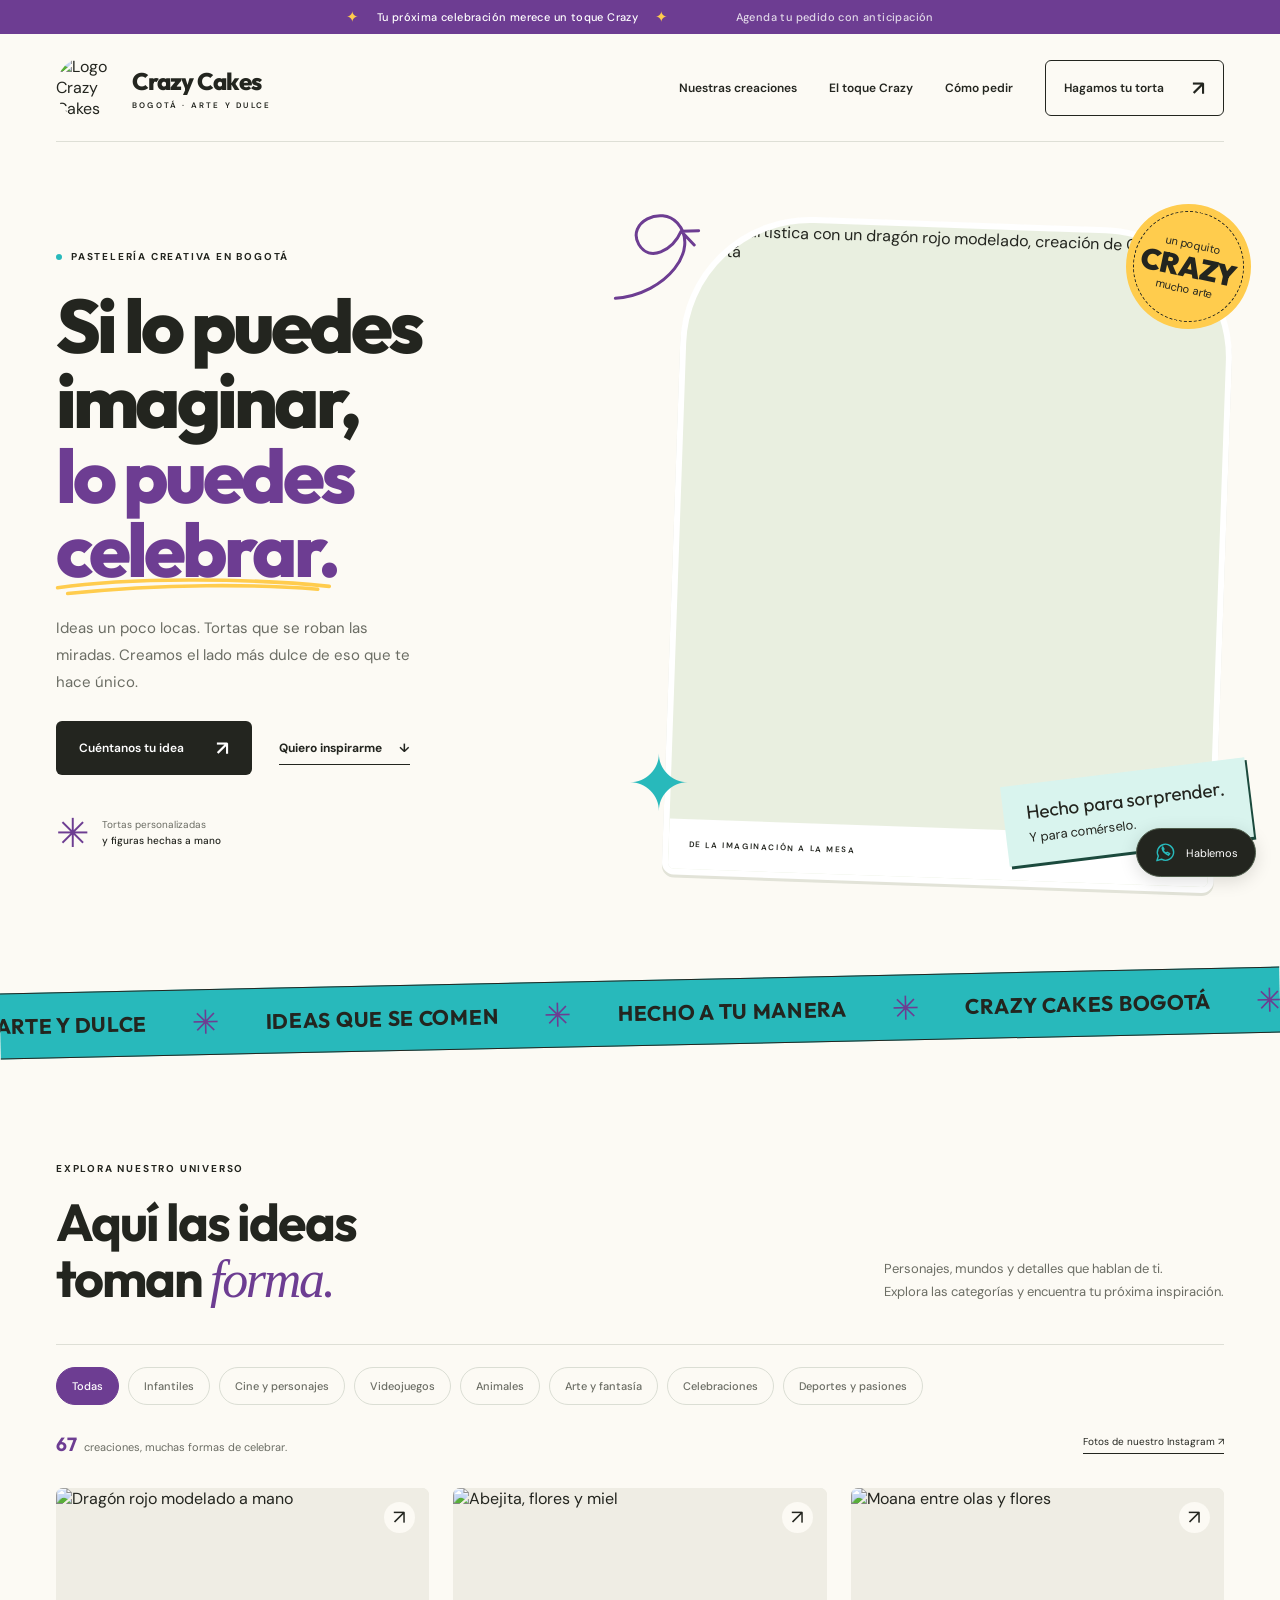
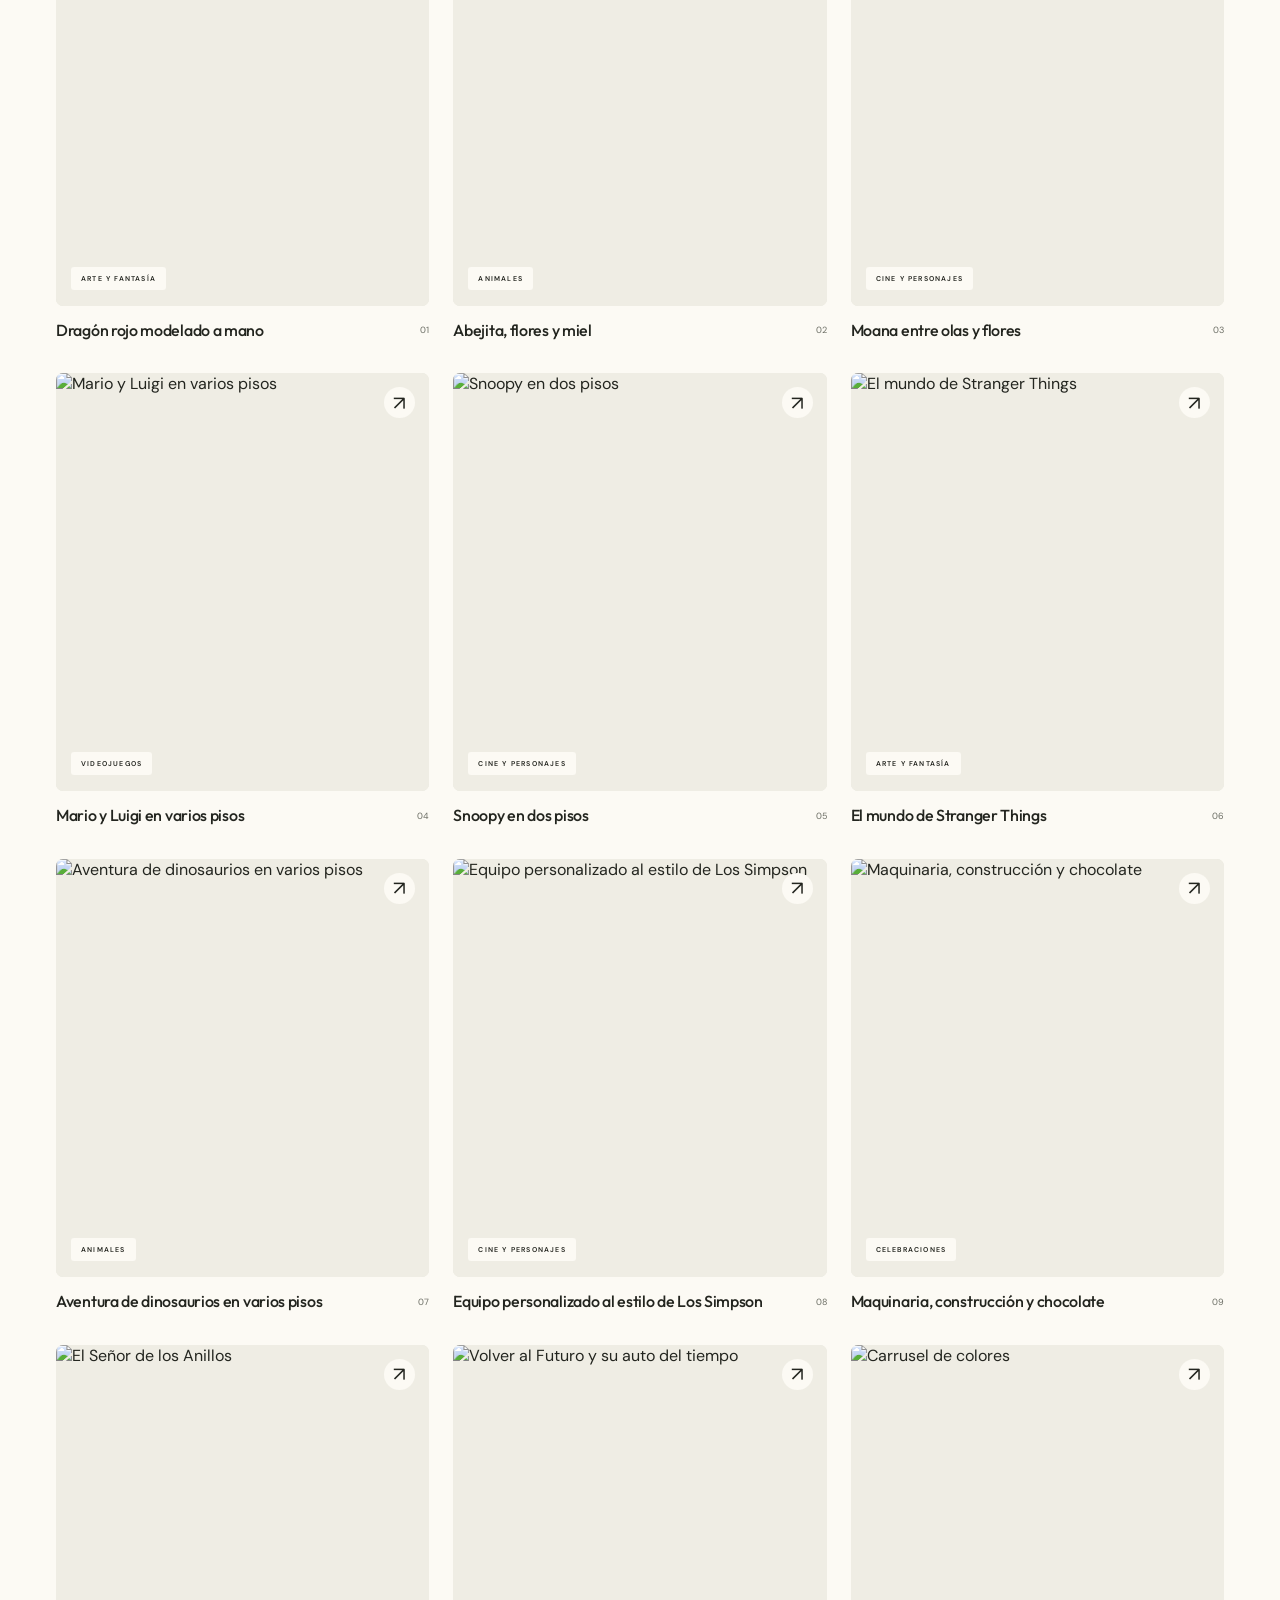
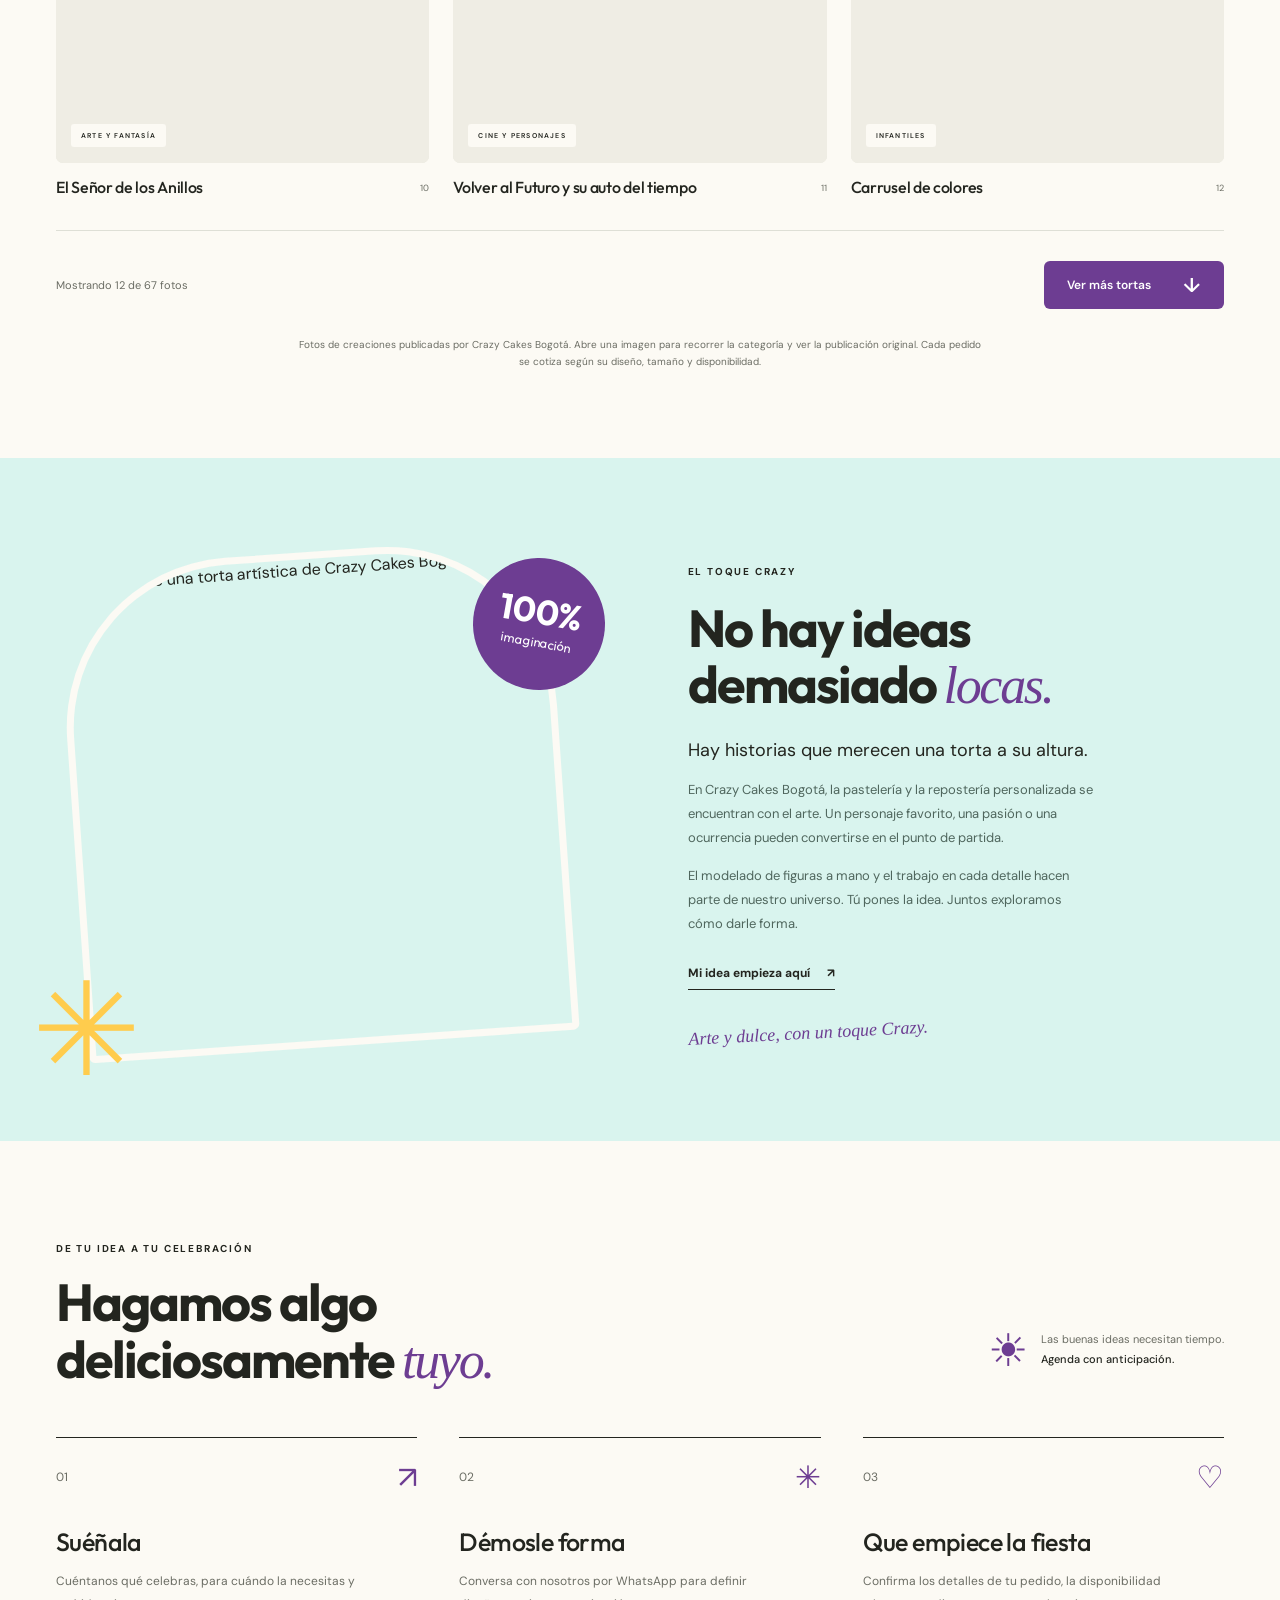
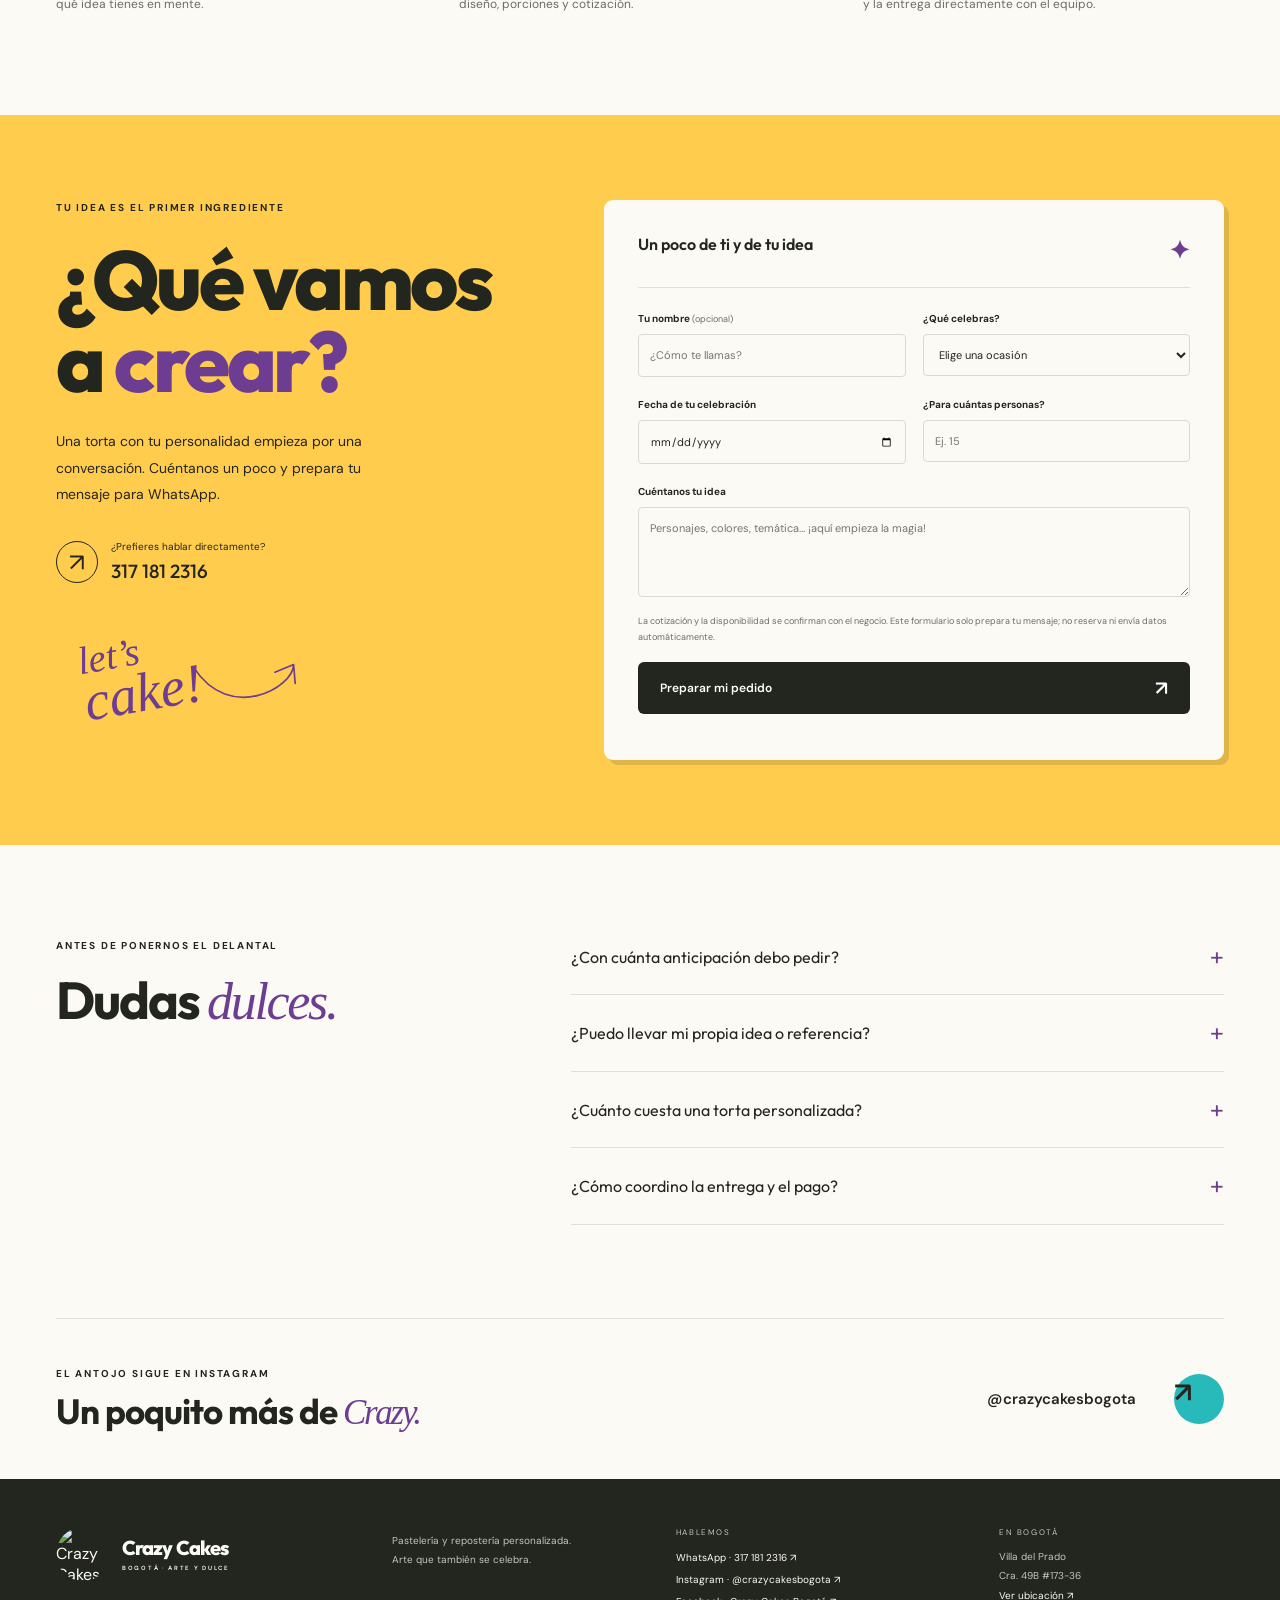
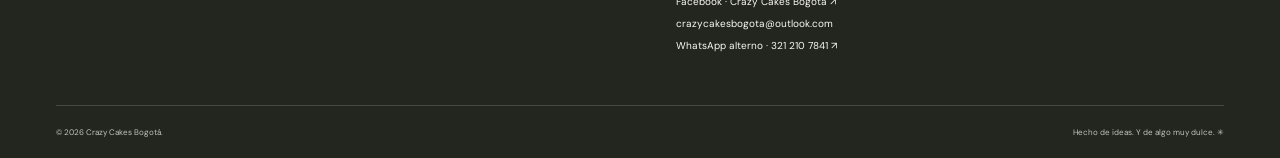
==== index.html @ 17aa1f0b "Publicar web de Crazy Cakes Bogotá con galería y animaciones" ====
<!DOCTYPE html>
<html lang="es-CO">
<head>
  <meta charset="UTF-8">
  <meta name="viewport" content="width=device-width, initial-scale=1">
  <meta name="theme-color" content="#26b9bc">
  <meta name="description" content="Crazy Cakes Bogotá: pastelería artística y repostería personalizada. Descubre nuestras tortas, figuras hechas a mano y prepara tu cotización por WhatsApp.">
  <meta property="og:title" content="Crazy Cakes Bogotá · Arte y dulce">
  <meta property="og:description" content="Una idea un poco loca. Una torta inolvidable. Pastelería y repostería personalizada en Bogotá.">
  <title>Crazy Cakes Bogotá · Arte y dulce</title>
  <link rel="icon" href="assets/logo.jpg">
  <link rel="preconnect" href="https://fonts.googleapis.com">
  <link rel="preconnect" href="https://fonts.gstatic.com" crossorigin>
  <link href="https://fonts.googleapis.com/css2?family=DM+Sans:wght@400;500;600;700&family=Outfit:wght@400;500;600;700;800;900&display=swap" rel="stylesheet">
  <link rel="stylesheet" href="styles.css">
  <link rel="stylesheet" href="motion.css">
  <script src="gallery-data.js" defer></script>
  <script src="app.js" defer></script>
  <script src="motion.js" defer></script>
</head>
<body>
  <a href="#contenido" class="skip-link">Saltar al contenido</a>
  <div class="announcement"><span class="tiny-spark">✦</span> Tu próxima celebración merece un toque Crazy <span class="tiny-spark">✦</span> <span class="announcement-extra">Agenda tu pedido con anticipación</span></div>
  <header class="site-header">
    <a class="brand" href="#inicio" aria-label="Crazy Cakes Bogotá, inicio"><img src="assets/logo.jpg" alt="Logo Crazy Cakes Bogotá" width="66" height="66"><span>Crazy Cakes<small>BOGOTÁ · ARTE Y DULCE</small></span></a>
    <button id="menu-toggle" class="menu-toggle" type="button" aria-label="Abrir menú" aria-controls="main-nav" aria-expanded="false"><span></span><span></span></button>
    <nav id="main-nav" aria-label="Navegación principal"><a href="#creaciones">Nuestras creaciones</a><a href="#nosotros">El toque Crazy</a><a href="#como-pedir">Cómo pedir</a><a class="nav-cta" href="#pedido">Hagamos tu torta <span aria-hidden="true">↗</span></a></nav>
  </header>
  <main id="contenido">
    <section class="hero section-shell" id="inicio" aria-labelledby="hero-title">
      <div class="hero-copy"><p class="eyebrow"><span class="status-dot"></span> PASTELERÍA CREATIVA EN BOGOTÁ</p><h1 id="hero-title">Si lo puedes<br>imaginar,<br><span>lo puedes</span><br><span class="cake-word">celebrar.<svg viewBox="0 0 390 25" aria-hidden="true"><path d="M5 15C100 1 270 1 382 13M19 23C154 9 281 10 366 17"/></svg></span></h1><p class="hero-description">Ideas un poco locas. Tortas que se roban las miradas. Creamos el lado más dulce de eso que te hace único.</p><div class="hero-actions"><a class="button button-dark" href="#pedido">Cuéntanos tu idea <span aria-hidden="true">↗</span></a><a class="text-link" href="#creaciones">Quiero inspirarme <span aria-hidden="true">↓</span></a></div><div class="hero-footnote"><span class="drawn-star" aria-hidden="true">✳</span><p>Tortas personalizadas<br><strong>y figuras hechas a mano</strong></p></div></div>
      <div class="hero-art"><div class="hero-frame"><img class="hero-image" src="assets/torta-dragon.jpg" alt="Torta artística con un dragón rojo modelado, creación de Crazy Cakes Bogotá" fetchpriority="high" width="640" height="780"><div class="hero-caption"><span>DE LA IMAGINACIÓN A LA MESA</span><span aria-hidden="true">↗</span></div></div><div class="art-sticker"><span>un poquito</span><strong>CRAZY</strong><span>mucho arte</span></div><svg class="hero-doodle" viewBox="0 0 130 100" aria-hidden="true"><path d="M15 80C64 98 113 71 103 38C96 15 57 16 59 41C61 62 87 61 103 47M103 47L119 54M103 47L109 65"/></svg><span class="hero-star" aria-hidden="true">✦</span><div class="image-label">Hecho para sorprender.<br><span>Y para comérselo.</span></div></div>
    </section>
    <div class="brand-strip" aria-label="Arte y dulce, hecho a tu manera"><div><span>ARTE Y DULCE</span><b>✳</b><span>IDEAS QUE SE COMEN</span><b>✳</b><span>HECHO A TU MANERA</span><b>✳</b><span>CRAZY CAKES BOGOTÁ</span><b>✳</b></div></div>
    <section class="creations section-shell" id="creaciones" aria-labelledby="creations-title"><div class="section-heading"><div><p class="eyebrow">EXPLORA NUESTRO UNIVERSO</p><h2 id="creations-title">Aquí las ideas<br>toman <span class="serif-word">forma.</span></h2></div><p>Personajes, mundos y detalles que hablan de ti.<br>Explora las categorías y encuentra tu próxima inspiración.</p></div><div class="gallery-toolbar"><div class="filters" role="group" aria-label="Filtrar creaciones por categoría">
<button type="button" data-filter="all" aria-pressed="true">Todas</button>
<button type="button" data-filter="infantiles" aria-pressed="false">Infantiles</button>
<button type="button" data-filter="personajes" aria-pressed="false">Cine y personajes</button>
<button type="button" data-filter="videojuegos" aria-pressed="false">Videojuegos</button>
<button type="button" data-filter="animales" aria-pressed="false">Animales</button>
<button type="button" data-filter="arte-fantasia" aria-pressed="false">Arte y fantasía</button>
<button type="button" data-filter="celebraciones" aria-pressed="false">Celebraciones</button>
<button type="button" data-filter="deportes" aria-pressed="false">Deportes y pasiones</button>
</div></div>
<div class="gallery-overview"><p><span class="portfolio-total" id="portfolio-total">67</span> <span>creaciones, muchas formas de celebrar.</span></p><a class="instagram-link" href="https://www.instagram.com/crazycakesbogota/" target="_blank" rel="noopener noreferrer">Fotos de nuestro Instagram ↗</a></div>
<span id="gallery-status" class="visually-hidden" aria-live="polite"></span>
      <div class="gallery-grid" id="gallery-grid">
        <article class="creation-card" data-category="personajes"><button type="button" data-gallery data-image="assets/torta-stranger-things.webp" data-title="Un universo de otro mundo" data-post="https://www.instagram.com/crazycakesbogota/p/DWDLrJzkecH/" aria-label="Ampliar torta inspirada en Stranger Things"><div class="card-photo"><img src="assets/torta-stranger-things.webp" alt="Torta temática de Stranger Things con figura de Demogorgon" width="600" height="700" loading="lazy"><span class="photo-arrow" aria-hidden="true">↗</span><span class="card-tag">TORTAS TEMÁTICAS</span></div><div class="card-title"><h3>De otro mundo</h3><span>01</span></div></button></article>
        <article class="creation-card" data-category="arte-fantasia"><button type="button" data-gallery data-image="assets/torta-dragon.jpg" data-title="Una dosis de fantasía" data-post="https://www.instagram.com/crazycakesbogota/p/DVKzokfDhaZ/" aria-label="Ampliar torta de dragón rojo"><div class="card-photo"><img src="assets/torta-dragon.jpg" alt="Dragón rojo comestible sobre una torta de fantasía" width="600" height="700" loading="lazy"><span class="photo-arrow" aria-hidden="true">↗</span><span class="card-tag">FIGURAS A MANO</span></div><div class="card-title"><h3>Una dosis de fantasía</h3><span>02</span></div></button></article>
        <article class="creation-card" data-category="personajes"><button type="button" data-gallery data-image="assets/torta-personalizada-1.jpg" data-title="Aventura en cada detalle" data-post="https://www.instagram.com/crazycakesbogota/p/DdjSHjfEXqj/" aria-label="Ampliar torta de Moana"><div class="card-photo"><img src="assets/torta-personalizada-1.jpg" alt="Torta de Moana con olas, flores y figuras modeladas" width="600" height="700" loading="lazy"><span class="photo-arrow" aria-hidden="true">↗</span><span class="card-tag">TORTAS TEMÁTICAS</span></div><div class="card-title"><h3>Que empiece la aventura</h3><span>03</span></div></button></article>
        <article class="creation-card" data-category="celebraciones"><button type="button" data-gallery data-image="assets/torta-abejita.jpg" data-title="Tan dulce como la miel" data-post="https://www.instagram.com/crazycakesbogota/p/Deuuwz4GIXe/" aria-label="Ampliar torta de abejita y miel"><div class="card-photo"><img src="assets/torta-abejita.jpg" alt="Torta de abejita en una taza de miel, con flores modeladas" width="600" height="700" loading="lazy"><span class="photo-arrow" aria-hidden="true">↗</span><span class="card-tag">PARA CELEBRAR</span></div><div class="card-title"><h3>Tan dulce como la miel</h3><span>04</span></div></button></article>
        <article class="creation-card" data-category="arte-fantasia"><button type="button" data-gallery data-image="assets/torta-personalizada-2.jpg" data-title="Pequeños detalles, grandes historias" data-post="https://www.instagram.com/crazycakesbogota/p/DdjRzmTEc_8/" aria-label="Ampliar torta de Mario y Luigi"><div class="card-photo"><img src="assets/torta-personalizada-2.jpg" alt="Torta de varios pisos con Mario y Luigi modelados a mano" width="600" height="700" loading="lazy"><span class="photo-arrow" aria-hidden="true">↗</span><span class="card-tag">FIGURAS A MANO</span></div><div class="card-title"><h3>Detalles con personalidad</h3><span>05</span></div></button></article>
        <article class="creation-card" data-category="celebraciones"><button type="button" data-gallery data-image="assets/torta-personalizada-3.jpg" data-title="Una celebración muy tuya" data-post="https://www.instagram.com/crazycakesbogota/p/DdjRhnKEe00/" aria-label="Ampliar torta de Snoopy"><div class="card-photo"><img src="assets/torta-personalizada-3.jpg" alt="Torta de dos pisos de Snoopy para una celebración especial" width="600" height="700" loading="lazy"><span class="photo-arrow" aria-hidden="true">↗</span><span class="card-tag">PARA CELEBRAR</span></div><div class="card-title"><h3>Una celebración muy tuya</h3><span>06</span></div></button></article>
      </div><div class="gallery-pagination"><p id="gallery-counter" aria-live="polite"></p><button id="gallery-load-more" class="button gallery-more" type="button" aria-controls="gallery-grid" hidden>Ver más tortas <span aria-hidden="true">↓</span></button></div><noscript><p class="gallery-note">Activa JavaScript para explorar todas las fotos y categorías del portafolio.</p></noscript><p class="gallery-note">Fotos de creaciones publicadas por Crazy Cakes Bogotá. Abre una imagen para recorrer la categoría y ver la publicación original. Cada pedido se cotiza según su diseño, tamaño y disponibilidad.</p>
    </section>
    <section class="crazy-story" id="nosotros" aria-labelledby="story-title"><div class="story-inner section-shell"><div class="story-visual"><div class="story-photo"><img src="assets/torta-abejita.jpg" alt="Detalles de una torta artística de Crazy Cakes Bogotá" width="600" height="650" loading="lazy"></div><span class="story-sticker">100%<br><small>imaginación</small></span><span class="story-flower" aria-hidden="true">✳</span></div><div class="story-copy"><p class="eyebrow">EL TOQUE CRAZY</p><h2 id="story-title">No hay ideas<br>demasiado <span class="serif-word">locas.</span></h2><p class="story-lead">Hay historias que merecen una torta a su altura.</p><p>En Crazy Cakes Bogotá, la pastelería y la repostería personalizada se encuentran con el arte. Un personaje favorito, una pasión o una ocurrencia pueden convertirse en el punto de partida.</p><p>El modelado de figuras a mano y el trabajo en cada detalle hacen parte de nuestro universo. Tú pones la idea. Juntos exploramos cómo darle forma.</p><a class="text-link" href="#pedido">Mi idea empieza aquí <span aria-hidden="true">↗</span></a><div class="story-signature">Arte y dulce, con un toque Crazy.</div></div></div></section>
    <section class="how section-shell" id="como-pedir" aria-labelledby="how-title"><div class="section-heading"><div><p class="eyebrow">DE TU IDEA A TU CELEBRACIÓN</p><h2 id="how-title">Hagamos algo<br>deliciosamente <span class="serif-word">tuyo.</span></h2></div><div class="anticipation"><span aria-hidden="true">☀</span><p>Las buenas ideas necesitan tiempo.<br><strong>Agenda con anticipación.</strong></p></div></div><div class="steps"><article><span class="step-number">01 <i aria-hidden="true">↗</i></span><h3>Suéñala</h3><p>Cuéntanos qué celebras, para cuándo la necesitas y qué idea tienes en mente.</p></article><article><span class="step-number">02 <i aria-hidden="true">✳</i></span><h3>Démosle forma</h3><p>Conversa con nosotros por WhatsApp para definir diseño, porciones y cotización.</p></article><article><span class="step-number">03 <i aria-hidden="true">♡</i></span><h3>Que empiece la fiesta</h3><p>Confirma los detalles de tu pedido, la disponibilidad y la entrega directamente con el equipo.</p></article></div></section>
    <section class="order-section" id="pedido" aria-labelledby="order-title"><div class="order-inner section-shell"><div class="order-copy"><p class="eyebrow">TU IDEA ES EL PRIMER INGREDIENTE</p><h2 id="order-title">¿Qué vamos<br>a <span>crear?</span></h2><p>Una torta con tu personalidad empieza por una conversación. Cuéntanos un poco y prepara tu mensaje para WhatsApp.</p><a class="contact-direct" href="https://wa.me/573171812316" target="_blank" rel="noopener noreferrer"><span class="contact-icon" aria-hidden="true">↗</span><span>¿Prefieres hablar directamente?<strong>317 181 2316</strong></span></a><div class="order-doodle" aria-hidden="true">let’s<br><span>cake!</span><svg viewBox="0 0 140 60"><path d="M10 10c30 70 110 43 115 16m0 0-23 5m23-5-2 22"/></svg></div></div><form id="order-form" class="order-form"><div class="form-heading"><span>Un poco de ti y de tu idea</span><span aria-hidden="true">✦</span></div><div class="form-grid"><div class="field"><label for="customer-name">Tu nombre <span>(opcional)</span></label><input type="text" id="customer-name" name="name" autocomplete="given-name" placeholder="¿Cómo te llamas?" maxlength="80"></div><div class="field"><label for="occasion">¿Qué celebras?</label><select id="occasion" name="occasion" required><option value="">Elige una ocasión</option value="Cumpleaños">Cumpleaños</option><option value="Celebración infantil">Celebración infantil</option><option value="Aniversario">Aniversario</option><option value="Evento especial">Evento especial</option><option value="Otra ocasión">Otra ocasión</option></select></div><div class="field"><label for="event-date">Fecha de tu celebración</label><input type="date" id="event-date" name="date" required></div><div class="field"><label for="servings">¿Para cuántas personas?</label><input type="number" id="servings" name="servings" placeholder="Ej. 15" min="1" max="1000" step="1" required></div><div class="field full-width"><label for="idea">Cuéntanos tu idea</label><textarea id="idea" name="idea" rows="3" placeholder="Personajes, colores, temática… ¡aquí empieza la magia!" maxlength="1500" required></textarea></div></div><p class="form-note">La cotización y la disponibilidad se confirman con el negocio. Este formulario solo prepara tu mensaje; no reserva ni envía datos automáticamente.</p><button class="button button-dark form-submit" type="submit">Preparar mi pedido <span aria-hidden="true">↗</span></button><p id="order-summary" class="form-status" role="status" aria-live="polite"></p><div id="order-preview" hidden><h3>Tu idea está lista para compartir</h3><pre id="message-preview"></pre><div class="preview-actions"><a id="send-order" class="button button-dark" href="https://wa.me/573171812316" target="_blank" rel="noopener noreferrer">Abrir en WhatsApp ↗</a><button id="copy-order" class="copy-button" type="button">Copiar mensaje</button></div><p id="copy-status" role="status"></p></div></form></div></section>
    <section class="faq section-shell" aria-labelledby="faq-title"><div><p class="eyebrow">ANTES DE PONERNOS EL DELANTAL</p><h2 id="faq-title">Dudas <span class="serif-word">dulces.</span></h2></div><div class="faq-list"><details><summary>¿Con cuánta anticipación debo pedir?<span aria-hidden="true">+</span></summary><p>Agenda tu pedido con anticipación, como indicamos en nuestro Instagram. Escríbenos con la fecha de tu celebración para consultar la disponibilidad y el tiempo necesario para tu diseño.</p></details><details><summary>¿Puedo llevar mi propia idea o referencia?<span aria-hidden="true">+</span></summary><p>Sí: el punto de partida de la repostería personalizada es tu idea. Comparte tu temática y tus referencias por WhatsApp para conversar sobre el diseño y sus posibilidades.</p></details><details><summary>¿Cuánto cuesta una torta personalizada?<span aria-hidden="true">+</span></summary><p>Solicita una cotización con tu idea, fecha y número de personas. El equipo confirmará el valor de tu pedido y las opciones disponibles directamente contigo.</p></details><details><summary>¿Cómo coordino la entrega y el pago?<span aria-hidden="true">+</span></summary><p>Consulta por WhatsApp las opciones de entrega o recogida y los medios de pago antes de confirmar. Allí podrás acordar las condiciones de tu pedido con el equipo.</p></details></div></section>
    <section class="social-banner section-shell"><div><p class="eyebrow">EL ANTOJO SIGUE EN INSTAGRAM</p><h2>Un poquito más de <span class="serif-word">Crazy.</span></h2></div><a href="https://www.instagram.com/crazycakesbogota/" target="_blank" rel="noopener noreferrer">@crazycakesbogota <span aria-hidden="true">↗</span></a></section>
  </main>
  <footer><div class="footer-main section-shell"><a class="brand footer-brand" href="#inicio"><img src="assets/logo.jpg" alt="Crazy Cakes Bogotá" width="66" height="66"><span>Crazy Cakes<small>BOGOTÁ · ARTE Y DULCE</small></span></a><p>Pastelería y repostería personalizada.<br>Arte que también se celebra.</p><div><span class="footer-label">HABLEMOS</span><a href="https://wa.me/573171812316" target="_blank" rel="noopener noreferrer">WhatsApp · 317 181 2316 ↗</a><a href="https://www.instagram.com/crazycakesbogota/" target="_blank" rel="noopener noreferrer">Instagram · @crazycakesbogota ↗</a><a href="https://www.facebook.com/crazycakesbogota/" target="_blank" rel="noopener noreferrer">Facebook · Crazy Cakes Bogotá ↗</a><a href="mailto:crazycakesbogota@outlook.com">crazycakesbogota@outlook.com</a><a href="https://wa.me/573212107841" target="_blank" rel="noopener noreferrer">WhatsApp alterno · 321 210 7841 ↗</a></div><div><span class="footer-label">EN BOGOTÁ</span><p>Villa del Prado<br>Cra. 49B #173-36</p><a href="https://www.google.com/maps/search/?api=1&query=Crazy+Cakes+Bogota+Carrera+49B+173-36" target="_blank" rel="noopener noreferrer">Ver ubicación ↗</a></div></div><div class="footer-bottom section-shell"><span>© 2026 Crazy Cakes Bogotá.</span><span>Hecho de ideas. Y de algo muy dulce. ✳</span></div></footer>
  <a class="floating-whatsapp" href="https://wa.me/573171812316" target="_blank" rel="noopener noreferrer" aria-label="Contactar a Crazy Cakes Bogotá por WhatsApp"><svg viewBox="0 0 24 24" aria-hidden="true"><path d="M20.5 11.6a8.5 8.5 0 0 1-12.7 7.4L3 20.5l1.5-4.7a8.5 8.5 0 1 1 16-4.2Z"/><path d="M8.5 7.8c.7 3.5 2.5 5.3 6.5 7l1.4-1.7-2.6-1.3-1.2 1c-1.6-.8-2.6-1.8-3.1-3.2l.9-1.2-1.3-2.2Z"/></svg><span>Hablemos</span></a>
  <dialog id="gallery-dialog" aria-labelledby="dialog-title"><button id="close-gallery" type="button" aria-label="Cerrar imagen">×</button><img id="dialog-image" src="assets/torta-dragon.jpg" alt=""><div class="dialog-navigation"><button id="gallery-prev" type="button" aria-label="Ver torta anterior">←</button><span id="gallery-position" aria-live="polite"></span><button id="gallery-next" type="button" aria-label="Ver torta siguiente">→</button></div><div class="dialog-footer"><h2 id="dialog-title">Creación Crazy Cakes</h2><a id="dialog-instagram" href="https://www.instagram.com/crazycakesbogota/" target="_blank" rel="noopener noreferrer">Ver en Instagram ↗</a></div></dialog>
</body>
</html>
---- styles.css ----
:root{--teal:#28b9bb;--teal-light:#d9f4ee;--purple:#6d3d92;--yellow:#ffcc4d;--ink:#23251f;--cream:#fcfaf4;--muted:#6b6d64;--line:#dedfd6;--heading:'Outfit',sans-serif;--body:'DM Sans',sans-serif}*{box-sizing:border-box}html{scroll-behavior:smooth;scroll-padding-top:110px}body{margin:0;background:var(--cream);color:var(--ink);font-family:var(--body);-webkit-font-smoothing:antialiased}button,input,select,textarea{font:inherit}a{color:inherit;text-decoration:none}button,a,input,textarea,select{ -webkit-tap-highlight-color:transparent}button{cursor:pointer}button:focus-visible,a:focus-visible,summary:focus-visible{outline:3px solid var(--purple);outline-offset:5px}img{max-width:100%;display:block}h1,h2,h3,p{margin:0}h1,h2,h3{font-family:var(--heading)}[hidden]{display:none!important}.section-shell{width:min(1280px,calc(100% - 112px));margin-inline:auto}.visually-hidden{position:absolute;width:1px;height:1px;overflow:hidden;clip:rect(0,0,0,0);white-space:nowrap}.skip-link{position:fixed;left:12px;top:-60px;background:var(--ink);color:white;padding:15px;z-index:100}.skip-link:focus{top:12px}.announcement{height:34px;background:var(--purple);color:white;display:flex;align-items:center;justify-content:center;gap:17px;font-size:11px;font-weight:500;letter-spacing:.4px}.tiny-spark{color:var(--yellow);font-size:15px}.announcement-extra{margin-left:50px;opacity:.8}.site-header{height:108px;display:flex;align-items:center;justify-content:space-between;width:min(1280px,calc(100% - 112px));margin:auto;border-bottom:1px solid var(--line)}.brand{display:flex;align-items:center;gap:12px}.brand img{width:64px;height:64px;border-radius:50%;object-fit:cover}.brand>span{font-family:var(--heading);font-size:24px;font-weight:800;letter-spacing:-.9px}.brand small{display:block;font-family:var(--body);font-size:8px;letter-spacing:2.2px;margin-top:4px;font-weight:600}.site-header nav{display:flex;align-items:center;gap:32px;font-size:12px;font-weight:600}.site-header nav a:hover{color:var(--purple)}.nav-cta{border:1px solid var(--ink);border-radius:6px;padding:14px 18px;display:flex;gap:28px;align-items:center}.nav-cta span{font-size:20px}.menu-toggle{display:none}.hero{display:grid;grid-template-columns:1.02fr 1fr;gap:54px;padding-block:58px 72px;align-items:center}.eyebrow{font-size:10px;letter-spacing:1.8px;font-weight:700;line-height:1.6}.hero .eyebrow{display:flex;align-items:center;gap:9px;margin-bottom:23px}.status-dot{width:6px;height:6px;background:var(--teal);border-radius:50%}h1{font-size:clamp(58px,5.9vw,83px);letter-spacing:-4px;line-height:.99;font-weight:800}h1>span{color:var(--purple)}.cake-word{position:relative;display:inline-block}.cake-word svg{position:absolute;bottom:-9px;left:-2px;width:100%;height:20px;fill:none;stroke:var(--yellow);stroke-width:5;stroke-linecap:round;z-index:-1}.hero-description{font-size:15px;line-height:1.8;max-width:365px;color:var(--muted);margin-top:28px}.hero-actions{display:flex;align-items:center;gap:27px;margin-top:25px}.button{display:inline-flex;align-items:center;justify-content:space-between;gap:32px;font-size:12px;font-weight:600;padding:18px 22px;border:1px solid transparent;border-radius:6px;transition:background .2s,transform .2s}.button:hover{transform:translateY(-2px)}.button-dark{background:var(--ink);color:white}.button-dark:hover{background:var(--purple)}.button span{font-size:20px;line-height:.7}.text-link{font-size:12px;font-weight:700;display:inline-flex;gap:17px;align-items:center;border-bottom:1px solid var(--ink);padding-block:8px}.hero-footnote{display:flex;align-items:center;gap:12px;margin-top:38px;font-size:10px;line-height:1.6;color:var(--muted)}.hero-footnote strong{font-weight:500;color:var(--ink)}.drawn-star{font-size:40px;line-height:1;color:var(--purple)}.hero-art{position:relative;align-self:stretch;padding:22px 0 18px}.hero-frame{background:#e9efe0;border-radius:130px 130px 12px 12px;overflow:hidden;transform:rotate(2deg);border:6px solid white;box-shadow:0 3px 0 #e2e3d8;height:100%;min-height:565px}.hero-image{width:100%;height:calc(100% - 40px);max-height:600px;object-fit:cover;object-position:center 35%}.hero-caption{display:flex;align-items:center;justify-content:space-between;padding:13px 20px;background:white;font-size:8px;letter-spacing:1.6px;font-weight:600}.hero-caption>span:last-child{font-size:18px}.art-sticker{position:absolute;top:4px;right:-27px;width:125px;height:125px;border-radius:50%;background:var(--yellow);display:flex;flex-direction:column;align-items:center;justify-content:center;transform:rotate(12deg);outline:1px dashed var(--ink);outline-offset:-8px}.art-sticker span{font-size:11px}.art-sticker strong{font-family:var(--heading);font-weight:900;font-size:29px;line-height:1.1}.hero-doodle{position:absolute;top:0;left:-90px;width:130px;height:100px;fill:none;stroke:var(--purple);stroke-width:3;stroke-linecap:round;transform:rotate(-25deg)}.hero-star{position:absolute;bottom:68px;left:-46px;color:var(--teal);font-size:76px}.image-label{position:absolute;right:-26px;bottom:50px;transform:rotate(-7deg);background:var(--teal-light);padding:17px 23px;font-family:var(--heading);font-size:19px;line-height:1.2;box-shadow:2px 3px 0 #1b4a3d}.image-label span{font-size:13px;font-family:var(--body)}.brand-strip{overflow:hidden;background:var(--teal);border-block:1px solid var(--ink);transform:rotate(-1.2deg);width:100%;margin-block:6px 15px}.brand-strip>div{display:flex;align-items:center;justify-content:center;gap:45px;white-space:nowrap;height:64px;font-family:var(--heading);font-size:21px;font-weight:700;letter-spacing:.7px}.brand-strip b{font-size:33px;font-weight:400;color:var(--purple)}.creations{padding-block:100px 88px}.section-heading{display:flex;justify-content:space-between;align-items:end;gap:40px;margin-bottom:36px}.section-heading h2,h2{font-size:52px;letter-spacing:-2px;line-height:1.08;font-weight:700}.section-heading .eyebrow{margin-bottom:17px}.serif-word{font-family:Georgia,serif;font-style:italic;font-weight:400;color:var(--purple);letter-spacing:-2.3px}.section-heading>p{font-size:13px;color:var(--muted);line-height:1.8;max-width:345px;padding-bottom:5px}.gallery-toolbar{display:flex;align-items:center;justify-content:space-between;border-top:1px solid var(--line);padding-top:21px;margin-bottom:30px;gap:20px}.filters{display:flex;gap:8px;flex-wrap:wrap}.filters button{padding:10px 16px;border:1px solid #dbded4;border-radius:30px;background:transparent;color:var(--muted);font-size:11px;font-weight:500}.filters button[aria-pressed=true]{background:var(--purple);color:white;border-color:var(--purple)}.filters button:hover{border-color:var(--purple)}.instagram-link{font-size:11px;border-bottom:1px solid var(--ink);padding-bottom:5px;white-space:nowrap}.gallery-grid{display:grid;grid-template-columns:repeat(3,1fr);gap:32px 24px}.creation-card button{border:0;background:none;padding:0;width:100%;text-align:left;color:inherit}.card-photo{position:relative;aspect-ratio:1/1.12;background:#eae9df;overflow:hidden;border-radius:7px}.card-photo img{height:100%;width:100%;object-fit:cover;transition:transform .45s}.creation-card button:hover img{transform:scale(1.045)}.card-tag{position:absolute;bottom:16px;left:15px;background:var(--cream);padding:7px 10px;border-radius:3px;font-size:7px;letter-spacing:1.2px;font-weight:600}.photo-arrow{position:absolute;right:14px;top:14px;border-radius:50%;background:var(--cream);height:31px;width:31px;display:grid;place-items:center;font-size:20px}.card-title{display:flex;align-items:center;justify-content:space-between;margin-top:14px}.card-title h3{font-size:17px;letter-spacing:-.3px;font-weight:500}.card-title>span{font-size:9px;color:var(--muted)}.gallery-note{font-size:10px;color:var(--muted);margin-top:27px;text-align:center;line-height:1.7}.crazy-story{background:var(--teal-light);padding-block:80px;overflow:hidden}.story-inner{display:grid;grid-template-columns:1fr 1fr;gap:95px;align-items:center}.story-visual{position:relative;padding:14px 30px 14px 16px}.story-photo{border-radius:170px 170px 6px 6px;overflow:hidden;border:7px solid var(--cream);transform:rotate(-4deg);height:495px}.story-photo img{width:100%;height:100%;object-fit:cover}.story-sticker{position:absolute;right:-12px;top:20px;background:var(--purple);color:white;width:132px;height:132px;border-radius:50%;display:flex;flex-direction:column;justify-content:center;align-items:center;font-family:var(--heading);font-size:35px;font-weight:700;transform:rotate(10deg);line-height:1}.story-sticker small{font-size:13px;font-weight:400;line-height:2}.story-flower{position:absolute;color:var(--yellow);bottom:-35px;left:-24px;font-size:130px;line-height:1}.story-copy .eyebrow{margin-bottom:20px}.story-copy h2{font-size:52px;margin-bottom:23px}.story-copy>p:not(.eyebrow){font-size:13px;line-height:1.85;color:#4f665d;margin-bottom:14px;max-width:410px}.story-copy .story-lead{font-size:18px!important;color:var(--ink)!important;line-height:1.5!important}.story-copy .text-link{margin-top:7px}.story-signature{margin-top:25px;font-family:Georgia,serif;font-style:italic;font-size:18px;color:var(--purple);transform:rotate(-3deg)}.how{padding-block:100px}.anticipation{display:flex;gap:13px;align-items:center;margin-bottom:9px}.anticipation>span{font-size:45px;color:var(--purple)}.anticipation p{font-size:11px;line-height:1.8;color:var(--muted)}.anticipation strong{font-weight:500;color:var(--ink)}.steps{display:grid;grid-template-columns:repeat(3,1fr);margin-top:48px;gap:42px}.steps article{border-top:1px solid var(--ink);padding-top:19px}.step-number{font-size:12px;display:flex;justify-content:space-between;align-items:center;margin-bottom:28px;color:var(--muted)}.step-number i{font-size:31px;color:var(--purple);font-style:normal}.steps h3{font-size:25px;font-weight:500;margin-bottom:12px;letter-spacing:-.6px}.steps p{font-size:12px;line-height:1.9;color:var(--muted);max-width:300px}.order-section{background:var(--yellow);padding-block:85px}.order-inner{display:grid;grid-template-columns:.85fr 1.15fr;gap:90px}.order-copy .eyebrow{margin-bottom:23px}.order-copy h2{font-size:83px;line-height:.98;letter-spacing:-3.5px;font-weight:800;margin-bottom:26px}.order-copy h2 span{color:var(--purple)}.order-copy>p:not(.eyebrow){font-size:14px;line-height:1.9;max-width:330px}.contact-direct{display:flex;align-items:center;gap:13px;margin-top:30px}.contact-icon{height:42px;width:42px;border-radius:50%;border:1px solid var(--ink);display:grid;place-items:center;font-size:25px}.contact-direct>span:last-child{font-size:10px;line-height:1.7}.contact-direct strong{display:block;font-size:19px;font-family:var(--heading);font-weight:500}.order-doodle{font-family:Georgia,serif;font-style:italic;font-size:39px;line-height:.9;transform:rotate(-10deg);margin-top:46px;margin-left:25px;position:relative;width:max-content;color:var(--purple)}.order-doodle span{font-size:55px}.order-doodle svg{position:absolute;left:105px;top:36px;width:120px;fill:none;stroke:var(--purple);stroke-width:2;stroke-linecap:round}.order-form{background:var(--cream);padding:34px;border-radius:9px;box-shadow:5px 5px 0 rgba(35,37,31,.14)}.form-heading{font-size:16px;font-family:var(--heading);font-weight:600;display:flex;justify-content:space-between;border-bottom:1px solid var(--line);padding-bottom:21px;margin-bottom:24px}.form-heading>span:last-child{font-size:25px;color:var(--purple)}.form-grid{display:grid;grid-template-columns:1fr 1fr;gap:21px 17px}.field{display:flex;flex-direction:column;gap:9px}.field label{font-size:10px;font-weight:700}.field label span{font-weight:400;color:var(--muted);font-size:9px}.field input,.field select,.field textarea{border:1px solid #d9dbd1;border-radius:4px;background:transparent;min-width:0;width:100%;padding:12px 11px;color:var(--ink);font-size:11px;line-height:1.5}.field input:focus,.field select:focus,.field textarea:focus{outline:2px solid var(--teal);outline-offset:1px}.field textarea{resize:vertical;min-height:90px}.full-width{grid-column:1/-1}.form-note{font-size:9px;line-height:1.7;color:var(--muted);margin:17px 0}.form-submit{width:100%;border:0;min-height:48px}.form-status{font-size:11px;line-height:1.7;margin-top:12px;color:var(--purple)}#order-preview{border-top:1px solid var(--line);margin-top:18px;padding-top:20px}#order-preview h3{font-size:19px}#message-preview{white-space:pre-wrap;overflow-wrap:anywhere;font:11px/1.7 var(--body);background:#eef1e7;padding:14px;border-radius:5px}.preview-actions{display:flex;flex-wrap:wrap;gap:14px;align-items:center}.preview-actions .button{padding:13px 15px;font-size:10px}.copy-button{font-size:10px;background:none;border:0;border-bottom:1px solid var(--ink);padding:8px 0}#copy-status{font-size:11px;padding-top:10px}.faq{display:grid;grid-template-columns:.8fr 1.2fr;gap:80px;padding-block:93px}.faq .eyebrow{margin-bottom:18px}.faq-list details{border-bottom:1px solid var(--line)}.faq-list summary{list-style:none;display:flex;align-items:center;justify-content:space-between;cursor:pointer;gap:20px;font-family:var(--heading);font-size:16px;line-height:1.5;padding:19px 0}.faq-list details:first-child summary{padding-top:0}.faq-list summary::-webkit-details-marker{display:none}.faq-list summary>span{font-family:var(--body);font-size:25px;font-weight:400;color:var(--purple)}.faq-list details[open] summary>span{transform:rotate(45deg)}.faq-list p{font-size:12px;line-height:1.9;color:var(--muted);padding:0 30px 20px 0}.social-banner{border-top:1px solid var(--line);padding-block:47px;display:flex;align-items:center;justify-content:space-between;gap:30px}.social-banner h2{font-size:35px;margin-top:11px;letter-spacing:-1px}.social-banner>a{display:flex;align-items:center;gap:38px;font-size:15px;font-weight:600}.social-banner>a span{display:grid;place-items:center;font-size:28px;width:50px;height:50px;border-radius:50%;background:var(--teal)}footer{background:var(--ink);color:var(--cream)}.footer-main{padding-block:48px;display:grid;grid-template-columns:1.15fr .95fr 1.1fr .85fr;align-items:start;gap:32px}.footer-brand img{width:54px;height:54px}.footer-brand>span{font-size:20px}.footer-brand small{font-size:6px;letter-spacing:1.7px}.footer-main p{font-size:10px;line-height:1.9;color:#c2c6b9;margin-top:4px}.footer-label{font-size:8px;letter-spacing:1.6px;display:block;margin-bottom:10px;color:#c2c6b9}.footer-main>div>a{display:block;font-size:10px;line-height:2.2}.footer-main>div>a:hover{color:var(--yellow)}.footer-bottom{border-top:1px solid #45483e;padding-block:21px;display:flex;justify-content:space-between;font-size:8px;color:#c2c6b9}.floating-whatsapp{position:fixed;bottom:23px;right:24px;background:var(--ink);border:1px solid #4d5b4a;color:white;border-radius:40px;display:flex;align-items:center;gap:9px;padding:12px 17px;z-index:10;box-shadow:0 4px 18px #0002;font-size:11px}.floating-whatsapp svg{width:23px;height:23px;stroke:var(--teal);stroke-width:1.5;fill:none;stroke-linejoin:round}.floating-whatsapp:hover{background:var(--purple)}dialog{border:0;padding:12px;border-radius:12px;width:min(720px,calc(100% - 32px));max-height:90vh;overflow:auto;background:var(--cream);color:var(--ink)}dialog::backdrop{background:#161d1bdd;backdrop-filter:blur(6px)}#dialog-image{width:100%;max-height:71vh;object-fit:contain;background:#eeede5;border-radius:5px}#close-gallery{position:absolute;right:20px;top:20px;width:37px;height:37px;border-radius:50%;border:0;background:var(--cream);font-size:28px;z-index:1}.dialog-footer{padding:18px 7px 9px;display:flex;justify-content:space-between;gap:20px;align-items:center}.dialog-footer h2{font-size:22px;letter-spacing:-.5px}.dialog-footer a{font-size:11px;white-space:nowrap}
@media(min-width:1500px){.hero{padding-block:70px 90px}.hero-frame{min-height:645px}.hero-image{max-height:640px}.hero h1{font-size:89px}}
@media(max-width:1100px){.section-shell,.site-header{width:calc(100% - 64px)}.site-header nav{gap:20px}.hero{gap:35px}h1{font-size:69px}.hero-frame{min-height:530px}.art-sticker{right:-15px;width:105px;height:105px}.art-sticker strong{font-size:25px}.hero-doodle{left:-63px;width:100px}.image-label{right:-15px}.hero-actions{gap:18px}.hero-actions .button{padding:17px}.hero-actions .text-link{font-size:11px}.section-heading h2,h2{font-size:45px}.story-inner{gap:55px}.story-photo{height:450px}.order-inner{gap:48px;grid-template-columns:.8fr 1.2fr}.order-form{padding:28px}.footer-main{grid-template-columns:1fr 1fr;row-gap:30px}.faq{gap:45px}.brand-strip>div{gap:30px;font-size:18px}.hero-star{left:-32px}}
@media(max-width:800px){.announcement-extra{display:none}.announcement{font-size:9px;height:31px;gap:12px}.site-header{height:86px;position:relative;z-index:20}.brand img{width:52px;height:52px}.brand>span{font-size:21px}.brand small{font-size:7px;letter-spacing:1.5px}.menu-toggle{display:flex;width:42px;height:42px;background:transparent;border:1px solid var(--line);border-radius:6px;flex-direction:column;justify-content:center;align-items:center;gap:7px}.menu-toggle span{width:18px;height:1px;background:var(--ink)}.site-header nav{display:none;position:absolute;top:76px;left:0;right:0;background:var(--cream);padding:20px;box-shadow:0 15px 20px #0001;border:1px solid var(--line);border-radius:6px;align-items:stretch;gap:22px}.site-header nav.is-open{display:flex;flex-direction:column}.nav-cta{justify-content:space-between}.hero{padding-top:40px;padding-bottom:45px;gap:33px;grid-template-columns:1fr 1fr}h1{font-size:clamp(43px,7.4vw,62px);letter-spacing:-2.5px}.hero .eyebrow{font-size:8px;letter-spacing:1.1px;margin-bottom:20px}.hero-description{font-size:12px;line-height:1.8;margin-top:25px}.hero-actions{align-items:start;flex-direction:column;gap:9px;margin-top:20px}.hero-actions .button{font-size:11px;width:100%;max-width:210px}.hero-footnote{margin-top:23px}.hero-frame{min-height:460px;border-radius:100px 100px 8px 8px}.hero-image{object-position:center 40%}.art-sticker{height:88px;width:88px;right:-15px;top:3px}.art-sticker strong{font-size:20px}.art-sticker span{font-size:8px}.hero-doodle{display:none}.image-label{font-size:15px;bottom:35px;padding:12px 16px}.image-label span{font-size:10px}.hero-star{font-size:55px;left:-24px;bottom:73px}.hero-caption{font-size:6px;padding:10px}.brand-strip>div{height:53px;gap:23px;font-size:16px}.brand-strip b{font-size:25px}.creations{padding-block:65px}.section-heading{gap:25px}.section-heading h2,h2{font-size:38px;letter-spacing:-1.4px}.section-heading>p{font-size:11px;max-width:235px}.eyebrow{font-size:8px;letter-spacing:1.3px}.filters button{font-size:9px;padding:9px 12px}.instagram-link{display:none}.gallery-grid{gap:26px 18px;grid-template-columns:repeat(2,1fr)}.card-title h3{font-size:15px}.crazy-story{padding-block:65px}.story-inner{gap:36px}.story-visual{padding:12px}.story-photo{height:380px;border-width:5px}.story-sticker{width:95px;height:95px;font-size:28px}.story-sticker small{font-size:10px}.story-copy h2{font-size:38px}.story-copy>p:not(.eyebrow){font-size:11px}.story-copy .story-lead{font-size:16px!important}.story-signature{font-size:14px}.story-flower{font-size:100px;left:-15px}.how{padding-block:66px}.anticipation{gap:8px}.anticipation p{font-size:9px}.anticipation>span{font-size:35px}.steps{gap:25px;margin-top:35px}.steps h3{font-size:21px}.steps p{font-size:11px}.step-number{margin-bottom:20px}.order-inner{grid-template-columns:1fr;gap:35px}.order-section{padding-block:60px}.order-copy{position:relative}.order-copy h2{font-size:65px}.order-copy>p:not(.eyebrow){font-size:12px;max-width:360px}.order-doodle{position:absolute;right:30px;bottom:25px;margin:0}.order-doodle svg{display:none}.order-form{padding:30px}.faq{grid-template-columns:1fr;gap:30px;padding-block:65px}.faq-list summary{font-size:16px}.social-banner{padding-block:35px}.social-banner h2{font-size:28px}.social-banner>a{font-size:12px;gap:18px}.social-banner>a span{height:40px;width:40px;font-size:22px}}
@media(max-width:540px){html{scroll-padding-top:20px}.section-shell,.site-header{width:calc(100% - 40px)}.site-header{height:80px}.brand>span{font-size:20px}.brand img{height:49px;width:49px}.hero{grid-template-columns:1fr;gap:25px;padding-top:33px;padding-bottom:38px}.hero-copy{padding-right:0}h1{font-size:68px;letter-spacing:-3.4px;line-height:1.01}.hero h1 br:nth-of-type(2){display:none}.hero h1>span:first-of-type{display:block}.hero .eyebrow{font-size:8px;letter-spacing:1.5px;margin-bottom:21px}.hero-description{max-width:330px;font-size:13px;margin-top:24px}.hero-actions{flex-direction:row;align-items:center;gap:22px}.hero-actions .button{font-size:10px;width:auto;padding:16px 17px;gap:22px;max-width:none}.hero-actions .text-link{font-size:10px;gap:10px}.hero-footnote{margin-top:21px;font-size:9px;gap:9px}.drawn-star{font-size:33px}.hero-art{width:92%;margin:10px auto 0;padding-top:5px;height:465px}.hero-frame{min-height:0;border-radius:100px 100px 6px 6px;border-width:5px;height:440px}.hero-image{height:calc(100% - 30px);object-position:center 32%}.hero-caption{height:30px}.hero-star{left:-25px;bottom:65px}.art-sticker{width:93px;height:93px;right:-16px;top:-10px}.image-label{bottom:36px;right:-21px}.brand-strip>div{justify-content:flex-start;gap:25px;height:49px;font-size:15px;width:max-content;transform:translateX(-14px)}.creations{padding-top:55px;padding-bottom:50px}.section-heading{display:block;margin-bottom:26px}.section-heading h2,h2{font-size:40px}.section-heading>p{max-width:330px;margin-top:20px;font-size:12px}.section-heading .eyebrow{margin-bottom:13px}.gallery-toolbar{padding-top:17px;margin-bottom:22px}.filters{gap:6px}.filters button{font-size:8px;padding:9px 10px}.gallery-grid{gap:25px 13px}.card-photo{aspect-ratio:1/1.25;border-radius:5px}.card-tag{left:8px;bottom:9px;font-size:5px;letter-spacing:.7px;padding:6px}.photo-arrow{right:8px;top:8px;width:24px;height:24px;font-size:17px}.card-title{gap:6px;margin-top:10px}.card-title h3{font-size:13px;line-height:1.3;font-weight:500}.card-title>span{font-size:7px}.gallery-note{font-size:9px;margin-top:23px;max-width:300px;margin-inline:auto}.crazy-story{padding-block:50px}.story-inner{display:flex;flex-direction:column;gap:42px}.story-visual{width:88%;padding:10px 5px}.story-photo{height:385px}.story-sticker{right:-15px;top:0}.story-flower{bottom:-25px;left:-24px}.story-copy{width:100%}.story-copy h2{font-size:43px;margin-bottom:21px}.story-copy>p:not(.eyebrow){max-width:none;font-size:12px}.story-copy .story-lead{font-size:17px!important;max-width:300px!important}.story-signature{font-size:17px;margin-top:24px}.how{padding-block:55px}.anticipation{margin-top:24px}.anticipation p{font-size:11px}.steps{grid-template-columns:1fr;gap:25px;margin-top:27px}.steps article{display:grid;grid-template-columns:40px 1fr;column-gap:16px;padding-top:18px}.step-number{grid-row:1/3;display:block;font-size:10px;margin:0}.step-number i{display:block;font-size:29px;margin-top:12px}.steps h3{font-size:25px;margin-bottom:10px}.steps p{font-size:12px;max-width:280px}.order-section{padding-block:48px}.order-inner{gap:30px}.order-copy h2{font-size:67px}.order-copy .eyebrow{font-size:7px}.order-copy>p:not(.eyebrow){max-width:285px;font-size:12px}.contact-direct{margin-top:24px}.contact-direct strong{font-size:18px}.contact-direct>span:last-child{font-size:9px}.order-doodle{right:-3px;bottom:15px;font-size:29px;opacity:.9}.order-doodle span{font-size:38px}.order-form{padding:24px 19px;box-shadow:4px 4px 0 #23251f20}.form-heading{font-size:16px;padding-bottom:18px;margin-bottom:21px}.form-grid{gap:20px 12px}.field label{font-size:9px;line-height:1.5}.field input,.field select,.field textarea{font-size:12px;padding:11px 9px;min-height:43px}.field:first-child,.field:nth-child(2){grid-column:1/-1}.form-note{font-size:9px}.form-submit{font-size:12px}.faq{padding-block:53px;gap:29px}.faq h2{font-size:40px}.faq-list summary{font-size:15px;padding-block:18px;gap:15px}.faq-list p{font-size:11px}.social-banner{display:block;padding-block:33px}.social-banner h2{font-size:32px;max-width:300px}.social-banner>a{margin-top:25px;justify-content:space-between;font-size:14px}.footer-main{padding-top:35px;padding-bottom:30px;grid-template-columns:1fr 1fr;gap:30px 20px}.footer-brand{grid-column:1/-1}.footer-main>p{grid-column:1/-1;margin-top:-15px}.footer-main>div>a{font-size:8px;line-height:2.4}.footer-main>div p{font-size:9px}.footer-label{font-size:7px;letter-spacing:1px}.footer-bottom{padding-block:20px 85px;gap:16px;flex-direction:column;font-size:8px}.floating-whatsapp{right:16px;bottom:16px;padding:11px 14px;font-size:10px}.dialog-footer{display:block}.dialog-footer h2{font-size:21px;margin-bottom:10px}#dialog-image{max-height:65vh}}
@media(prefers-reduced-motion:reduce){html{scroll-behavior:auto}*,*::before,*::after{transition:none!important;animation:none!important}}

body{overflow-x:clip}

@media(max-width:540px){.hero h1 br:nth-of-type(3){display:none}}

/* Portfolio collection */
.gallery-toolbar{display:block;margin-bottom:22px;padding-top:22px}
.filters{gap:9px}
.filters button{font-size:11px;padding:11px 15px}
.gallery-overview{display:flex;align-items:center;justify-content:space-between;gap:20px;margin-bottom:26px}
.gallery-overview p{font-size:11px;color:var(--muted);line-height:1.8}
.portfolio-total{color:var(--purple);font-family:var(--heading);font-size:19px;font-weight:700;margin-right:4px}
.gallery-overview .instagram-link{display:inline-block;font-size:10px}
.gallery-pagination{display:flex;align-items:center;justify-content:space-between;gap:20px;padding-top:30px;margin-top:32px;border-top:1px solid var(--line)}
#gallery-counter{font-size:11px;color:var(--muted)}
.gallery-more{background:var(--purple);color:white;padding:15px 22px}
.gallery-more:hover{background:var(--ink)}
.gallery-note{max-width:690px;margin-inline:auto}
.creation-card .card-title h3{font-size:16px;line-height:1.35;max-width:calc(100% - 24px)}
.dialog-navigation{display:flex;align-items:center;justify-content:center;gap:22px;padding:13px 7px 3px}
.dialog-navigation button{width:42px;height:36px;border:1px solid var(--line);background:transparent;border-radius:5px;font-size:23px;color:var(--purple)}
.dialog-navigation button:hover{background:var(--purple);border-color:var(--purple);color:white}
.dialog-navigation button:disabled{opacity:.4;cursor:default}
#gallery-position{font:11px var(--body);min-width:65px;text-align:center;color:var(--muted)}
dialog .dialog-footer{padding-top:13px}
#dialog-image{max-height:63vh;aspect-ratio:1/1;object-fit:contain}
@media(max-width:800px){.filters button{font-size:10px;padding:10px 14px}.gallery-overview{gap:15px}.gallery-overview .instagram-link{font-size:9px}.creation-card .card-title h3{font-size:14px}}
@media(max-width:540px){.filters{gap:7px}.filters button{font-size:10px;padding:10px 12px}.gallery-overview{align-items:start;margin-bottom:22px}.gallery-overview p{font-size:10px;max-width:210px}.portfolio-total{font-size:18px}.gallery-overview .instagram-link{font-size:9px;white-space:normal;max-width:105px;line-height:1.6;text-align:right}.creation-card .card-title h3{font-size:12px}.gallery-pagination{padding-top:22px;margin-top:25px;gap:13px}.gallery-more{padding:14px 16px;font-size:11px;gap:20px}#gallery-counter{font-size:10px}.gallery-note{font-size:9px}.dialog-navigation{padding-top:11px}#dialog-image{max-height:58vh}}
.gallery-grid .card-photo img{object-fit:contain;background:#efede4}
---- motion.css ----
/* Motion complements the artwork; all content remains visible by default. */
.reading-progress{position:fixed;inset:0 0 auto;height:3px;background:linear-gradient(90deg,var(--purple),var(--teal) 62%,var(--yellow));transform:scaleX(0);transform-origin:left;z-index:100;pointer-events:none}
.motion-reduced .reading-progress{display:none}
.button,.nav-cta,.filters button,.copy-button,.dialog-navigation button,.floating-whatsapp{transition:transform .28s cubic-bezier(.2,.8,.2,1),background-color .25s,color .25s,border-color .25s,box-shadow .28s}
.button:active,.nav-cta:active,.filters button:active,.dialog-navigation button:active{transform:translateY(1px) scale(.98)}
.button>span,.text-link>span,.nav-cta>span,.social-banner>a>span{display:inline-block;transition:transform .3s cubic-bezier(.2,.8,.2,1)}
.site-header nav>a:not(.nav-cta){position:relative;padding-block:8px}
.site-header nav>a:not(.nav-cta)::after{content:'';position:absolute;left:0;right:0;bottom:0;height:2px;background:var(--teal);transform:scaleX(0);transform-origin:left;transition:transform .3s}
.site-header nav>a:not(.nav-cta):focus-visible::after{transform:scaleX(1)}
.brand img{transition:transform .4s cubic-bezier(.2,.8,.2,1)}
.card-photo{transition:transform .4s cubic-bezier(.2,.8,.2,1),box-shadow .4s}
.photo-arrow{transition:transform .35s,background-color .25s,color .25s}
.card-title h3{transition:color .25s}
.creation-card button:focus-visible .card-photo{box-shadow:0 12px 24px #6d3d921a}
.faq-list summary>span{transition:transform .3s}
.motion-ready:not(.motion-reduced) .faq-list details[open] p{animation:crazy-detail-in .35s ease-out both}
.motion-ready:not(.motion-reduced) #order-preview:not([hidden]){animation:crazy-detail-in .4s ease-out both}
.motion-ready:not(.motion-reduced) #gallery-dialog[open]{animation:crazy-dialog-in .35s cubic-bezier(.16,1,.3,1) both}
.motion-ready:not(.motion-reduced) #gallery-dialog[open]::backdrop{animation:crazy-backdrop-in .3s ease-out both}
.motion-ready:not(.motion-reduced) .art-sticker{animation:crazy-sticker-welcome 3.5s ease-in-out .3s 1}
.motion-ready:not(.motion-reduced) .hero-star{animation:crazy-star-welcome 3.6s ease-in-out .3s 1}
.motion-ready:not(.motion-reduced) .cake-word path{stroke-dasharray:440;animation:crazy-underline-in 1.1s ease-out .25s backwards}
.motion-ready:not(.motion-reduced) .hero-doodle path{stroke-dasharray:420;animation:crazy-doodle-in 1.3s ease-out .25s backwards}

@keyframes crazy-detail-in{from{opacity:0;transform:translateY(10px)}to{opacity:1;transform:translateY(0)}}
@keyframes crazy-dialog-in{from{opacity:0;transform:translateY(18px) scale(.97)}to{opacity:1;transform:translateY(0) scale(1)}}
@keyframes crazy-backdrop-in{from{opacity:0}to{opacity:1}}
@keyframes crazy-sticker-welcome{0%,100%{transform:rotate(12deg) translateY(0)}35%{transform:rotate(5deg) translateY(-10px)}70%{transform:rotate(15deg) translateY(-3px)}}
@keyframes crazy-star-welcome{0%,100%{transform:rotate(0) scale(1)}45%{transform:rotate(32deg) scale(1.12)}}
@keyframes crazy-underline-in{from{stroke-dashoffset:440}to{stroke-dashoffset:0}}
@keyframes crazy-doodle-in{from{stroke-dashoffset:420}to{stroke-dashoffset:0}}

@media(hover:hover) and (pointer:fine){
  .button:hover{transform:translateY(-3px);box-shadow:0 8px 20px #23251f18}
  .button:hover>span,.nav-cta:hover>span,.text-link:hover>span{transform:translate(3px,-2px)}
  .site-header nav>a:hover::after{transform:scaleX(1)}
  .brand:hover img{transform:rotate(-8deg)}
  .nav-cta:hover{transform:translateY(-2px);box-shadow:0 6px 16px #23251f0d}
  .filters button:hover{transform:translateY(-2px)}
  .creation-card button:hover .card-photo{transform:translateY(-5px);box-shadow:0 14px 28px #6d3d921a}
  .creation-card button:hover .photo-arrow{transform:rotate(45deg);background:var(--purple);color:white}
  .creation-card button:hover h3{color:var(--purple)}
  .social-banner>a:hover>span{transform:rotate(45deg)}
  .floating-whatsapp:hover{transform:translateY(-3px);box-shadow:0 8px 22px #23251f25}
}
@media(max-width:800px){
  .motion-ready:not(.motion-reduced) .site-header nav.is-open{animation:crazy-detail-in .25s ease-out both}
  .reading-progress{height:2px}
}
@media(prefers-reduced-motion:reduce){
  html{scroll-behavior:auto!important}
  *,*::before,*::after{animation:none!important;transition:none!important}
  .reading-progress{display:none}
  .button:hover,.nav-cta:hover,.filters button:hover,.brand:hover img,.creation-card button:hover .card-photo,.creation-card button:hover .photo-arrow,.creation-card button:hover img,.button:hover>span,.nav-cta:hover>span,.text-link:hover>span,.social-banner>a:hover>span,.floating-whatsapp:hover{transform:none!important}
}
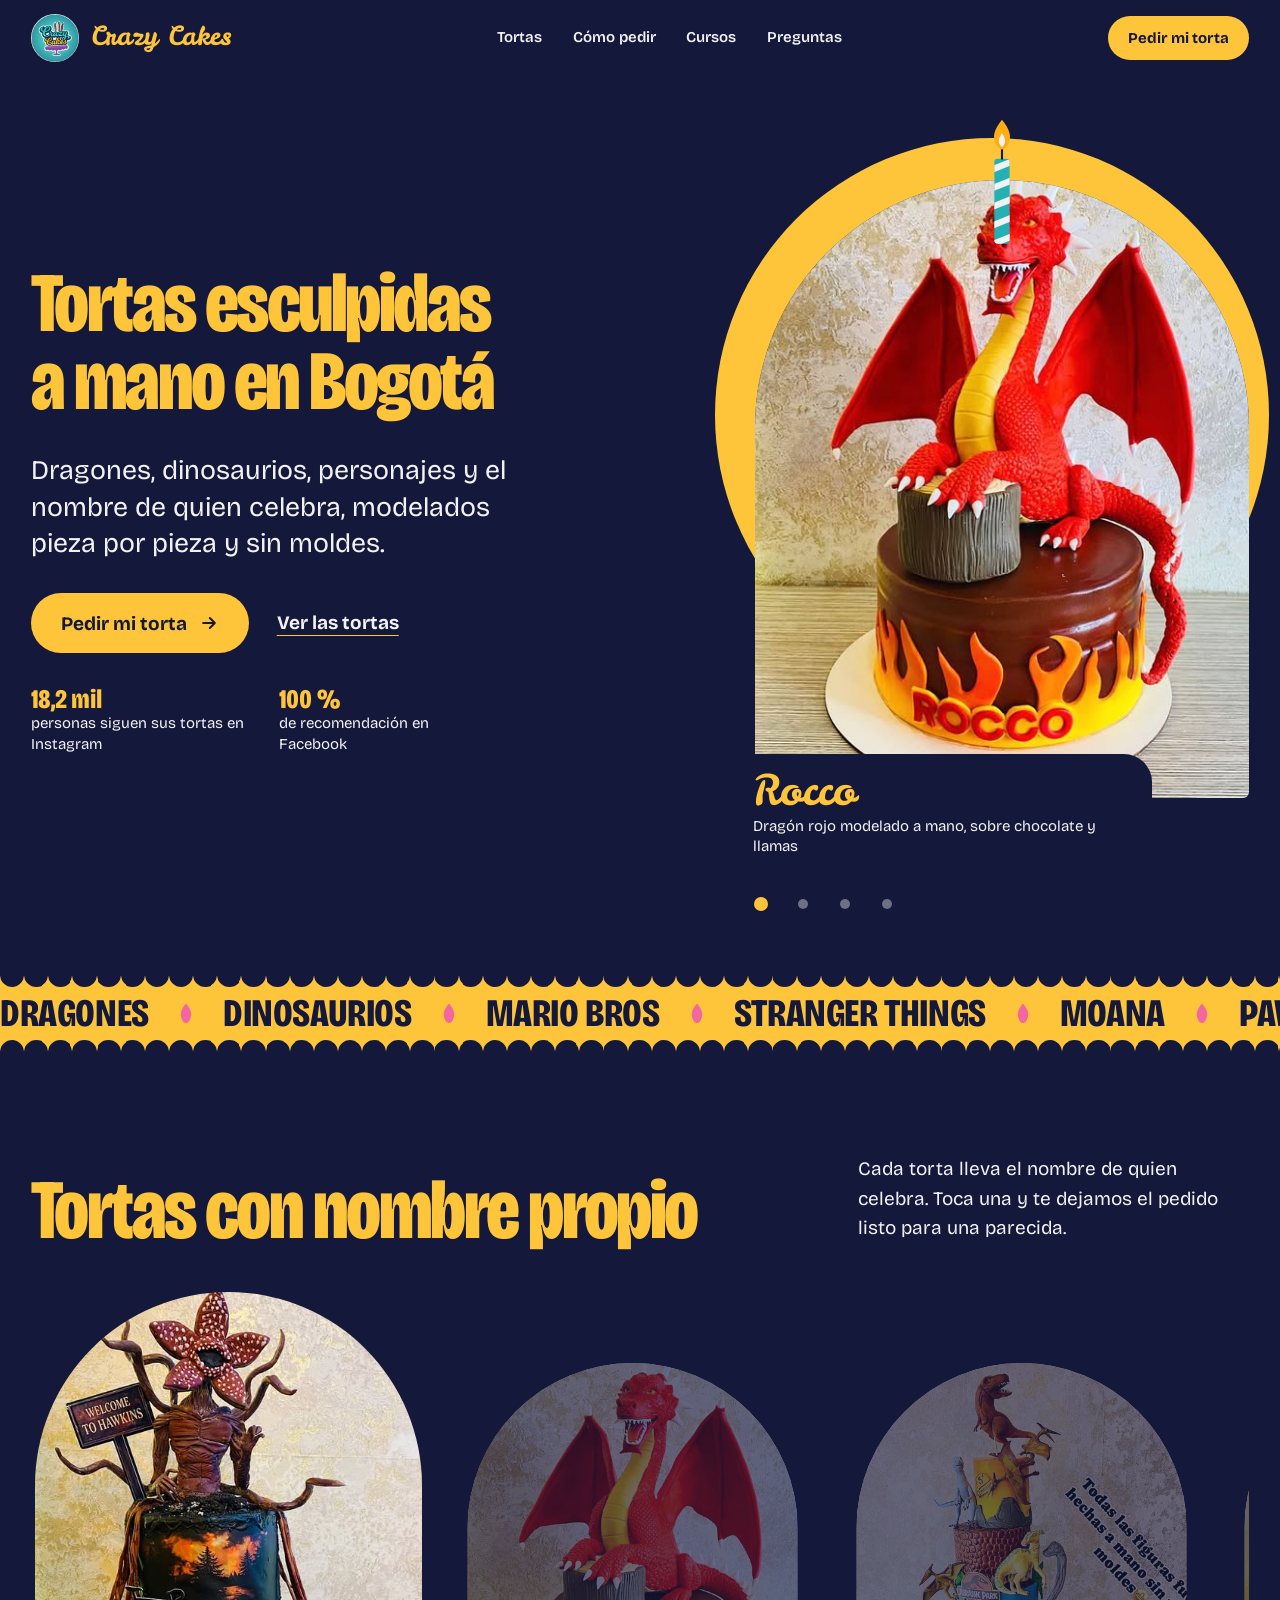
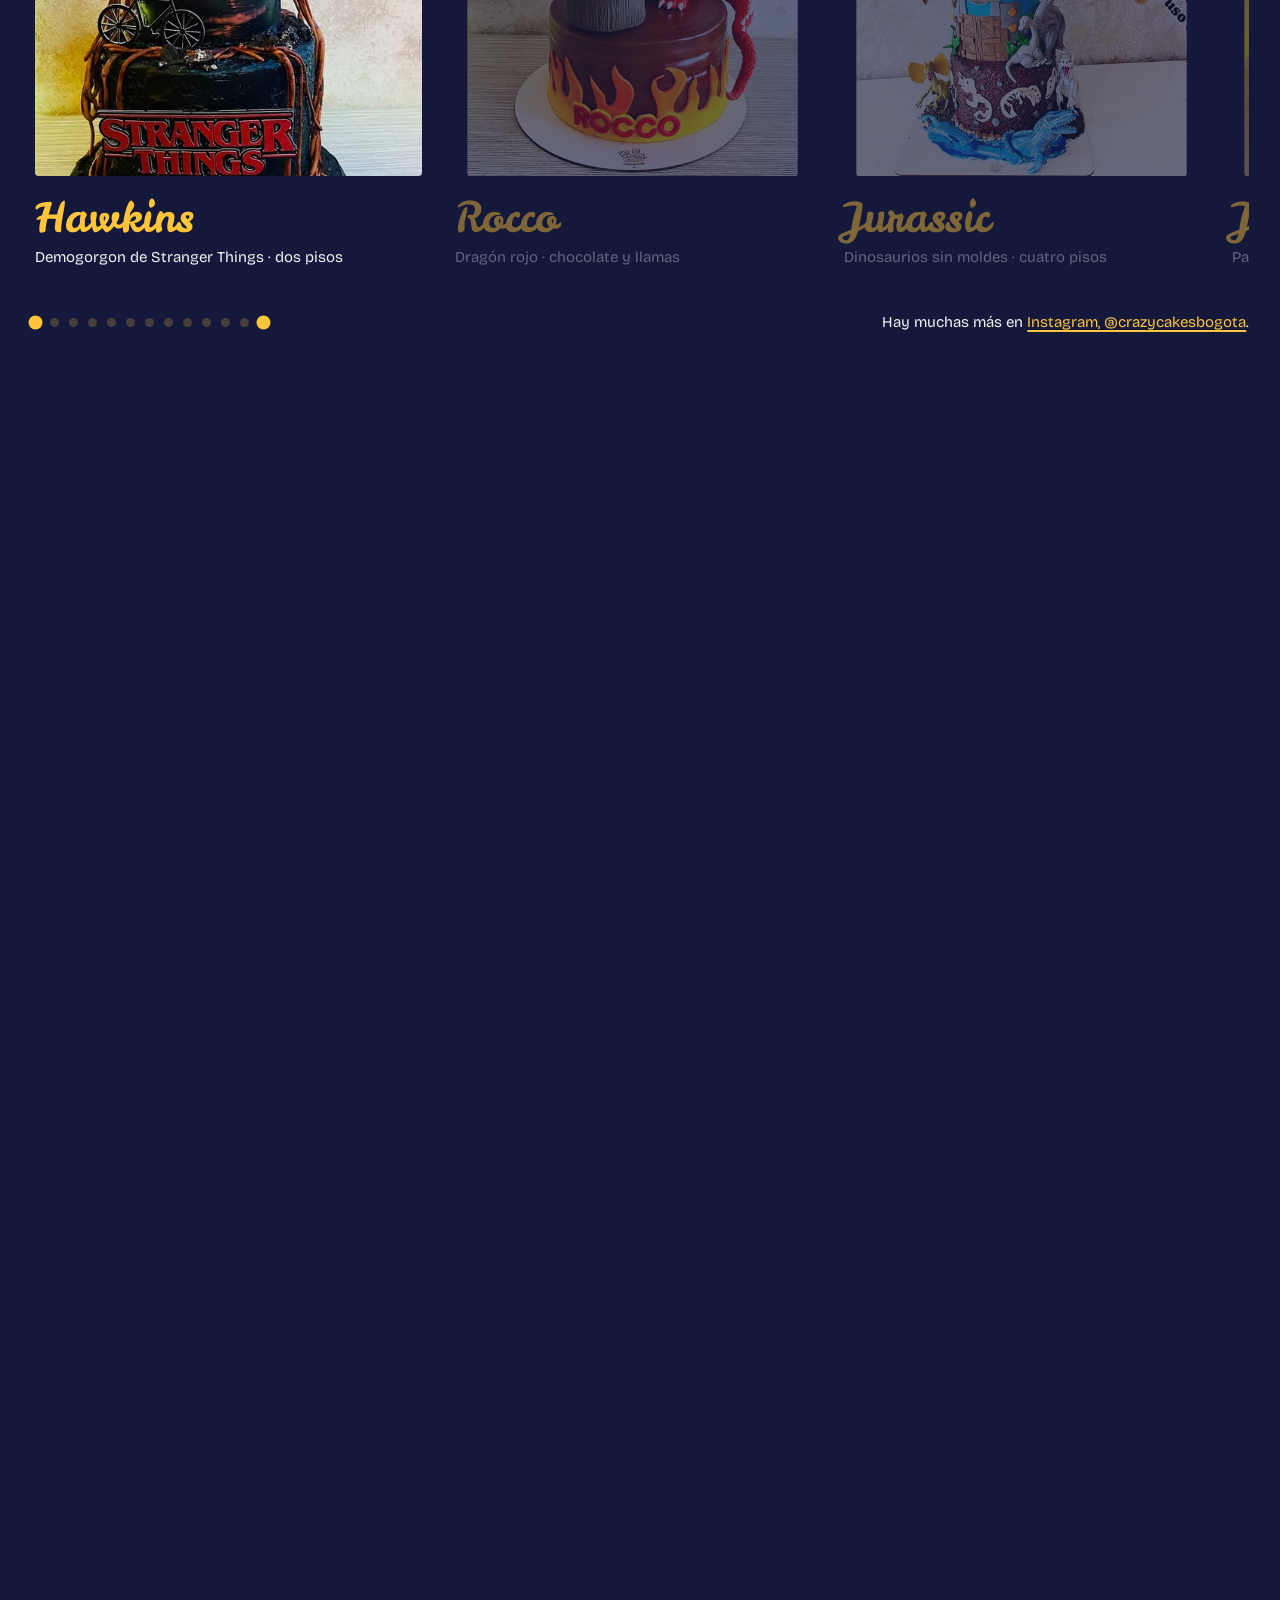
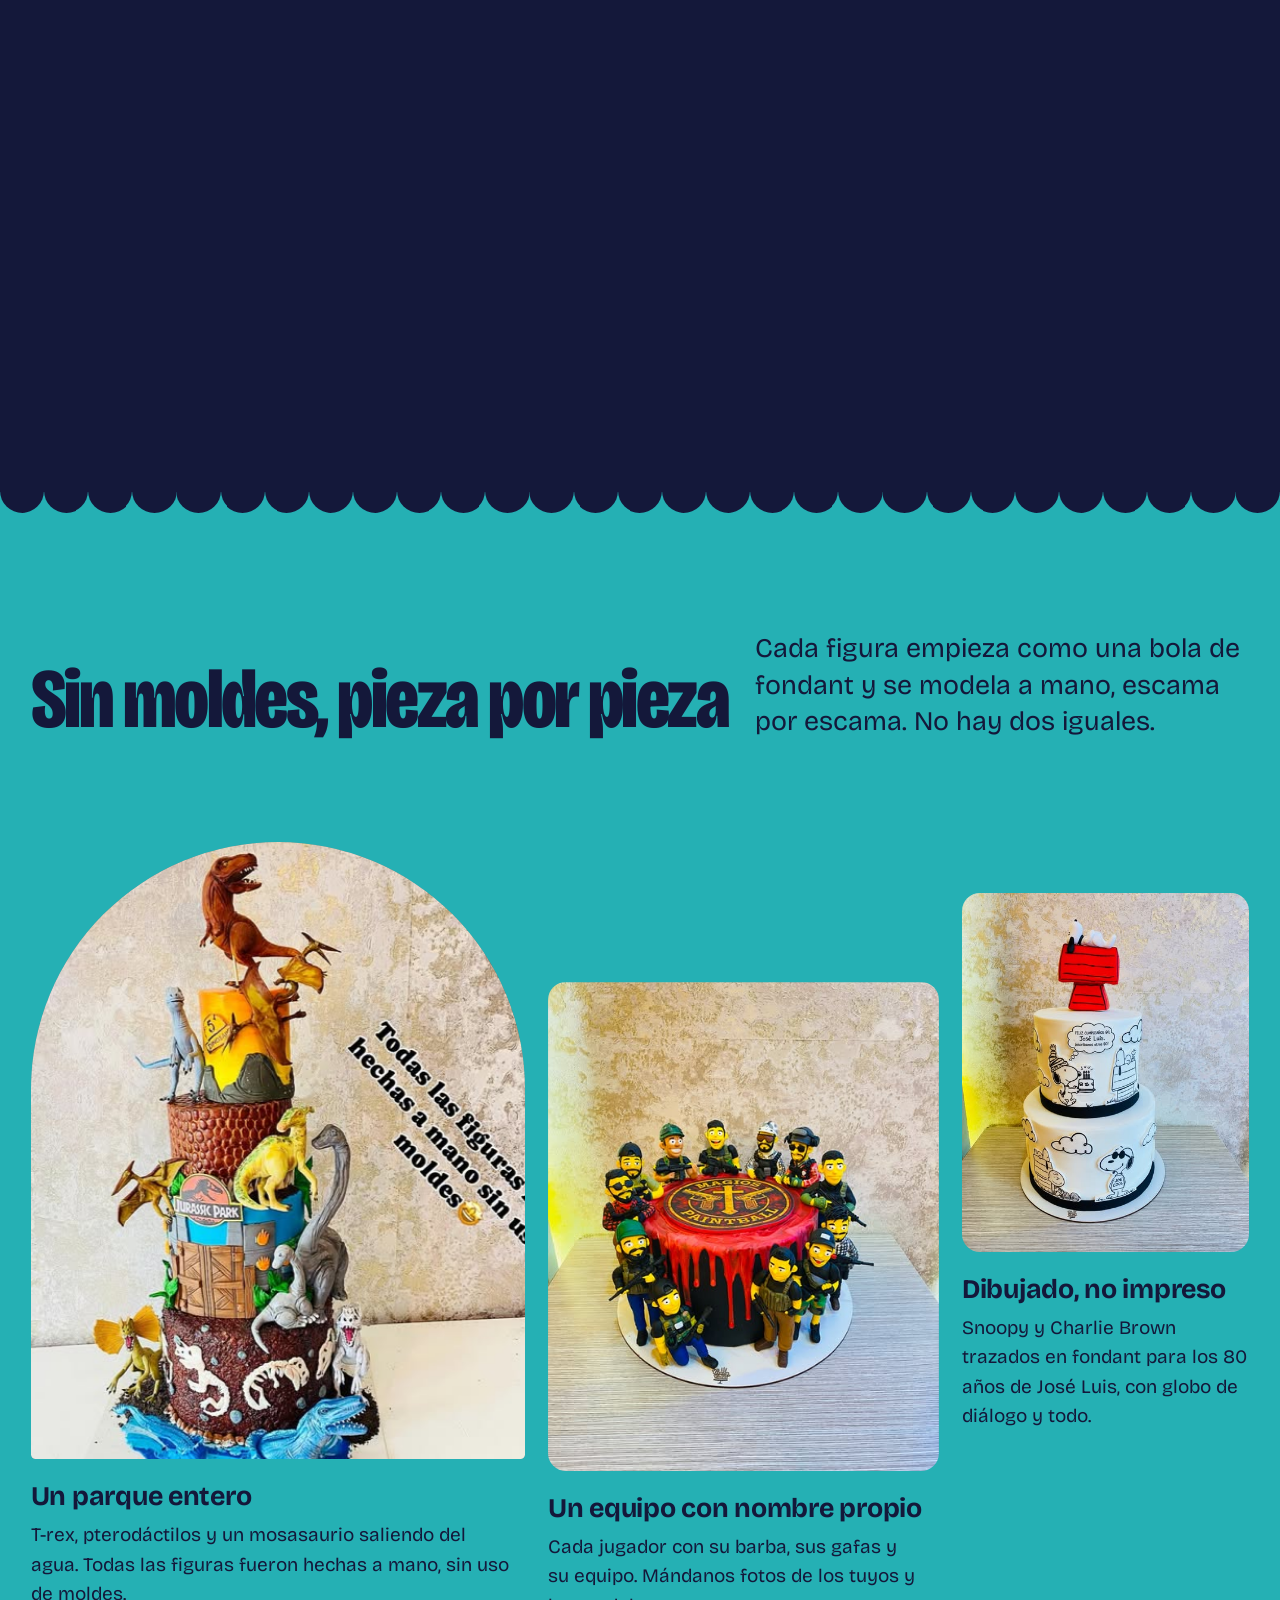
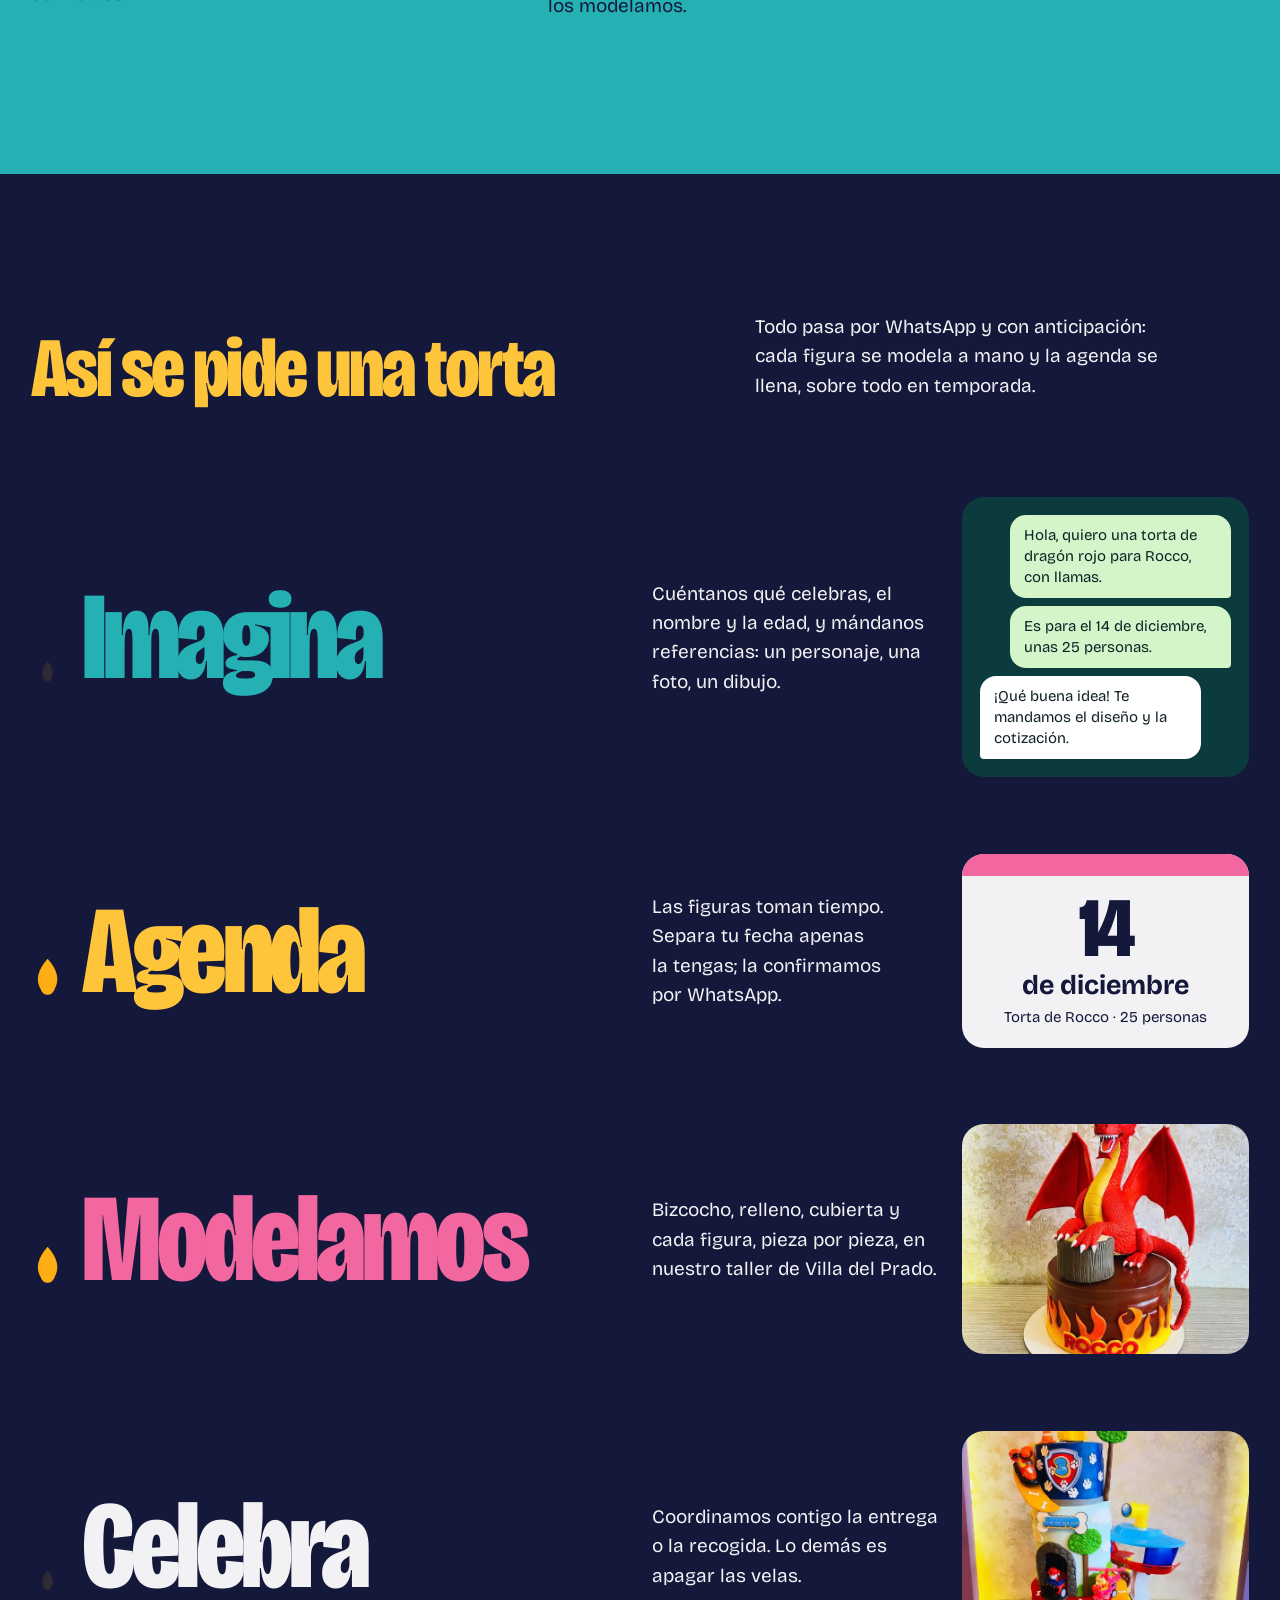
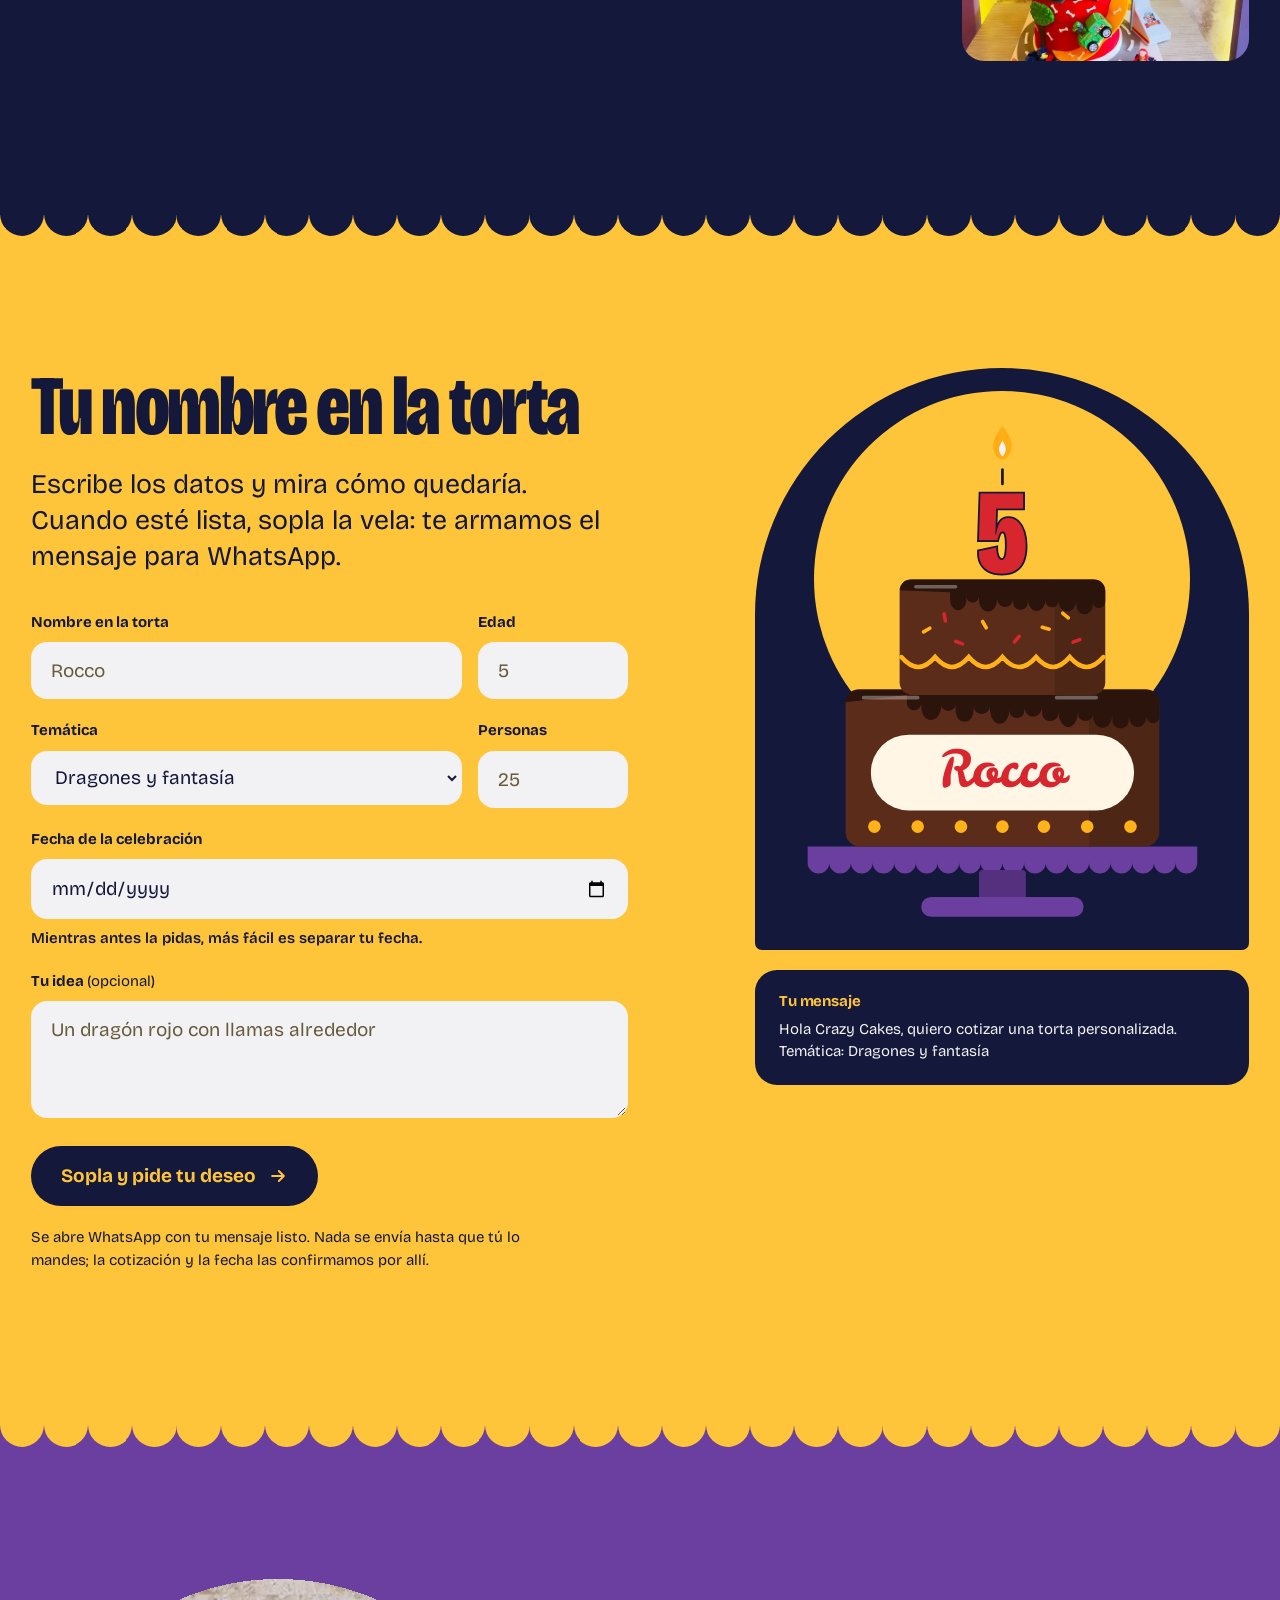
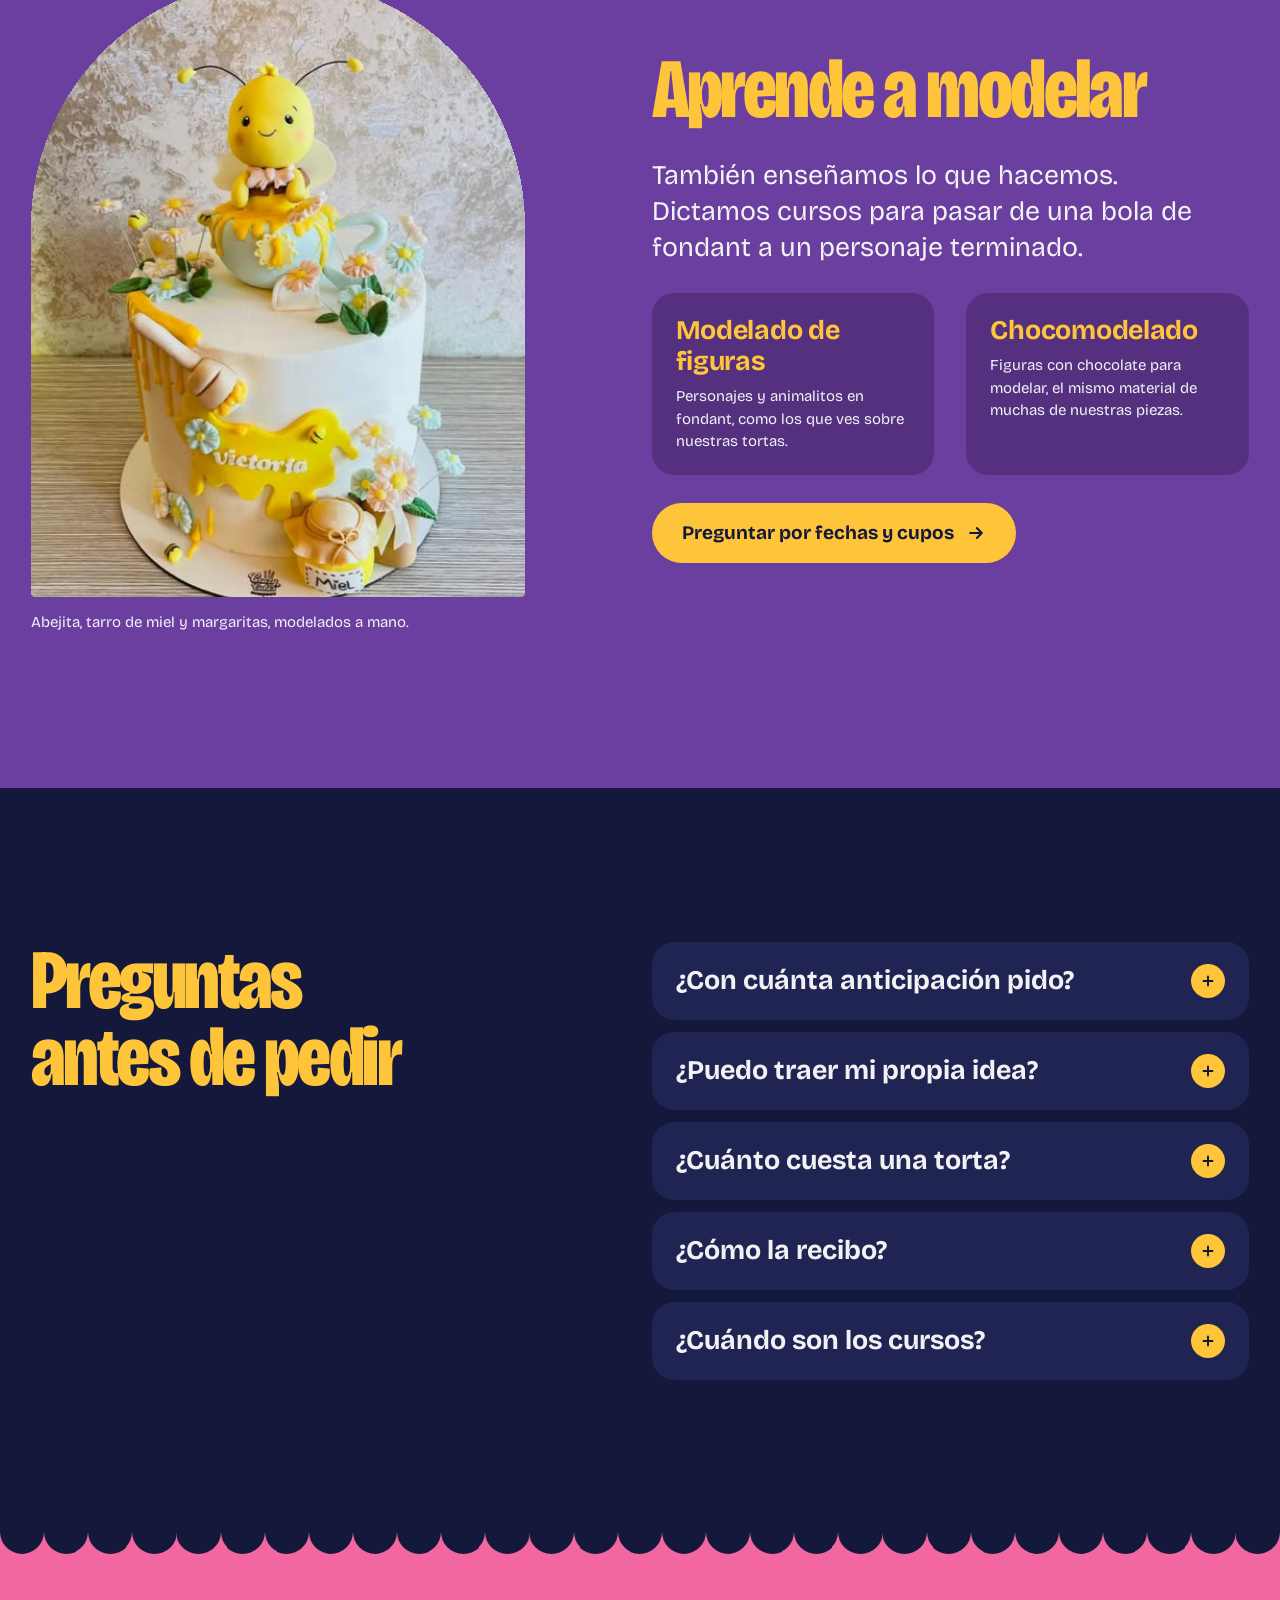
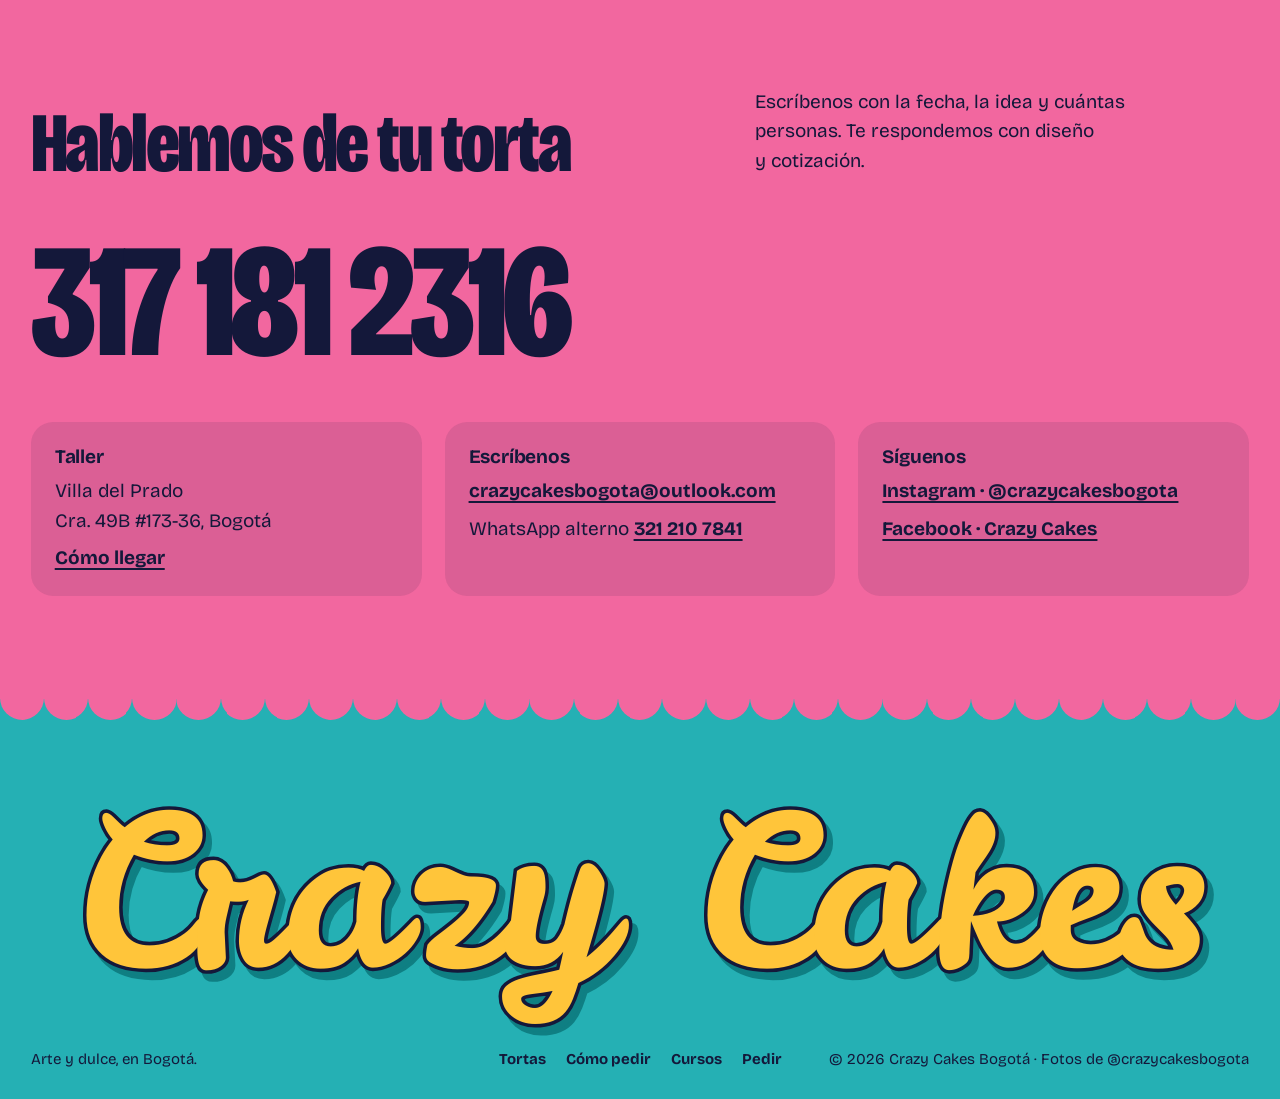
==== commit 0297011a: "Publicar rediseño «Apaga la luz» con fotos y opción B La página principal pasa al nuevo diseño: azul" ====
--- a/index.html
+++ b/index.html
@@ -1,66 +1,477 @@
-<!DOCTYPE html>
-<html lang="es-CO">
+<!doctype html>
+<html lang="es">
 <head>
-  <meta charset="UTF-8">
+  <meta charset="utf-8">
   <meta name="viewport" content="width=device-width, initial-scale=1">
-  <meta name="theme-color" content="#26b9bc">
-  <meta name="description" content="Crazy Cakes Bogotá: pastelería artística y repostería personalizada. Descubre nuestras tortas, figuras hechas a mano y prepara tu cotización por WhatsApp.">
-  <meta property="og:title" content="Crazy Cakes Bogotá · Arte y dulce">
-  <meta property="og:description" content="Una idea un poco loca. Una torta inolvidable. Pastelería y repostería personalizada en Bogotá.">
-  <title>Crazy Cakes Bogotá · Arte y dulce</title>
+  <title>Crazy Cakes Bogotá · Tortas esculpidas a mano</title>
+  <meta name="description" content="Tortas personalizadas en Bogotá con figuras modeladas a mano, sin moldes, y el nombre de quien celebra. Pídela por WhatsApp con anticipación. Cursos de modelado y chocomodelado.">
+  <meta name="theme-color" content="#14183a">
+  <meta property="og:title" content="Crazy Cakes Bogotá · Tortas esculpidas a mano">
+  <meta property="og:description" content="Dragones, dinosaurios, personajes y el nombre de quien celebra, modelados pieza por pieza y sin moldes.">
+  <meta property="og:image" content="https://listoia21-pixel.github.io/crazy-cakes-bogota/assets/tortas/dragon-rojo.jpg">
+  <meta property="og:image:width" content="640">
+  <meta property="og:image:height" content="640">
+  <meta property="og:url" content="https://listoia21-pixel.github.io/crazy-cakes-bogota/">
+  <meta property="og:type" content="website">
+  <meta property="og:locale" content="es_CO">
+  <meta name="twitter:card" content="summary_large_image">
+  <!-- Propuesta para el cliente: quitar noindex cuando Crazy Cakes la apruebe como sitio oficial -->
+  <meta name="robots" content="noindex">
   <link rel="icon" href="assets/logo.jpg">
   <link rel="preconnect" href="https://fonts.googleapis.com">
   <link rel="preconnect" href="https://fonts.gstatic.com" crossorigin>
-  <link href="https://fonts.googleapis.com/css2?family=DM+Sans:wght@400;500;600;700&family=Outfit:wght@400;500;600;700;800;900&display=swap" rel="stylesheet">
+  <link href="https://fonts.googleapis.com/css2?family=Bricolage+Grotesque:opsz,wdth,wght@12..96,75..100,400..800&family=Leckerli+One&display=swap" rel="stylesheet">
+  <link rel="preload" as="image" href="assets/tortas/dragon-rojo.jpg" fetchpriority="high">
   <link rel="stylesheet" href="styles.css">
-  <link rel="stylesheet" href="motion.css">
-  <script src="gallery-data.js" defer></script>
-  <script src="app.js" defer></script>
-  <script src="motion.js" defer></script>
+  <script>document.documentElement.classList.add("js");setTimeout(function(){var h=document.querySelector(".hero");h&&h.classList.add("is-on");if(!window.__cc){document.querySelectorAll("[data-reveal],[data-open]").forEach(function(e){e.classList.add("is-in")});document.querySelectorAll("[data-step]").forEach(function(e){e.classList.add("is-lit")})}},3000);</script>
 </head>
 <body>
-  <a href="#contenido" class="skip-link">Saltar al contenido</a>
-  <div class="announcement"><span class="tiny-spark">✦</span> Tu próxima celebración merece un toque Crazy <span class="tiny-spark">✦</span> <span class="announcement-extra">Agenda tu pedido con anticipación</span></div>
-  <header class="site-header">
-    <a class="brand" href="#inicio" aria-label="Crazy Cakes Bogotá, inicio"><img src="assets/logo.jpg" alt="Logo Crazy Cakes Bogotá" width="66" height="66"><span>Crazy Cakes<small>BOGOTÁ · ARTE Y DULCE</small></span></a>
-    <button id="menu-toggle" class="menu-toggle" type="button" aria-label="Abrir menú" aria-controls="main-nav" aria-expanded="false"><span></span><span></span></button>
-    <nav id="main-nav" aria-label="Navegación principal"><a href="#creaciones">Nuestras creaciones</a><a href="#nosotros">El toque Crazy</a><a href="#como-pedir">Cómo pedir</a><a class="nav-cta" href="#pedido">Hagamos tu torta <span aria-hidden="true">↗</span></a></nav>
+  <a class="skip" href="#contenido">Saltar al contenido</a>
+
+  <header class="bar" data-bar>
+    <a class="brand" href="#inicio" aria-label="Crazy Cakes Bogotá, inicio">
+      <img src="assets/logo.jpg" alt="" width="150" height="150">
+      <span>Crazy Cakes</span>
+    </a>
+    <nav class="nav" aria-label="Principal">
+      <a href="#tortas">Tortas</a>
+      <a href="#como-pedir">Cómo pedir</a>
+      <a href="#cursos">Cursos</a>
+      <a href="#preguntas">Preguntas</a>
+    </nav>
+    <a class="btn btn-sm" href="#pedido">Pedir mi torta</a>
   </header>
+
   <main id="contenido">
-    <section class="hero section-shell" id="inicio" aria-labelledby="hero-title">
-      <div class="hero-copy"><p class="eyebrow"><span class="status-dot"></span> PASTELERÍA CREATIVA EN BOGOTÁ</p><h1 id="hero-title">Si lo puedes<br>imaginar,<br><span>lo puedes</span><br><span class="cake-word">celebrar.<svg viewBox="0 0 390 25" aria-hidden="true"><path d="M5 15C100 1 270 1 382 13M19 23C154 9 281 10 366 17"/></svg></span></h1><p class="hero-description">Ideas un poco locas. Tortas que se roban las miradas. Creamos el lado más dulce de eso que te hace único.</p><div class="hero-actions"><a class="button button-dark" href="#pedido">Cuéntanos tu idea <span aria-hidden="true">↗</span></a><a class="text-link" href="#creaciones">Quiero inspirarme <span aria-hidden="true">↓</span></a></div><div class="hero-footnote"><span class="drawn-star" aria-hidden="true">✳</span><p>Tortas personalizadas<br><strong>y figuras hechas a mano</strong></p></div></div>
-      <div class="hero-art"><div class="hero-frame"><img class="hero-image" src="assets/torta-dragon.jpg" alt="Torta artística con un dragón rojo modelado, creación de Crazy Cakes Bogotá" fetchpriority="high" width="640" height="780"><div class="hero-caption"><span>DE LA IMAGINACIÓN A LA MESA</span><span aria-hidden="true">↗</span></div></div><div class="art-sticker"><span>un poquito</span><strong>CRAZY</strong><span>mucho arte</span></div><svg class="hero-doodle" viewBox="0 0 130 100" aria-hidden="true"><path d="M15 80C64 98 113 71 103 38C96 15 57 16 59 41C61 62 87 61 103 47M103 47L119 54M103 47L109 65"/></svg><span class="hero-star" aria-hidden="true">✦</span><div class="image-label">Hecho para sorprender.<br><span>Y para comérselo.</span></div></div>
-    </section>
-    <div class="brand-strip" aria-label="Arte y dulce, hecho a tu manera"><div><span>ARTE Y DULCE</span><b>✳</b><span>IDEAS QUE SE COMEN</span><b>✳</b><span>HECHO A TU MANERA</span><b>✳</b><span>CRAZY CAKES BOGOTÁ</span><b>✳</b></div></div>
-    <section class="creations section-shell" id="creaciones" aria-labelledby="creations-title"><div class="section-heading"><div><p class="eyebrow">EXPLORA NUESTRO UNIVERSO</p><h2 id="creations-title">Aquí las ideas<br>toman <span class="serif-word">forma.</span></h2></div><p>Personajes, mundos y detalles que hablan de ti.<br>Explora las categorías y encuentra tu próxima inspiración.</p></div><div class="gallery-toolbar"><div class="filters" role="group" aria-label="Filtrar creaciones por categoría">
-<button type="button" data-filter="all" aria-pressed="true">Todas</button>
-<button type="button" data-filter="infantiles" aria-pressed="false">Infantiles</button>
-<button type="button" data-filter="personajes" aria-pressed="false">Cine y personajes</button>
-<button type="button" data-filter="videojuegos" aria-pressed="false">Videojuegos</button>
-<button type="button" data-filter="animales" aria-pressed="false">Animales</button>
-<button type="button" data-filter="arte-fantasia" aria-pressed="false">Arte y fantasía</button>
-<button type="button" data-filter="celebraciones" aria-pressed="false">Celebraciones</button>
-<button type="button" data-filter="deportes" aria-pressed="false">Deportes y pasiones</button>
-</div></div>
-<div class="gallery-overview"><p><span class="portfolio-total" id="portfolio-total">67</span> <span>creaciones, muchas formas de celebrar.</span></p><a class="instagram-link" href="https://www.instagram.com/crazycakesbogota/" target="_blank" rel="noopener noreferrer">Fotos de nuestro Instagram ↗</a></div>
-<span id="gallery-status" class="visually-hidden" aria-live="polite"></span>
-      <div class="gallery-grid" id="gallery-grid">
-        <article class="creation-card" data-category="personajes"><button type="button" data-gallery data-image="assets/torta-stranger-things.webp" data-title="Un universo de otro mundo" data-post="https://www.instagram.com/crazycakesbogota/p/DWDLrJzkecH/" aria-label="Ampliar torta inspirada en Stranger Things"><div class="card-photo"><img src="assets/torta-stranger-things.webp" alt="Torta temática de Stranger Things con figura de Demogorgon" width="600" height="700" loading="lazy"><span class="photo-arrow" aria-hidden="true">↗</span><span class="card-tag">TORTAS TEMÁTICAS</span></div><div class="card-title"><h3>De otro mundo</h3><span>01</span></div></button></article>
-        <article class="creation-card" data-category="arte-fantasia"><button type="button" data-gallery data-image="assets/torta-dragon.jpg" data-title="Una dosis de fantasía" data-post="https://www.instagram.com/crazycakesbogota/p/DVKzokfDhaZ/" aria-label="Ampliar torta de dragón rojo"><div class="card-photo"><img src="assets/torta-dragon.jpg" alt="Dragón rojo comestible sobre una torta de fantasía" width="600" height="700" loading="lazy"><span class="photo-arrow" aria-hidden="true">↗</span><span class="card-tag">FIGURAS A MANO</span></div><div class="card-title"><h3>Una dosis de fantasía</h3><span>02</span></div></button></article>
-        <article class="creation-card" data-category="personajes"><button type="button" data-gallery data-image="assets/torta-personalizada-1.jpg" data-title="Aventura en cada detalle" data-post="https://www.instagram.com/crazycakesbogota/p/DdjSHjfEXqj/" aria-label="Ampliar torta de Moana"><div class="card-photo"><img src="assets/torta-personalizada-1.jpg" alt="Torta de Moana con olas, flores y figuras modeladas" width="600" height="700" loading="lazy"><span class="photo-arrow" aria-hidden="true">↗</span><span class="card-tag">TORTAS TEMÁTICAS</span></div><div class="card-title"><h3>Que empiece la aventura</h3><span>03</span></div></button></article>
-        <article class="creation-card" data-category="celebraciones"><button type="button" data-gallery data-image="assets/torta-abejita.jpg" data-title="Tan dulce como la miel" data-post="https://www.instagram.com/crazycakesbogota/p/Deuuwz4GIXe/" aria-label="Ampliar torta de abejita y miel"><div class="card-photo"><img src="assets/torta-abejita.jpg" alt="Torta de abejita en una taza de miel, con flores modeladas" width="600" height="700" loading="lazy"><span class="photo-arrow" aria-hidden="true">↗</span><span class="card-tag">PARA CELEBRAR</span></div><div class="card-title"><h3>Tan dulce como la miel</h3><span>04</span></div></button></article>
-        <article class="creation-card" data-category="arte-fantasia"><button type="button" data-gallery data-image="assets/torta-personalizada-2.jpg" data-title="Pequeños detalles, grandes historias" data-post="https://www.instagram.com/crazycakesbogota/p/DdjRzmTEc_8/" aria-label="Ampliar torta de Mario y Luigi"><div class="card-photo"><img src="assets/torta-personalizada-2.jpg" alt="Torta de varios pisos con Mario y Luigi modelados a mano" width="600" height="700" loading="lazy"><span class="photo-arrow" aria-hidden="true">↗</span><span class="card-tag">FIGURAS A MANO</span></div><div class="card-title"><h3>Detalles con personalidad</h3><span>05</span></div></button></article>
-        <article class="creation-card" data-category="celebraciones"><button type="button" data-gallery data-image="assets/torta-personalizada-3.jpg" data-title="Una celebración muy tuya" data-post="https://www.instagram.com/crazycakesbogota/p/DdjRhnKEe00/" aria-label="Ampliar torta de Snoopy"><div class="card-photo"><img src="assets/torta-personalizada-3.jpg" alt="Torta de dos pisos de Snoopy para una celebración especial" width="600" height="700" loading="lazy"><span class="photo-arrow" aria-hidden="true">↗</span><span class="card-tag">PARA CELEBRAR</span></div><div class="card-title"><h3>Una celebración muy tuya</h3><span>06</span></div></button></article>
-      </div><div class="gallery-pagination"><p id="gallery-counter" aria-live="polite"></p><button id="gallery-load-more" class="button gallery-more" type="button" aria-controls="gallery-grid" hidden>Ver más tortas <span aria-hidden="true">↓</span></button></div><noscript><p class="gallery-note">Activa JavaScript para explorar todas las fotos y categorías del portafolio.</p></noscript><p class="gallery-note">Fotos de creaciones publicadas por Crazy Cakes Bogotá. Abre una imagen para recorrer la categoría y ver la publicación original. Cada pedido se cotiza según su diseño, tamaño y disponibilidad.</p>
-    </section>
-    <section class="crazy-story" id="nosotros" aria-labelledby="story-title"><div class="story-inner section-shell"><div class="story-visual"><div class="story-photo"><img src="assets/torta-abejita.jpg" alt="Detalles de una torta artística de Crazy Cakes Bogotá" width="600" height="650" loading="lazy"></div><span class="story-sticker">100%<br><small>imaginación</small></span><span class="story-flower" aria-hidden="true">✳</span></div><div class="story-copy"><p class="eyebrow">EL TOQUE CRAZY</p><h2 id="story-title">No hay ideas<br>demasiado <span class="serif-word">locas.</span></h2><p class="story-lead">Hay historias que merecen una torta a su altura.</p><p>En Crazy Cakes Bogotá, la pastelería y la repostería personalizada se encuentran con el arte. Un personaje favorito, una pasión o una ocurrencia pueden convertirse en el punto de partida.</p><p>El modelado de figuras a mano y el trabajo en cada detalle hacen parte de nuestro universo. Tú pones la idea. Juntos exploramos cómo darle forma.</p><a class="text-link" href="#pedido">Mi idea empieza aquí <span aria-hidden="true">↗</span></a><div class="story-signature">Arte y dulce, con un toque Crazy.</div></div></div></section>
-    <section class="how section-shell" id="como-pedir" aria-labelledby="how-title"><div class="section-heading"><div><p class="eyebrow">DE TU IDEA A TU CELEBRACIÓN</p><h2 id="how-title">Hagamos algo<br>deliciosamente <span class="serif-word">tuyo.</span></h2></div><div class="anticipation"><span aria-hidden="true">☀</span><p>Las buenas ideas necesitan tiempo.<br><strong>Agenda con anticipación.</strong></p></div></div><div class="steps"><article><span class="step-number">01 <i aria-hidden="true">↗</i></span><h3>Suéñala</h3><p>Cuéntanos qué celebras, para cuándo la necesitas y qué idea tienes en mente.</p></article><article><span class="step-number">02 <i aria-hidden="true">✳</i></span><h3>Démosle forma</h3><p>Conversa con nosotros por WhatsApp para definir diseño, porciones y cotización.</p></article><article><span class="step-number">03 <i aria-hidden="true">♡</i></span><h3>Que empiece la fiesta</h3><p>Confirma los detalles de tu pedido, la disponibilidad y la entrega directamente con el equipo.</p></article></div></section>
-    <section class="order-section" id="pedido" aria-labelledby="order-title"><div class="order-inner section-shell"><div class="order-copy"><p class="eyebrow">TU IDEA ES EL PRIMER INGREDIENTE</p><h2 id="order-title">¿Qué vamos<br>a <span>crear?</span></h2><p>Una torta con tu personalidad empieza por una conversación. Cuéntanos un poco y prepara tu mensaje para WhatsApp.</p><a class="contact-direct" href="https://wa.me/573171812316" target="_blank" rel="noopener noreferrer"><span class="contact-icon" aria-hidden="true">↗</span><span>¿Prefieres hablar directamente?<strong>317 181 2316</strong></span></a><div class="order-doodle" aria-hidden="true">let’s<br><span>cake!</span><svg viewBox="0 0 140 60"><path d="M10 10c30 70 110 43 115 16m0 0-23 5m23-5-2 22"/></svg></div></div><form id="order-form" class="order-form"><div class="form-heading"><span>Un poco de ti y de tu idea</span><span aria-hidden="true">✦</span></div><div class="form-grid"><div class="field"><label for="customer-name">Tu nombre <span>(opcional)</span></label><input type="text" id="customer-name" name="name" autocomplete="given-name" placeholder="¿Cómo te llamas?" maxlength="80"></div><div class="field"><label for="occasion">¿Qué celebras?</label><select id="occasion" name="occasion" required><option value="">Elige una ocasión</option value="Cumpleaños">Cumpleaños</option><option value="Celebración infantil">Celebración infantil</option><option value="Aniversario">Aniversario</option><option value="Evento especial">Evento especial</option><option value="Otra ocasión">Otra ocasión</option></select></div><div class="field"><label for="event-date">Fecha de tu celebración</label><input type="date" id="event-date" name="date" required></div><div class="field"><label for="servings">¿Para cuántas personas?</label><input type="number" id="servings" name="servings" placeholder="Ej. 15" min="1" max="1000" step="1" required></div><div class="field full-width"><label for="idea">Cuéntanos tu idea</label><textarea id="idea" name="idea" rows="3" placeholder="Personajes, colores, temática… ¡aquí empieza la magia!" maxlength="1500" required></textarea></div></div><p class="form-note">La cotización y la disponibilidad se confirman con el negocio. Este formulario solo prepara tu mensaje; no reserva ni envía datos automáticamente.</p><button class="button button-dark form-submit" type="submit">Preparar mi pedido <span aria-hidden="true">↗</span></button><p id="order-summary" class="form-status" role="status" aria-live="polite"></p><div id="order-preview" hidden><h3>Tu idea está lista para compartir</h3><pre id="message-preview"></pre><div class="preview-actions"><a id="send-order" class="button button-dark" href="https://wa.me/573171812316" target="_blank" rel="noopener noreferrer">Abrir en WhatsApp ↗</a><button id="copy-order" class="copy-button" type="button">Copiar mensaje</button></div><p id="copy-status" role="status"></p></div></form></div></section>
-    <section class="faq section-shell" aria-labelledby="faq-title"><div><p class="eyebrow">ANTES DE PONERNOS EL DELANTAL</p><h2 id="faq-title">Dudas <span class="serif-word">dulces.</span></h2></div><div class="faq-list"><details><summary>¿Con cuánta anticipación debo pedir?<span aria-hidden="true">+</span></summary><p>Agenda tu pedido con anticipación, como indicamos en nuestro Instagram. Escríbenos con la fecha de tu celebración para consultar la disponibilidad y el tiempo necesario para tu diseño.</p></details><details><summary>¿Puedo llevar mi propia idea o referencia?<span aria-hidden="true">+</span></summary><p>Sí: el punto de partida de la repostería personalizada es tu idea. Comparte tu temática y tus referencias por WhatsApp para conversar sobre el diseño y sus posibilidades.</p></details><details><summary>¿Cuánto cuesta una torta personalizada?<span aria-hidden="true">+</span></summary><p>Solicita una cotización con tu idea, fecha y número de personas. El equipo confirmará el valor de tu pedido y las opciones disponibles directamente contigo.</p></details><details><summary>¿Cómo coordino la entrega y el pago?<span aria-hidden="true">+</span></summary><p>Consulta por WhatsApp las opciones de entrega o recogida y los medios de pago antes de confirmar. Allí podrás acordar las condiciones de tu pedido con el equipo.</p></details></div></section>
-    <section class="social-banner section-shell"><div><p class="eyebrow">EL ANTOJO SIGUE EN INSTAGRAM</p><h2>Un poquito más de <span class="serif-word">Crazy.</span></h2></div><a href="https://www.instagram.com/crazycakesbogota/" target="_blank" rel="noopener noreferrer">@crazycakesbogota <span aria-hidden="true">↗</span></a></section>
+    <!-- Hero: the lights go out and the cake comes in -->
+    <section class="hero" id="inicio" aria-labelledby="hero-title">
+      <div class="hero-copy">
+        <h1 id="hero-title" class="hero-title" data-lines>Tortas esculpidas a mano en Bogotá</h1>
+        <p class="hero-sub" data-reveal>Dragones, dinosaurios, personajes y el nombre de quien celebra, modelados pieza por pieza y sin moldes.</p>
+        <div class="hero-actions" data-reveal>
+          <a class="btn btn-lg" href="#pedido">Pedir mi torta <svg aria-hidden="true" viewBox="0 0 24 24"><path d="M5 12h14M13 6l6 6-6 6"/></svg></a>
+          <a class="link" href="#tortas">Ver las tortas</a>
+        </div>
+        <ul class="proof" data-reveal>
+          <li><strong>18,2 mil</strong> personas siguen sus tortas en Instagram</li>
+          <li><strong>100 %</strong> de recomendación en Facebook</li>
+        </ul>
+      </div>
+
+      <figure class="stage" data-stage aria-roledescription="carrusel" aria-label="Tortas recientes">
+        <div class="halo" aria-hidden="true"></div>
+        <svg class="candle" viewBox="0 0 40 150" aria-hidden="true">
+          <defs><clipPath id="candle-body"><rect x="11" y="50" width="18" height="100" rx="4"/></clipPath></defs>
+          <rect x="11" y="50" width="18" height="100" rx="4" class="candle-wax"/>
+          <g clip-path="url(#candle-body)" class="candle-stripes">
+            <path d="M0 62l40-16v8L0 70zM0 84l40-16v8L0 92zM0 106l40-16v8L0 114zM0 128l40-16v8L0 136zM0 150l40-16v8L0 158z"/>
+          </g>
+          <path d="M20 38v12" class="candle-wick"/>
+          <path class="flame" d="M20 4c9 11 12 20 7 29-2 4-5 6-7 6s-5-2-7-6c-5-9-2-18 7-29z"/>
+          <path class="flame-core" d="M20 20c4 6 5 10 2 14-1 1-1 2-2 2s-1-1-2-2c-3-4-2-8 2-14z"/>
+        </svg>
+        <div class="arch">
+          <img class="is-on" src="assets/tortas/dragon-rojo.jpg" alt="Torta de chocolate con llamas y un dragón rojo modelado a mano, con el nombre Rocco" width="640" height="640" fetchpriority="high" data-slide data-name="Rocco" data-note="Dragón rojo modelado a mano, sobre chocolate y llamas">
+          <img src="assets/tortas/stranger-things.jpg" alt="Torta negra de dos pisos de Stranger Things con el Demogorgon modelado encima" width="640" height="640" loading="lazy" data-slide data-name="Hawkins" data-note="El Demogorgon de Stranger Things, en dos pisos">
+          <img src="assets/tortas/mario.jpg" alt="Torta de tres pisos de Mario Bros con estrellas, el número 5 y el nombre Salvador" width="480" height="640" loading="lazy" data-slide data-name="Salvador" data-note="Mario Bros y sus amigos para sus 5 años">
+          <img src="assets/tortas/moana.jpg" alt="Torta azul de Moana remando en su canoa entre olas y flores" width="480" height="640" loading="lazy" data-slide data-name="Moana" data-note="Moana en su canoa, entre olas y flores">
+        </div>
+        <figcaption class="plate" aria-live="polite">
+          <span class="plate-name" data-plate-name>Rocco</span>
+          <span class="plate-note" data-plate-note>Dragón rojo modelado a mano, sobre chocolate y llamas</span>
+        </figcaption>
+        <div class="dots" role="group" aria-label="Elegir torta">
+          <button type="button" aria-label="Torta de Rocco" aria-pressed="true" data-dot="0"></button>
+          <button type="button" aria-label="Torta de Hawkins" aria-pressed="false" data-dot="1"></button>
+          <button type="button" aria-label="Torta de Salvador" aria-pressed="false" data-dot="2"></button>
+          <button type="button" aria-label="Torta de Moana" aria-pressed="false" data-dot="3"></button>
+        </div>
+      </figure>
+    </section>
+
+    <!-- The fondant band that runs round every cake -->
+    <div class="band" aria-hidden="true">
+      <div class="band-track ticker">
+        <span>Dragones</span><svg viewBox="0 0 24 32"><path d="M12 2c7 8 9 15 5 22-1 3-3 4-5 4s-4-1-5-4C3 17 5 10 12 2z"/></svg>
+        <span>Dinosaurios</span><svg viewBox="0 0 24 32"><path d="M12 2c7 8 9 15 5 22-1 3-3 4-5 4s-4-1-5-4C3 17 5 10 12 2z"/></svg>
+        <span>Mario Bros</span><svg viewBox="0 0 24 32"><path d="M12 2c7 8 9 15 5 22-1 3-3 4-5 4s-4-1-5-4C3 17 5 10 12 2z"/></svg>
+        <span>Stranger Things</span><svg viewBox="0 0 24 32"><path d="M12 2c7 8 9 15 5 22-1 3-3 4-5 4s-4-1-5-4C3 17 5 10 12 2z"/></svg>
+        <span>Moana</span><svg viewBox="0 0 24 32"><path d="M12 2c7 8 9 15 5 22-1 3-3 4-5 4s-4-1-5-4C3 17 5 10 12 2z"/></svg>
+        <span>Paw Patrol</span><svg viewBox="0 0 24 32"><path d="M12 2c7 8 9 15 5 22-1 3-3 4-5 4s-4-1-5-4C3 17 5 10 12 2z"/></svg>
+        <span>Snoopy</span><svg viewBox="0 0 24 32"><path d="M12 2c7 8 9 15 5 22-1 3-3 4-5 4s-4-1-5-4C3 17 5 10 12 2z"/></svg>
+        <span>El Señor de los Anillos</span><svg viewBox="0 0 24 32"><path d="M12 2c7 8 9 15 5 22-1 3-3 4-5 4s-4-1-5-4C3 17 5 10 12 2z"/></svg>
+        <span>Volver al Futuro</span><svg viewBox="0 0 24 32"><path d="M12 2c7 8 9 15 5 22-1 3-3 4-5 4s-4-1-5-4C3 17 5 10 12 2z"/></svg>
+        <span>Tu idea</span><svg viewBox="0 0 24 32"><path d="M12 2c7 8 9 15 5 22-1 3-3 4-5 4s-4-1-5-4C3 17 5 10 12 2z"/></svg>
+      </div>
+    </div>
+
+    <!-- Gallery: only the cake in front of you is lit -->
+    <section class="gallery" id="tortas" aria-labelledby="g-title" data-gallery>
+      <div class="g-pin">
+        <div class="g-head">
+          <h2 id="g-title" data-reveal>Tortas con nombre propio</h2>
+          <p data-reveal>Cada torta lleva el nombre de quien celebra. Toca una y te dejamos el pedido listo para una parecida.</p>
+        </div>
+        <div class="g-window" data-window>
+        <ol class="g-track" data-track>
+          <li class="g-item g-item-lead">
+            <a class="g-card" href="#pedido" data-pick data-theme="Películas y series" data-kind="Demogorgon de Stranger Things">
+              <span class="g-photo"><img src="assets/tortas/stranger-things.jpg" alt="Torta negra de dos pisos de Stranger Things con el Demogorgon modelado encima y el letrero de Hawkins" width="640" height="640" loading="lazy"></span>
+              <span class="g-name">Hawkins</span>
+              <span class="g-meta">Demogorgon de Stranger Things · dos pisos</span>
+            </a>
+          </li>
+          <li class="g-item">
+            <a class="g-card" href="#pedido" data-pick data-theme="Dragones y fantasía" data-kind="Dragón rojo modelado a mano">
+              <span class="g-photo"><img src="assets/tortas/dragon-rojo.jpg" alt="Torta de chocolate con llamas y un dragón rojo modelado a mano" width="640" height="640" loading="lazy"></span>
+              <span class="g-name">Rocco</span>
+              <span class="g-meta">Dragón rojo · chocolate y llamas</span>
+            </a>
+          </li>
+          <li class="g-item">
+            <a class="g-card" href="#pedido" data-pick data-theme="Dinosaurios" data-kind="Parque de dinosaurios">
+              <span class="g-photo"><img src="assets/tortas/dinosaurios.jpg" alt="Torta de cuatro pisos de Jurassic Park rodeada de dinosaurios modelados a mano" width="640" height="640" loading="lazy"></span>
+              <span class="g-name">Jurassic</span>
+              <span class="g-meta">Dinosaurios sin moldes · cuatro pisos</span>
+            </a>
+          </li>
+          <li class="g-item">
+            <a class="g-card" href="#pedido" data-pick data-theme="Infantil y animalitos" data-kind="Paw Patrol y su torre">
+              <span class="g-photo"><img src="assets/tortas/paw-patrol.jpg" alt="Torta de Paw Patrol con la torre de vigilancia, los cachorros y sus vehículos" width="640" height="640" loading="lazy"></span>
+              <span class="g-name">Jerito</span>
+              <span class="g-meta">Paw Patrol y su torre · 3 años</span>
+            </a>
+          </li>
+          <li class="g-item">
+            <a class="g-card" href="#pedido" data-pick data-theme="Infantil y animalitos" data-kind="Abejita, flores y miel">
+              <span class="g-photo"><img src="assets/tortas/abejita.jpg" alt="Torta blanca con una abejita sobre un tarro de miel, margaritas y el nombre Victoria" width="640" height="640" loading="lazy"></span>
+              <span class="g-name">Victoria</span>
+              <span class="g-meta">Abejita, flores y miel</span>
+            </a>
+          </li>
+          <li class="g-item">
+            <a class="g-card" href="#pedido" data-pick data-theme="Princesas y flores" data-kind="Moana entre las olas">
+              <span class="g-photo"><img src="assets/tortas/moana.jpg" alt="Torta azul de dos pisos con Moana remando en su canoa entre olas y flores" width="480" height="640" loading="lazy"></span>
+              <span class="g-name">Moana</span>
+              <span class="g-meta">Entre las olas · dos pisos y canoa</span>
+            </a>
+          </li>
+          <li class="g-item">
+            <a class="g-card" href="#pedido" data-pick data-theme="Videojuegos" data-kind="Mario Bros y sus amigos">
+              <span class="g-photo"><img src="assets/tortas/mario.jpg" alt="Torta de tres pisos de Mario Bros con estrellas, el número 5 y el nombre Salvador" width="480" height="640" loading="lazy"></span>
+              <span class="g-name">Salvador</span>
+              <span class="g-meta">Mario Bros · 5 años</span>
+            </a>
+          </li>
+          <li class="g-item">
+            <a class="g-card" href="#pedido" data-pick data-theme="Películas y series" data-kind="Snoopy en blanco y negro">
+              <span class="g-photo"><img src="assets/tortas/snoopy.jpg" alt="Torta blanca de dos pisos con Snoopy dibujado en blanco y negro para unos 80 años" width="482" height="640" loading="lazy"></span>
+              <span class="g-name">José Luis</span>
+              <span class="g-meta">Snoopy dibujado a mano · 80 años</span>
+            </a>
+          </li>
+          <li class="g-item">
+            <a class="g-card" href="#pedido" data-pick data-theme="Deportes y pasiones" data-kind="Equipo de paintball">
+              <span class="g-photo"><img src="assets/tortas/paintball.jpg" alt="Torta negra con chorreado rojo y un equipo de jugadores de paintball modelados alrededor" width="480" height="640" loading="lazy"></span>
+              <span class="g-name">Paintball</span>
+              <span class="g-meta">Una figura por jugador</span>
+            </a>
+          </li>
+          <li class="g-item">
+            <a class="g-card" href="#pedido" data-pick data-theme="Infantil y animalitos" data-kind="Obra en construcción con chocolate">
+              <span class="g-photo"><img src="assets/tortas/construccion.jpg" alt="Torta de chocolate en construcción con volqueta, excavadora y señales de obra" width="480" height="640" loading="lazy"></span>
+              <span class="g-name">Oz</span>
+              <span class="g-meta">Obra con chocolate · 3 años</span>
+            </a>
+          </li>
+          <li class="g-item">
+            <a class="g-card" href="#pedido" data-pick data-theme="Películas y series" data-kind="El Señor de los Anillos">
+              <span class="g-photo"><img src="assets/tortas/senor-anillos.jpg" alt="Torta de El Señor de los Anillos con mapa de la Tierra Media, flechas y una espada" width="480" height="640" loading="lazy"></span>
+              <span class="g-name">El anillo</span>
+              <span class="g-meta">Mapa, flechas y espada</span>
+            </a>
+          </li>
+          <li class="g-item">
+            <a class="g-card" href="#pedido" data-pick data-theme="Películas y series" data-kind="El DeLorean de Volver al Futuro">
+              <span class="g-photo"><img src="assets/tortas/volver-futuro.jpg" alt="Torta blanca de Volver al Futuro con el DeLorean dejando un rastro de fuego" width="480" height="640" loading="lazy"></span>
+              <span class="g-name">DeLorean</span>
+              <span class="g-meta">Volver al Futuro · rastro de fuego</span>
+            </a>
+          </li>
+          <li class="g-item g-end">
+            <div class="g-end-card">
+              <p class="g-end-title">¿Y la tuya?</p>
+              <p>Mándanos el personaje, el nombre y la fecha. La modelamos desde cero.</p>
+              <a class="btn" href="#pedido">Pedir la mía</a>
+            </div>
+          </li>
+        </ol>
+        </div>
+        <p class="g-more">Hay muchas más en <a href="https://www.instagram.com/crazycakesbogota/" target="_blank" rel="noopener">Instagram, @crazycakesbogota</a>.</p>
+      </div>
+    </section>
+
+    <!-- Craft: no moulds -->
+    <section class="craft field-teal" id="sin-moldes" aria-labelledby="c-title">
+      <div class="craft-head">
+        <h2 id="c-title" data-reveal>Sin moldes, pieza por pieza</h2>
+        <p class="lead" data-reveal>Cada figura empieza como una bola de fondant y se modela a mano, escama por escama. No hay dos iguales.</p>
+      </div>
+      <div class="craft-grid">
+        <figure class="craft-fig craft-a">
+          <div class="craft-photo" data-open><img src="assets/tortas/dinosaurios.jpg" alt="Detalle de los dinosaurios modelados a mano alrededor de la torta de Jurassic Park" width="640" height="640" loading="lazy" data-drift></div>
+          <figcaption data-reveal>
+            <h3>Un parque entero</h3>
+            <p>T-rex, pterodáctilos y un mosasaurio saliendo del agua. Todas las figuras fueron hechas a mano, sin uso de moldes.</p>
+          </figcaption>
+        </figure>
+        <figure class="craft-fig craft-b">
+          <div class="craft-photo" data-open><img src="assets/tortas/paintball.jpg" alt="Equipo de jugadores de paintball modelados uno por uno alrededor de una torta negra con chorreado rojo" width="480" height="640" loading="lazy"></div>
+          <figcaption data-reveal>
+            <h3>Un equipo con nombre propio</h3>
+            <p>Cada jugador con su barba, sus gafas y su equipo. Mándanos fotos de los tuyos y los modelamos.</p>
+          </figcaption>
+        </figure>
+        <figure class="craft-fig craft-c">
+          <div class="craft-photo" data-open><img src="assets/tortas/snoopy.jpg" alt="Snoopy y Charlie Brown dibujados en fondant sobre una torta blanca de dos pisos" width="482" height="640" loading="lazy"></div>
+          <figcaption data-reveal>
+            <h3>Dibujado, no impreso</h3>
+            <p>Snoopy y Charlie Brown trazados en fondant para los 80 años de José Luis, con globo de diálogo y todo.</p>
+          </figcaption>
+        </figure>
+      </div>
+    </section>
+
+    <!-- How to order: four candles, one lit at a time -->
+    <section class="steps" id="como-pedir" aria-labelledby="s-title">
+      <div class="steps-head">
+        <h2 id="s-title" data-reveal>Así se pide una torta</h2>
+        <p data-reveal>Todo pasa por WhatsApp y con anticipación: cada figura se modela a mano y la agenda se llena, sobre todo en temporada.</p>
+      </div>
+      <ol class="step-list">
+        <li class="step" style="--wax: var(--teal)" data-step>
+          <div class="step-verb">
+            <svg class="step-flame" viewBox="0 0 24 32" aria-hidden="true"><path d="M12 2c7 8 9 15 5 22-1 3-3 4-5 4s-4-1-5-4C3 17 5 10 12 2z"/></svg>
+            <h3>Imagina</h3>
+          </div>
+          <p class="step-text">Cuéntanos qué celebras, el nombre y la edad, y mándanos referencias: un personaje, una foto, un dibujo.</p>
+          <div class="chat" data-ui role="img" aria-label="Ejemplo de conversación por WhatsApp pidiendo una torta de dragón">
+            <p class="msg msg-out">Hola, quiero una torta de dragón rojo para Rocco, con llamas.</p>
+            <p class="msg msg-out">Es para el 14 de diciembre, unas 25 personas.</p>
+            <p class="msg msg-in">¡Qué buena idea! Te mandamos el diseño y la cotización.</p>
+          </div>
+        </li>
+        <li class="step" style="--wax: var(--flame)" data-step>
+          <div class="step-verb">
+            <svg class="step-flame" viewBox="0 0 24 32" aria-hidden="true"><path d="M12 2c7 8 9 15 5 22-1 3-3 4-5 4s-4-1-5-4C3 17 5 10 12 2z"/></svg>
+            <h3>Agenda</h3>
+          </div>
+          <p class="step-text">Las figuras toman tiempo. Separa tu fecha apenas la tengas; la confirmamos por WhatsApp.</p>
+          <div class="cal" aria-hidden="true">
+            <span class="cal-day">14</span>
+            <span class="cal-month">de diciembre</span>
+            <span class="cal-note">Torta de Rocco · 25 personas</span>
+          </div>
+        </li>
+        <li class="step" style="--wax: var(--pink)" data-step>
+          <div class="step-verb">
+            <svg class="step-flame" viewBox="0 0 24 32" aria-hidden="true"><path d="M12 2c7 8 9 15 5 22-1 3-3 4-5 4s-4-1-5-4C3 17 5 10 12 2z"/></svg>
+            <h3>Modelamos</h3>
+          </div>
+          <p class="step-text">Bizcocho, relleno, cubierta y cada figura, pieza por pieza, en nuestro taller de Villa del Prado.</p>
+          <div class="step-photo" data-open><img src="assets/tortas/dragon-rojo.jpg" alt="Primer plano del dragón rojo con las alas abiertas y garras blancas" width="640" height="640" loading="lazy"></div>
+        </li>
+        <li class="step" style="--wax: var(--cream)" data-step>
+          <div class="step-verb">
+            <svg class="step-flame" viewBox="0 0 24 32" aria-hidden="true"><path d="M12 2c7 8 9 15 5 22-1 3-3 4-5 4s-4-1-5-4C3 17 5 10 12 2z"/></svg>
+            <h3>Celebra</h3>
+          </div>
+          <p class="step-text">Coordinamos contigo la entrega o la recogida. Lo demás es apagar las velas.</p>
+          <div class="step-photo" data-open><img src="assets/tortas/paw-patrol.jpg" alt="Torta de Paw Patrol con la torre, los cachorros y el nombre del cumpleañero, lista para la fiesta" width="640" height="640" loading="lazy"></div>
+        </li>
+      </ol>
+    </section>
+
+    <!-- Order: the live thing -->
+    <section class="order field-yellow" id="pedido" aria-labelledby="o-title">
+      <div class="order-copy">
+        <h2 id="o-title" data-reveal>Tu nombre en la torta</h2>
+        <p class="order-lead" data-reveal>Escribe los datos y mira cómo quedaría. Cuando esté lista, sopla la vela: te armamos el mensaje para WhatsApp.</p>
+        <form class="order-form" data-order action="https://wa.me/573171812316" method="get" target="_blank">
+          <div class="field">
+            <label for="f-name">Nombre en la torta</label>
+            <input id="f-name" name="nombre" type="text" maxlength="14" autocomplete="off" placeholder="Rocco">
+          </div>
+          <div class="field field-short">
+            <label for="f-age">Edad</label>
+            <input id="f-age" name="edad" type="number" min="1" max="120" inputmode="numeric" placeholder="5">
+          </div>
+          <div class="field">
+            <label for="f-theme">Temática</label>
+            <select id="f-theme" name="tema">
+              <option>Dragones y fantasía</option>
+              <option>Dinosaurios</option>
+              <option>Películas y series</option>
+              <option>Videojuegos</option>
+              <option>Infantil y animalitos</option>
+              <option>Princesas y flores</option>
+              <option>Deportes y pasiones</option>
+              <option>Otra idea</option>
+            </select>
+          </div>
+          <div class="field field-short">
+            <label for="f-people">Personas</label>
+            <input id="f-people" name="personas" type="number" min="5" max="300" inputmode="numeric" placeholder="25">
+          </div>
+          <div class="field field-wide">
+            <label for="f-date">Fecha de la celebración</label>
+            <input id="f-date" name="fecha" type="date" aria-describedby="f-days">
+            <p class="days" id="f-days" data-days aria-live="polite">Mientras antes la pidas, más fácil es separar tu fecha.</p>
+          </div>
+          <div class="field field-wide">
+            <label for="f-idea">Tu idea <span>(opcional)</span></label>
+            <textarea id="f-idea" name="idea" rows="3" placeholder="Un dragón rojo con llamas alrededor"></textarea>
+          </div>
+          <input type="hidden" name="text" value="Hola Crazy Cakes, quiero cotizar una torta personalizada." data-fallback-text>
+          <button class="btn btn-lg btn-ink" type="submit" data-blow>Sopla y pide tu deseo <svg aria-hidden="true" viewBox="0 0 24 24"><path d="M5 12h14M13 6l6 6-6 6"/></svg></button>
+          <p class="form-note">Se abre WhatsApp con tu mensaje listo. Nada se envía hasta que tú lo mandes; la cotización y la fecha las confirmamos por allí.</p>
+        </form>
+      </div>
+
+      <div class="order-preview">
+        <div class="cake-room" data-room>
+          <svg class="cake" viewBox="0 0 480 560" role="img" aria-labelledby="cake-label" data-cake>
+            <title id="cake-label">Vista previa de la torta con el nombre Rocco</title>
+            <g class="cake-stand">
+              <path d="M24 474h432v18a12 12 0 0 1-24 0a12 12 0 0 1-24 0a12 12 0 0 1-24 0a12 12 0 0 1-24 0a12 12 0 0 1-24 0a12 12 0 0 1-24 0a12 12 0 0 1-24 0a12 12 0 0 1-24 0a12 12 0 0 1-24 0a12 12 0 0 1-24 0a12 12 0 0 1-24 0a12 12 0 0 1-24 0a12 12 0 0 1-24 0a12 12 0 0 1-24 0a12 12 0 0 1-24 0a12 12 0 0 1-24 0a12 12 0 0 1-24 0a12 12 0 0 1-24 0z"/>
+              <rect x="214" y="500" width="52" height="34" rx="4" class="cake-stem"/>
+              <rect x="150" y="530" width="180" height="22" rx="11"/>
+            </g>
+            <rect x="66" y="300" width="348" height="174" rx="16" class="c-tier"/>
+            <path class="c-shade" d="M336 300h62a16 16 0 0 1 16 16v142a16 16 0 0 1-16 16h-62z"/>
+            <path class="c-drip" d="M66 314a14 14 0 0 1 14-14h320a14 14 0 0 1 14 14v16c0 10-14 10-14 0v-2c0 18-20 18-20 0v6c0 12-18 12-18 0v-8c0 22-22 22-22 0v2c0 9-16 9-16 0v-6c0 26-22 26-22 0v4c0 12-18 12-18 0v-8c0 16-20 16-20 0v6c0 10-16 10-16 0v-4c0 24-22 24-22 0v-2c0 12-18 12-18 0v4c0 18-20 18-20 0v-6c0 10-16 10-16 0v2c0 20-22 22-22 0v-4c0 12-16 12-16 0v-8z"/>
+            <path class="c-gloss" d="M86 309h60M300 309h44"/>
+            <g class="c-dots">
+              <circle cx="98" cy="452" r="7"/><circle cx="146" cy="452" r="7"/><circle cx="194" cy="452" r="7"/><circle cx="240" cy="452" r="7"/><circle cx="286" cy="452" r="7"/><circle cx="334" cy="452" r="7"/><circle cx="382" cy="452" r="7"/>
+            </g>
+            <rect x="126" y="178" width="228" height="128" rx="14" class="c-tier"/>
+            <path class="c-shade" d="M298 178h42a14 14 0 0 1 14 14v100a14 14 0 0 1-14 14h-42z"/>
+            <path class="c-drip" d="M126 190a12 12 0 0 1 12-12h204a12 12 0 0 1 12 12v12c0 10-14 10-14 0v4c0 14-18 14-18 0v-6c0 18-20 18-20 0v2c0 9-14 9-14 0v-4c0 20-20 20-20 0v6c0 10-16 10-16 0v-6c0 14-18 14-18 0v2c0 18-20 18-20 0v-4c0 10-14 10-14 0v4c0 16-18 16-18 0v-8z"/>
+            <path class="c-gloss" d="M144 186h44"/>
+            <path class="c-swag" d="M128 264q18.67 22 37.33 0q18.67 22 37.33 0q18.67 22 37.33 0q18.67 22 37.33 0q18.67 22 37.33 0q18.67 22 37.33 0"/>
+            <g class="c-sprinkles">
+              <rect x="150" y="232" width="12" height="4" rx="2" transform="rotate(-30 156 234)"/><rect x="186" y="246" width="12" height="4" rx="2" transform="rotate(20 192 248)" class="s2"/><rect x="214" y="226" width="12" height="4" rx="2" transform="rotate(60 220 228)"/><rect x="250" y="242" width="12" height="4" rx="2" transform="rotate(-50 256 244)" class="s2"/><rect x="282" y="230" width="12" height="4" rx="2" transform="rotate(15 288 232)"/><rect x="316" y="244" width="12" height="4" rx="2" transform="rotate(-20 322 246)" class="s2"/><rect x="170" y="218" width="12" height="4" rx="2" transform="rotate(80 176 220)" class="s2"/><rect x="304" y="216" width="12" height="4" rx="2" transform="rotate(40 310 218)"/>
+            </g>
+            <rect x="94" y="350" width="292" height="84" rx="42" class="c-plaque"/>
+            <text x="240" y="408" class="c-name" text-anchor="middle" data-name-text>Rocco</text>
+            <g class="c-candle" data-candle>
+              <text x="240" y="170" class="c-number" text-anchor="middle" data-age>5</text>
+              <path d="M240 56v16" class="c-wick"/>
+              <g class="c-flame-wrap" data-flame>
+                <path class="c-flame" d="M240 8c10 12 13 22 8 31-2 4-5 6-8 6s-6-2-8-6c-5-9-2-19 8-31z"/>
+                <path class="c-flame-core" d="M240 24c4 6 5 10 2 15-1 1-1 2-2 2s-1-1-2-2c-3-5-2-9 2-15z"/>
+              </g>
+              <g class="c-smoke" data-smoke>
+                <circle cx="240" cy="40" r="7"/><circle cx="246" cy="26" r="9"/><circle cx="236" cy="10" r="11"/>
+              </g>
+            </g>
+          </svg>
+        </div>
+        <div class="message" data-ui>
+          <h3>Tu mensaje</h3>
+          <p data-message>Hola Crazy Cakes, quiero cotizar una torta personalizada.</p>
+        </div>
+      </div>
+    </section>
+
+    <!-- Courses -->
+    <section class="courses field-purple" id="cursos" aria-labelledby="k-title">
+      <figure class="courses-fig">
+        <div class="courses-photo" data-open><img src="assets/tortas/abejita.jpg" alt="Abejita sobre un tarro de miel con margaritas, modelada a mano" width="640" height="640" loading="lazy" data-drift></div>
+        <figcaption>Abejita, tarro de miel y margaritas, modelados a mano.</figcaption>
+      </figure>
+      <div class="courses-copy">
+        <h2 id="k-title" data-reveal>Aprende a modelar</h2>
+        <p class="lead" data-reveal>También enseñamos lo que hacemos. Dictamos cursos para pasar de una bola de fondant a un personaje terminado.</p>
+        <ul class="course-list">
+          <li data-reveal>
+            <h3>Modelado de figuras</h3>
+            <p>Personajes y animalitos en fondant, como los que ves sobre nuestras tortas.</p>
+          </li>
+          <li data-reveal>
+            <h3>Chocomodelado</h3>
+            <p>Figuras con chocolate para modelar, el mismo material de muchas de nuestras piezas.</p>
+          </li>
+        </ul>
+        <a class="btn btn-lg" href="https://wa.me/573171812316?text=Hola%20Crazy%20Cakes%2C%20quiero%20informaci%C3%B3n%20sobre%20los%20cursos%20de%20modelado%20y%20chocomodelado." target="_blank" rel="noopener" data-reveal>Preguntar por fechas y cupos <svg aria-hidden="true" viewBox="0 0 24 24"><path d="M5 12h14M13 6l6 6-6 6"/></svg></a>
+      </div>
+    </section>
+
+    <!-- FAQ -->
+    <section class="faq" id="preguntas" aria-labelledby="faq-title">
+      <h2 id="faq-title" data-reveal>Preguntas antes de pedir</h2>
+      <div class="faq-list">
+        <details data-reveal>
+          <summary>¿Con cuánta anticipación pido?</summary>
+          <p>Lo antes posible. Cada figura se modela a mano y la agenda se llena, sobre todo en fechas especiales. Escríbenos con la fecha y te confirmamos si está disponible.</p>
+        </details>
+        <details data-reveal>
+          <summary>¿Puedo traer mi propia idea?</summary>
+          <p>Claro, así empiezan todas. Mándanos fotos, dibujos o el personaje favorito por WhatsApp y te proponemos cómo llevarlo a la torta.</p>
+        </details>
+        <details data-reveal>
+          <summary>¿Cuánto cuesta una torta?</summary>
+          <p>Depende del diseño, del número de personas y de las figuras. Con tu idea, la fecha y las porciones te enviamos una cotización exacta.</p>
+        </details>
+        <details data-reveal>
+          <summary>¿Cómo la recibo?</summary>
+          <p>Acordamos por WhatsApp si la recoges en Villa del Prado o si coordinamos una entrega, junto con los medios de pago.</p>
+        </details>
+        <details data-reveal>
+          <summary>¿Cuándo son los cursos?</summary>
+          <p>Abrimos grupos de modelado de figuras y de chocomodelado durante el año. Escríbenos y te contamos las próximas fechas.</p>
+        </details>
+      </div>
+    </section>
+
+    <!-- Contact -->
+    <section class="contact field-pink" id="contacto" aria-labelledby="contact-title">
+      <div class="contact-head">
+        <h2 id="contact-title" data-reveal>Hablemos de tu torta</h2>
+        <p data-reveal>Escríbenos con la fecha, la idea y cuántas personas. Te respondemos con diseño y cotización.</p>
+      </div>
+      <a class="contact-number" href="https://wa.me/573171812316" target="_blank" rel="noopener" aria-label="Escribir por WhatsApp al 317 181 2316">317 181 2316</a>
+      <div class="contact-grid">
+        <div>
+          <h3>Taller</h3>
+          <address>Villa del Prado<br>Cra. 49B #173-36, Bogotá</address>
+          <a href="https://maps.google.com/?q=Cra.+49B+%23173-36,+Bogot%C3%A1" target="_blank" rel="noopener">Cómo llegar</a>
+        </div>
+        <div>
+          <h3>Escríbenos</h3>
+          <p><a href="mailto:crazycakesbogota@outlook.com">crazycakesbogota@outlook.com</a></p>
+          <p>WhatsApp alterno <a href="https://wa.me/573212107841" target="_blank" rel="noopener">321 210 7841</a></p>
+        </div>
+        <div>
+          <h3>Síguenos</h3>
+          <p><a href="https://www.instagram.com/crazycakesbogota/" target="_blank" rel="noopener">Instagram · @crazycakesbogota</a></p>
+          <p><a href="https://www.facebook.com/crazycakesbogota/" target="_blank" rel="noopener">Facebook · Crazy Cakes</a></p>
+        </div>
+      </div>
+    </section>
   </main>
-  <footer><div class="footer-main section-shell"><a class="brand footer-brand" href="#inicio"><img src="assets/logo.jpg" alt="Crazy Cakes Bogotá" width="66" height="66"><span>Crazy Cakes<small>BOGOTÁ · ARTE Y DULCE</small></span></a><p>Pastelería y repostería personalizada.<br>Arte que también se celebra.</p><div><span class="footer-label">HABLEMOS</span><a href="https://wa.me/573171812316" target="_blank" rel="noopener noreferrer">WhatsApp · 317 181 2316 ↗</a><a href="https://www.instagram.com/crazycakesbogota/" target="_blank" rel="noopener noreferrer">Instagram · @crazycakesbogota ↗</a><a href="https://www.facebook.com/crazycakesbogota/" target="_blank" rel="noopener noreferrer">Facebook · Crazy Cakes Bogotá ↗</a><a href="mailto:crazycakesbogota@outlook.com">crazycakesbogota@outlook.com</a><a href="https://wa.me/573212107841" target="_blank" rel="noopener noreferrer">WhatsApp alterno · 321 210 7841 ↗</a></div><div><span class="footer-label">EN BOGOTÁ</span><p>Villa del Prado<br>Cra. 49B #173-36</p><a href="https://www.google.com/maps/search/?api=1&query=Crazy+Cakes+Bogota+Carrera+49B+173-36" target="_blank" rel="noopener noreferrer">Ver ubicación ↗</a></div></div><div class="footer-bottom section-shell"><span>© 2026 Crazy Cakes Bogotá.</span><span>Hecho de ideas. Y de algo muy dulce. ✳</span></div></footer>
-  <a class="floating-whatsapp" href="https://wa.me/573171812316" target="_blank" rel="noopener noreferrer" aria-label="Contactar a Crazy Cakes Bogotá por WhatsApp"><svg viewBox="0 0 24 24" aria-hidden="true"><path d="M20.5 11.6a8.5 8.5 0 0 1-12.7 7.4L3 20.5l1.5-4.7a8.5 8.5 0 1 1 16-4.2Z"/><path d="M8.5 7.8c.7 3.5 2.5 5.3 6.5 7l1.4-1.7-2.6-1.3-1.2 1c-1.6-.8-2.6-1.8-3.1-3.2l.9-1.2-1.3-2.2Z"/></svg><span>Hablemos</span></a>
-  <dialog id="gallery-dialog" aria-labelledby="dialog-title"><button id="close-gallery" type="button" aria-label="Cerrar imagen">×</button><img id="dialog-image" src="assets/torta-dragon.jpg" alt=""><div class="dialog-navigation"><button id="gallery-prev" type="button" aria-label="Ver torta anterior">←</button><span id="gallery-position" aria-live="polite"></span><button id="gallery-next" type="button" aria-label="Ver torta siguiente">→</button></div><div class="dialog-footer"><h2 id="dialog-title">Creación Crazy Cakes</h2><a id="dialog-instagram" href="https://www.instagram.com/crazycakesbogota/" target="_blank" rel="noopener noreferrer">Ver en Instagram ↗</a></div></dialog>
+
+  <footer class="foot field-teal">
+    <p class="wordmark" aria-hidden="true"><span>Crazy Cakes</span><span>Crazy Cakes</span></p>
+    <div class="foot-row">
+      <p>Arte y dulce, en Bogotá.</p>
+      <p class="foot-links"><a href="#tortas">Tortas</a><a href="#como-pedir">Cómo pedir</a><a href="#cursos">Cursos</a><a href="#pedido">Pedir</a></p>
+      <p>© 2026 Crazy Cakes Bogotá · Fotos de @crazycakesbogota</p>
+    </div>
+  </footer>
+
+  <a class="dock" href="#pedido" data-dock>Pedir mi torta</a>
+
+  <script src="app.js" defer></script>
 </body>
 </html>
--- a/styles.css
+++ b/styles.css
@@ -1,35 +1,557 @@
-:root{--teal:#28b9bb;--teal-light:#d9f4ee;--purple:#6d3d92;--yellow:#ffcc4d;--ink:#23251f;--cream:#fcfaf4;--muted:#6b6d64;--line:#dedfd6;--heading:'Outfit',sans-serif;--body:'DM Sans',sans-serif}*{box-sizing:border-box}html{scroll-behavior:smooth;scroll-padding-top:110px}body{margin:0;background:var(--cream);color:var(--ink);font-family:var(--body);-webkit-font-smoothing:antialiased}button,input,select,textarea{font:inherit}a{color:inherit;text-decoration:none}button,a,input,textarea,select{ -webkit-tap-highlight-color:transparent}button{cursor:pointer}button:focus-visible,a:focus-visible,summary:focus-visible{outline:3px solid var(--purple);outline-offset:5px}img{max-width:100%;display:block}h1,h2,h3,p{margin:0}h1,h2,h3{font-family:var(--heading)}[hidden]{display:none!important}.section-shell{width:min(1280px,calc(100% - 112px));margin-inline:auto}.visually-hidden{position:absolute;width:1px;height:1px;overflow:hidden;clip:rect(0,0,0,0);white-space:nowrap}.skip-link{position:fixed;left:12px;top:-60px;background:var(--ink);color:white;padding:15px;z-index:100}.skip-link:focus{top:12px}.announcement{height:34px;background:var(--purple);color:white;display:flex;align-items:center;justify-content:center;gap:17px;font-size:11px;font-weight:500;letter-spacing:.4px}.tiny-spark{color:var(--yellow);font-size:15px}.announcement-extra{margin-left:50px;opacity:.8}.site-header{height:108px;display:flex;align-items:center;justify-content:space-between;width:min(1280px,calc(100% - 112px));margin:auto;border-bottom:1px solid var(--line)}.brand{display:flex;align-items:center;gap:12px}.brand img{width:64px;height:64px;border-radius:50%;object-fit:cover}.brand>span{font-family:var(--heading);font-size:24px;font-weight:800;letter-spacing:-.9px}.brand small{display:block;font-family:var(--body);font-size:8px;letter-spacing:2.2px;margin-top:4px;font-weight:600}.site-header nav{display:flex;align-items:center;gap:32px;font-size:12px;font-weight:600}.site-header nav a:hover{color:var(--purple)}.nav-cta{border:1px solid var(--ink);border-radius:6px;padding:14px 18px;display:flex;gap:28px;align-items:center}.nav-cta span{font-size:20px}.menu-toggle{display:none}.hero{display:grid;grid-template-columns:1.02fr 1fr;gap:54px;padding-block:58px 72px;align-items:center}.eyebrow{font-size:10px;letter-spacing:1.8px;font-weight:700;line-height:1.6}.hero .eyebrow{display:flex;align-items:center;gap:9px;margin-bottom:23px}.status-dot{width:6px;height:6px;background:var(--teal);border-radius:50%}h1{font-size:clamp(58px,5.9vw,83px);letter-spacing:-4px;line-height:.99;font-weight:800}h1>span{color:var(--purple)}.cake-word{position:relative;display:inline-block}.cake-word svg{position:absolute;bottom:-9px;left:-2px;width:100%;height:20px;fill:none;stroke:var(--yellow);stroke-width:5;stroke-linecap:round;z-index:-1}.hero-description{font-size:15px;line-height:1.8;max-width:365px;color:var(--muted);margin-top:28px}.hero-actions{display:flex;align-items:center;gap:27px;margin-top:25px}.button{display:inline-flex;align-items:center;justify-content:space-between;gap:32px;font-size:12px;font-weight:600;padding:18px 22px;border:1px solid transparent;border-radius:6px;transition:background .2s,transform .2s}.button:hover{transform:translateY(-2px)}.button-dark{background:var(--ink);color:white}.button-dark:hover{background:var(--purple)}.button span{font-size:20px;line-height:.7}.text-link{font-size:12px;font-weight:700;display:inline-flex;gap:17px;align-items:center;border-bottom:1px solid var(--ink);padding-block:8px}.hero-footnote{display:flex;align-items:center;gap:12px;margin-top:38px;font-size:10px;line-height:1.6;color:var(--muted)}.hero-footnote strong{font-weight:500;color:var(--ink)}.drawn-star{font-size:40px;line-height:1;color:var(--purple)}.hero-art{position:relative;align-self:stretch;padding:22px 0 18px}.hero-frame{background:#e9efe0;border-radius:130px 130px 12px 12px;overflow:hidden;transform:rotate(2deg);border:6px solid white;box-shadow:0 3px 0 #e2e3d8;height:100%;min-height:565px}.hero-image{width:100%;height:calc(100% - 40px);max-height:600px;object-fit:cover;object-position:center 35%}.hero-caption{display:flex;align-items:center;justify-content:space-between;padding:13px 20px;background:white;font-size:8px;letter-spacing:1.6px;font-weight:600}.hero-caption>span:last-child{font-size:18px}.art-sticker{position:absolute;top:4px;right:-27px;width:125px;height:125px;border-radius:50%;background:var(--yellow);display:flex;flex-direction:column;align-items:center;justify-content:center;transform:rotate(12deg);outline:1px dashed var(--ink);outline-offset:-8px}.art-sticker span{font-size:11px}.art-sticker strong{font-family:var(--heading);font-weight:900;font-size:29px;line-height:1.1}.hero-doodle{position:absolute;top:0;left:-90px;width:130px;height:100px;fill:none;stroke:var(--purple);stroke-width:3;stroke-linecap:round;transform:rotate(-25deg)}.hero-star{position:absolute;bottom:68px;left:-46px;color:var(--teal);font-size:76px}.image-label{position:absolute;right:-26px;bottom:50px;transform:rotate(-7deg);background:var(--teal-light);padding:17px 23px;font-family:var(--heading);font-size:19px;line-height:1.2;box-shadow:2px 3px 0 #1b4a3d}.image-label span{font-size:13px;font-family:var(--body)}.brand-strip{overflow:hidden;background:var(--teal);border-block:1px solid var(--ink);transform:rotate(-1.2deg);width:100%;margin-block:6px 15px}.brand-strip>div{display:flex;align-items:center;justify-content:center;gap:45px;white-space:nowrap;height:64px;font-family:var(--heading);font-size:21px;font-weight:700;letter-spacing:.7px}.brand-strip b{font-size:33px;font-weight:400;color:var(--purple)}.creations{padding-block:100px 88px}.section-heading{display:flex;justify-content:space-between;align-items:end;gap:40px;margin-bottom:36px}.section-heading h2,h2{font-size:52px;letter-spacing:-2px;line-height:1.08;font-weight:700}.section-heading .eyebrow{margin-bottom:17px}.serif-word{font-family:Georgia,serif;font-style:italic;font-weight:400;color:var(--purple);letter-spacing:-2.3px}.section-heading>p{font-size:13px;color:var(--muted);line-height:1.8;max-width:345px;padding-bottom:5px}.gallery-toolbar{display:flex;align-items:center;justify-content:space-between;border-top:1px solid var(--line);padding-top:21px;margin-bottom:30px;gap:20px}.filters{display:flex;gap:8px;flex-wrap:wrap}.filters button{padding:10px 16px;border:1px solid #dbded4;border-radius:30px;background:transparent;color:var(--muted);font-size:11px;font-weight:500}.filters button[aria-pressed=true]{background:var(--purple);color:white;border-color:var(--purple)}.filters button:hover{border-color:var(--purple)}.instagram-link{font-size:11px;border-bottom:1px solid var(--ink);padding-bottom:5px;white-space:nowrap}.gallery-grid{display:grid;grid-template-columns:repeat(3,1fr);gap:32px 24px}.creation-card button{border:0;background:none;padding:0;width:100%;text-align:left;color:inherit}.card-photo{position:relative;aspect-ratio:1/1.12;background:#eae9df;overflow:hidden;border-radius:7px}.card-photo img{height:100%;width:100%;object-fit:cover;transition:transform .45s}.creation-card button:hover img{transform:scale(1.045)}.card-tag{position:absolute;bottom:16px;left:15px;background:var(--cream);padding:7px 10px;border-radius:3px;font-size:7px;letter-spacing:1.2px;font-weight:600}.photo-arrow{position:absolute;right:14px;top:14px;border-radius:50%;background:var(--cream);height:31px;width:31px;display:grid;place-items:center;font-size:20px}.card-title{display:flex;align-items:center;justify-content:space-between;margin-top:14px}.card-title h3{font-size:17px;letter-spacing:-.3px;font-weight:500}.card-title>span{font-size:9px;color:var(--muted)}.gallery-note{font-size:10px;color:var(--muted);margin-top:27px;text-align:center;line-height:1.7}.crazy-story{background:var(--teal-light);padding-block:80px;overflow:hidden}.story-inner{display:grid;grid-template-columns:1fr 1fr;gap:95px;align-items:center}.story-visual{position:relative;padding:14px 30px 14px 16px}.story-photo{border-radius:170px 170px 6px 6px;overflow:hidden;border:7px solid var(--cream);transform:rotate(-4deg);height:495px}.story-photo img{width:100%;height:100%;object-fit:cover}.story-sticker{position:absolute;right:-12px;top:20px;background:var(--purple);color:white;width:132px;height:132px;border-radius:50%;display:flex;flex-direction:column;justify-content:center;align-items:center;font-family:var(--heading);font-size:35px;font-weight:700;transform:rotate(10deg);line-height:1}.story-sticker small{font-size:13px;font-weight:400;line-height:2}.story-flower{position:absolute;color:var(--yellow);bottom:-35px;left:-24px;font-size:130px;line-height:1}.story-copy .eyebrow{margin-bottom:20px}.story-copy h2{font-size:52px;margin-bottom:23px}.story-copy>p:not(.eyebrow){font-size:13px;line-height:1.85;color:#4f665d;margin-bottom:14px;max-width:410px}.story-copy .story-lead{font-size:18px!important;color:var(--ink)!important;line-height:1.5!important}.story-copy .text-link{margin-top:7px}.story-signature{margin-top:25px;font-family:Georgia,serif;font-style:italic;font-size:18px;color:var(--purple);transform:rotate(-3deg)}.how{padding-block:100px}.anticipation{display:flex;gap:13px;align-items:center;margin-bottom:9px}.anticipation>span{font-size:45px;color:var(--purple)}.anticipation p{font-size:11px;line-height:1.8;color:var(--muted)}.anticipation strong{font-weight:500;color:var(--ink)}.steps{display:grid;grid-template-columns:repeat(3,1fr);margin-top:48px;gap:42px}.steps article{border-top:1px solid var(--ink);padding-top:19px}.step-number{font-size:12px;display:flex;justify-content:space-between;align-items:center;margin-bottom:28px;color:var(--muted)}.step-number i{font-size:31px;color:var(--purple);font-style:normal}.steps h3{font-size:25px;font-weight:500;margin-bottom:12px;letter-spacing:-.6px}.steps p{font-size:12px;line-height:1.9;color:var(--muted);max-width:300px}.order-section{background:var(--yellow);padding-block:85px}.order-inner{display:grid;grid-template-columns:.85fr 1.15fr;gap:90px}.order-copy .eyebrow{margin-bottom:23px}.order-copy h2{font-size:83px;line-height:.98;letter-spacing:-3.5px;font-weight:800;margin-bottom:26px}.order-copy h2 span{color:var(--purple)}.order-copy>p:not(.eyebrow){font-size:14px;line-height:1.9;max-width:330px}.contact-direct{display:flex;align-items:center;gap:13px;margin-top:30px}.contact-icon{height:42px;width:42px;border-radius:50%;border:1px solid var(--ink);display:grid;place-items:center;font-size:25px}.contact-direct>span:last-child{font-size:10px;line-height:1.7}.contact-direct strong{display:block;font-size:19px;font-family:var(--heading);font-weight:500}.order-doodle{font-family:Georgia,serif;font-style:italic;font-size:39px;line-height:.9;transform:rotate(-10deg);margin-top:46px;margin-left:25px;position:relative;width:max-content;color:var(--purple)}.order-doodle span{font-size:55px}.order-doodle svg{position:absolute;left:105px;top:36px;width:120px;fill:none;stroke:var(--purple);stroke-width:2;stroke-linecap:round}.order-form{background:var(--cream);padding:34px;border-radius:9px;box-shadow:5px 5px 0 rgba(35,37,31,.14)}.form-heading{font-size:16px;font-family:var(--heading);font-weight:600;display:flex;justify-content:space-between;border-bottom:1px solid var(--line);padding-bottom:21px;margin-bottom:24px}.form-heading>span:last-child{font-size:25px;color:var(--purple)}.form-grid{display:grid;grid-template-columns:1fr 1fr;gap:21px 17px}.field{display:flex;flex-direction:column;gap:9px}.field label{font-size:10px;font-weight:700}.field label span{font-weight:400;color:var(--muted);font-size:9px}.field input,.field select,.field textarea{border:1px solid #d9dbd1;border-radius:4px;background:transparent;min-width:0;width:100%;padding:12px 11px;color:var(--ink);font-size:11px;line-height:1.5}.field input:focus,.field select:focus,.field textarea:focus{outline:2px solid var(--teal);outline-offset:1px}.field textarea{resize:vertical;min-height:90px}.full-width{grid-column:1/-1}.form-note{font-size:9px;line-height:1.7;color:var(--muted);margin:17px 0}.form-submit{width:100%;border:0;min-height:48px}.form-status{font-size:11px;line-height:1.7;margin-top:12px;color:var(--purple)}#order-preview{border-top:1px solid var(--line);margin-top:18px;padding-top:20px}#order-preview h3{font-size:19px}#message-preview{white-space:pre-wrap;overflow-wrap:anywhere;font:11px/1.7 var(--body);background:#eef1e7;padding:14px;border-radius:5px}.preview-actions{display:flex;flex-wrap:wrap;gap:14px;align-items:center}.preview-actions .button{padding:13px 15px;font-size:10px}.copy-button{font-size:10px;background:none;border:0;border-bottom:1px solid var(--ink);padding:8px 0}#copy-status{font-size:11px;padding-top:10px}.faq{display:grid;grid-template-columns:.8fr 1.2fr;gap:80px;padding-block:93px}.faq .eyebrow{margin-bottom:18px}.faq-list details{border-bottom:1px solid var(--line)}.faq-list summary{list-style:none;display:flex;align-items:center;justify-content:space-between;cursor:pointer;gap:20px;font-family:var(--heading);font-size:16px;line-height:1.5;padding:19px 0}.faq-list details:first-child summary{padding-top:0}.faq-list summary::-webkit-details-marker{display:none}.faq-list summary>span{font-family:var(--body);font-size:25px;font-weight:400;color:var(--purple)}.faq-list details[open] summary>span{transform:rotate(45deg)}.faq-list p{font-size:12px;line-height:1.9;color:var(--muted);padding:0 30px 20px 0}.social-banner{border-top:1px solid var(--line);padding-block:47px;display:flex;align-items:center;justify-content:space-between;gap:30px}.social-banner h2{font-size:35px;margin-top:11px;letter-spacing:-1px}.social-banner>a{display:flex;align-items:center;gap:38px;font-size:15px;font-weight:600}.social-banner>a span{display:grid;place-items:center;font-size:28px;width:50px;height:50px;border-radius:50%;background:var(--teal)}footer{background:var(--ink);color:var(--cream)}.footer-main{padding-block:48px;display:grid;grid-template-columns:1.15fr .95fr 1.1fr .85fr;align-items:start;gap:32px}.footer-brand img{width:54px;height:54px}.footer-brand>span{font-size:20px}.footer-brand small{font-size:6px;letter-spacing:1.7px}.footer-main p{font-size:10px;line-height:1.9;color:#c2c6b9;margin-top:4px}.footer-label{font-size:8px;letter-spacing:1.6px;display:block;margin-bottom:10px;color:#c2c6b9}.footer-main>div>a{display:block;font-size:10px;line-height:2.2}.footer-main>div>a:hover{color:var(--yellow)}.footer-bottom{border-top:1px solid #45483e;padding-block:21px;display:flex;justify-content:space-between;font-size:8px;color:#c2c6b9}.floating-whatsapp{position:fixed;bottom:23px;right:24px;background:var(--ink);border:1px solid #4d5b4a;color:white;border-radius:40px;display:flex;align-items:center;gap:9px;padding:12px 17px;z-index:10;box-shadow:0 4px 18px #0002;font-size:11px}.floating-whatsapp svg{width:23px;height:23px;stroke:var(--teal);stroke-width:1.5;fill:none;stroke-linejoin:round}.floating-whatsapp:hover{background:var(--purple)}dialog{border:0;padding:12px;border-radius:12px;width:min(720px,calc(100% - 32px));max-height:90vh;overflow:auto;background:var(--cream);color:var(--ink)}dialog::backdrop{background:#161d1bdd;backdrop-filter:blur(6px)}#dialog-image{width:100%;max-height:71vh;object-fit:contain;background:#eeede5;border-radius:5px}#close-gallery{position:absolute;right:20px;top:20px;width:37px;height:37px;border-radius:50%;border:0;background:var(--cream);font-size:28px;z-index:1}.dialog-footer{padding:18px 7px 9px;display:flex;justify-content:space-between;gap:20px;align-items:center}.dialog-footer h2{font-size:22px;letter-spacing:-.5px}.dialog-footer a{font-size:11px;white-space:nowrap}
-@media(min-width:1500px){.hero{padding-block:70px 90px}.hero-frame{min-height:645px}.hero-image{max-height:640px}.hero h1{font-size:89px}}
-@media(max-width:1100px){.section-shell,.site-header{width:calc(100% - 64px)}.site-header nav{gap:20px}.hero{gap:35px}h1{font-size:69px}.hero-frame{min-height:530px}.art-sticker{right:-15px;width:105px;height:105px}.art-sticker strong{font-size:25px}.hero-doodle{left:-63px;width:100px}.image-label{right:-15px}.hero-actions{gap:18px}.hero-actions .button{padding:17px}.hero-actions .text-link{font-size:11px}.section-heading h2,h2{font-size:45px}.story-inner{gap:55px}.story-photo{height:450px}.order-inner{gap:48px;grid-template-columns:.8fr 1.2fr}.order-form{padding:28px}.footer-main{grid-template-columns:1fr 1fr;row-gap:30px}.faq{gap:45px}.brand-strip>div{gap:30px;font-size:18px}.hero-star{left:-32px}}
-@media(max-width:800px){.announcement-extra{display:none}.announcement{font-size:9px;height:31px;gap:12px}.site-header{height:86px;position:relative;z-index:20}.brand img{width:52px;height:52px}.brand>span{font-size:21px}.brand small{font-size:7px;letter-spacing:1.5px}.menu-toggle{display:flex;width:42px;height:42px;background:transparent;border:1px solid var(--line);border-radius:6px;flex-direction:column;justify-content:center;align-items:center;gap:7px}.menu-toggle span{width:18px;height:1px;background:var(--ink)}.site-header nav{display:none;position:absolute;top:76px;left:0;right:0;background:var(--cream);padding:20px;box-shadow:0 15px 20px #0001;border:1px solid var(--line);border-radius:6px;align-items:stretch;gap:22px}.site-header nav.is-open{display:flex;flex-direction:column}.nav-cta{justify-content:space-between}.hero{padding-top:40px;padding-bottom:45px;gap:33px;grid-template-columns:1fr 1fr}h1{font-size:clamp(43px,7.4vw,62px);letter-spacing:-2.5px}.hero .eyebrow{font-size:8px;letter-spacing:1.1px;margin-bottom:20px}.hero-description{font-size:12px;line-height:1.8;margin-top:25px}.hero-actions{align-items:start;flex-direction:column;gap:9px;margin-top:20px}.hero-actions .button{font-size:11px;width:100%;max-width:210px}.hero-footnote{margin-top:23px}.hero-frame{min-height:460px;border-radius:100px 100px 8px 8px}.hero-image{object-position:center 40%}.art-sticker{height:88px;width:88px;right:-15px;top:3px}.art-sticker strong{font-size:20px}.art-sticker span{font-size:8px}.hero-doodle{display:none}.image-label{font-size:15px;bottom:35px;padding:12px 16px}.image-label span{font-size:10px}.hero-star{font-size:55px;left:-24px;bottom:73px}.hero-caption{font-size:6px;padding:10px}.brand-strip>div{height:53px;gap:23px;font-size:16px}.brand-strip b{font-size:25px}.creations{padding-block:65px}.section-heading{gap:25px}.section-heading h2,h2{font-size:38px;letter-spacing:-1.4px}.section-heading>p{font-size:11px;max-width:235px}.eyebrow{font-size:8px;letter-spacing:1.3px}.filters button{font-size:9px;padding:9px 12px}.instagram-link{display:none}.gallery-grid{gap:26px 18px;grid-template-columns:repeat(2,1fr)}.card-title h3{font-size:15px}.crazy-story{padding-block:65px}.story-inner{gap:36px}.story-visual{padding:12px}.story-photo{height:380px;border-width:5px}.story-sticker{width:95px;height:95px;font-size:28px}.story-sticker small{font-size:10px}.story-copy h2{font-size:38px}.story-copy>p:not(.eyebrow){font-size:11px}.story-copy .story-lead{font-size:16px!important}.story-signature{font-size:14px}.story-flower{font-size:100px;left:-15px}.how{padding-block:66px}.anticipation{gap:8px}.anticipation p{font-size:9px}.anticipation>span{font-size:35px}.steps{gap:25px;margin-top:35px}.steps h3{font-size:21px}.steps p{font-size:11px}.step-number{margin-bottom:20px}.order-inner{grid-template-columns:1fr;gap:35px}.order-section{padding-block:60px}.order-copy{position:relative}.order-copy h2{font-size:65px}.order-copy>p:not(.eyebrow){font-size:12px;max-width:360px}.order-doodle{position:absolute;right:30px;bottom:25px;margin:0}.order-doodle svg{display:none}.order-form{padding:30px}.faq{grid-template-columns:1fr;gap:30px;padding-block:65px}.faq-list summary{font-size:16px}.social-banner{padding-block:35px}.social-banner h2{font-size:28px}.social-banner>a{font-size:12px;gap:18px}.social-banner>a span{height:40px;width:40px;font-size:22px}}
-@media(max-width:540px){html{scroll-padding-top:20px}.section-shell,.site-header{width:calc(100% - 40px)}.site-header{height:80px}.brand>span{font-size:20px}.brand img{height:49px;width:49px}.hero{grid-template-columns:1fr;gap:25px;padding-top:33px;padding-bottom:38px}.hero-copy{padding-right:0}h1{font-size:68px;letter-spacing:-3.4px;line-height:1.01}.hero h1 br:nth-of-type(2){display:none}.hero h1>span:first-of-type{display:block}.hero .eyebrow{font-size:8px;letter-spacing:1.5px;margin-bottom:21px}.hero-description{max-width:330px;font-size:13px;margin-top:24px}.hero-actions{flex-direction:row;align-items:center;gap:22px}.hero-actions .button{font-size:10px;width:auto;padding:16px 17px;gap:22px;max-width:none}.hero-actions .text-link{font-size:10px;gap:10px}.hero-footnote{margin-top:21px;font-size:9px;gap:9px}.drawn-star{font-size:33px}.hero-art{width:92%;margin:10px auto 0;padding-top:5px;height:465px}.hero-frame{min-height:0;border-radius:100px 100px 6px 6px;border-width:5px;height:440px}.hero-image{height:calc(100% - 30px);object-position:center 32%}.hero-caption{height:30px}.hero-star{left:-25px;bottom:65px}.art-sticker{width:93px;height:93px;right:-16px;top:-10px}.image-label{bottom:36px;right:-21px}.brand-strip>div{justify-content:flex-start;gap:25px;height:49px;font-size:15px;width:max-content;transform:translateX(-14px)}.creations{padding-top:55px;padding-bottom:50px}.section-heading{display:block;margin-bottom:26px}.section-heading h2,h2{font-size:40px}.section-heading>p{max-width:330px;margin-top:20px;font-size:12px}.section-heading .eyebrow{margin-bottom:13px}.gallery-toolbar{padding-top:17px;margin-bottom:22px}.filters{gap:6px}.filters button{font-size:8px;padding:9px 10px}.gallery-grid{gap:25px 13px}.card-photo{aspect-ratio:1/1.25;border-radius:5px}.card-tag{left:8px;bottom:9px;font-size:5px;letter-spacing:.7px;padding:6px}.photo-arrow{right:8px;top:8px;width:24px;height:24px;font-size:17px}.card-title{gap:6px;margin-top:10px}.card-title h3{font-size:13px;line-height:1.3;font-weight:500}.card-title>span{font-size:7px}.gallery-note{font-size:9px;margin-top:23px;max-width:300px;margin-inline:auto}.crazy-story{padding-block:50px}.story-inner{display:flex;flex-direction:column;gap:42px}.story-visual{width:88%;padding:10px 5px}.story-photo{height:385px}.story-sticker{right:-15px;top:0}.story-flower{bottom:-25px;left:-24px}.story-copy{width:100%}.story-copy h2{font-size:43px;margin-bottom:21px}.story-copy>p:not(.eyebrow){max-width:none;font-size:12px}.story-copy .story-lead{font-size:17px!important;max-width:300px!important}.story-signature{font-size:17px;margin-top:24px}.how{padding-block:55px}.anticipation{margin-top:24px}.anticipation p{font-size:11px}.steps{grid-template-columns:1fr;gap:25px;margin-top:27px}.steps article{display:grid;grid-template-columns:40px 1fr;column-gap:16px;padding-top:18px}.step-number{grid-row:1/3;display:block;font-size:10px;margin:0}.step-number i{display:block;font-size:29px;margin-top:12px}.steps h3{font-size:25px;margin-bottom:10px}.steps p{font-size:12px;max-width:280px}.order-section{padding-block:48px}.order-inner{gap:30px}.order-copy h2{font-size:67px}.order-copy .eyebrow{font-size:7px}.order-copy>p:not(.eyebrow){max-width:285px;font-size:12px}.contact-direct{margin-top:24px}.contact-direct strong{font-size:18px}.contact-direct>span:last-child{font-size:9px}.order-doodle{right:-3px;bottom:15px;font-size:29px;opacity:.9}.order-doodle span{font-size:38px}.order-form{padding:24px 19px;box-shadow:4px 4px 0 #23251f20}.form-heading{font-size:16px;padding-bottom:18px;margin-bottom:21px}.form-grid{gap:20px 12px}.field label{font-size:9px;line-height:1.5}.field input,.field select,.field textarea{font-size:12px;padding:11px 9px;min-height:43px}.field:first-child,.field:nth-child(2){grid-column:1/-1}.form-note{font-size:9px}.form-submit{font-size:12px}.faq{padding-block:53px;gap:29px}.faq h2{font-size:40px}.faq-list summary{font-size:15px;padding-block:18px;gap:15px}.faq-list p{font-size:11px}.social-banner{display:block;padding-block:33px}.social-banner h2{font-size:32px;max-width:300px}.social-banner>a{margin-top:25px;justify-content:space-between;font-size:14px}.footer-main{padding-top:35px;padding-bottom:30px;grid-template-columns:1fr 1fr;gap:30px 20px}.footer-brand{grid-column:1/-1}.footer-main>p{grid-column:1/-1;margin-top:-15px}.footer-main>div>a{font-size:8px;line-height:2.4}.footer-main>div p{font-size:9px}.footer-label{font-size:7px;letter-spacing:1px}.footer-bottom{padding-block:20px 85px;gap:16px;flex-direction:column;font-size:8px}.floating-whatsapp{right:16px;bottom:16px;padding:11px 14px;font-size:10px}.dialog-footer{display:block}.dialog-footer h2{font-size:21px;margin-bottom:10px}#dialog-image{max-height:65vh}}
-@media(prefers-reduced-motion:reduce){html{scroll-behavior:auto}*,*::before,*::after{transition:none!important;animation:none!important}}
-
-body{overflow-x:clip}
-
-@media(max-width:540px){.hero h1 br:nth-of-type(3){display:none}}
-
-/* Portfolio collection */
-.gallery-toolbar{display:block;margin-bottom:22px;padding-top:22px}
-.filters{gap:9px}
-.filters button{font-size:11px;padding:11px 15px}
-.gallery-overview{display:flex;align-items:center;justify-content:space-between;gap:20px;margin-bottom:26px}
-.gallery-overview p{font-size:11px;color:var(--muted);line-height:1.8}
-.portfolio-total{color:var(--purple);font-family:var(--heading);font-size:19px;font-weight:700;margin-right:4px}
-.gallery-overview .instagram-link{display:inline-block;font-size:10px}
-.gallery-pagination{display:flex;align-items:center;justify-content:space-between;gap:20px;padding-top:30px;margin-top:32px;border-top:1px solid var(--line)}
-#gallery-counter{font-size:11px;color:var(--muted)}
-.gallery-more{background:var(--purple);color:white;padding:15px 22px}
-.gallery-more:hover{background:var(--ink)}
-.gallery-note{max-width:690px;margin-inline:auto}
-.creation-card .card-title h3{font-size:16px;line-height:1.35;max-width:calc(100% - 24px)}
-.dialog-navigation{display:flex;align-items:center;justify-content:center;gap:22px;padding:13px 7px 3px}
-.dialog-navigation button{width:42px;height:36px;border:1px solid var(--line);background:transparent;border-radius:5px;font-size:23px;color:var(--purple)}
-.dialog-navigation button:hover{background:var(--purple);border-color:var(--purple);color:white}
-.dialog-navigation button:disabled{opacity:.4;cursor:default}
-#gallery-position{font:11px var(--body);min-width:65px;text-align:center;color:var(--muted)}
-dialog .dialog-footer{padding-top:13px}
-#dialog-image{max-height:63vh;aspect-ratio:1/1;object-fit:contain}
-@media(max-width:800px){.filters button{font-size:10px;padding:10px 14px}.gallery-overview{gap:15px}.gallery-overview .instagram-link{font-size:9px}.creation-card .card-title h3{font-size:14px}}
-@media(max-width:540px){.filters{gap:7px}.filters button{font-size:10px;padding:10px 12px}.gallery-overview{align-items:start;margin-bottom:22px}.gallery-overview p{font-size:10px;max-width:210px}.portfolio-total{font-size:18px}.gallery-overview .instagram-link{font-size:9px;white-space:normal;max-width:105px;line-height:1.6;text-align:right}.creation-card .card-title h3{font-size:12px}.gallery-pagination{padding-top:22px;margin-top:25px;gap:13px}.gallery-more{padding:14px 16px;font-size:11px;gap:20px}#gallery-counter{font-size:10px}.gallery-note{font-size:9px}.dialog-navigation{padding-top:11px}#dialog-image{max-height:58vh}}
-.gallery-grid .card-photo img{object-fit:contain;background:#efede4}
+/* Crazy Cakes Bogotá · Opción A «Apaga la luz»
+   The room goes dark, the cake comes in lit. Night navy from the logo outline,
+   candle-flame yellow as the only light, the logo candles' wax as colour fields,
+   the logo's scalloped cake stand as the one edge. */
+:root {
+  --night: #14183a;
+  --night-2: #1f2452;
+  --cream: #f2f2f5;
+  --flame: #ffc53a;
+  --flame-hot: #ffad14;
+  --teal: #25b0b4;
+  --teal-deep: #0f7f83;
+  --pink: #f2679f;
+  --purple: #6b3fa0;
+  --purple-deep: #54307f;
+  --lilac: #c4a3ec;
+  --ink: #14183a;
+
+  --display: "Bricolage Grotesque", "Arial Narrow", sans-serif;
+  --script: "Leckerli One", "Brush Script MT", cursive;
+  --text: "Bricolage Grotesque", system-ui, sans-serif;
+
+  --fs-small: clamp(0.875rem, 0.84rem + 0.15vw, 0.9375rem);
+  --fs-body: clamp(1.0625rem, 1rem + 0.25vw, 1.1875rem);
+  --fs-lead: clamp(1.25rem, 1.08rem + 0.75vw, 1.75rem);
+  --fs-head: clamp(2.75rem, 1.6rem + 4.6vw, 5.75rem);
+  --fs-giant: clamp(3.75rem, 1.4rem + 8vw, 8.5rem);
+  --fs-script: clamp(2.25rem, 1.8rem + 1vw, 2.75rem);
+
+  --m: clamp(16px, 2.4vw, 36px);
+  --gap: clamp(16px, 1.8vw, 28px);
+  --section: clamp(112px, 12vw, 200px);
+  --bar-h: 76px;
+  --scallop: 22px;
+
+  --ease-out: cubic-bezier(0.22, 1, 0.36, 1);
+  --ease-expo: cubic-bezier(0.16, 1, 0.3, 1);
+  --ease-soft: cubic-bezier(0.33, 1, 0.68, 1);
+  --ease-in-out: cubic-bezier(0.76, 0, 0.24, 1);
+}
+
+*, *::before, *::after { box-sizing: border-box; }
+html { scroll-behavior: smooth; scroll-padding-top: calc(var(--bar-h) + 12px); -webkit-text-size-adjust: 100%; scrollbar-color: var(--flame) var(--night); }
+body {
+  margin: 0;
+  background: var(--night);
+  color: var(--cream);
+  font: 400 var(--fs-body)/1.55 var(--text);
+  font-optical-sizing: auto;
+  -webkit-font-smoothing: antialiased;
+  caret-color: var(--flame);
+  overflow-x: clip;
+}
+img, svg { display: block; max-width: 100%; }
+img { height: auto; }
+h1, h2, h3, p, figure, ol, ul { margin: 0; padding: 0; }
+p { text-wrap: pretty; }
+ol, ul { list-style: none; }
+a { color: inherit; text-underline-offset: 0.2em; text-decoration-thickness: 2px; }
+button, input, select, textarea { font: inherit; color: inherit; }
+::selection { background: var(--flame); color: var(--ink); }
+:focus-visible { outline: 3px solid var(--flame); outline-offset: 3px; border-radius: 4px; }
+.field-yellow :focus-visible, .field-teal :focus-visible, .field-pink :focus-visible { outline-color: var(--ink); }
+
+.skip { position: fixed; left: var(--m); top: -80px; z-index: 60; background: var(--flame); color: var(--ink); padding: 12px 18px; border-radius: 999px; font-weight: 700; }
+.skip:focus { top: 12px; }
+
+/* Headings */
+h1, h2, .verb, .contact-number {
+  font-family: var(--display);
+  font-weight: 800;
+  font-stretch: 75%;
+  letter-spacing: -0.03em;
+  line-height: 0.92;
+  text-wrap: balance;
+}
+h2 { font-size: var(--fs-head); }
+h3 { font: 700 var(--fs-lead)/1.15 var(--display); letter-spacing: -0.01em; }
+
+/* Buttons: one shape, the full pill of the logo's round badge */
+.btn {
+  display: inline-flex; align-items: center; justify-content: center; gap: 12px;
+  min-height: 52px; padding: 0 26px;
+  border: 0; border-radius: 999px;
+  background: var(--flame); color: var(--ink);
+  font: 700 var(--fs-body)/1 var(--text); text-decoration: none; white-space: nowrap;
+  cursor: pointer;
+  transition: transform 0.25s var(--ease-out), background-color 0.2s ease;
+}
+.btn svg { width: 20px; height: 20px; fill: none; stroke: currentColor; stroke-width: 2.4; stroke-linecap: round; stroke-linejoin: round; transition: transform 0.3s var(--ease-out); }
+.btn:hover { background: var(--cream); transform: translateY(-2px); }
+.btn:hover svg { transform: translateX(4px); }
+.btn:active { transform: translateY(0) scale(0.97); transition-duration: 0.12s; }
+.btn-sm { min-height: 44px; padding: 0 20px; font-size: var(--fs-small); }
+.btn-lg { min-height: 60px; padding: 0 30px; }
+.btn-ink { background: var(--ink); color: var(--flame); }
+.btn-ink:hover { background: var(--purple-deep); color: var(--cream); }
+
+.link { font-weight: 700; text-decoration: underline; text-decoration-color: var(--flame); text-underline-offset: 0.3em; transition: color 0.2s ease, text-underline-offset 0.25s var(--ease-out); }
+.link:hover { color: var(--flame); text-underline-offset: 0.45em; }
+
+/* Scalloped edge: the hem of the logo's cake stand, always whole scallops */
+.field-teal, .field-yellow, .field-purple, .field-pink { position: relative; color: var(--ink); }
+.field-teal { background: var(--teal); }
+.field-yellow { background: var(--flame); }
+.field-purple { background: var(--purple); color: var(--cream); }
+.field-pink { background: var(--pink); }
+.field-teal::before, .field-yellow::before, .field-purple::before, .field-pink::before {
+  content: ""; position: absolute; left: 0; right: 0; top: -1px; height: var(--scallop);
+  background: var(--above, var(--night));
+  -webkit-mask: url("data:image/svg+xml,%3Csvg xmlns='http://www.w3.org/2000/svg' viewBox='0 0 44 22'%3E%3Cpath d='M0 0h44a22 22 0 0 1-44 0z'/%3E%3C/svg%3E") 0 0 / calc(var(--scallop) * 2) var(--scallop) round no-repeat;
+          mask: url("data:image/svg+xml,%3Csvg xmlns='http://www.w3.org/2000/svg' viewBox='0 0 44 22'%3E%3Cpath d='M0 0h44a22 22 0 0 1-44 0z'/%3E%3C/svg%3E") 0 0 / calc(var(--scallop) * 2) var(--scallop) round no-repeat;
+  pointer-events: none; z-index: 1;
+}
+
+/* Bar */
+.bar {
+  position: fixed; inset: 0 0 auto; z-index: 40; height: var(--bar-h);
+  display: flex; align-items: center; justify-content: space-between; gap: 24px;
+  padding: 0 var(--m);
+  transition: background-color 0.3s ease, transform 0.4s var(--ease-out);
+}
+.bar.is-solid { background: var(--night); }
+.brand { display: flex; align-items: center; gap: 12px; text-decoration: none; }
+.brand img { width: 48px; height: 48px; border-radius: 50%; transition: transform 0.5s var(--ease-out); }
+.brand:hover img { transform: rotate(-10deg) scale(1.06); }
+.brand span { font: 400 1.625rem/1 var(--script); color: var(--flame); padding-bottom: 4px; }
+.nav { display: flex; gap: clamp(20px, 2.4vw, 36px); font-weight: 600; font-size: var(--fs-small); }
+.nav a { position: relative; padding: 10px 0; text-decoration: none; }
+.nav a::after { content: ""; position: absolute; left: 0; right: 0; bottom: 4px; height: 2px; border-radius: 2px; background: var(--flame); transform: scaleX(0); transform-origin: left; transition: transform 0.3s var(--ease-out); }
+.nav a:hover::after, .nav a.is-here::after { transform: scaleX(1); }
+
+/* Hero */
+.hero {
+  min-height: 100svh; overflow-x: clip;
+  padding: calc(var(--bar-h) + 40px) var(--m) clamp(48px, 6vh, 72px);
+  display: grid; grid-template-columns: repeat(12, minmax(0, 1fr)); column-gap: var(--gap);
+  align-items: center;
+}
+.hero-copy { grid-column: 1 / 8; display: grid; gap: 32px; justify-items: start; padding-bottom: 2vh; }
+.hero-title { font-size: var(--fs-head); color: var(--flame); }
+.hero-title .line { display: block; overflow: hidden; padding-bottom: 0.06em; margin-bottom: -0.06em; }
+.hero-title .line > span { display: block; }
+.hero-sub { font-size: var(--fs-lead); line-height: 1.35; max-width: 30ch; }
+.hero-actions { display: flex; flex-wrap: wrap; align-items: center; gap: 16px 28px; }
+.proof { display: flex; flex-wrap: wrap; gap: 8px 28px; font-size: var(--fs-small); }
+.proof li { max-width: 22ch; line-height: 1.4; }
+.proof strong { display: block; font: 800 var(--fs-lead)/1.05 var(--display); font-stretch: 75%; color: var(--flame); letter-spacing: -0.01em; }
+
+.stage {
+  grid-column: 8 / 13; justify-self: end; position: relative;
+  width: min(100%, calc((100svh - var(--bar-h) - 150px) * 0.8), 600px);
+  padding-top: 64px;
+  display: grid; justify-items: center;
+}
+.stage { translate: 0 calc(var(--hp, 0) * -56px); }
+.halo {
+  scale: calc(1 + var(--hp, 0) * 0.14);
+  position: absolute; z-index: 0; width: 112%; aspect-ratio: 1; border-radius: 50%;
+  left: -8%; top: 22px; background: var(--flame);
+  transform-origin: 45% 45%;
+}
+.candle { position: absolute; z-index: 2; top: 0; left: 50%; width: 34px; height: 128px; margin-left: -17px; overflow: visible; }
+.candle-wax { fill: var(--teal); }
+.candle-stripes { fill: var(--cream); }
+.candle-wick { stroke: var(--ink); stroke-width: 2.5; stroke-linecap: round; }
+.flame, .c-flame { fill: var(--flame-hot); }
+.flame-core, .c-flame-core { fill: var(--cream); }
+.flame, .flame-core { transform-origin: 20px 38px; animation: flicker 1.8s ease-in-out infinite alternate; }
+@keyframes flicker {
+  0% { transform: scale(1, 1) rotate(-2deg); }
+  40% { transform: scale(0.94, 1.06) rotate(2deg); }
+  100% { transform: scale(1.04, 0.95) rotate(-1deg); }
+}
+.arch {
+  position: relative; z-index: 1; width: 100%; aspect-ratio: 4 / 5;
+  border-radius: 999px 999px 24px 24px; overflow: hidden; background: var(--night-2);
+}
+.arch img {
+  position: absolute; inset: 0; width: 100%; height: 100%; object-fit: cover;
+  opacity: 0; transform: scale(1.08) translateY(3%);
+  transition: opacity 0.9s var(--ease-out), transform 1.6s var(--ease-expo);
+}
+.arch img.is-on { opacity: 1; transform: none; }
+.arch img.is-on { animation: drift 12s 1.6s var(--ease-soft) infinite alternate; }
+@keyframes drift { to { transform: scale(1.05) translateY(-1.5%); } }
+.plate {
+  position: relative; z-index: 2; margin-top: -44px; justify-self: start; margin-left: -28px;
+  display: grid; gap: 2px; max-width: 86%;
+  background: var(--night); border-radius: 28px; padding: 14px 26px 16px;
+}
+.plate-name { font: 400 var(--fs-script)/1.1 var(--script); color: var(--flame); }
+.plate-note { font-size: var(--fs-small); line-height: 1.35; }
+.plate.is-changing .plate-name, .plate.is-changing .plate-note { opacity: 0; transform: translateY(8px); }
+.plate-name, .plate-note { transition: opacity 0.35s ease, transform 0.5s var(--ease-out); }
+.dots { position: relative; z-index: 2; display: flex; gap: 6px; justify-self: start; margin: 14px 0 0 -12px; }
+.dots button { width: 36px; height: 36px; padding: 0; border: 0; background: none; cursor: pointer; display: grid; place-items: center; }
+.dots button::before { content: ""; width: 10px; height: 10px; border-radius: 50%; background: var(--cream); opacity: 0.4; transition: opacity 0.2s ease, transform 0.3s var(--ease-out), background-color 0.2s; }
+.dots button:hover::before { opacity: 0.8; }
+.dots button[aria-pressed="true"]::before { opacity: 1; background: var(--flame); transform: scale(1.4); }
+
+/* Lights out → lights on (only when the script runs) */
+.js .hero:not(.is-on) .halo { transform: scale(0.15); opacity: 0; }
+.js .hero:not(.is-on) .flame, .js .hero:not(.is-on) .flame-core { opacity: 0; }
+.js .hero:not(.is-on) .arch { filter: brightness(0.25) saturate(0.6); }
+.js .hero:not(.is-on) .plate, .js .hero:not(.is-on) .dots { opacity: 0; transform: translateY(12px); }
+.js .hero:not(.is-on) .hero-title .line > span { transform: translateY(125%); }
+.js .hero:not(.is-on) .hero-title:not(.is-split) { opacity: 0; }
+.js .hero .halo { transition: transform 1.3s var(--ease-expo) 0.45s, opacity 0.6s ease 0.45s; }
+.js .hero .flame, .js .hero .flame-core { transition: opacity 0.3s ease 0.2s; }
+.js .hero .arch { transition: filter 1.2s var(--ease-out) 0.55s; }
+.js .hero .plate, .js .hero .dots { transition: opacity 0.6s ease 1s, transform 0.8s var(--ease-expo) 1s; }
+.js .hero-title .line > span { transition: transform 1s var(--ease-expo); transition-delay: calc(0.15s + var(--i, 0) * 0.09s); }
+
+/* Band: the fondant band round every cake */
+.band { position: relative; z-index: 3; background: var(--flame); color: var(--ink); overflow: hidden; padding: 18px 0; }
+.band::before, .band::after {
+  content: ""; position: absolute; left: 0; right: 0; height: 12px; background: var(--night);
+  -webkit-mask: url("data:image/svg+xml,%3Csvg xmlns='http://www.w3.org/2000/svg' viewBox='0 0 24 12'%3E%3Cpath d='M0 0h24a12 12 0 0 1-24 0z'/%3E%3C/svg%3E") 0 0 / 24px 12px round no-repeat;
+          mask: url("data:image/svg+xml,%3Csvg xmlns='http://www.w3.org/2000/svg' viewBox='0 0 24 12'%3E%3Cpath d='M0 0h24a12 12 0 0 1-24 0z'/%3E%3C/svg%3E") 0 0 / 24px 12px round no-repeat;
+}
+.band::before { top: -1px; }
+.band::after { bottom: -1px; transform: scaleY(-1); }
+.band-track { display: flex; align-items: center; gap: 28px; width: max-content; animation: marquee 48s linear infinite; font: 800 clamp(1.5rem, 1rem + 1.8vw, 2.5rem)/1 var(--display); font-stretch: 75%; letter-spacing: -0.01em; text-transform: uppercase; white-space: nowrap; }
+.band-track svg { width: 18px; height: 24px; fill: var(--pink); flex: none; }
+.band:hover .band-track { animation-play-state: paused; }
+@keyframes marquee { to { transform: translateX(-50%); } }
+
+/* Gallery: the light moves along the cakes */
+.gallery { position: relative; padding-top: var(--section); }
+.g-pin { display: grid; grid-template-columns: minmax(0, 1fr); grid-template-rows: auto 1fr auto; gap: clamp(28px, 4vh, 48px); }
+.g-head { display: grid; grid-template-columns: repeat(12, minmax(0, 1fr)); column-gap: var(--gap); align-items: end; padding: 0 var(--m); }
+.g-head h2 { grid-column: 1 / 8; color: var(--flame); }
+.g-head p { grid-column: 9 / 13; max-width: 34ch; padding-bottom: 0.4em; }
+.g-window { margin: 0 var(--m); padding: 6px 4px; overflow: hidden; overflow: clip; }
+.g-track { display: flex; gap: clamp(20px, 2.6vw, 40px); align-items: flex-end; }
+.g-item { flex: none; width: var(--card-w, clamp(240px, 26vw, 380px)); --lit: 0; }
+.g-item-lead { --card-w: clamp(280px, 34vw, 500px); }
+.g-card { display: grid; gap: 6px; text-decoration: none; }
+.g-photo { position: relative; display: block; aspect-ratio: 4 / 5; overflow: hidden; border-radius: 999px 999px 18px 18px; background: var(--night-2); transform: scale(calc(0.93 + var(--lit) * 0.07)); transform-origin: 50% 100%; transition: transform 0.2s linear; }
+.g-photo img { width: 100%; height: 100%; object-fit: cover; transition: transform 0.8s var(--ease-out); }
+.g-photo::after { content: ""; position: absolute; inset: 0; background: var(--night); opacity: calc(0.62 - var(--lit) * 0.62); transition: opacity 0.2s linear; }
+.g-card:hover .g-photo img, .g-card:focus-visible .g-photo img { transform: scale(1.05); }
+.g-card:hover .g-photo::after, .g-card:focus-visible .g-photo::after { opacity: 0; }
+.g-name { margin-top: 14px; font: 400 var(--fs-script)/1.05 var(--script); color: var(--flame); opacity: calc(0.45 + var(--lit) * 0.55); transition: opacity 0.2s linear; }
+.g-meta { font-size: var(--fs-small); opacity: calc(0.35 + var(--lit) * 0.65); }
+.g-end { align-self: stretch; display: flex; }
+.g-end-card { margin-top: auto; width: 100%; aspect-ratio: 4 / 5; border-radius: 999px 999px 18px 18px; background: var(--teal); color: var(--ink); display: grid; align-content: center; justify-items: start; gap: 18px; padding: 15% 12%; }
+.g-end-title { font: 400 var(--fs-script)/1 var(--script); }
+.g-end-card .btn { background: var(--ink); color: var(--flame); }
+.g-end-card .btn:hover { background: var(--purple-deep); color: var(--cream); }
+.g-foot { display: flex; flex-wrap: wrap; justify-content: space-between; align-items: center; gap: 14px 28px; padding: 0 var(--m) var(--section); }
+.g-foot .g-more { padding: 0; }
+.js .gallery.is-pinned .g-foot { padding-bottom: 0; }
+.g-dots { display: flex; flex-wrap: wrap; gap: 10px; }
+.g-dots span { width: 9px; height: 9px; border-radius: 50%; background: var(--flame); opacity: calc(0.22 + var(--lit, 0) * 0.78); transform: scale(calc(1 + var(--lit, 0) * 0.55)); transition: opacity 0.2s linear, transform 0.2s linear; }
+.g-more { padding: 0 var(--m) var(--section); font-size: var(--fs-small); }
+.g-more a { color: var(--flame); }
+
+.gallery:not(.is-pinned) .g-track { overflow-x: auto; scroll-snap-type: x mandatory; padding-bottom: 12px; scrollbar-width: thin; }
+.gallery:not(.is-pinned) .g-item { scroll-snap-align: start; }
+
+/* Pinned version on wide screens */
+.js .gallery.is-pinned { height: var(--pin-h, auto); padding-top: 0; }
+.js .gallery.is-pinned .g-pin { position: sticky; top: 0; height: 100svh; overflow: hidden; padding-top: calc(var(--bar-h) + 3vh); padding-bottom: 4vh; align-content: space-between; }
+.js .gallery.is-pinned .g-track { transform: translate3d(var(--x, 0px), 0, 0); will-change: transform; }
+.js .gallery.is-pinned .g-item { --card-w: calc((100svh - var(--bar-h) - 380px) * 0.8); }
+.js .gallery.is-pinned .g-item-lead { --card-w: calc((100svh - var(--bar-h) - 340px) * 0.8); }
+.js .gallery.is-pinned .g-more { padding-bottom: 0; }
+.gallery.is-pinned + .craft { --above: var(--night); }
+
+/* Craft */
+.craft { padding: calc(var(--section) * 0.9) var(--m) var(--section); }
+.craft-head { display: grid; grid-template-columns: repeat(12, minmax(0, 1fr)); column-gap: var(--gap); align-items: end; margin-bottom: clamp(64px, 8vw, 120px); }
+.craft-head h2 { grid-column: 1 / 8; }
+.craft-head .lead { grid-column: 8 / 13; }
+.lead { font-size: var(--fs-lead); line-height: 1.35; max-width: 32ch; }
+.craft-grid { display: grid; grid-template-columns: repeat(12, minmax(0, 1fr)); column-gap: var(--gap); row-gap: clamp(48px, 6vw, 96px); align-items: start; }
+.craft-fig { display: grid; gap: 22px; }
+.craft-a { grid-column: 1 / 6; }
+.craft-b { grid-column: 6 / 10; margin-top: clamp(64px, 11vw, 180px); }
+.craft-c { grid-column: 10 / 13; margin-top: clamp(24px, 4vw, 64px); }
+.craft-photo { overflow: hidden; border-radius: 18px; background: var(--teal-deep); }
+.craft-a .craft-photo { border-radius: 999px 999px 18px 18px; }
+.craft-photo img { width: 100%; aspect-ratio: 4 / 5; object-fit: cover; }
+.craft-fig h3 { margin-bottom: 8px; }
+.craft-fig p { max-width: 42ch; }
+
+/* Steps */
+.steps { padding: calc(var(--section) * 0.9) var(--m) var(--section); }
+.steps-head { display: grid; grid-template-columns: repeat(12, minmax(0, 1fr)); column-gap: var(--gap); align-items: end; margin-bottom: clamp(56px, 7vw, 104px); }
+.steps-head h2 { grid-column: 1 / 8; color: var(--flame); }
+.steps-head p { grid-column: 8 / 13; max-width: 36ch; padding-bottom: 0.4em; }
+.step-list { display: grid; gap: clamp(56px, 6vw, 96px); }
+.step { display: grid; grid-template-columns: repeat(12, minmax(0, 1fr)); column-gap: var(--gap); row-gap: 24px; align-items: center; }
+.step-verb { grid-column: 1 / 7; display: flex; align-items: flex-end; gap: clamp(12px, 1.4vw, 22px); }
+.step-verb h3 { font: 800 var(--fs-giant)/0.85 var(--display); font-stretch: 75%; letter-spacing: -0.035em; color: var(--wax); }
+.step-flame { flex: none; width: clamp(28px, 2.6vw, 40px); height: auto; fill: var(--flame-hot); margin-bottom: 0.2em; transform-origin: 50% 90%; }
+.js .step-flame { opacity: 0.12; transform: scale(0.55); transition: opacity 0.4s ease, transform 0.7s var(--ease-expo); }
+.js .step.is-lit .step-flame { opacity: 1; transform: none; animation: flicker 1.6s 0.7s ease-in-out infinite alternate; }
+.step-text { grid-column: 7 / 10; max-width: 30ch; }
+.step > :last-child { grid-column: 10 / 13; justify-self: end; width: 100%; }
+.chat { display: grid; gap: 8px; padding: 18px; background: #0b3b3d; border-radius: 22px; }
+.msg { max-width: 88%; padding: 10px 14px; border-radius: 16px; font-size: var(--fs-small); line-height: 1.4; color: #102226; }
+.msg-out { justify-self: end; background: #d4f5c9; border-bottom-right-radius: 4px; }
+.msg-in { justify-self: start; background: #ffffff; border-bottom-left-radius: 4px; }
+.cal { display: grid; justify-items: center; text-align: center; background: var(--cream); color: var(--ink); border-radius: 22px; overflow: hidden; padding-bottom: 18px; }
+.cal::before { content: ""; width: 100%; height: 22px; background: var(--pink); }
+.cal-month { font: 700 var(--fs-lead)/1.1 var(--display); margin-bottom: 6px; }
+.cal-day { padding-top: 10px; font: 800 var(--fs-head)/1 var(--display); font-stretch: 75%; letter-spacing: -0.03em; }
+.cal-note { font-size: var(--fs-small); padding: 0 16px; }
+.step-photo { overflow: hidden; border-radius: 22px; }
+.step-photo img { width: 100%; aspect-ratio: 5 / 4; object-fit: cover; }
+
+/* Order */
+.order { --above: var(--night); padding: var(--section) var(--m); display: grid; grid-template-columns: repeat(12, minmax(0, 1fr)); column-gap: var(--gap); row-gap: 48px; align-items: start; }
+.order-copy { grid-column: 1 / 7; }
+.order-copy h2 { margin-bottom: 20px; }
+.order-lead { max-width: 40ch; margin-bottom: 36px; font-size: var(--fs-lead); line-height: 1.35; }
+.order-form { display: grid; grid-template-columns: minmax(0, 1fr) 150px; gap: 20px 16px; max-width: 620px; }
+.field { display: grid; gap: 8px; align-content: start; }
+.field-wide { grid-column: 1 / -1; }
+.field label { font-weight: 700; font-size: var(--fs-small); }
+.field label span { font-weight: 400; }
+.field input, .field select, .field textarea {
+  width: 100%; min-height: 54px; padding: 12px 18px;
+  background: var(--cream); color: var(--ink);
+  border: 2px solid transparent; border-radius: 16px;
+  accent-color: var(--purple);
+  transition: border-color 0.2s ease, background-color 0.2s ease;
+}
+.field textarea { resize: vertical; min-height: 104px; }
+.field input:hover, .field select:hover, .field textarea:hover { border-color: rgba(20, 24, 58, 0.35); }
+.field input:focus, .field select:focus, .field textarea:focus { outline: none; border-color: var(--ink); background: #ffffff; }
+.field input::placeholder, .field textarea::placeholder { color: #6a5a3c; }
+.days { font-size: var(--fs-small); font-weight: 600; min-height: 1.4em; }
+.days strong { font-weight: 800; }
+.order-form .btn { grid-column: 1 / -1; margin-top: 8px; justify-self: start; }
+.form-note { grid-column: 1 / -1; font-size: var(--fs-small); max-width: 52ch; }
+.order-preview { grid-column: 8 / 13; position: sticky; top: calc(var(--bar-h) + 24px); display: grid; gap: 20px; }
+.cake-room {
+  position: relative; overflow: hidden; isolation: isolate;
+  background: var(--night); border-radius: 999px 999px 28px 28px;
+  padding: clamp(36px, 4vw, 56px) clamp(20px, 2.4vw, 36px) clamp(16px, 2vw, 28px);
+  transition: background-color 0.5s ease;
+}
+.cake-room::before {
+  content: ""; position: absolute; z-index: -1; left: 12%; top: 4%; width: 76%; aspect-ratio: 1; border-radius: 50%;
+  background: var(--flame); transition: transform 0.8s var(--ease-expo), opacity 0.5s ease;
+}
+.cake-room.is-blown { background: #0c0f26; }
+.cake-room.is-blown::before { transform: scale(0.35); opacity: 0; transition-duration: 0.35s; }
+.cake { width: 100%; max-width: 440px; margin: 0 auto; overflow: visible; }
+.c-shade { fill: #000; opacity: 0.14; }
+.c-gloss { fill: none; stroke: #ffffff; stroke-width: 4; stroke-linecap: round; opacity: 0.32; }
+.c-swag { fill: none; stroke: var(--band, #ffc53a); stroke-width: 5; stroke-linecap: round; transition: stroke 0.45s ease; }
+.c-sprinkles { fill: var(--band, #ffc53a); transition: fill 0.45s ease; }
+.c-sprinkles .s2 { fill: var(--candle, #25b0b4); }
+.cake-stand path, .cake-stand rect:last-child { fill: var(--purple); }
+.cake-stem { fill: var(--purple-deep); }
+.c-tier { fill: var(--cake, #5a2c19); transition: fill 0.45s ease; }
+.c-drip { fill: var(--drip, #2b140b); transition: fill 0.45s ease; }
+.c-dots { fill: var(--band, #ffc53a); transition: fill 0.45s ease; }
+.c-plaque { fill: var(--plaque, #fff6e6); transition: fill 0.45s ease; }
+.c-name { font: 400 56px var(--script); fill: var(--letter, #d7262e); transition: fill 0.45s ease; }
+.c-number { font: 800 132px var(--display); font-stretch: 75%; fill: var(--candle, #25b0b4); stroke: var(--ink); stroke-width: 4; paint-order: stroke; transition: fill 0.45s ease; }
+.c-wick { stroke: var(--ink); stroke-width: 3; stroke-linecap: round; }
+.c-flame-wrap { transform-origin: 240px 52px; transition: transform 0.35s var(--ease-out), opacity 0.3s ease; }
+.c-flame, .c-flame-core { transform-origin: 240px 50px; animation: flicker 1.6s ease-in-out infinite alternate; }
+.c-smoke { fill: #b9b2c9; opacity: 0; }
+.cake.is-blown .c-flame-wrap { transform: scale(0.1) translateY(20px); opacity: 0; }
+.cake.is-blown .c-smoke { animation: smoke 1.4s var(--ease-out) forwards; }
+@keyframes smoke { 0% { opacity: 0.9; transform: translateY(10px) scale(0.6); } 100% { opacity: 0; transform: translateY(-40px) scale(1.4); } }
+.c-smoke { transform-box: fill-box; transform-origin: 50% 100%; }
+.message { background: var(--ink); color: var(--cream); border-radius: 22px; padding: 22px 24px; }
+.message h3 { font: 700 var(--fs-small)/1.2 var(--text); color: var(--flame); margin-bottom: 8px; }
+.message p { white-space: pre-line; font-size: var(--fs-small); line-height: 1.5; }
+
+/* Courses */
+.courses { --above: var(--flame); padding: var(--section) var(--m); display: grid; grid-template-columns: repeat(12, minmax(0, 1fr)); column-gap: var(--gap); row-gap: 48px; align-items: center; }
+.courses-fig { grid-column: 1 / 6; display: grid; gap: 14px; }
+.courses-photo { overflow: hidden; border-radius: 999px 999px 18px 18px; }
+.courses-photo img { width: 100%; aspect-ratio: 4 / 5; object-fit: cover; }
+.courses-fig figcaption { font-size: var(--fs-small); }
+.courses-copy { grid-column: 7 / 13; display: grid; gap: 28px; justify-items: start; }
+.courses-copy h2 { color: var(--flame); }
+.course-list { display: grid; grid-template-columns: 1fr 1fr; gap: 24px 32px; width: 100%; }
+.course-list li { background: var(--purple-deep); border-radius: 22px; padding: 22px 24px; }
+.course-list h3 { color: var(--flame); margin-bottom: 8px; }
+.course-list p { font-size: var(--fs-small); line-height: 1.5; }
+
+/* FAQ */
+.faq { padding: var(--section) var(--m); display: grid; grid-template-columns: repeat(12, minmax(0, 1fr)); column-gap: var(--gap); row-gap: 40px; align-items: start; }
+.faq h2 { grid-column: 1 / 6; color: var(--flame); position: sticky; top: calc(var(--bar-h) + 24px); }
+.faq-list { grid-column: 7 / 13; display: grid; gap: 12px; }
+.faq details { background: var(--night-2); border-radius: 22px; transition: background-color 0.25s ease; }
+.faq details[open] { background: var(--teal); color: var(--ink); }
+.faq summary { list-style: none; cursor: pointer; display: flex; justify-content: space-between; align-items: center; gap: 20px; padding: 22px 24px; font: 700 var(--fs-lead)/1.2 var(--display); }
+.faq summary::-webkit-details-marker { display: none; }
+.faq summary::after { content: ""; flex: none; width: 34px; height: 34px; border-radius: 50%; background: var(--flame) url("data:image/svg+xml,%3Csvg xmlns='http://www.w3.org/2000/svg' viewBox='0 0 24 24' fill='none' stroke='%2314183a' stroke-width='2.6' stroke-linecap='round'%3E%3Cpath d='M12 6v12M6 12h12'/%3E%3C/svg%3E") center / 18px no-repeat; transition: transform 0.35s var(--ease-out), background-color 0.2s; }
+.faq details[open] summary::after { transform: rotate(135deg); background-color: var(--cream); }
+.faq summary:hover::after { transform: rotate(90deg); }
+.faq details p { padding: 0 24px 24px; max-width: 56ch; }
+.faq details[open] p { animation: open 0.45s var(--ease-out); }
+@keyframes open { from { opacity: 0; transform: translateY(-6px); } }
+
+/* Contact */
+.contact { --above: var(--night); padding: var(--section) var(--m) clamp(72px, 8vw, 120px); display: grid; gap: clamp(32px, 4vw, 56px); }
+.contact-head { display: grid; grid-template-columns: repeat(12, minmax(0, 1fr)); column-gap: var(--gap); align-items: end; }
+.contact-head h2 { grid-column: 1 / 8; }
+.contact-head p { grid-column: 8 / 13; max-width: 36ch; padding-bottom: 0.4em; }
+.contact-number { display: block; font-size: clamp(3.5rem, 0.5rem + 12vw, 13.5rem); line-height: 0.85; text-decoration: none; white-space: nowrap; transition: color 0.25s ease; }
+.contact-number:hover { color: var(--cream); }
+.contact-grid { display: grid; grid-template-columns: repeat(3, minmax(0, 1fr)); gap: var(--gap); }
+.contact-grid > div { display: grid; gap: 8px; align-content: start; background: rgba(20, 24, 58, 0.1); border-radius: 22px; padding: 24px; }
+.contact-grid h3 { font-size: var(--fs-body); }
+.contact-grid address { font-style: normal; }
+.contact-grid a { font-weight: 700; }
+.contact-grid a:hover { color: var(--cream); }
+
+/* Footer: the wordmark in the logo's own lettering */
+.foot { --above: var(--pink); padding: clamp(56px, 7vw, 104px) var(--m) 28px; overflow: hidden; }
+.wordmark {
+  font: 400 clamp(4.5rem, 1rem + 15vw, 17rem)/1 var(--script); color: var(--flame);
+  -webkit-text-stroke: clamp(4px, 0.55vw, 9px) var(--ink); paint-order: stroke fill;
+  white-space: nowrap; text-align: center; margin-bottom: clamp(32px, 4vw, 56px);
+  display: grid;
+}
+.wordmark span { grid-area: 1 / 1; }
+.wordmark span:last-child { position: relative; z-index: 1; }
+.wordmark span:first-child { color: var(--teal-deep); -webkit-text-stroke-color: var(--teal-deep); transform: translate(clamp(4px, 0.5vw, 9px), clamp(5px, 0.6vw, 10px)); }
+.foot-row { display: grid; grid-template-columns: 1fr auto 1fr; gap: 16px 24px; align-items: baseline; font-size: var(--fs-small); }
+.foot-row p:last-child { text-align: right; }
+.foot-links { display: flex; gap: 20px; font-weight: 700; }
+.foot-links a { text-decoration: none; }
+.foot-links a:hover { text-decoration: underline; }
+
+/* Phone dock */
+.dock { display: none; }
+
+/* Entrances */
+.js [data-reveal] { opacity: 0; transform: translate3d(0, 24px, 0); transition: opacity 0.7s var(--ease-out), transform 0.9s var(--ease-expo); transition-delay: var(--d, 0ms); }
+.js [data-reveal].is-in { opacity: 1; transform: none; }
+.js [data-open] { clip-path: inset(22% 0 0 0 round 22px); transition: clip-path 1s var(--ease-expo); transition-delay: var(--d, 0ms); }
+.js [data-open] img { transform: scale(1.12); transition: transform 1.6s var(--ease-expo); transition-delay: var(--d, 0ms); }
+.js [data-open].is-in { clip-path: inset(0 0 0 0 round 0); }
+.js [data-open].is-in img { transform: none; }
+.js .craft-a [data-open].is-in img[data-drift], .js .courses-photo.is-in img { transform: translate3d(0, var(--py, 0px), 0) scale(1.08); transition: transform 0.2s linear; }
+
+/* Tablet */
+@media (max-width: 1020px) {
+  .nav { display: none; }
+  .hero { padding-top: calc(var(--bar-h) + 24px); row-gap: 56px; }
+  .hero-copy { grid-column: 1 / -1; }
+  .hero-title { max-width: 14ch; }
+  .stage { grid-column: 2 / 12; justify-self: center; width: min(100%, 520px); }
+  .craft-a { grid-column: 1 / 7; }
+  .craft-b { grid-column: 7 / 13; margin-top: 96px; }
+  .craft-c { grid-column: 3 / 9; margin-top: 0; }
+  .g-head h2 { grid-column: 1 / -1; }
+  .g-head p { grid-column: 1 / 10; margin-top: 16px; }
+  .craft-head h2, .craft-head .lead, .steps-head h2, .steps-head p, .contact-head h2, .contact-head p { grid-column: 1 / -1; }
+  .craft-head .lead, .steps-head p, .contact-head p { margin-top: 20px; }
+  .step-verb { grid-column: 1 / -1; }
+  .step-text { grid-column: 1 / 7; }
+  .step > :last-child { grid-column: 7 / 13; }
+  .order-copy, .order-preview { grid-column: 1 / -1; }
+  .order-preview { position: static; grid-template-columns: 1fr 1fr; align-items: center; }
+  .courses-fig { grid-column: 1 / 7; }
+  .courses-copy { grid-column: 7 / 13; }
+  .course-list { grid-template-columns: 1fr; }
+  .faq h2 { grid-column: 1 / -1; position: static; }
+  .faq-list { grid-column: 1 / -1; }
+  .contact-grid { grid-template-columns: 1fr 1fr; }
+}
+
+/* Phone: its own composition */
+@media (max-width: 760px) {
+  :root { --bar-h: 64px; --scallop: 14px; }
+  .bar .btn-sm { display: none; }
+  .brand img { width: 40px; height: 40px; }
+  .hero { display: block; padding-bottom: 40px; }
+  .hero-copy { gap: 22px; }
+  .hero-title { font-size: clamp(2.6rem, 11.2vw, 3.5rem); }
+  .stage { width: 100%; margin-top: 40px; padding-top: 52px; }
+  .candle { width: 26px; height: 100px; margin-left: -13px; }
+  .halo { width: 112%; left: -6%; }
+  .plate { margin-left: 0; max-width: 92%; padding: 12px 20px 14px; }
+  .plate-name { font-size: 2rem; }
+  .proof { gap: 16px 24px; }
+
+  .gallery { padding-top: 96px; }
+  .g-head { display: block; }
+  .g-head p { margin-top: 14px; }
+  .g-track { overflow-x: auto; scroll-snap-type: x mandatory; padding-bottom: 8px; scrollbar-width: none; align-items: stretch; }
+  .g-track::-webkit-scrollbar { display: none; }
+  .g-item, .g-item-lead { --card-w: 74vw; scroll-snap-align: start; }
+  .g-end-card { aspect-ratio: auto; height: 100%; min-height: 360px; }
+  .g-more { padding-bottom: 96px; padding-top: 20px; }
+  .g-foot { padding-top: 20px; padding-bottom: 96px; }
+
+  .craft, .steps, .order, .courses, .faq { padding-top: 96px; padding-bottom: 96px; }
+  .craft-head, .steps-head, .contact-head { display: block; margin-bottom: 48px; }
+  .craft-grid { display: grid; grid-template-columns: 1fr; gap: 56px; }
+  .craft-a, .craft-b, .craft-c { grid-column: 1; margin: 0; }
+  .craft-b .craft-photo, .craft-c .craft-photo { width: 82%; }
+  .craft-c .craft-photo { margin-left: auto; }
+
+  .step { display: grid; grid-template-columns: 1fr; gap: 18px; }
+  .step-verb, .step-text, .step > :last-child { grid-column: 1; }
+  .step-verb h3 { font-size: clamp(3.75rem, 17vw, 5rem); }
+  .step > :last-child { justify-self: stretch; }
+
+  .order { display: block; }
+  .order-form { grid-template-columns: minmax(0, 1fr) 110px; }
+  .order-form .btn { justify-self: stretch; }
+  .order-preview { grid-template-columns: 1fr; margin-top: 48px; }
+
+  .courses { display: block; }
+  .courses-fig { margin-bottom: 40px; }
+  .courses-copy .btn { width: 100%; white-space: normal; text-align: center; padding-block: 14px; }
+
+  .faq { display: block; }
+  .faq h2 { margin-bottom: 32px; }
+  .faq summary { padding: 18px 20px; font-size: 1.1875rem; }
+  .faq details p { padding: 0 20px 20px; }
+
+  .contact { padding-top: 96px; padding-bottom: 72px; }
+  .contact-number { font-size: 17.5vw; }
+  .contact-grid { grid-template-columns: 1fr; }
+
+  .foot { padding-bottom: 96px; }
+  .wordmark { font-size: 14.5vw; }
+  .foot-row { grid-template-columns: 1fr; }
+  .foot-row p:last-child { text-align: left; }
+  .foot-links { flex-wrap: wrap; }
+
+  .dock {
+    display: flex; align-items: center; justify-content: center;
+    position: fixed; left: 16px; right: 16px; bottom: 14px; z-index: 45; min-height: 54px;
+    background: var(--flame); color: var(--ink); border-radius: 999px;
+    font-weight: 800; text-decoration: none;
+    transition: transform 0.4s var(--ease-out), opacity 0.3s ease;
+  }
+  .dock.is-hidden { transform: translateY(140%); opacity: 0; pointer-events: none; }
+  .dock:active { transform: scale(0.97); }
+}
+
+@media (prefers-reduced-motion: reduce) {
+  html { scroll-behavior: auto; }
+  .flame, .flame-core, .c-flame, .c-flame-core, .arch img.is-on, .band-track { animation: none !important; }
+  .band-track { transform: none; }
+  .js [data-reveal], .js [data-open], .js [data-open] img { opacity: 1; transform: none; clip-path: none; transition: none; }
+  .js .hero:not(.is-on) .halo, .js .hero:not(.is-on) .arch, .js .hero:not(.is-on) .plate, .js .hero:not(.is-on) .dots, .js .hero:not(.is-on) .hero-title .line > span, .js .hero:not(.is-on) .flame, .js .hero:not(.is-on) .flame-core { transform: none; opacity: 1; filter: none; }
+  .js .step-flame { opacity: 1; transform: none; }
+  *, *::before, *::after { transition-duration: 0.01ms !important; }
+}
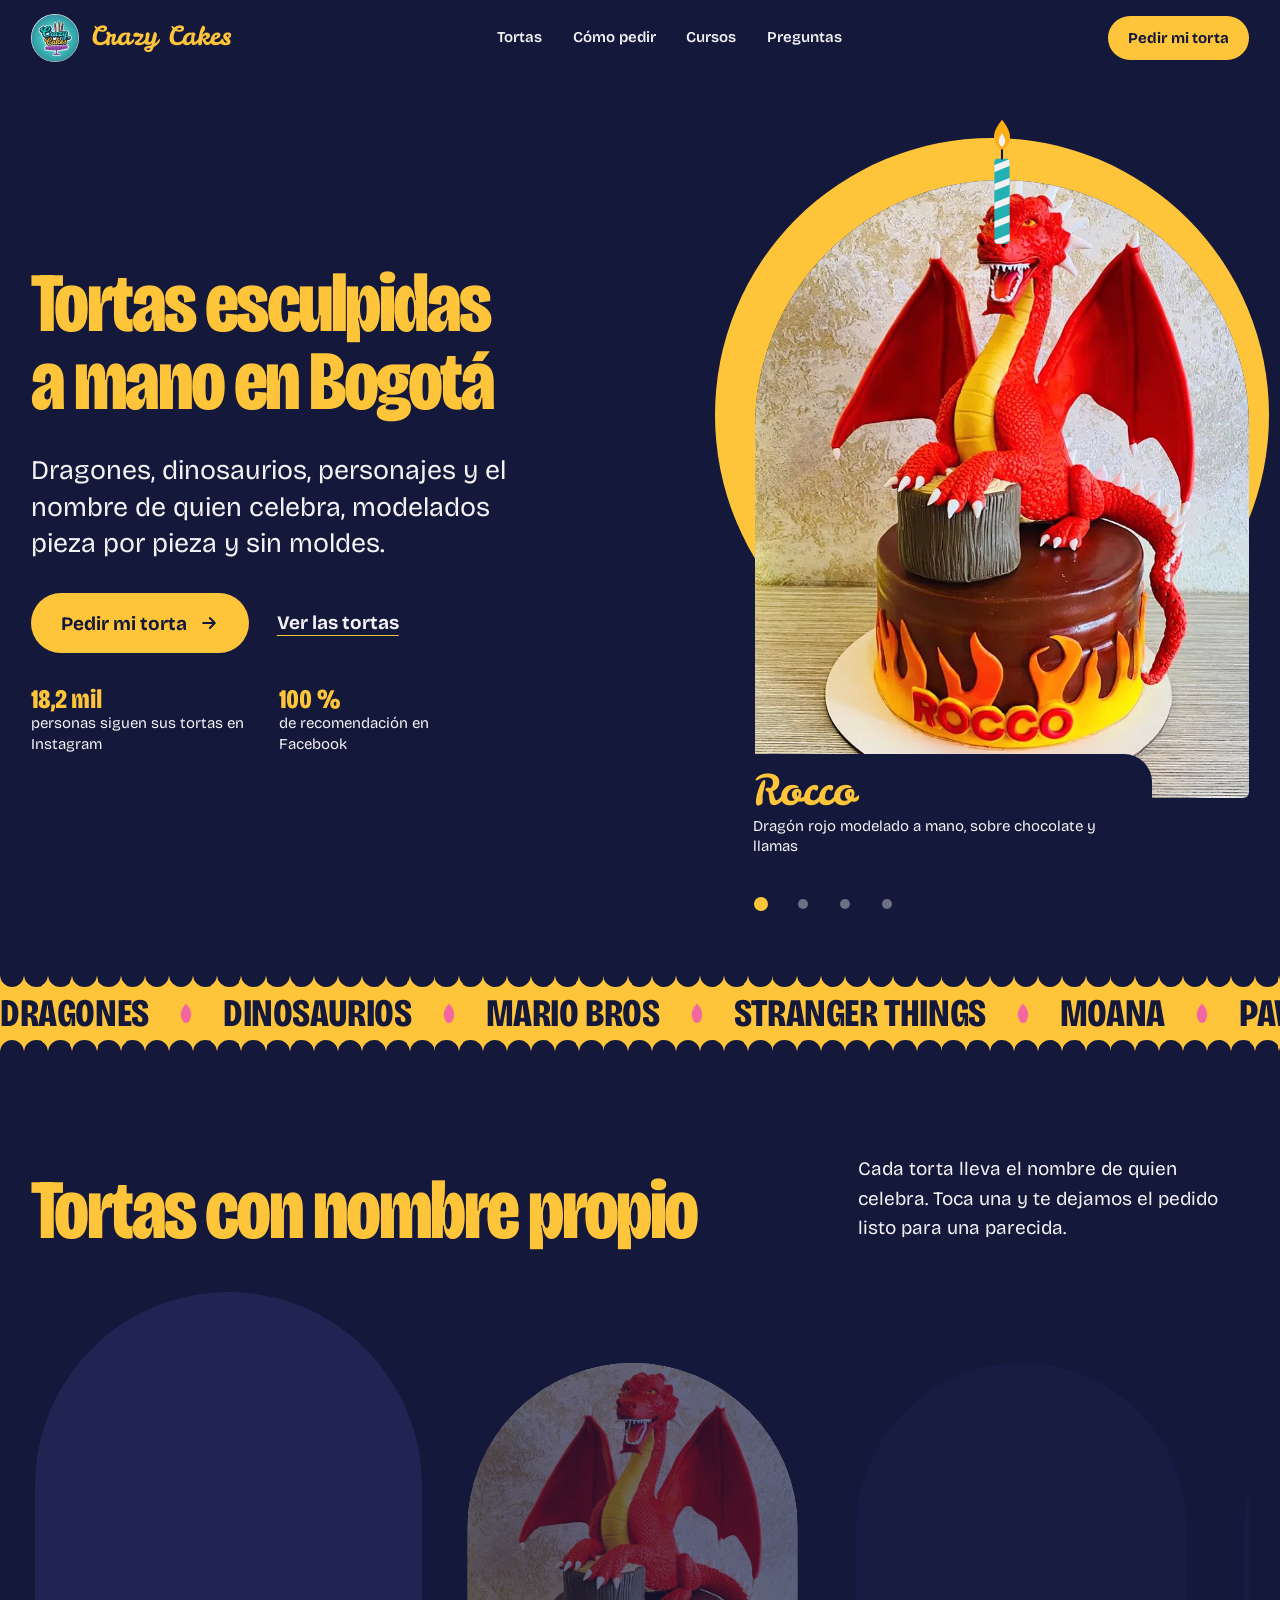
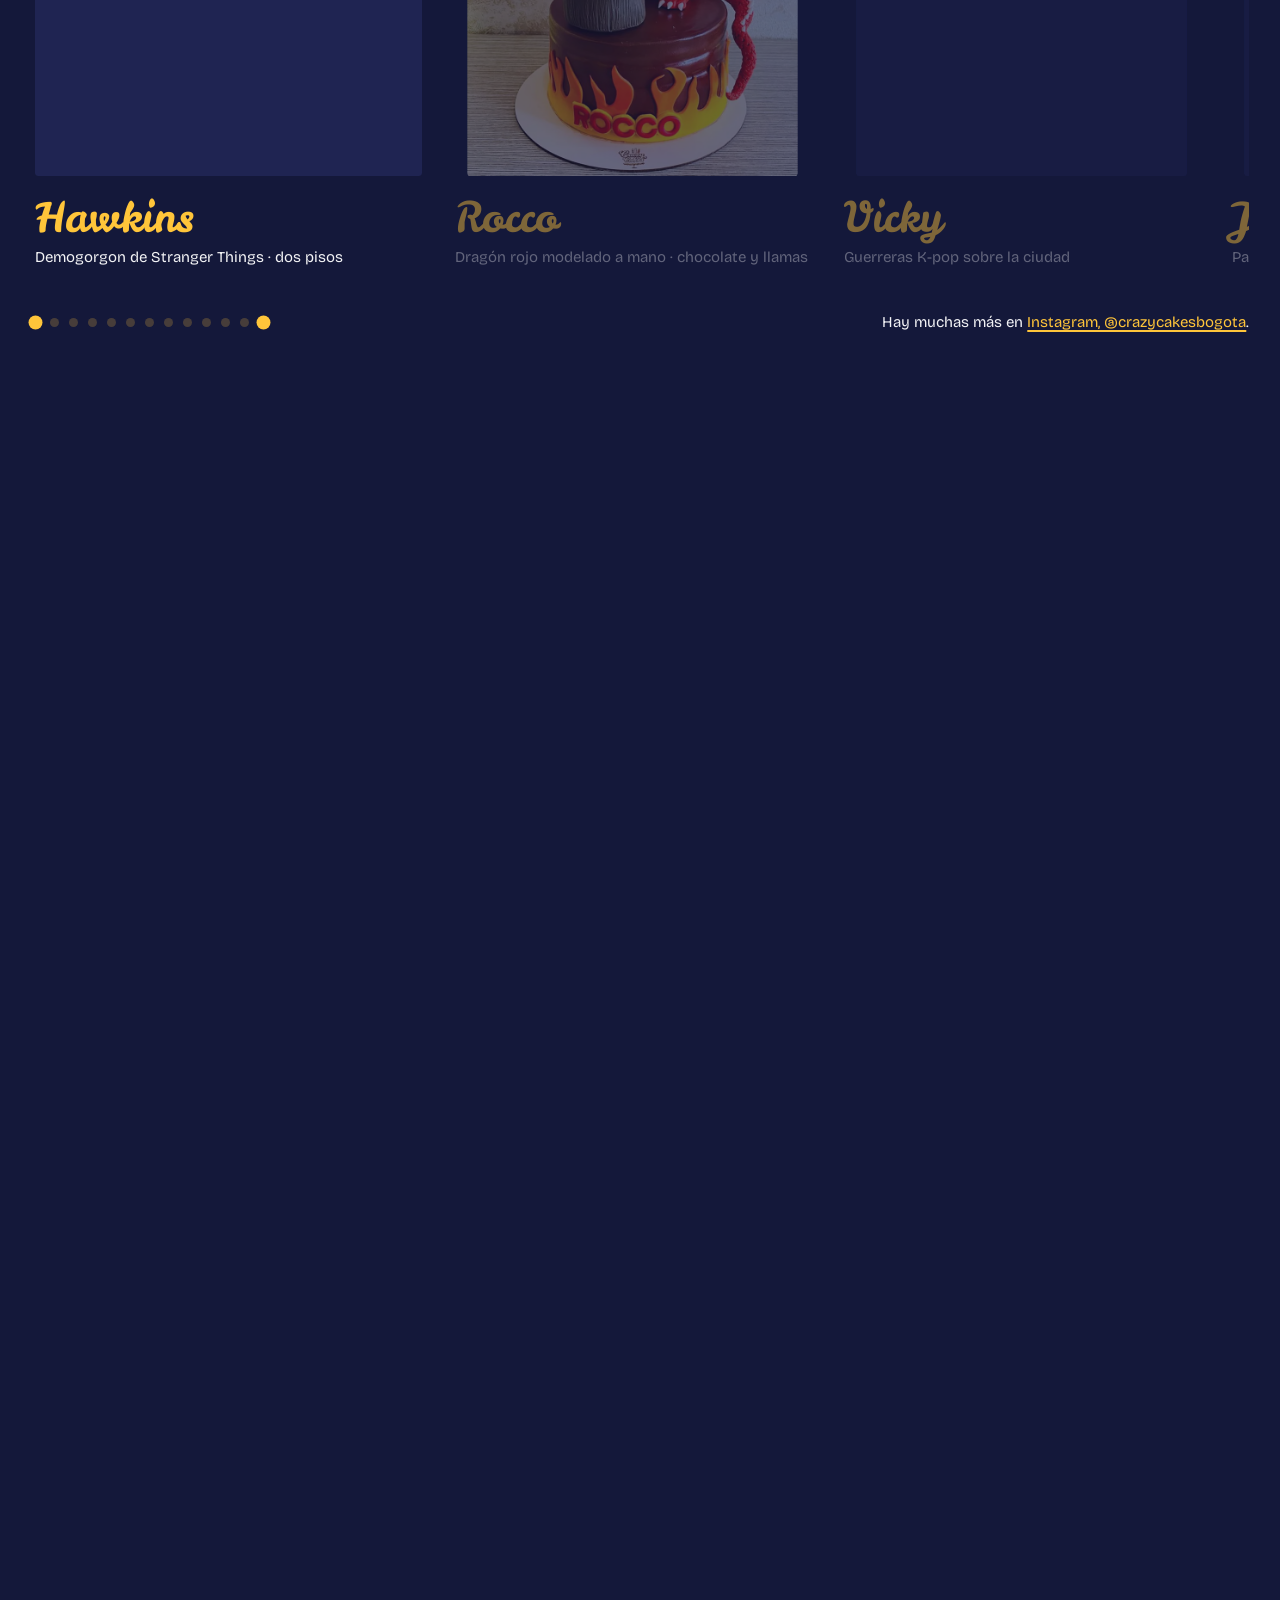
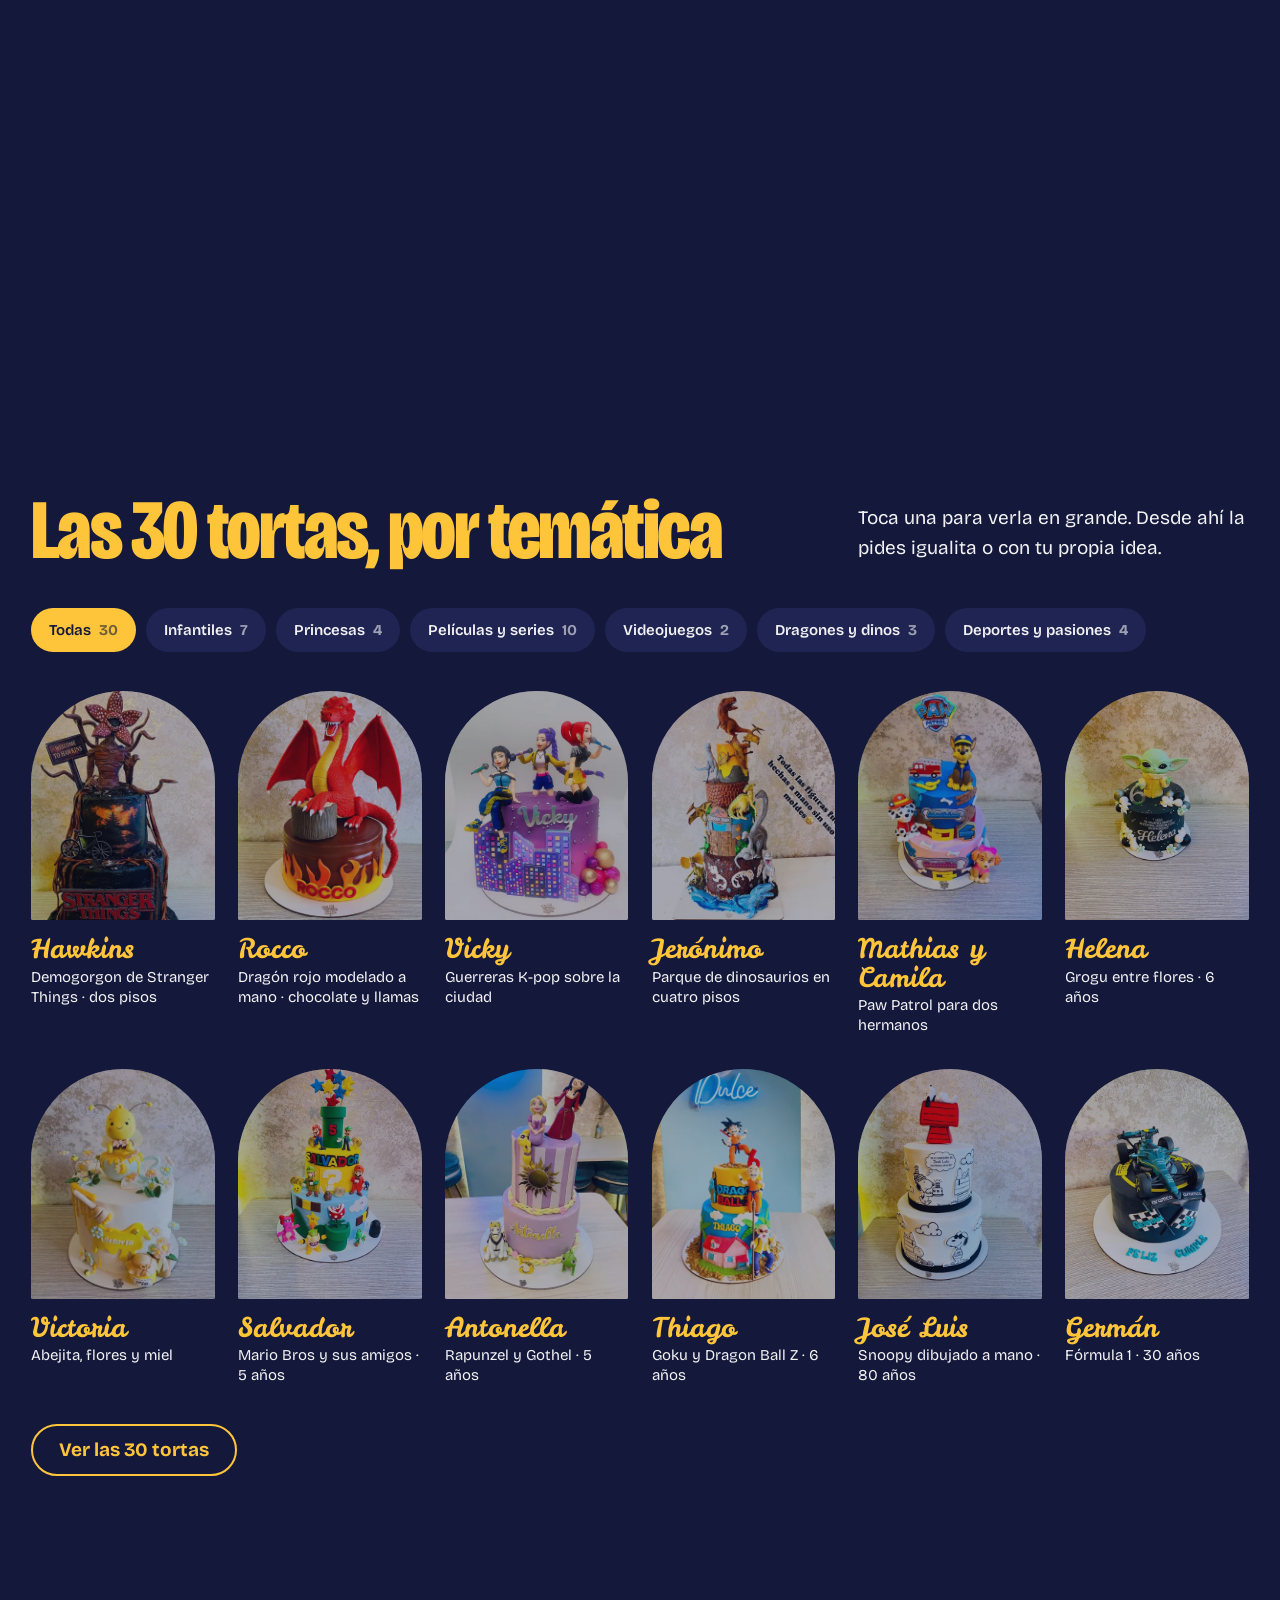
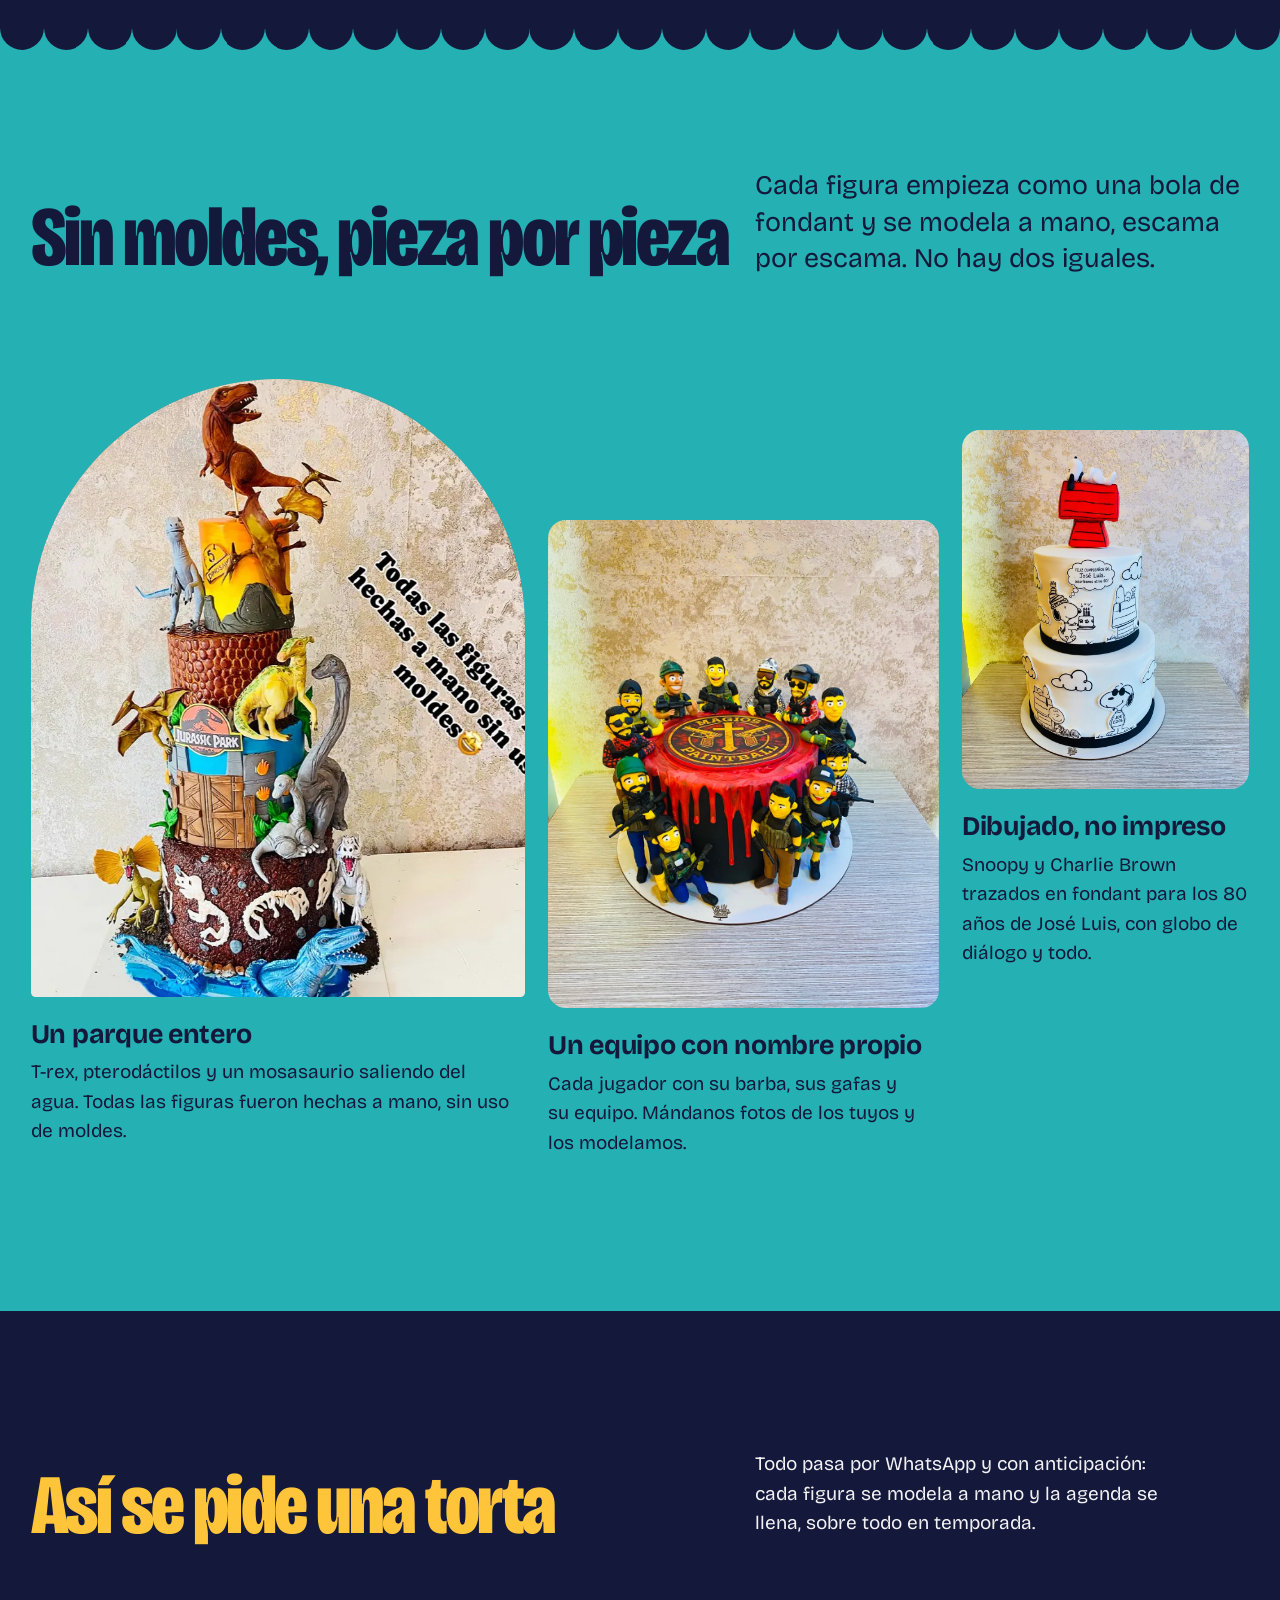
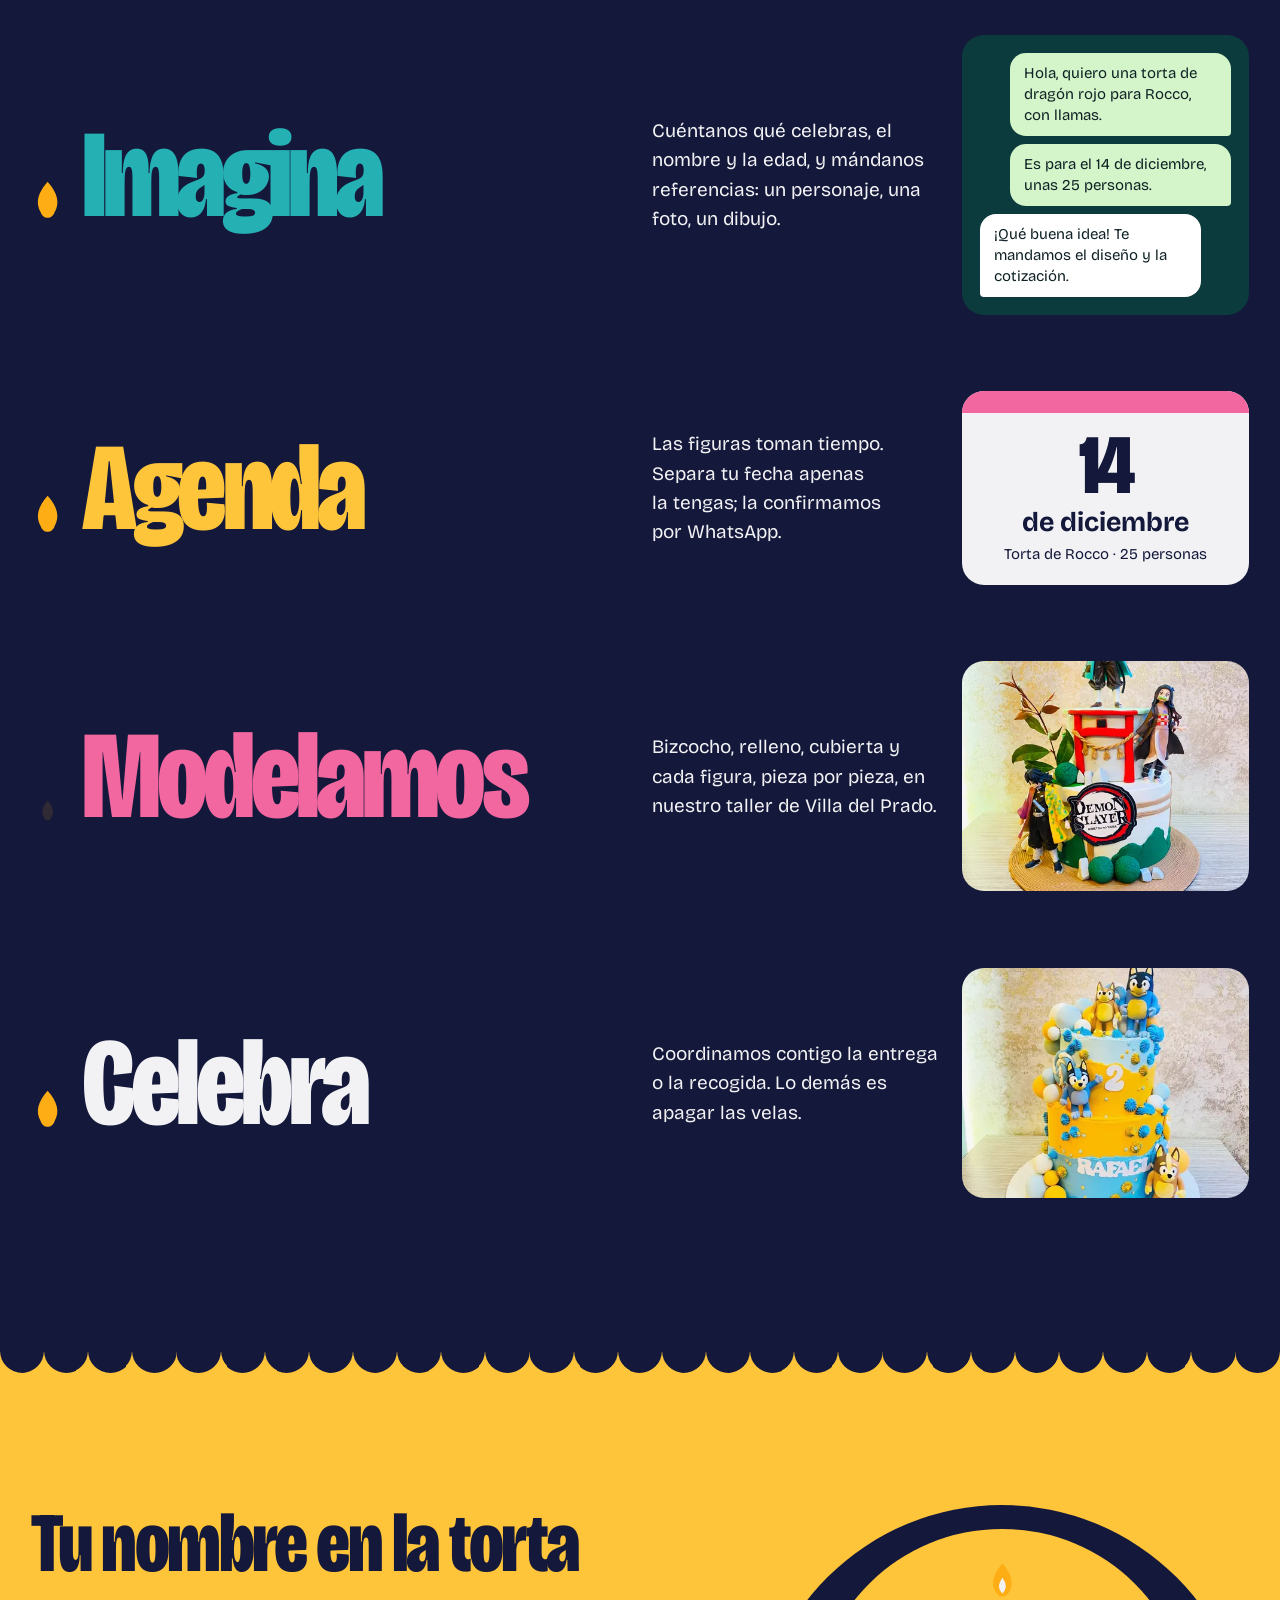
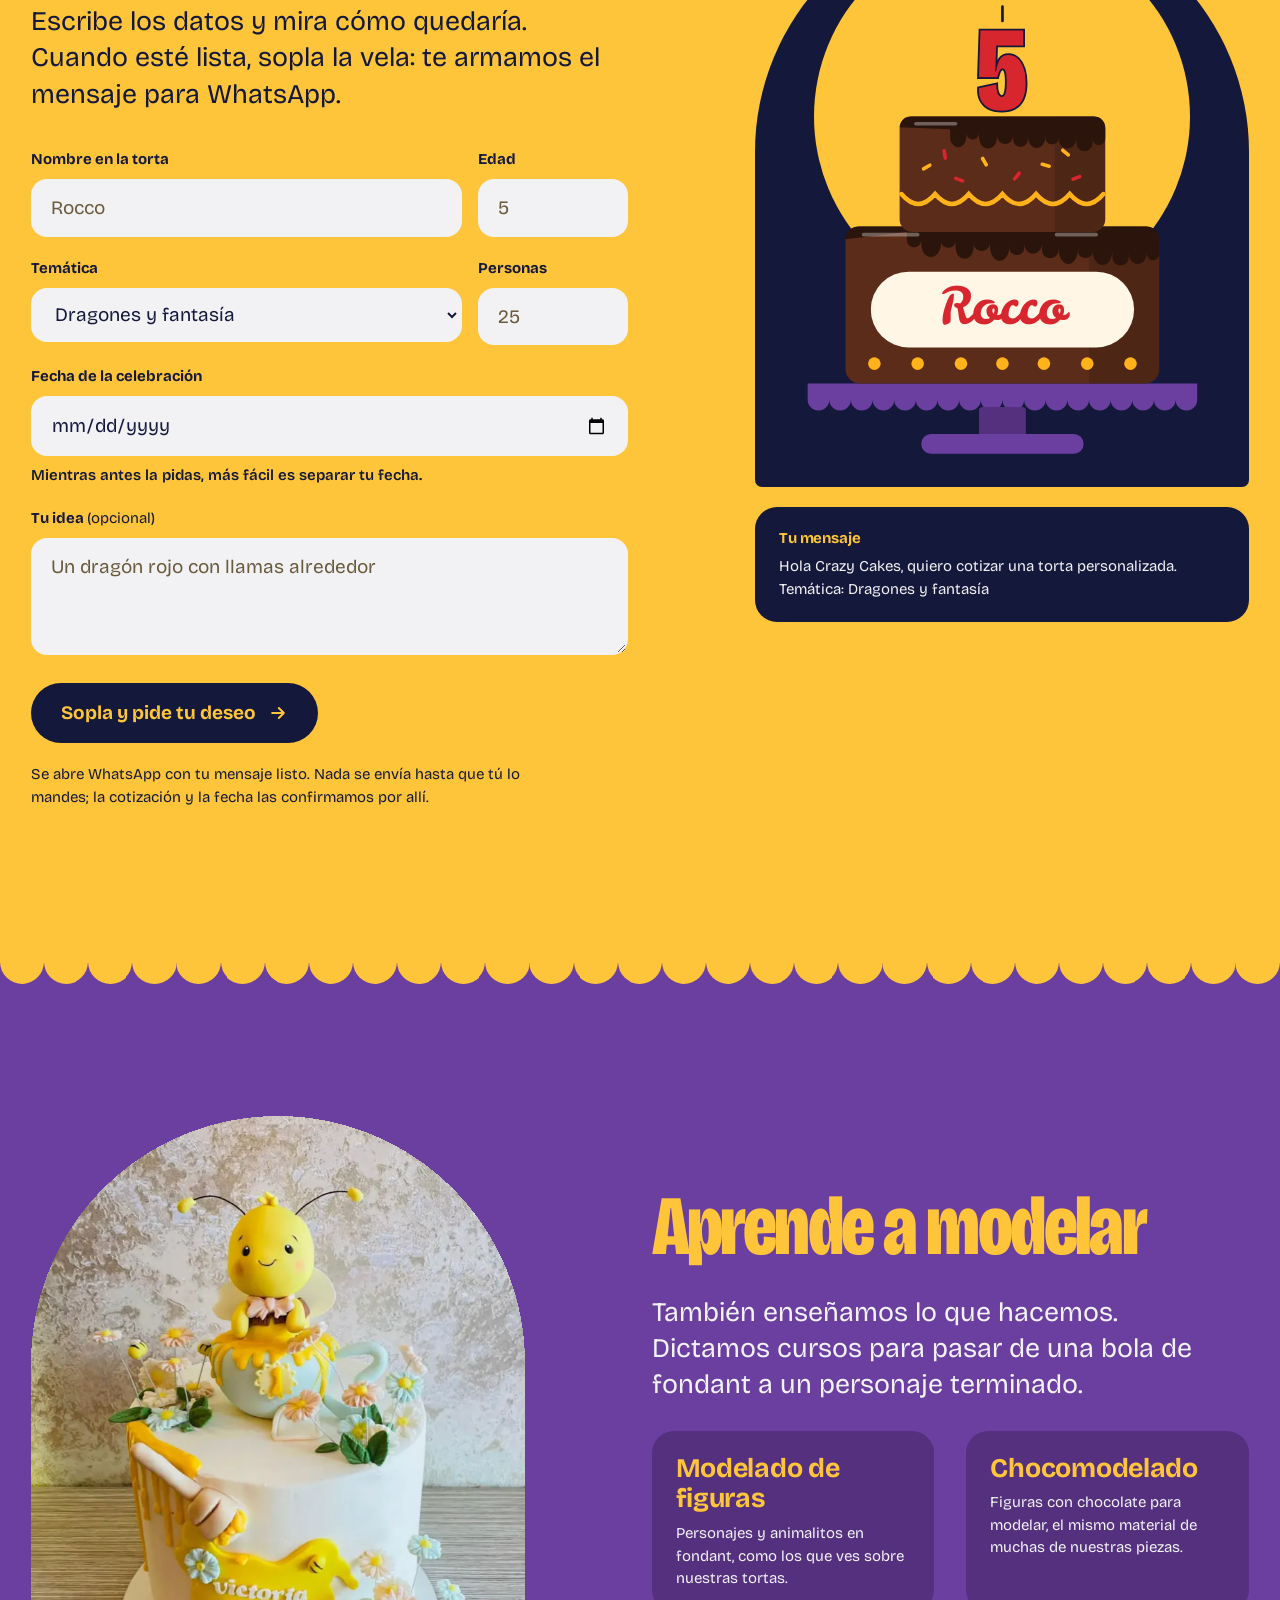
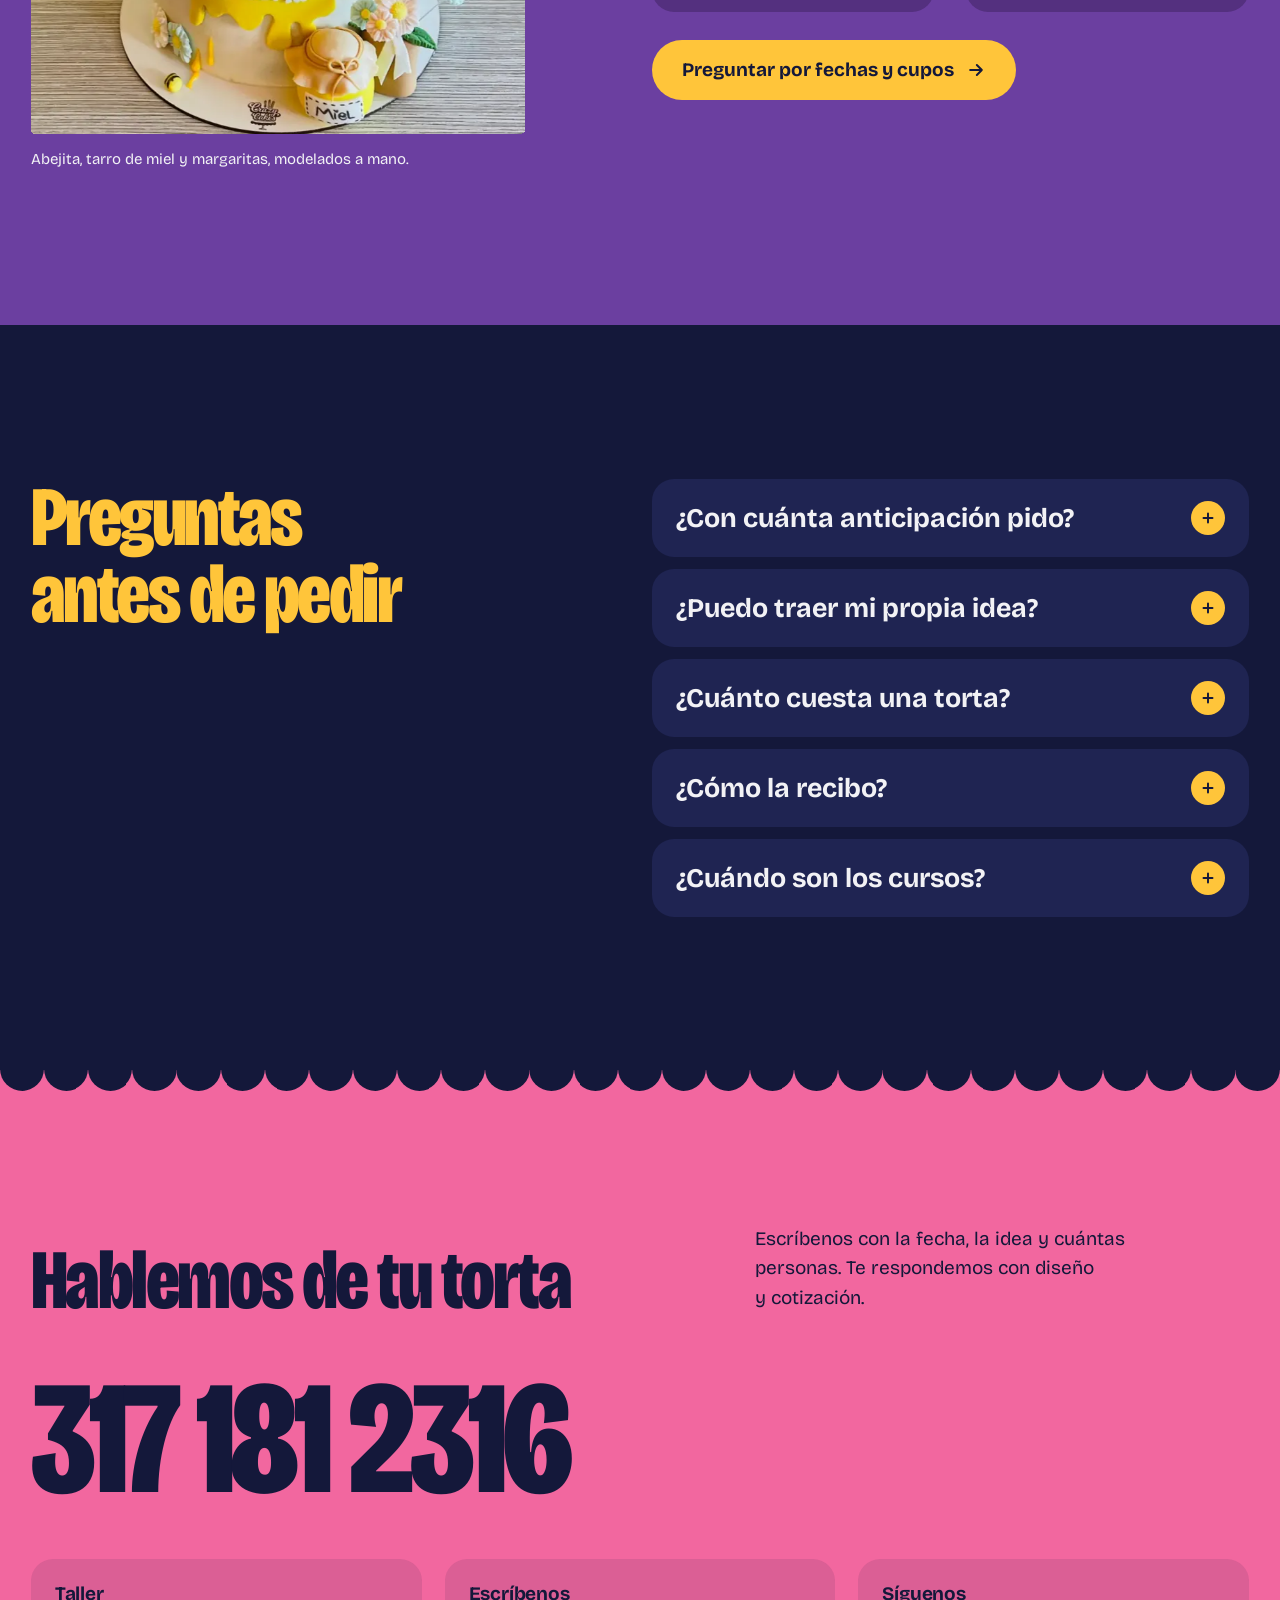
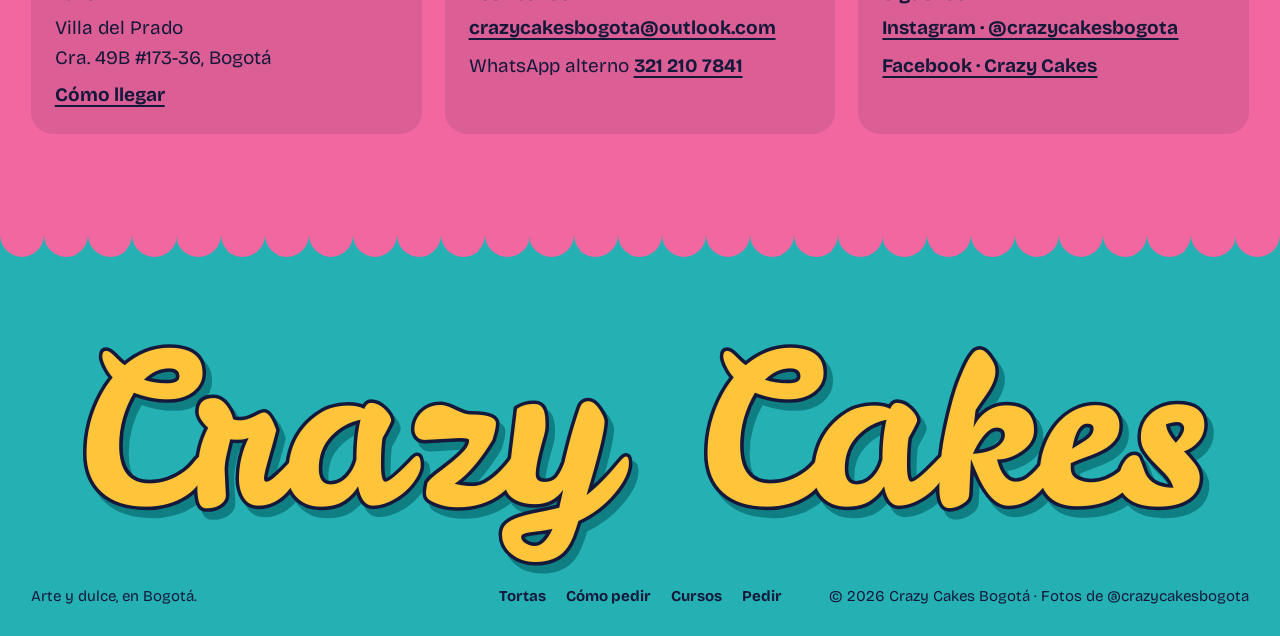
==== commit b10fe72a: "Página + crecimiento: 30 tortas, filtros, vista ampliada y SEO local - 30 fotos de Instagram en alta" ====
--- a/index.html
+++ b/index.html
@@ -3,26 +3,27 @@
 <head>
   <meta charset="utf-8">
   <meta name="viewport" content="width=device-width, initial-scale=1">
-  <title>Crazy Cakes Bogotá · Tortas esculpidas a mano</title>
-  <meta name="description" content="Tortas personalizadas en Bogotá con figuras modeladas a mano, sin moldes, y el nombre de quien celebra. Pídela por WhatsApp con anticipación. Cursos de modelado y chocomodelado.">
+  <title>Tortas personalizadas en Bogotá · Crazy Cakes</title>
+  <meta name="description" content="Tortas personalizadas en Bogotá con figuras modeladas a mano, sin moldes, y el nombre de quien celebra. Pídela por WhatsApp. Cursos de modelado y chocomodelado.">
   <meta name="theme-color" content="#14183a">
-  <meta property="og:title" content="Crazy Cakes Bogotá · Tortas esculpidas a mano">
+  <meta property="og:title" content="Tortas personalizadas en Bogotá · Crazy Cakes">
+  <link rel="canonical" href="https://listoia21-pixel.github.io/crazy-cakes-bogota/">
   <meta property="og:description" content="Dragones, dinosaurios, personajes y el nombre de quien celebra, modelados pieza por pieza y sin moldes.">
-  <meta property="og:image" content="https://listoia21-pixel.github.io/crazy-cakes-bogota/assets/tortas/dragon-rojo.jpg">
-  <meta property="og:image:width" content="640">
-  <meta property="og:image:height" content="640">
+  <meta property="og:image" content="https://listoia21-pixel.github.io/crazy-cakes-bogota/assets/og-crazy-cakes.jpg">
+  <meta property="og:image:width" content="1200">
+  <meta property="og:image:height" content="630">
+  <meta property="og:image:alt" content="Torta de chocolate con un dragón rojo modelado a mano y el nombre Rocco">
   <meta property="og:url" content="https://listoia21-pixel.github.io/crazy-cakes-bogota/">
   <meta property="og:type" content="website">
   <meta property="og:locale" content="es_CO">
   <meta name="twitter:card" content="summary_large_image">
-  <!-- Propuesta para el cliente: quitar noindex cuando Crazy Cakes la apruebe como sitio oficial -->
-  <meta name="robots" content="noindex">
   <link rel="icon" href="assets/logo.jpg">
   <link rel="preconnect" href="https://fonts.googleapis.com">
   <link rel="preconnect" href="https://fonts.gstatic.com" crossorigin>
   <link href="https://fonts.googleapis.com/css2?family=Bricolage+Grotesque:opsz,wdth,wght@12..96,75..100,400..800&family=Leckerli+One&display=swap" rel="stylesheet">
-  <link rel="preload" as="image" href="assets/tortas/dragon-rojo.jpg" fetchpriority="high">
+  <link rel="preload" as="image" href="assets/fotos/dragon-rojo-960.webp" imagesrcset="assets/fotos/dragon-rojo-480.webp 480w, assets/fotos/dragon-rojo-960.webp 960w, assets/fotos/dragon-rojo-1600.webp 1600w" imagesizes="(max-width: 760px) 92vw, 600px" fetchpriority="high">
   <link rel="stylesheet" href="styles.css">
+  <script type="application/ld+json">{"@context":"https://schema.org","@type":"Bakery","name":"Crazy Cakes Bogotá","description":"Tortas personalizadas con figuras modeladas a mano, sin moldes, y el nombre de quien celebra. Cursos de modelado de figuras y chocomodelado.","url":"https://listoia21-pixel.github.io/crazy-cakes-bogota/","image":"https://listoia21-pixel.github.io/crazy-cakes-bogota/assets/og-crazy-cakes.jpg","logo":"https://listoia21-pixel.github.io/crazy-cakes-bogota/assets/logo.jpg","telephone":"+57 317 181 2316","email":"crazycakesbogota@outlook.com","address":{"@type":"PostalAddress","streetAddress":"Cra. 49B #173-36, Villa del Prado","addressLocality":"Bogotá","addressRegion":"Bogotá D.C.","addressCountry":"CO"},"areaServed":{"@type":"City","name":"Bogotá"},"sameAs":["https://www.instagram.com/crazycakesbogota/","https://www.facebook.com/crazycakesbogota/"],"makesOffer":[{"@type":"Offer","itemOffered":{"@type":"Product","name":"Tortas personalizadas con figuras modeladas a mano"}},{"@type":"Offer","itemOffered":{"@type":"Service","name":"Cursos de modelado de figuras y chocomodelado"}}]}</script>
   <script>document.documentElement.classList.add("js");setTimeout(function(){var h=document.querySelector(".hero");h&&h.classList.add("is-on");if(!window.__cc){document.querySelectorAll("[data-reveal],[data-open]").forEach(function(e){e.classList.add("is-in")});document.querySelectorAll("[data-step]").forEach(function(e){e.classList.add("is-lit")})}},3000);</script>
 </head>
 <body>
@@ -71,10 +72,10 @@
           <path class="flame-core" d="M20 20c4 6 5 10 2 14-1 1-1 2-2 2s-1-1-2-2c-3-4-2-8 2-14z"/>
         </svg>
         <div class="arch">
-          <img class="is-on" src="assets/tortas/dragon-rojo.jpg" alt="Torta de chocolate con llamas y un dragón rojo modelado a mano, con el nombre Rocco" width="640" height="640" fetchpriority="high" data-slide data-name="Rocco" data-note="Dragón rojo modelado a mano, sobre chocolate y llamas">
-          <img src="assets/tortas/stranger-things.jpg" alt="Torta negra de dos pisos de Stranger Things con el Demogorgon modelado encima" width="640" height="640" loading="lazy" data-slide data-name="Hawkins" data-note="El Demogorgon de Stranger Things, en dos pisos">
-          <img src="assets/tortas/mario.jpg" alt="Torta de tres pisos de Mario Bros con estrellas, el número 5 y el nombre Salvador" width="480" height="640" loading="lazy" data-slide data-name="Salvador" data-note="Mario Bros y sus amigos para sus 5 años">
-          <img src="assets/tortas/moana.jpg" alt="Torta azul de Moana remando en su canoa entre olas y flores" width="480" height="640" loading="lazy" data-slide data-name="Moana" data-note="Moana en su canoa, entre olas y flores">
+          <img src="assets/fotos/dragon-rojo-960.webp" srcset="assets/fotos/dragon-rojo-480.webp 480w, assets/fotos/dragon-rojo-960.webp 960w, assets/fotos/dragon-rojo-1600.webp 1600w" sizes="(max-width: 760px) 92vw, 600px" alt="Torta de chocolate con llamas y un dragón rojo modelado a mano, con el nombre Rocco" width="960" height="960" class="is-on" fetchpriority="high" decoding="async" data-slide data-name="Rocco" data-note="Dragón rojo modelado a mano, sobre chocolate y llamas">
+          <img src="assets/fotos/stranger-things-960.webp" srcset="assets/fotos/stranger-things-480.webp 480w, assets/fotos/stranger-things-960.webp 960w, assets/fotos/stranger-things-1600.webp 1600w" sizes="(max-width: 760px) 92vw, 600px" alt="Torta negra de dos pisos de Stranger Things con el Demogorgon modelado encima y el letrero de Hawkins" width="960" height="960" loading="lazy" decoding="async" data-slide data-name="Hawkins" data-note="El Demogorgon de Stranger Things, en dos pisos">
+          <img src="assets/fotos/kpop-960.webp" srcset="assets/fotos/kpop-480.webp 480w, assets/fotos/kpop-960.webp 960w, assets/fotos/kpop-1600.webp 1600w" sizes="(max-width: 760px) 92vw, 600px" alt="Torta morada con tres guerreras K-pop modeladas a mano sobre edificios de colores y el nombre Vicky" width="960" height="1280" loading="lazy" decoding="async" data-slide data-name="Vicky" data-note="Guerreras K-pop modeladas a mano sobre la ciudad">
+          <img src="assets/fotos/mario-960.webp" srcset="assets/fotos/mario-480.webp 480w, assets/fotos/mario-960.webp 960w, assets/fotos/mario-1600.webp 1600w" sizes="(max-width: 760px) 92vw, 600px" alt="Torta de tres pisos de Mario Bros con estrellas, el número 5 y el nombre Salvador" width="960" height="1280" loading="lazy" decoding="async" data-slide data-name="Salvador" data-note="Mario Bros y sus amigos para sus 5 años">
         </div>
         <figcaption class="plate" aria-live="polite">
           <span class="plate-name" data-plate-name>Rocco</span>
@@ -83,8 +84,8 @@
         <div class="dots" role="group" aria-label="Elegir torta">
           <button type="button" aria-label="Torta de Rocco" aria-pressed="true" data-dot="0"></button>
           <button type="button" aria-label="Torta de Hawkins" aria-pressed="false" data-dot="1"></button>
-          <button type="button" aria-label="Torta de Salvador" aria-pressed="false" data-dot="2"></button>
-          <button type="button" aria-label="Torta de Moana" aria-pressed="false" data-dot="3"></button>
+          <button type="button" aria-label="Torta de Vicky" aria-pressed="false" data-dot="2"></button>
+          <button type="button" aria-label="Torta de Salvador" aria-pressed="false" data-dot="3"></button>
         </div>
       </figure>
     </section>
@@ -116,86 +117,86 @@
         <ol class="g-track" data-track>
           <li class="g-item g-item-lead">
             <a class="g-card" href="#pedido" data-pick data-theme="Películas y series" data-kind="Demogorgon de Stranger Things">
-              <span class="g-photo"><img src="assets/tortas/stranger-things.jpg" alt="Torta negra de dos pisos de Stranger Things con el Demogorgon modelado encima y el letrero de Hawkins" width="640" height="640" loading="lazy"></span>
+              <span class="g-photo"><img src="assets/fotos/stranger-things-960.webp" srcset="assets/fotos/stranger-things-480.webp 480w, assets/fotos/stranger-things-960.webp 960w, assets/fotos/stranger-things-1600.webp 1600w" sizes="(max-width: 760px) 74vw, 420px" alt="Torta negra de dos pisos de Stranger Things con el Demogorgon modelado encima y el letrero de Hawkins" width="960" height="960" loading="lazy" decoding="async"></span>
               <span class="g-name">Hawkins</span>
               <span class="g-meta">Demogorgon de Stranger Things · dos pisos</span>
             </a>
           </li>
           <li class="g-item">
             <a class="g-card" href="#pedido" data-pick data-theme="Dragones y fantasía" data-kind="Dragón rojo modelado a mano">
-              <span class="g-photo"><img src="assets/tortas/dragon-rojo.jpg" alt="Torta de chocolate con llamas y un dragón rojo modelado a mano" width="640" height="640" loading="lazy"></span>
+              <span class="g-photo"><img src="assets/fotos/dragon-rojo-960.webp" srcset="assets/fotos/dragon-rojo-480.webp 480w, assets/fotos/dragon-rojo-960.webp 960w, assets/fotos/dragon-rojo-1600.webp 1600w" sizes="(max-width: 760px) 74vw, 420px" alt="Torta de chocolate con llamas y un dragón rojo modelado a mano, con el nombre Rocco" width="960" height="960" loading="lazy" decoding="async"></span>
               <span class="g-name">Rocco</span>
-              <span class="g-meta">Dragón rojo · chocolate y llamas</span>
-            </a>
-          </li>
-          <li class="g-item">
-            <a class="g-card" href="#pedido" data-pick data-theme="Dinosaurios" data-kind="Parque de dinosaurios">
-              <span class="g-photo"><img src="assets/tortas/dinosaurios.jpg" alt="Torta de cuatro pisos de Jurassic Park rodeada de dinosaurios modelados a mano" width="640" height="640" loading="lazy"></span>
-              <span class="g-name">Jurassic</span>
-              <span class="g-meta">Dinosaurios sin moldes · cuatro pisos</span>
-            </a>
-          </li>
-          <li class="g-item">
-            <a class="g-card" href="#pedido" data-pick data-theme="Infantil y animalitos" data-kind="Paw Patrol y su torre">
-              <span class="g-photo"><img src="assets/tortas/paw-patrol.jpg" alt="Torta de Paw Patrol con la torre de vigilancia, los cachorros y sus vehículos" width="640" height="640" loading="lazy"></span>
-              <span class="g-name">Jerito</span>
-              <span class="g-meta">Paw Patrol y su torre · 3 años</span>
+              <span class="g-meta">Dragón rojo modelado a mano · chocolate y llamas</span>
+            </a>
+          </li>
+          <li class="g-item">
+            <a class="g-card" href="#pedido" data-pick data-theme="Películas y series" data-kind="Guerreras K-pop sobre la ciudad">
+              <span class="g-photo"><img src="assets/fotos/kpop-960.webp" srcset="assets/fotos/kpop-480.webp 480w, assets/fotos/kpop-960.webp 960w, assets/fotos/kpop-1600.webp 1600w" sizes="(max-width: 760px) 74vw, 420px" alt="Torta morada con tres guerreras K-pop modeladas a mano sobre edificios de colores y el nombre Vicky" width="960" height="1280" loading="lazy" decoding="async"></span>
+              <span class="g-name">Vicky</span>
+              <span class="g-meta">Guerreras K-pop sobre la ciudad</span>
+            </a>
+          </li>
+          <li class="g-item">
+            <a class="g-card" href="#pedido" data-pick data-theme="Dinosaurios" data-kind="Parque de dinosaurios en cuatro pisos">
+              <span class="g-photo"><img src="assets/fotos/dinosaurios-960.webp" srcset="assets/fotos/dinosaurios-480.webp 480w, assets/fotos/dinosaurios-960.webp 960w, assets/fotos/dinosaurios-1600.webp 1600w" sizes="(max-width: 760px) 74vw, 420px" alt="Torta de cuatro pisos de Jurassic Park rodeada de dinosaurios modelados a mano" width="960" height="960" loading="lazy" decoding="async"></span>
+              <span class="g-name">Jerónimo</span>
+              <span class="g-meta">Parque de dinosaurios en cuatro pisos</span>
+            </a>
+          </li>
+          <li class="g-item">
+            <a class="g-card" href="#pedido" data-pick data-theme="Infantil y animalitos" data-kind="Paw Patrol para dos hermanos">
+              <span class="g-photo"><img src="assets/fotos/paw-patrol-960.webp" srcset="assets/fotos/paw-patrol-480.webp 480w, assets/fotos/paw-patrol-960.webp 960w, assets/fotos/paw-patrol-1600.webp 1600w" sizes="(max-width: 760px) 74vw, 420px" alt="Torta de Paw Patrol de dos pisos con Chase, Marshall y Skye y los nombres Mathias y Camila" width="960" height="960" loading="lazy" decoding="async"></span>
+              <span class="g-name">Mathias y Camila</span>
+              <span class="g-meta">Paw Patrol para dos hermanos</span>
+            </a>
+          </li>
+          <li class="g-item">
+            <a class="g-card" href="#pedido" data-pick data-theme="Películas y series" data-kind="Grogu entre flores">
+              <span class="g-photo"><img src="assets/fotos/grogu-960.webp" srcset="assets/fotos/grogu-480.webp 480w, assets/fotos/grogu-960.webp 960w, assets/fotos/grogu-1600.webp 1600w" sizes="(max-width: 760px) 74vw, 420px" alt="Torta negra con Grogu modelado entre flores blancas, el número 6 y el nombre Helena" width="960" height="1280" loading="lazy" decoding="async"></span>
+              <span class="g-name">Helena</span>
+              <span class="g-meta">Grogu entre flores · 6 años</span>
             </a>
           </li>
           <li class="g-item">
             <a class="g-card" href="#pedido" data-pick data-theme="Infantil y animalitos" data-kind="Abejita, flores y miel">
-              <span class="g-photo"><img src="assets/tortas/abejita.jpg" alt="Torta blanca con una abejita sobre un tarro de miel, margaritas y el nombre Victoria" width="640" height="640" loading="lazy"></span>
+              <span class="g-photo"><img src="assets/fotos/abejita-960.webp" srcset="assets/fotos/abejita-480.webp 480w, assets/fotos/abejita-960.webp 960w, assets/fotos/abejita-1600.webp 1600w" sizes="(max-width: 760px) 74vw, 420px" alt="Torta blanca con una abejita sobre un tarro de miel, margaritas y el nombre Victoria" width="960" height="960" loading="lazy" decoding="async"></span>
               <span class="g-name">Victoria</span>
               <span class="g-meta">Abejita, flores y miel</span>
             </a>
           </li>
           <li class="g-item">
-            <a class="g-card" href="#pedido" data-pick data-theme="Princesas y flores" data-kind="Moana entre las olas">
-              <span class="g-photo"><img src="assets/tortas/moana.jpg" alt="Torta azul de dos pisos con Moana remando en su canoa entre olas y flores" width="480" height="640" loading="lazy"></span>
-              <span class="g-name">Moana</span>
-              <span class="g-meta">Entre las olas · dos pisos y canoa</span>
-            </a>
-          </li>
-          <li class="g-item">
             <a class="g-card" href="#pedido" data-pick data-theme="Videojuegos" data-kind="Mario Bros y sus amigos">
-              <span class="g-photo"><img src="assets/tortas/mario.jpg" alt="Torta de tres pisos de Mario Bros con estrellas, el número 5 y el nombre Salvador" width="480" height="640" loading="lazy"></span>
+              <span class="g-photo"><img src="assets/fotos/mario-960.webp" srcset="assets/fotos/mario-480.webp 480w, assets/fotos/mario-960.webp 960w, assets/fotos/mario-1600.webp 1600w" sizes="(max-width: 760px) 74vw, 420px" alt="Torta de tres pisos de Mario Bros con estrellas, el número 5 y el nombre Salvador" width="960" height="1280" loading="lazy" decoding="async"></span>
               <span class="g-name">Salvador</span>
-              <span class="g-meta">Mario Bros · 5 años</span>
-            </a>
-          </li>
-          <li class="g-item">
-            <a class="g-card" href="#pedido" data-pick data-theme="Películas y series" data-kind="Snoopy en blanco y negro">
-              <span class="g-photo"><img src="assets/tortas/snoopy.jpg" alt="Torta blanca de dos pisos con Snoopy dibujado en blanco y negro para unos 80 años" width="482" height="640" loading="lazy"></span>
+              <span class="g-meta">Mario Bros y sus amigos · 5 años</span>
+            </a>
+          </li>
+          <li class="g-item">
+            <a class="g-card" href="#pedido" data-pick data-theme="Princesas y flores" data-kind="Rapunzel y Gothel">
+              <span class="g-photo"><img src="assets/fotos/rapunzel-960.webp" srcset="assets/fotos/rapunzel-480.webp 480w, assets/fotos/rapunzel-960.webp 960w, assets/fotos/rapunzel-1600.webp 1600w" sizes="(max-width: 760px) 74vw, 420px" alt="Torta lila de dos pisos con Rapunzel y Gothel modeladas encima, Pascal, Máximo y el nombre Antonella" width="960" height="960" loading="lazy" decoding="async"></span>
+              <span class="g-name">Antonella</span>
+              <span class="g-meta">Rapunzel y Gothel · 5 años</span>
+            </a>
+          </li>
+          <li class="g-item">
+            <a class="g-card" href="#pedido" data-pick data-theme="Películas y series" data-kind="Goku y Dragon Ball Z">
+              <span class="g-photo"><img src="assets/fotos/dragon-ball-960.webp" srcset="assets/fotos/dragon-ball-480.webp 480w, assets/fotos/dragon-ball-960.webp 960w, assets/fotos/dragon-ball-1600.webp 1600w" sizes="(max-width: 760px) 74vw, 420px" alt="Torta de dos pisos de Dragon Ball Z con Goku, Krilin y el Maestro Roshi modelados y el nombre Thiago" width="960" height="960" loading="lazy" decoding="async"></span>
+              <span class="g-name">Thiago</span>
+              <span class="g-meta">Goku y Dragon Ball Z · 6 años</span>
+            </a>
+          </li>
+          <li class="g-item">
+            <a class="g-card" href="#pedido" data-pick data-theme="Películas y series" data-kind="Snoopy dibujado a mano">
+              <span class="g-photo"><img src="assets/fotos/snoopy-960.webp" srcset="assets/fotos/snoopy-480.webp 480w, assets/fotos/snoopy-960.webp 960w, assets/fotos/snoopy-1600.webp 1600w" sizes="(max-width: 760px) 74vw, 420px" alt="Torta blanca de dos pisos con Snoopy dibujado en blanco y negro para los 80 años de José Luis" width="960" height="1274" loading="lazy" decoding="async"></span>
               <span class="g-name">José Luis</span>
               <span class="g-meta">Snoopy dibujado a mano · 80 años</span>
             </a>
           </li>
           <li class="g-item">
-            <a class="g-card" href="#pedido" data-pick data-theme="Deportes y pasiones" data-kind="Equipo de paintball">
-              <span class="g-photo"><img src="assets/tortas/paintball.jpg" alt="Torta negra con chorreado rojo y un equipo de jugadores de paintball modelados alrededor" width="480" height="640" loading="lazy"></span>
-              <span class="g-name">Paintball</span>
-              <span class="g-meta">Una figura por jugador</span>
-            </a>
-          </li>
-          <li class="g-item">
-            <a class="g-card" href="#pedido" data-pick data-theme="Infantil y animalitos" data-kind="Obra en construcción con chocolate">
-              <span class="g-photo"><img src="assets/tortas/construccion.jpg" alt="Torta de chocolate en construcción con volqueta, excavadora y señales de obra" width="480" height="640" loading="lazy"></span>
-              <span class="g-name">Oz</span>
-              <span class="g-meta">Obra con chocolate · 3 años</span>
-            </a>
-          </li>
-          <li class="g-item">
-            <a class="g-card" href="#pedido" data-pick data-theme="Películas y series" data-kind="El Señor de los Anillos">
-              <span class="g-photo"><img src="assets/tortas/senor-anillos.jpg" alt="Torta de El Señor de los Anillos con mapa de la Tierra Media, flechas y una espada" width="480" height="640" loading="lazy"></span>
-              <span class="g-name">El anillo</span>
-              <span class="g-meta">Mapa, flechas y espada</span>
-            </a>
-          </li>
-          <li class="g-item">
-            <a class="g-card" href="#pedido" data-pick data-theme="Películas y series" data-kind="El DeLorean de Volver al Futuro">
-              <span class="g-photo"><img src="assets/tortas/volver-futuro.jpg" alt="Torta blanca de Volver al Futuro con el DeLorean dejando un rastro de fuego" width="480" height="640" loading="lazy"></span>
-              <span class="g-name">DeLorean</span>
-              <span class="g-meta">Volver al Futuro · rastro de fuego</span>
+            <a class="g-card" href="#pedido" data-pick data-theme="Deportes y pasiones" data-kind="Fórmula 1">
+              <span class="g-photo"><img src="assets/fotos/formula-1-960.webp" srcset="assets/fotos/formula-1-480.webp 480w, assets/fotos/formula-1-960.webp 960w, assets/fotos/formula-1-1600.webp 1600w" sizes="(max-width: 760px) 74vw, 420px" alt="Torta negra con un monoplaza de Fórmula 1 modelado, banderas a cuadros, el nombre Germán y el número 30" width="960" height="1280" loading="lazy" decoding="async"></span>
+              <span class="g-name">Germán</span>
+              <span class="g-meta">Fórmula 1 · 30 años</span>
             </a>
           </li>
           <li class="g-item g-end">
@@ -203,6 +204,7 @@
               <p class="g-end-title">¿Y la tuya?</p>
               <p>Mándanos el personaje, el nombre y la fecha. La modelamos desde cero.</p>
               <a class="btn" href="#pedido">Pedir la mía</a>
+              <a class="link link-dark" href="#coleccion">Ver las 30 tortas</a>
             </div>
           </li>
         </ol>
@@ -210,6 +212,257 @@
         <p class="g-more">Hay muchas más en <a href="https://www.instagram.com/crazycakesbogota/" target="_blank" rel="noopener">Instagram, @crazycakesbogota</a>.</p>
       </div>
     </section>
+
+    <!-- Collection: every cake, by theme; one opens in the lightbox -->
+    <section class="collection" id="coleccion" aria-labelledby="col-title">
+      <div class="col-head">
+        <h2 id="col-title" data-reveal>Las 30 tortas, por temática</h2>
+        <p data-reveal>Toca una para verla en grande. Desde ahí la pides igualita o con tu propia idea.</p>
+      </div>
+      <div class="col-filters" role="group" aria-label="Filtrar tortas por temática">
+        <button type="button" class="chip" aria-pressed="true" data-filter="todas">Todas <span>30</span></button>
+        <button type="button" class="chip" aria-pressed="false" data-filter="infantiles">Infantiles <span>7</span></button>
+        <button type="button" class="chip" aria-pressed="false" data-filter="princesas">Princesas <span>4</span></button>
+        <button type="button" class="chip" aria-pressed="false" data-filter="peliculas">Películas y series <span>10</span></button>
+        <button type="button" class="chip" aria-pressed="false" data-filter="videojuegos">Videojuegos <span>2</span></button>
+        <button type="button" class="chip" aria-pressed="false" data-filter="dragones">Dragones y dinos <span>3</span></button>
+        <button type="button" class="chip" aria-pressed="false" data-filter="deportes">Deportes y pasiones <span>4</span></button>
+      </div>
+      <ul class="col-grid is-collapsed" data-col-grid>
+          <li class="col-item" data-filter="peliculas">
+            <button type="button" class="col-card" data-open-cake data-slug="stranger-things" data-name="Hawkins" data-detail="Demogorgon de Stranger Things · dos pisos" data-theme="Películas y series" data-post="https://www.instagram.com/crazycakesbogota/p/DWDLrJzkecH/" aria-haspopup="dialog">
+              <span class="col-photo"><img src="assets/fotos/stranger-things-480.webp" srcset="assets/fotos/stranger-things-480.webp 480w, assets/fotos/stranger-things-960.webp 960w" sizes="(max-width: 760px) 44vw, (max-width: 1020px) 30vw, 15vw" alt="Torta negra de dos pisos de Stranger Things con el Demogorgon modelado encima y el letrero de Hawkins" width="960" height="960" loading="lazy" decoding="async"></span>
+              <span class="col-name">Hawkins</span>
+              <span class="col-meta">Demogorgon de Stranger Things · dos pisos</span>
+            </button>
+          </li>
+          <li class="col-item" data-filter="dragones">
+            <button type="button" class="col-card" data-open-cake data-slug="dragon-rojo" data-name="Rocco" data-detail="Dragón rojo modelado a mano · chocolate y llamas" data-theme="Dragones y fantasía" data-post="https://www.instagram.com/crazycakesbogota/p/DVKzokfDhaZ/" aria-haspopup="dialog">
+              <span class="col-photo"><img src="assets/fotos/dragon-rojo-480.webp" srcset="assets/fotos/dragon-rojo-480.webp 480w, assets/fotos/dragon-rojo-960.webp 960w" sizes="(max-width: 760px) 44vw, (max-width: 1020px) 30vw, 15vw" alt="Torta de chocolate con llamas y un dragón rojo modelado a mano, con el nombre Rocco" width="960" height="960" loading="lazy" decoding="async"></span>
+              <span class="col-name">Rocco</span>
+              <span class="col-meta">Dragón rojo modelado a mano · chocolate y llamas</span>
+            </button>
+          </li>
+          <li class="col-item" data-filter="peliculas">
+            <button type="button" class="col-card" data-open-cake data-slug="kpop" data-name="Vicky" data-detail="Guerreras K-pop sobre la ciudad" data-theme="Películas y series" data-post="https://www.instagram.com/crazycakesbogota/p/DZf5gOPGMog/" aria-haspopup="dialog">
+              <span class="col-photo"><img src="assets/fotos/kpop-480.webp" srcset="assets/fotos/kpop-480.webp 480w, assets/fotos/kpop-960.webp 960w" sizes="(max-width: 760px) 44vw, (max-width: 1020px) 30vw, 15vw" alt="Torta morada con tres guerreras K-pop modeladas a mano sobre edificios de colores y el nombre Vicky" width="960" height="1280" loading="lazy" decoding="async"></span>
+              <span class="col-name">Vicky</span>
+              <span class="col-meta">Guerreras K-pop sobre la ciudad</span>
+            </button>
+          </li>
+          <li class="col-item" data-filter="dragones">
+            <button type="button" class="col-card" data-open-cake data-slug="dinosaurios" data-name="Jerónimo" data-detail="Parque de dinosaurios en cuatro pisos" data-theme="Dinosaurios" data-post="https://www.instagram.com/crazycakesbogota/p/C_JBiiYuLr5/" aria-haspopup="dialog">
+              <span class="col-photo"><img src="assets/fotos/dinosaurios-480.webp" srcset="assets/fotos/dinosaurios-480.webp 480w, assets/fotos/dinosaurios-960.webp 960w" sizes="(max-width: 760px) 44vw, (max-width: 1020px) 30vw, 15vw" alt="Torta de cuatro pisos de Jurassic Park rodeada de dinosaurios modelados a mano" width="960" height="960" loading="lazy" decoding="async"></span>
+              <span class="col-name">Jerónimo</span>
+              <span class="col-meta">Parque de dinosaurios en cuatro pisos</span>
+            </button>
+          </li>
+          <li class="col-item" data-filter="infantiles">
+            <button type="button" class="col-card" data-open-cake data-slug="paw-patrol" data-name="Mathias y Camila" data-detail="Paw Patrol para dos hermanos" data-theme="Infantil y animalitos" data-post="https://www.instagram.com/crazycakesbogota/p/DYQi8IOEZCs/" aria-haspopup="dialog">
+              <span class="col-photo"><img src="assets/fotos/paw-patrol-480.webp" srcset="assets/fotos/paw-patrol-480.webp 480w, assets/fotos/paw-patrol-960.webp 960w" sizes="(max-width: 760px) 44vw, (max-width: 1020px) 30vw, 15vw" alt="Torta de Paw Patrol de dos pisos con Chase, Marshall y Skye y los nombres Mathias y Camila" width="960" height="960" loading="lazy" decoding="async"></span>
+              <span class="col-name">Mathias y Camila</span>
+              <span class="col-meta">Paw Patrol para dos hermanos</span>
+            </button>
+          </li>
+          <li class="col-item" data-filter="peliculas">
+            <button type="button" class="col-card" data-open-cake data-slug="grogu" data-name="Helena" data-detail="Grogu entre flores · 6 años" data-theme="Películas y series" data-post="https://www.instagram.com/crazycakesbogota/p/DZDNSmzEeud/" aria-haspopup="dialog">
+              <span class="col-photo"><img src="assets/fotos/grogu-480.webp" srcset="assets/fotos/grogu-480.webp 480w, assets/fotos/grogu-960.webp 960w" sizes="(max-width: 760px) 44vw, (max-width: 1020px) 30vw, 15vw" alt="Torta negra con Grogu modelado entre flores blancas, el número 6 y el nombre Helena" width="960" height="1280" loading="lazy" decoding="async"></span>
+              <span class="col-name">Helena</span>
+              <span class="col-meta">Grogu entre flores · 6 años</span>
+            </button>
+          </li>
+          <li class="col-item" data-filter="infantiles">
+            <button type="button" class="col-card" data-open-cake data-slug="abejita" data-name="Victoria" data-detail="Abejita, flores y miel" data-theme="Infantil y animalitos" data-post="https://www.instagram.com/crazycakesbogota/p/Deuuwz4GIXe/" aria-haspopup="dialog">
+              <span class="col-photo"><img src="assets/fotos/abejita-480.webp" srcset="assets/fotos/abejita-480.webp 480w, assets/fotos/abejita-960.webp 960w" sizes="(max-width: 760px) 44vw, (max-width: 1020px) 30vw, 15vw" alt="Torta blanca con una abejita sobre un tarro de miel, margaritas y el nombre Victoria" width="960" height="960" loading="lazy" decoding="async"></span>
+              <span class="col-name">Victoria</span>
+              <span class="col-meta">Abejita, flores y miel</span>
+            </button>
+          </li>
+          <li class="col-item" data-filter="videojuegos">
+            <button type="button" class="col-card" data-open-cake data-slug="mario" data-name="Salvador" data-detail="Mario Bros y sus amigos · 5 años" data-theme="Videojuegos" data-post="https://www.instagram.com/crazycakesbogota/p/DdjRzmTEc_8/" aria-haspopup="dialog">
+              <span class="col-photo"><img src="assets/fotos/mario-480.webp" srcset="assets/fotos/mario-480.webp 480w, assets/fotos/mario-960.webp 960w" sizes="(max-width: 760px) 44vw, (max-width: 1020px) 30vw, 15vw" alt="Torta de tres pisos de Mario Bros con estrellas, el número 5 y el nombre Salvador" width="960" height="1280" loading="lazy" decoding="async"></span>
+              <span class="col-name">Salvador</span>
+              <span class="col-meta">Mario Bros y sus amigos · 5 años</span>
+            </button>
+          </li>
+          <li class="col-item" data-filter="princesas">
+            <button type="button" class="col-card" data-open-cake data-slug="rapunzel" data-name="Antonella" data-detail="Rapunzel y Gothel · 5 años" data-theme="Princesas y flores" data-post="https://www.instagram.com/crazycakesbogota/p/DP48F02kUZR/" aria-haspopup="dialog">
+              <span class="col-photo"><img src="assets/fotos/rapunzel-480.webp" srcset="assets/fotos/rapunzel-480.webp 480w, assets/fotos/rapunzel-960.webp 960w" sizes="(max-width: 760px) 44vw, (max-width: 1020px) 30vw, 15vw" alt="Torta lila de dos pisos con Rapunzel y Gothel modeladas encima, Pascal, Máximo y el nombre Antonella" width="960" height="960" loading="lazy" decoding="async"></span>
+              <span class="col-name">Antonella</span>
+              <span class="col-meta">Rapunzel y Gothel · 5 años</span>
+            </button>
+          </li>
+          <li class="col-item" data-filter="peliculas">
+            <button type="button" class="col-card" data-open-cake data-slug="dragon-ball" data-name="Thiago" data-detail="Goku y Dragon Ball Z · 6 años" data-theme="Películas y series" data-post="https://www.instagram.com/crazycakesbogota/p/DVc37ergItV/" aria-haspopup="dialog">
+              <span class="col-photo"><img src="assets/fotos/dragon-ball-480.webp" srcset="assets/fotos/dragon-ball-480.webp 480w, assets/fotos/dragon-ball-960.webp 960w" sizes="(max-width: 760px) 44vw, (max-width: 1020px) 30vw, 15vw" alt="Torta de dos pisos de Dragon Ball Z con Goku, Krilin y el Maestro Roshi modelados y el nombre Thiago" width="960" height="960" loading="lazy" decoding="async"></span>
+              <span class="col-name">Thiago</span>
+              <span class="col-meta">Goku y Dragon Ball Z · 6 años</span>
+            </button>
+          </li>
+          <li class="col-item" data-filter="peliculas">
+            <button type="button" class="col-card" data-open-cake data-slug="snoopy" data-name="José Luis" data-detail="Snoopy dibujado a mano · 80 años" data-theme="Películas y series" data-post="https://www.instagram.com/crazycakesbogota/p/DdjRhnKEe00/" aria-haspopup="dialog">
+              <span class="col-photo"><img src="assets/fotos/snoopy-480.webp" srcset="assets/fotos/snoopy-480.webp 480w, assets/fotos/snoopy-960.webp 960w" sizes="(max-width: 760px) 44vw, (max-width: 1020px) 30vw, 15vw" alt="Torta blanca de dos pisos con Snoopy dibujado en blanco y negro para los 80 años de José Luis" width="960" height="1274" loading="lazy" decoding="async"></span>
+              <span class="col-name">José Luis</span>
+              <span class="col-meta">Snoopy dibujado a mano · 80 años</span>
+            </button>
+          </li>
+          <li class="col-item" data-filter="deportes">
+            <button type="button" class="col-card" data-open-cake data-slug="formula-1" data-name="Germán" data-detail="Fórmula 1 · 30 años" data-theme="Deportes y pasiones" data-post="https://www.instagram.com/crazycakesbogota/p/DXb1_PdljOa/" aria-haspopup="dialog">
+              <span class="col-photo"><img src="assets/fotos/formula-1-480.webp" srcset="assets/fotos/formula-1-480.webp 480w, assets/fotos/formula-1-960.webp 960w" sizes="(max-width: 760px) 44vw, (max-width: 1020px) 30vw, 15vw" alt="Torta negra con un monoplaza de Fórmula 1 modelado, banderas a cuadros, el nombre Germán y el número 30" width="960" height="1280" loading="lazy" decoding="async"></span>
+              <span class="col-name">Germán</span>
+              <span class="col-meta">Fórmula 1 · 30 años</span>
+            </button>
+          </li>
+          <li class="col-item" data-filter="videojuegos">
+            <button type="button" class="col-card" data-open-cake data-slug="sonic" data-name="Natan Smith" data-detail="Sonic entre estrellas · 3 años" data-theme="Videojuegos" data-post="https://www.instagram.com/crazycakesbogota/p/DXIKbMfDlg7/" aria-haspopup="dialog">
+              <span class="col-photo"><img src="assets/fotos/sonic-480.webp" srcset="assets/fotos/sonic-480.webp 480w, assets/fotos/sonic-960.webp 960w" sizes="(max-width: 760px) 44vw, (max-width: 1020px) 30vw, 15vw" alt="Torta blanca con Sonic modelado, estrellas amarillas, el número 3 y el nombre Natan Smith" width="960" height="1106" loading="lazy" decoding="async"></span>
+              <span class="col-name">Natan Smith</span>
+              <span class="col-meta">Sonic entre estrellas · 3 años</span>
+            </button>
+          </li>
+          <li class="col-item" data-filter="infantiles">
+            <button type="button" class="col-card" data-open-cake data-slug="simba" data-name="Joseph Samuel" data-detail="Simba y la selva · 1 año" data-theme="Infantil y animalitos" data-post="https://www.instagram.com/crazycakesbogota/p/DZ-gsZKkQwO/" aria-haspopup="dialog">
+              <span class="col-photo"><img src="assets/fotos/simba-480.webp" srcset="assets/fotos/simba-480.webp 480w, assets/fotos/simba-960.webp 960w" sizes="(max-width: 760px) 44vw, (max-width: 1020px) 30vw, 15vw" alt="Torta verde con Simba modelado junto a un árbol, el número 1 y los nombres Joseph Samuel" width="960" height="1280" loading="lazy" decoding="async"></span>
+              <span class="col-name">Joseph Samuel</span>
+              <span class="col-meta">Simba y la selva · 1 año</span>
+            </button>
+          </li>
+          <li class="col-item" data-filter="infantiles">
+            <button type="button" class="col-card" data-open-cake data-slug="bluey" data-name="Rafael" data-detail="Bluey y Bingo · 2 años" data-theme="Infantil y animalitos" data-post="https://www.instagram.com/crazycakesbogota/p/DP4gYiSkT8M/" aria-haspopup="dialog">
+              <span class="col-photo"><img src="assets/fotos/bluey-480.webp" srcset="assets/fotos/bluey-480.webp 480w, assets/fotos/bluey-960.webp 960w" sizes="(max-width: 760px) 44vw, (max-width: 1020px) 30vw, 15vw" alt="Torta azul y amarilla de dos pisos con Bluey y Bingo modelados, el número 2 y el nombre Rafael" width="960" height="960" loading="lazy" decoding="async"></span>
+              <span class="col-name">Rafael</span>
+              <span class="col-meta">Bluey y Bingo · 2 años</span>
+            </button>
+          </li>
+          <li class="col-item" data-filter="infantiles">
+            <button type="button" class="col-card" data-open-cake data-slug="lego" data-name="Martín" data-detail="Bloques LEGO · 6 años" data-theme="Infantil y animalitos" data-post="https://www.instagram.com/crazycakesbogota/p/DXIM329jiWx/" aria-haspopup="dialog">
+              <span class="col-photo"><img src="assets/fotos/lego-480.webp" srcset="assets/fotos/lego-480.webp 480w, assets/fotos/lego-960.webp 960w" sizes="(max-width: 760px) 44vw, (max-width: 1020px) 30vw, 15vw" alt="Torta de bloques LEGO verde y amarillo con una figura sosteniendo el letrero Martín y el número 6" width="960" height="960" loading="lazy" decoding="async"></span>
+              <span class="col-name">Martín</span>
+              <span class="col-meta">Bloques LEGO · 6 años</span>
+            </button>
+          </li>
+          <li class="col-item" data-filter="infantiles">
+            <button type="button" class="col-card" data-open-cake data-slug="construccion" data-name="Oz" data-detail="Obra con chocolate · 3 años" data-theme="Infantil y animalitos" data-post="https://www.instagram.com/crazycakesbogota/p/DdB_G6KEYdl/" aria-haspopup="dialog">
+              <span class="col-photo"><img src="assets/fotos/construccion-480.webp" srcset="assets/fotos/construccion-480.webp 480w, assets/fotos/construccion-960.webp 960w" sizes="(max-width: 760px) 44vw, (max-width: 1020px) 30vw, 15vw" alt="Torta de chocolate en construcción con volqueta, excavadora y el letrero Oz is 3" width="960" height="1280" loading="lazy" decoding="async"></span>
+              <span class="col-name">Oz</span>
+              <span class="col-meta">Obra con chocolate · 3 años</span>
+            </button>
+          </li>
+          <li class="col-item" data-filter="infantiles">
+            <button type="button" class="col-card" data-open-cake data-slug="halloween" data-name="Little Boo" data-detail="Fantasmita y calabazas de Halloween" data-theme="Infantil y animalitos" data-post="https://www.instagram.com/crazycakesbogota/p/DQcpr36kR9s/" aria-haspopup="dialog">
+              <span class="col-photo"><img src="assets/fotos/halloween-480.webp" srcset="assets/fotos/halloween-480.webp 480w, assets/fotos/halloween-960.webp 960w" sizes="(max-width: 760px) 44vw, (max-width: 1020px) 30vw, 15vw" alt="Torta morada de Halloween con un fantasmita con sombrero de bruja, calabazas y murciélagos" width="960" height="960" loading="lazy" decoding="async"></span>
+              <span class="col-name">Little Boo</span>
+              <span class="col-meta">Fantasmita y calabazas de Halloween</span>
+            </button>
+          </li>
+          <li class="col-item" data-filter="princesas">
+            <button type="button" class="col-card" data-open-cake data-slug="castillo-princesas" data-name="Marianita" data-detail="Castillo rosa con torres doradas" data-theme="Princesas y flores" data-post="https://www.instagram.com/crazycakesbogota/p/DXINl4ujui0/" aria-haspopup="dialog">
+              <span class="col-photo"><img src="assets/fotos/castillo-princesas-480.webp" srcset="assets/fotos/castillo-princesas-480.webp 480w, assets/fotos/castillo-princesas-960.webp 960w" sizes="(max-width: 760px) 44vw, (max-width: 1020px) 30vw, 15vw" alt="Torta en forma de castillo rosa con torres doradas, flores y el nombre Marianita" width="960" height="960" loading="lazy" decoding="async"></span>
+              <span class="col-name">Marianita</span>
+              <span class="col-meta">Castillo rosa con torres doradas</span>
+            </button>
+          </li>
+          <li class="col-item" data-filter="princesas">
+            <button type="button" class="col-card" data-open-cake data-slug="moana" data-name="Moana" data-detail="Entre las olas · dos pisos y canoa" data-theme="Princesas y flores" data-post="https://www.instagram.com/crazycakesbogota/p/DdjSHjfEXqj/" aria-haspopup="dialog">
+              <span class="col-photo"><img src="assets/fotos/moana-480.webp" srcset="assets/fotos/moana-480.webp 480w, assets/fotos/moana-960.webp 960w" sizes="(max-width: 760px) 44vw, (max-width: 1020px) 30vw, 15vw" alt="Torta azul de dos pisos con Moana remando en su canoa entre olas y flores" width="960" height="1280" loading="lazy" decoding="async"></span>
+              <span class="col-name">Moana</span>
+              <span class="col-meta">Entre las olas · dos pisos y canoa</span>
+            </button>
+          </li>
+          <li class="col-item" data-filter="princesas">
+            <button type="button" class="col-card" data-open-cake data-slug="alicia" data-name="País de las Maravillas" data-detail="Alicia, el Sombrerero y rosas rojas" data-theme="Princesas y flores" data-post="https://www.instagram.com/crazycakesbogota/p/DaqmjjsmJ1j/" aria-haspopup="dialog">
+              <span class="col-photo"><img src="assets/fotos/alicia-480.webp" srcset="assets/fotos/alicia-480.webp 480w, assets/fotos/alicia-960.webp 960w" sizes="(max-width: 760px) 44vw, (max-width: 1020px) 30vw, 15vw" alt="Torta de Alicia en el País de las Maravillas con el sombrero del Sombrerero, un reloj, cartas y rosas rojas" width="960" height="1280" loading="lazy" decoding="async"></span>
+              <span class="col-name">País de las Maravillas</span>
+              <span class="col-meta">Alicia, el Sombrerero y rosas rojas</span>
+            </button>
+          </li>
+          <li class="col-item" data-filter="peliculas">
+            <button type="button" class="col-card" data-open-cake data-slug="senor-anillos" data-name="Tierra Media" data-detail="El Señor de los Anillos · mapa y espada" data-theme="Películas y series" data-post="https://www.instagram.com/crazycakesbogota/p/DdB-5sDkWEl/" aria-haspopup="dialog">
+              <span class="col-photo"><img src="assets/fotos/senor-anillos-480.webp" srcset="assets/fotos/senor-anillos-480.webp 480w, assets/fotos/senor-anillos-960.webp 960w" sizes="(max-width: 760px) 44vw, (max-width: 1020px) 30vw, 15vw" alt="Torta de El Señor de los Anillos con mapa de la Tierra Media, flechas y una espada" width="960" height="1280" loading="lazy" decoding="async"></span>
+              <span class="col-name">Tierra Media</span>
+              <span class="col-meta">El Señor de los Anillos · mapa y espada</span>
+            </button>
+          </li>
+          <li class="col-item" data-filter="peliculas">
+            <button type="button" class="col-card" data-open-cake data-slug="volver-futuro" data-name="DeLorean" data-detail="Volver al Futuro · rastro de fuego" data-theme="Películas y series" data-post="https://www.instagram.com/crazycakesbogota/p/DdB-psOkZch/" aria-haspopup="dialog">
+              <span class="col-photo"><img src="assets/fotos/volver-futuro-480.webp" srcset="assets/fotos/volver-futuro-480.webp 480w, assets/fotos/volver-futuro-960.webp 960w" sizes="(max-width: 760px) 44vw, (max-width: 1020px) 30vw, 15vw" alt="Torta blanca de Volver al Futuro con el DeLorean dejando un rastro de fuego" width="960" height="1280" loading="lazy" decoding="async"></span>
+              <span class="col-name">DeLorean</span>
+              <span class="col-meta">Volver al Futuro · rastro de fuego</span>
+            </button>
+          </li>
+          <li class="col-item" data-filter="peliculas">
+            <button type="button" class="col-card" data-open-cake data-slug="spiderman-venom" data-name="Mitad y mitad" data-detail="Spider-Man y Venom en una sola torta" data-theme="Películas y series" data-post="https://www.instagram.com/crazycakesbogota/p/DUQug5ZEd1C/" aria-haspopup="dialog">
+              <span class="col-photo"><img src="assets/fotos/spiderman-venom-480.webp" srcset="assets/fotos/spiderman-venom-480.webp 480w, assets/fotos/spiderman-venom-960.webp 960w" sizes="(max-width: 760px) 44vw, (max-width: 1020px) 30vw, 15vw" alt="Torta mitad Spider-Man roja y mitad Venom negra con la lengua modelada" width="960" height="1280" loading="lazy" decoding="async"></span>
+              <span class="col-name">Mitad y mitad</span>
+              <span class="col-meta">Spider-Man y Venom en una sola torta</span>
+            </button>
+          </li>
+          <li class="col-item" data-filter="peliculas">
+            <button type="button" class="col-card" data-open-cake data-slug="demon-slayer" data-name="Demon Slayer" data-detail="Tanjiro, Nezuko y el torii" data-theme="Películas y series" data-post="https://www.instagram.com/crazycakesbogota/p/DQ7Z2-vkbw4/" aria-haspopup="dialog">
+              <span class="col-photo"><img src="assets/fotos/demon-slayer-480.webp" srcset="assets/fotos/demon-slayer-480.webp 480w, assets/fotos/demon-slayer-960.webp 960w" sizes="(max-width: 760px) 44vw, (max-width: 1020px) 30vw, 15vw" alt="Torta de Demon Slayer con Tanjiro, Nezuko y otros personajes modelados junto a un torii rojo" width="960" height="1280" loading="lazy" decoding="async"></span>
+              <span class="col-name">Demon Slayer</span>
+              <span class="col-meta">Tanjiro, Nezuko y el torii</span>
+            </button>
+          </li>
+          <li class="col-item" data-filter="peliculas">
+            <button type="button" class="col-card" data-open-cake data-slug="rayo-mcqueen" data-name="Ing. Rola" data-detail="Rayo McQueen a toda velocidad" data-theme="Películas y series" data-post="https://www.instagram.com/crazycakesbogota/p/DP7VzSwEZFo/" aria-haspopup="dialog">
+              <span class="col-photo"><img src="assets/fotos/rayo-mcqueen-480.webp" srcset="assets/fotos/rayo-mcqueen-480.webp 480w, assets/fotos/rayo-mcqueen-960.webp 960w" sizes="(max-width: 760px) 44vw, (max-width: 1020px) 30vw, 15vw" alt="Torta blanca con Rayo McQueen modelado encima, cuadros de carrera y el texto feliz cumple Ing Rola" width="960" height="1280" loading="lazy" decoding="async"></span>
+              <span class="col-name">Ing. Rola</span>
+              <span class="col-meta">Rayo McQueen a toda velocidad</span>
+            </button>
+          </li>
+          <li class="col-item" data-filter="dragones">
+            <button type="button" class="col-card" data-open-cake data-slug="dragon-graduacion" data-name="Grado en Historia" data-detail="Dragón graduado sobre libros" data-theme="Dragones y fantasía" data-post="https://www.instagram.com/crazycakesbogota/p/DcOg8sGERXY/" aria-haspopup="dialog">
+              <span class="col-photo"><img src="assets/fotos/dragon-graduacion-480.webp" srcset="assets/fotos/dragon-graduacion-480.webp 480w, assets/fotos/dragon-graduacion-960.webp 960w" sizes="(max-width: 760px) 44vw, (max-width: 1020px) 30vw, 15vw" alt="Torta de grado con un dragón con birrete sobre una pila de libros y el letrero de la prehistoria al diploma" width="960" height="1280" loading="lazy" decoding="async"></span>
+              <span class="col-name">Grado en Historia</span>
+              <span class="col-meta">Dragón graduado sobre libros</span>
+            </button>
+          </li>
+          <li class="col-item" data-filter="deportes">
+            <button type="button" class="col-card" data-open-cake data-slug="paintball" data-name="Paintball" data-detail="Un equipo entero, una figura por jugador" data-theme="Deportes y pasiones" data-post="https://www.instagram.com/crazycakesbogota/p/DdB_sfwkagc/" aria-haspopup="dialog">
+              <span class="col-photo"><img src="assets/fotos/paintball-480.webp" srcset="assets/fotos/paintball-480.webp 480w, assets/fotos/paintball-960.webp 960w" sizes="(max-width: 760px) 44vw, (max-width: 1020px) 30vw, 15vw" alt="Torta negra con chorreado rojo y un equipo de jugadores de paintball modelados alrededor" width="960" height="1280" loading="lazy" decoding="async"></span>
+              <span class="col-name">Paintball</span>
+              <span class="col-meta">Un equipo entero, una figura por jugador</span>
+            </button>
+          </li>
+          <li class="col-item" data-filter="deportes">
+            <button type="button" class="col-card" data-open-cake data-slug="futbol" data-name="Jerónimo" data-detail="Pasión por el fútbol · 9 años" data-theme="Deportes y pasiones" data-post="https://www.instagram.com/crazycakesbogota/p/DULtSURESWY/" aria-haspopup="dialog">
+              <span class="col-photo"><img src="assets/fotos/futbol-480.webp" srcset="assets/fotos/futbol-480.webp 480w, assets/fotos/futbol-960.webp 960w" sizes="(max-width: 760px) 44vw, (max-width: 1020px) 30vw, 15vw" alt="Torta naranja con un balón de fútbol, una figura del jugador y el nombre Jerónimo con el número 9" width="960" height="1280" loading="lazy" decoding="async"></span>
+              <span class="col-name">Jerónimo</span>
+              <span class="col-meta">Pasión por el fútbol · 9 años</span>
+            </button>
+          </li>
+          <li class="col-item" data-filter="deportes">
+            <button type="button" class="col-card" data-open-cake data-slug="musica" data-name="Gran músico" data-detail="Piano y micrófono dorado" data-theme="Deportes y pasiones" data-post="https://www.instagram.com/crazycakesbogota/p/DUWQOpfkejH/" aria-haspopup="dialog">
+              <span class="col-photo"><img src="assets/fotos/musica-480.webp" srcset="assets/fotos/musica-480.webp 480w, assets/fotos/musica-960.webp 960w" sizes="(max-width: 760px) 44vw, (max-width: 1020px) 30vw, 15vw" alt="Torta blanca con teclas de piano, notas musicales y un micrófono dorado" width="960" height="1280" loading="lazy" decoding="async"></span>
+              <span class="col-name">Gran músico</span>
+              <span class="col-meta">Piano y micrófono dorado</span>
+            </button>
+          </li>
+      </ul>
+      <div class="col-foot">
+        <button type="button" class="btn btn-line" data-col-more aria-expanded="false">Ver las 30 tortas</button>
+        <p class="col-count" data-col-count aria-live="polite"></p>
+      </div>
+    </section>
+
+    <dialog class="lightbox" data-lightbox aria-labelledby="lb-name">
+      <div class="lb-frame">
+        <figure class="lb-figure">
+          <div class="lb-photo"><img data-lb-img alt="" width="960" height="1280"></div>
+          <figcaption class="lb-text">
+            <h3 class="lb-name" id="lb-name" data-lb-name></h3>
+            <p class="lb-detail" data-lb-detail></p>
+            <a class="btn" href="#pedido" data-lb-order>Pedir una así <svg aria-hidden="true" viewBox="0 0 24 24"><path d="M5 12h14M13 6l6 6-6 6"/></svg></a>
+            <a class="link" href="#" target="_blank" rel="noopener" data-lb-post>Ver la publicación en Instagram</a>
+            <p class="lb-count" data-lb-count></p>
+          </figcaption>
+        </figure>
+        <button type="button" class="lb-btn lb-prev" data-lb-prev aria-label="Torta anterior"><svg viewBox="0 0 24 24" aria-hidden="true"><path d="M15 5l-7 7 7 7"/></svg></button>
+        <button type="button" class="lb-btn lb-next" data-lb-next aria-label="Torta siguiente"><svg viewBox="0 0 24 24" aria-hidden="true"><path d="M9 5l7 7-7 7"/></svg></button>
+        <button type="button" class="lb-btn lb-close" data-lb-close aria-label="Cerrar"><svg viewBox="0 0 24 24" aria-hidden="true"><path d="M6 6l12 12M18 6L6 18"/></svg></button>
+      </div>
+    </dialog>
 
     <!-- Craft: no moulds -->
     <section class="craft field-teal" id="sin-moldes" aria-labelledby="c-title">
@@ -219,21 +472,21 @@
       </div>
       <div class="craft-grid">
         <figure class="craft-fig craft-a">
-          <div class="craft-photo" data-open><img src="assets/tortas/dinosaurios.jpg" alt="Detalle de los dinosaurios modelados a mano alrededor de la torta de Jurassic Park" width="640" height="640" loading="lazy" data-drift></div>
+          <div class="craft-photo" data-open><img src="assets/fotos/dinosaurios-960.webp" srcset="assets/fotos/dinosaurios-480.webp 480w, assets/fotos/dinosaurios-960.webp 960w, assets/fotos/dinosaurios-1600.webp 1600w" sizes="(max-width: 760px) 86vw, 40vw" alt="Detalle de los dinosaurios modelados a mano alrededor de la torta de Jurassic Park" width="960" height="960" loading="lazy" data-drift decoding="async"></div>
           <figcaption data-reveal>
             <h3>Un parque entero</h3>
             <p>T-rex, pterodáctilos y un mosasaurio saliendo del agua. Todas las figuras fueron hechas a mano, sin uso de moldes.</p>
           </figcaption>
         </figure>
         <figure class="craft-fig craft-b">
-          <div class="craft-photo" data-open><img src="assets/tortas/paintball.jpg" alt="Equipo de jugadores de paintball modelados uno por uno alrededor de una torta negra con chorreado rojo" width="480" height="640" loading="lazy"></div>
+          <div class="craft-photo" data-open><img src="assets/fotos/paintball-960.webp" srcset="assets/fotos/paintball-480.webp 480w, assets/fotos/paintball-960.webp 960w, assets/fotos/paintball-1600.webp 1600w" sizes="(max-width: 760px) 86vw, 40vw" alt="Equipo de jugadores de paintball modelados uno por uno alrededor de una torta negra con chorreado rojo" width="960" height="1280" loading="lazy" decoding="async"></div>
           <figcaption data-reveal>
             <h3>Un equipo con nombre propio</h3>
             <p>Cada jugador con su barba, sus gafas y su equipo. Mándanos fotos de los tuyos y los modelamos.</p>
           </figcaption>
         </figure>
         <figure class="craft-fig craft-c">
-          <div class="craft-photo" data-open><img src="assets/tortas/snoopy.jpg" alt="Snoopy y Charlie Brown dibujados en fondant sobre una torta blanca de dos pisos" width="482" height="640" loading="lazy"></div>
+          <div class="craft-photo" data-open><img src="assets/fotos/snoopy-960.webp" srcset="assets/fotos/snoopy-480.webp 480w, assets/fotos/snoopy-960.webp 960w, assets/fotos/snoopy-1600.webp 1600w" sizes="(max-width: 760px) 86vw, 40vw" alt="Snoopy y Charlie Brown dibujados en fondant sobre una torta blanca de dos pisos" width="960" height="1274" loading="lazy" decoding="async"></div>
           <figcaption data-reveal>
             <h3>Dibujado, no impreso</h3>
             <p>Snoopy y Charlie Brown trazados en fondant para los 80 años de José Luis, con globo de diálogo y todo.</p>
@@ -279,7 +532,7 @@
             <h3>Modelamos</h3>
           </div>
           <p class="step-text">Bizcocho, relleno, cubierta y cada figura, pieza por pieza, en nuestro taller de Villa del Prado.</p>
-          <div class="step-photo" data-open><img src="assets/tortas/dragon-rojo.jpg" alt="Primer plano del dragón rojo con las alas abiertas y garras blancas" width="640" height="640" loading="lazy"></div>
+          <div class="step-photo" data-open><img src="assets/fotos/demon-slayer-960.webp" srcset="assets/fotos/demon-slayer-480.webp 480w, assets/fotos/demon-slayer-960.webp 960w, assets/fotos/demon-slayer-1600.webp 1600w" sizes="(max-width: 760px) 92vw, 25vw" alt="Personajes de Demon Slayer modelados a mano uno por uno junto a un torii rojo" width="960" height="1280" loading="lazy" decoding="async"></div>
         </li>
         <li class="step" style="--wax: var(--cream)" data-step>
           <div class="step-verb">
@@ -287,7 +540,7 @@
             <h3>Celebra</h3>
           </div>
           <p class="step-text">Coordinamos contigo la entrega o la recogida. Lo demás es apagar las velas.</p>
-          <div class="step-photo" data-open><img src="assets/tortas/paw-patrol.jpg" alt="Torta de Paw Patrol con la torre, los cachorros y el nombre del cumpleañero, lista para la fiesta" width="640" height="640" loading="lazy"></div>
+          <div class="step-photo" data-open><img src="assets/fotos/bluey-960.webp" srcset="assets/fotos/bluey-480.webp 480w, assets/fotos/bluey-960.webp 960w, assets/fotos/bluey-1600.webp 1600w" sizes="(max-width: 760px) 92vw, 25vw" alt="Torta de Bluey y Bingo con el nombre Rafael, lista para la fiesta" width="960" height="960" loading="lazy" decoding="async"></div>
         </li>
       </ol>
     </section>
@@ -387,7 +640,7 @@
     <!-- Courses -->
     <section class="courses field-purple" id="cursos" aria-labelledby="k-title">
       <figure class="courses-fig">
-        <div class="courses-photo" data-open><img src="assets/tortas/abejita.jpg" alt="Abejita sobre un tarro de miel con margaritas, modelada a mano" width="640" height="640" loading="lazy" data-drift></div>
+        <div class="courses-photo" data-open><img src="assets/fotos/abejita-960.webp" srcset="assets/fotos/abejita-480.webp 480w, assets/fotos/abejita-960.webp 960w, assets/fotos/abejita-1600.webp 1600w" sizes="(max-width: 760px) 86vw, 40vw" alt="Abejita sobre un tarro de miel con margaritas, modelada a mano" width="960" height="960" loading="lazy" data-drift decoding="async"></div>
         <figcaption>Abejita, tarro de miel y margaritas, modelados a mano.</figcaption>
       </figure>
       <div class="courses-copy">
--- a/styles.css
+++ b/styles.css
@@ -269,6 +269,72 @@
 .js .gallery.is-pinned .g-more { padding-bottom: 0; }
 .gallery.is-pinned + .craft { --above: var(--night); }
 
+/* Collection: every cake, by theme */
+.collection { padding: 0 var(--m) var(--section); }
+.col-head { display: grid; grid-template-columns: repeat(12, minmax(0, 1fr)); column-gap: var(--gap); align-items: end; margin-bottom: clamp(28px, 3vw, 40px); }
+.col-head h2 { grid-column: 1 / 8; color: var(--flame); }
+.col-head p { grid-column: 9 / 13; max-width: 34ch; padding-bottom: 0.4em; }
+.col-filters { display: flex; flex-wrap: wrap; gap: 10px; margin-bottom: clamp(28px, 3vw, 44px); }
+.chip {
+  display: inline-flex; align-items: center; gap: 8px; min-height: 44px; padding: 0 18px;
+  border: 0; border-radius: 999px; background: var(--night-2); color: var(--cream);
+  font: 600 var(--fs-small)/1 var(--text); cursor: pointer;
+  transition: background-color 0.2s ease, color 0.2s ease, transform 0.25s var(--ease-out);
+}
+.chip span { opacity: 0.6; font-weight: 700; }
+.chip:hover { background: #2b316a; transform: translateY(-1px); }
+.chip:active { transform: scale(0.97); }
+.chip[aria-pressed="true"] { background: var(--flame); color: var(--ink); }
+.col-grid { display: grid; grid-template-columns: repeat(6, minmax(0, 1fr)); gap: clamp(28px, 2.6vw, 40px) var(--gap); }
+.col-grid.is-collapsed .col-item:nth-child(n+13) { display: none; }
+.col-item[hidden] { display: none; }
+.col-card { display: grid; gap: 4px; width: 100%; padding: 0; border: 0; background: none; color: inherit; font: inherit; text-align: left; cursor: pointer; }
+.col-photo { position: relative; display: block; aspect-ratio: 4 / 5; overflow: hidden; border-radius: 999px 999px 16px 16px; background: var(--night-2); }
+.col-photo img { width: 100%; height: 100%; object-fit: cover; transition: transform 0.7s var(--ease-out); }
+.col-photo::after { content: ""; position: absolute; inset: 0; background: var(--night); opacity: 0.32; transition: opacity 0.3s ease; }
+.col-card:hover .col-photo::after, .col-card:focus-visible .col-photo::after { opacity: 0; }
+.col-card:hover .col-photo img, .col-card:focus-visible .col-photo img { transform: scale(1.06); }
+.col-card:active .col-photo { transform: scale(0.98); }
+.col-name { margin-top: 10px; font: 400 var(--fs-lead)/1.05 var(--script); color: var(--flame); }
+.col-meta { font-size: var(--fs-small); line-height: 1.35; }
+.col-foot { display: flex; flex-wrap: wrap; align-items: center; gap: 12px 24px; margin-top: clamp(32px, 3vw, 48px); }
+.col-count { font-size: var(--fs-small); }
+.btn-line { background: transparent; color: var(--flame); border: 2px solid var(--flame); }
+.btn-line:hover { background: var(--flame); color: var(--ink); }
+.link-dark { color: var(--ink); text-decoration-color: var(--ink); }
+.link-dark:hover { color: var(--ink); }
+
+/* Lightbox: one cake, large */
+html:has(.lightbox[open]) { overflow: hidden; }
+.lightbox {
+  width: min(1180px, calc(100vw - 2 * var(--m))); max-width: none; max-height: calc(100svh - 32px);
+  padding: 0; border: 0; border-radius: 28px; overflow: auto;
+  background: var(--night); color: var(--cream);
+}
+.lightbox[open] { animation: lb-in 0.45s var(--ease-expo); }
+@keyframes lb-in { from { opacity: 0; transform: translateY(18px) scale(0.98); } }
+.lightbox::backdrop { background: rgba(8, 10, 28, 0.86); }
+.lb-frame { position: relative; }
+.lb-figure { display: grid; grid-template-columns: minmax(0, 1.25fr) minmax(0, 1fr); }
+.lb-photo { display: grid; place-items: center; background: #0c0f26; min-height: 320px; }
+.lb-photo img { width: 100%; height: calc(100svh - 32px); max-height: 860px; object-fit: contain; transition: opacity 0.25s ease; }
+.lb-photo img.is-swapping { opacity: 0; }
+.lb-text { display: grid; align-content: center; justify-items: start; gap: 18px; padding: clamp(28px, 4vw, 56px) clamp(24px, 3.4vw, 48px) 96px; }
+.lb-name { font: 400 clamp(2.5rem, 1.5rem + 2.6vw, 4.25rem)/1.05 var(--script); color: var(--flame); letter-spacing: 0; text-wrap: balance; }
+.lb-detail { font-size: var(--fs-lead); line-height: 1.3; }
+.lb-count { font-size: var(--fs-small); }
+.lb-btn {
+  position: absolute; width: 48px; height: 48px; display: grid; place-items: center;
+  border: 0; border-radius: 50%; background: var(--night-2); color: var(--cream); cursor: pointer;
+  transition: background-color 0.2s ease, color 0.2s ease, transform 0.2s var(--ease-out);
+}
+.lb-btn svg { width: 22px; height: 22px; fill: none; stroke: currentColor; stroke-width: 2.4; stroke-linecap: round; stroke-linejoin: round; }
+.lb-btn:hover { background: var(--flame); color: var(--ink); }
+.lb-btn:active { transform: scale(0.94); }
+.lb-close { top: 16px; right: 16px; }
+.lb-prev { right: 76px; bottom: 20px; }
+.lb-next { right: 20px; bottom: 20px; }
+
 /* Craft */
 .craft { padding: calc(var(--section) * 0.9) var(--m) var(--section); }
 .craft-head { display: grid; grid-template-columns: repeat(12, minmax(0, 1fr)); column-gap: var(--gap); align-items: end; margin-bottom: clamp(64px, 8vw, 120px); }
@@ -449,6 +515,9 @@
 
 /* Tablet */
 @media (max-width: 1020px) {
+  .col-head h2 { grid-column: 1 / -1; }
+  .col-head p { grid-column: 1 / 10; margin-top: 14px; }
+  .col-grid { grid-template-columns: repeat(3, minmax(0, 1fr)); }
   .nav { display: none; }
   .hero { padding-top: calc(var(--bar-h) + 24px); row-gap: 56px; }
   .hero-copy { grid-column: 1 / -1; }
@@ -521,6 +590,21 @@
   .courses-copy .btn { width: 100%; white-space: normal; text-align: center; padding-block: 14px; }
 
   .faq { display: block; }
+  .collection { padding-bottom: 96px; }
+  .col-head { display: block; }
+  .col-head p { margin-top: 14px; }
+  .col-filters { flex-wrap: nowrap; overflow-x: auto; margin-inline: calc(var(--m) * -1); padding: 0 var(--m) 6px; scrollbar-width: none; }
+  .col-filters::-webkit-scrollbar { display: none; }
+  .chip { flex: none; }
+  .col-grid { grid-template-columns: 1fr 1fr; gap: 28px 14px; }
+  .col-grid.is-collapsed .col-item:nth-child(n+9) { display: none; }
+  .col-name { font-size: 1.375rem; }
+  .lightbox { width: calc(100vw - 20px); max-height: calc(100svh - 20px); border-radius: 22px; }
+  .lb-figure { grid-template-columns: 1fr; }
+  .lb-photo img { height: auto; max-height: 58svh; }
+  .lb-text { padding: 22px 20px 88px; gap: 12px; }
+  .lb-name { font-size: 2.5rem; }
+  .lb-close { top: 10px; right: 10px; }
   .faq h2 { margin-bottom: 32px; }
   .faq summary { padding: 18px 20px; font-size: 1.1875rem; }
   .faq details p { padding: 0 20px 20px; }
@@ -542,7 +626,7 @@
     font-weight: 800; text-decoration: none;
     transition: transform 0.4s var(--ease-out), opacity 0.3s ease;
   }
-  .dock.is-hidden { transform: translateY(140%); opacity: 0; pointer-events: none; }
+  .dock.is-hidden, .dock.is-tucked { transform: translateY(140%); opacity: 0; pointer-events: none; }
   .dock:active { transform: scale(0.97); }
 }
 
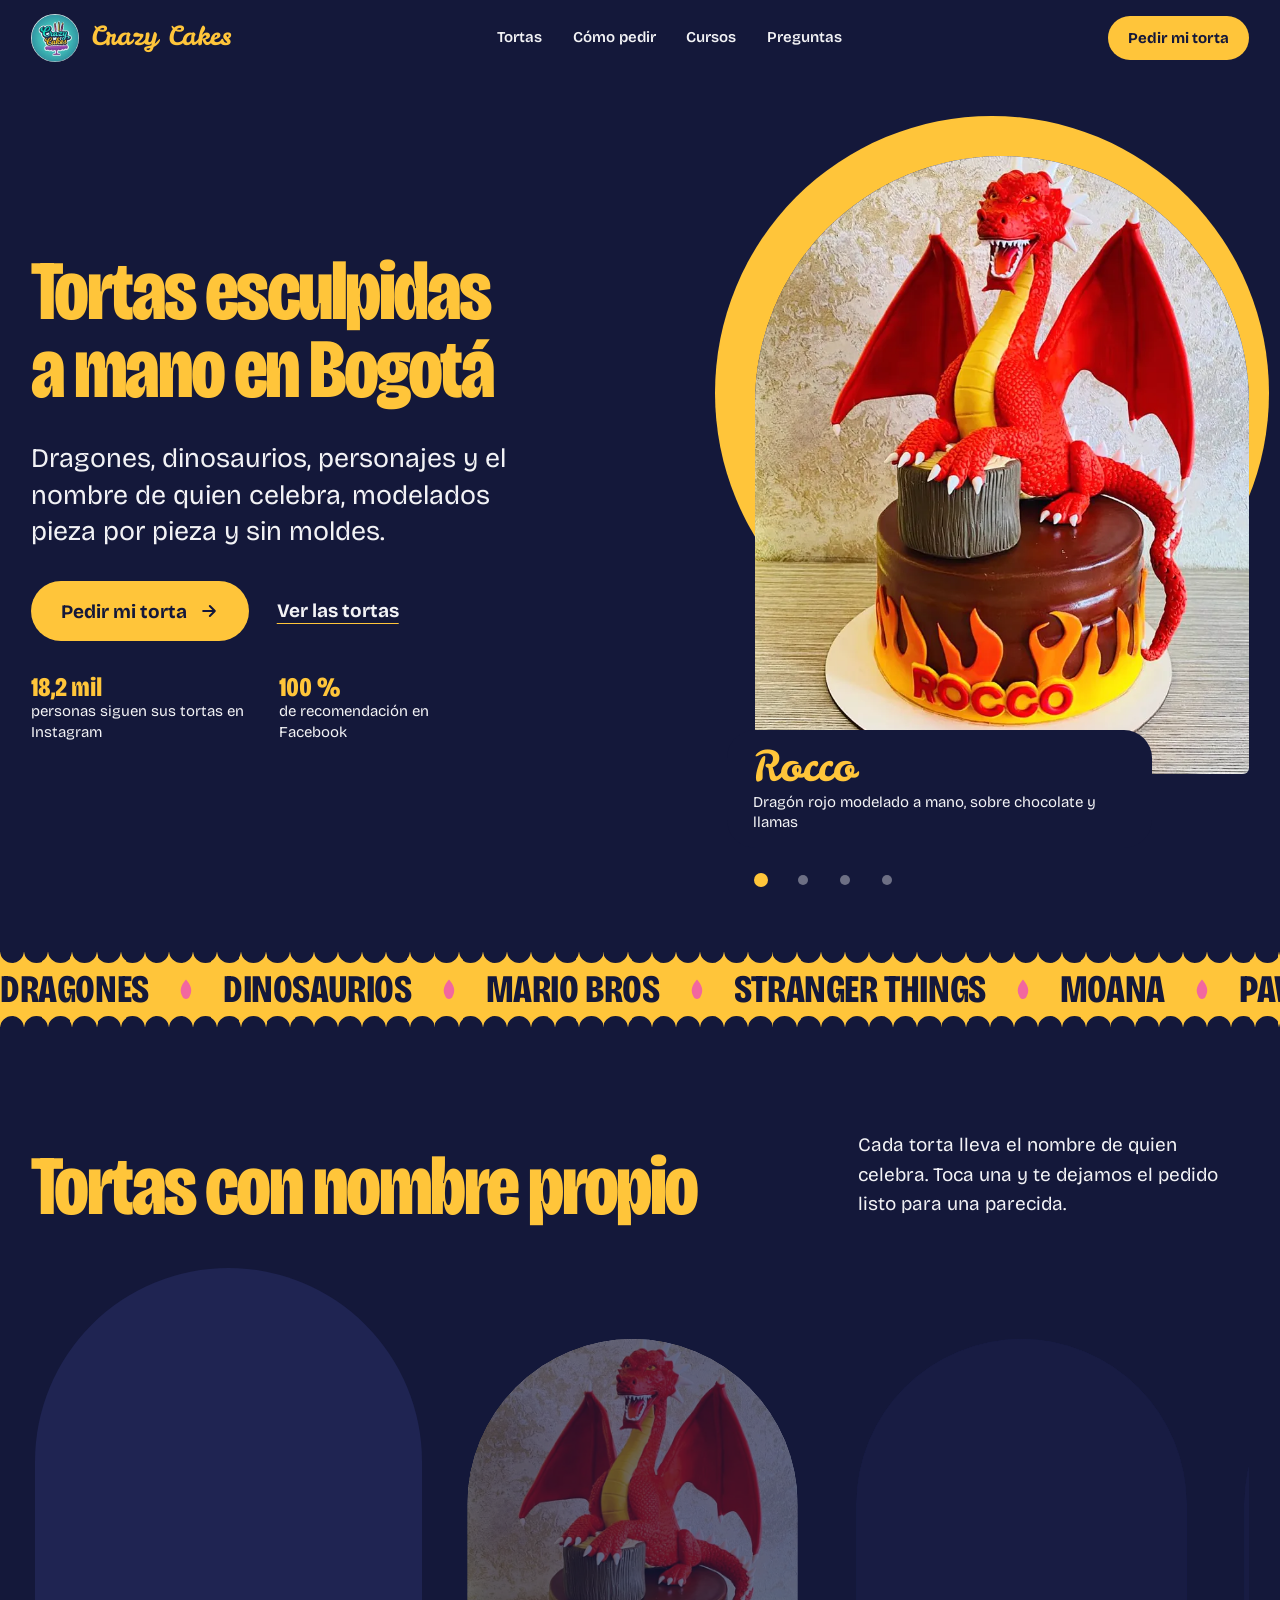
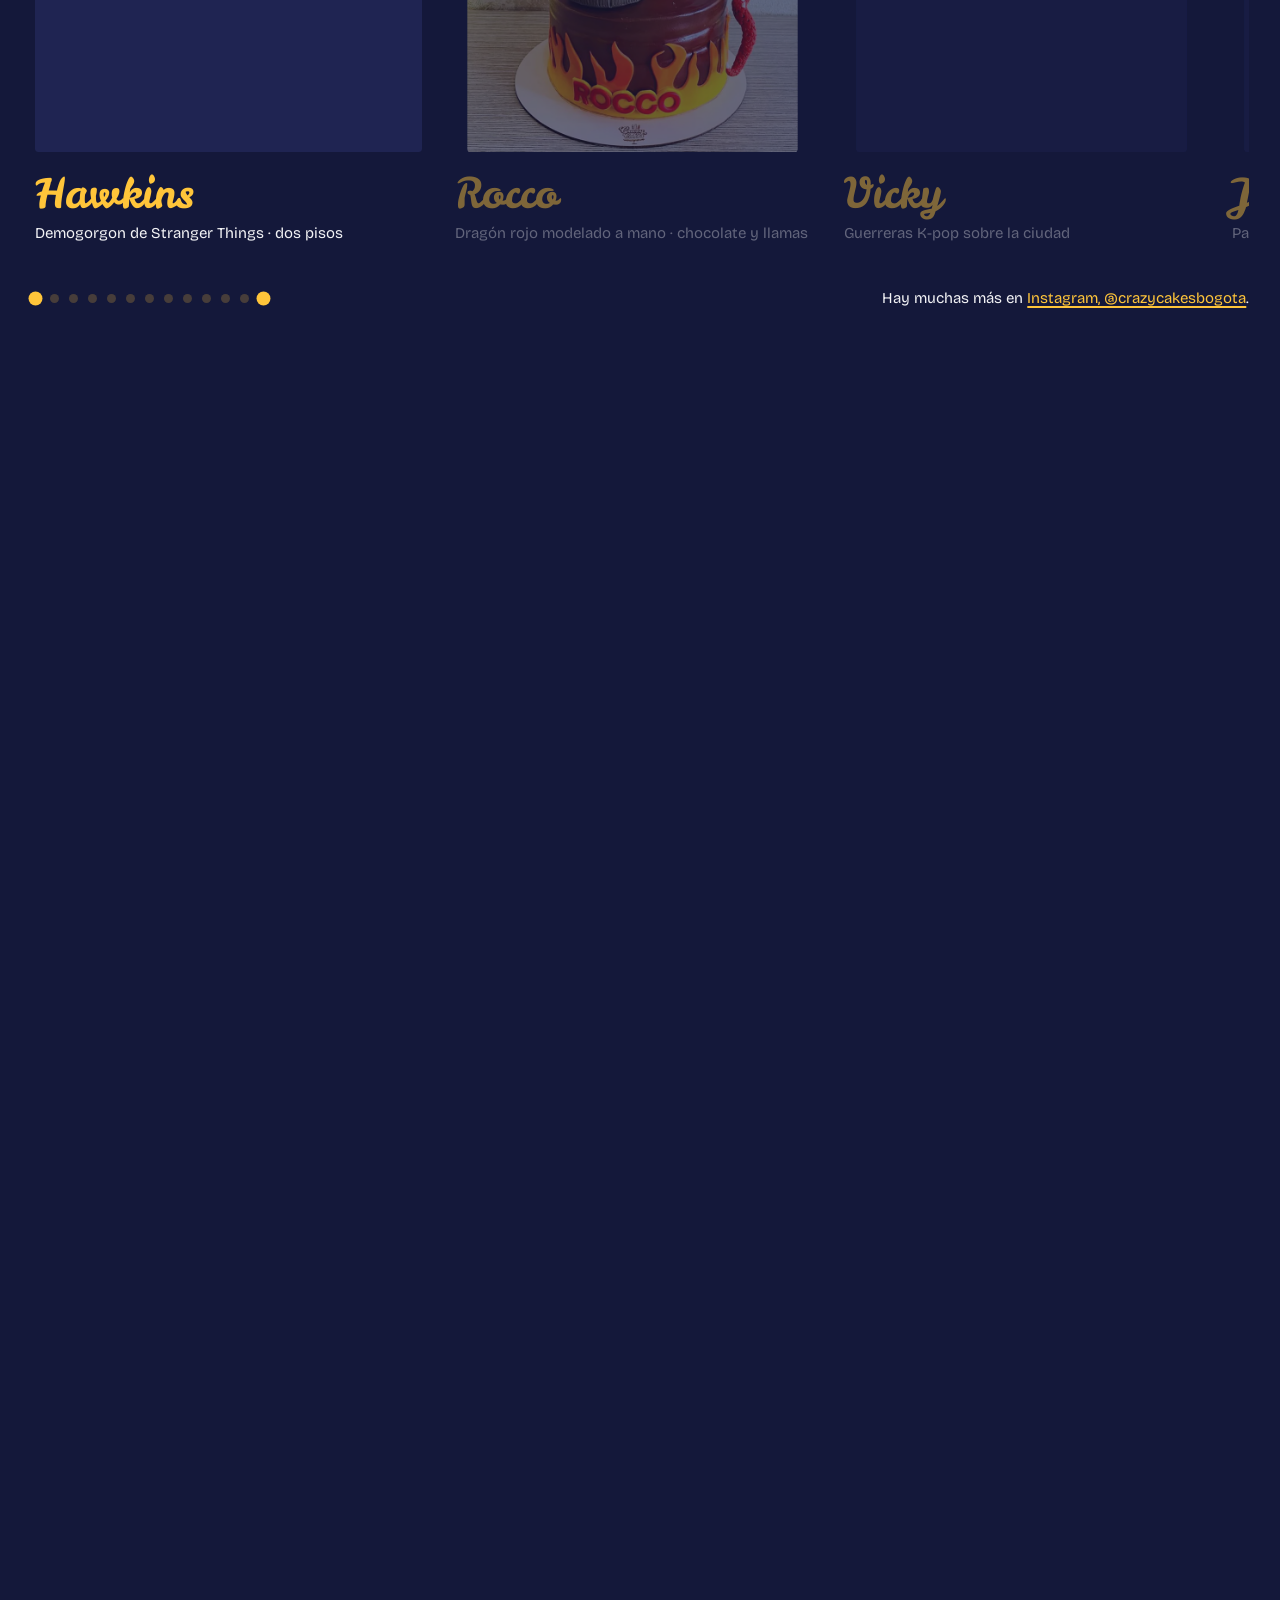
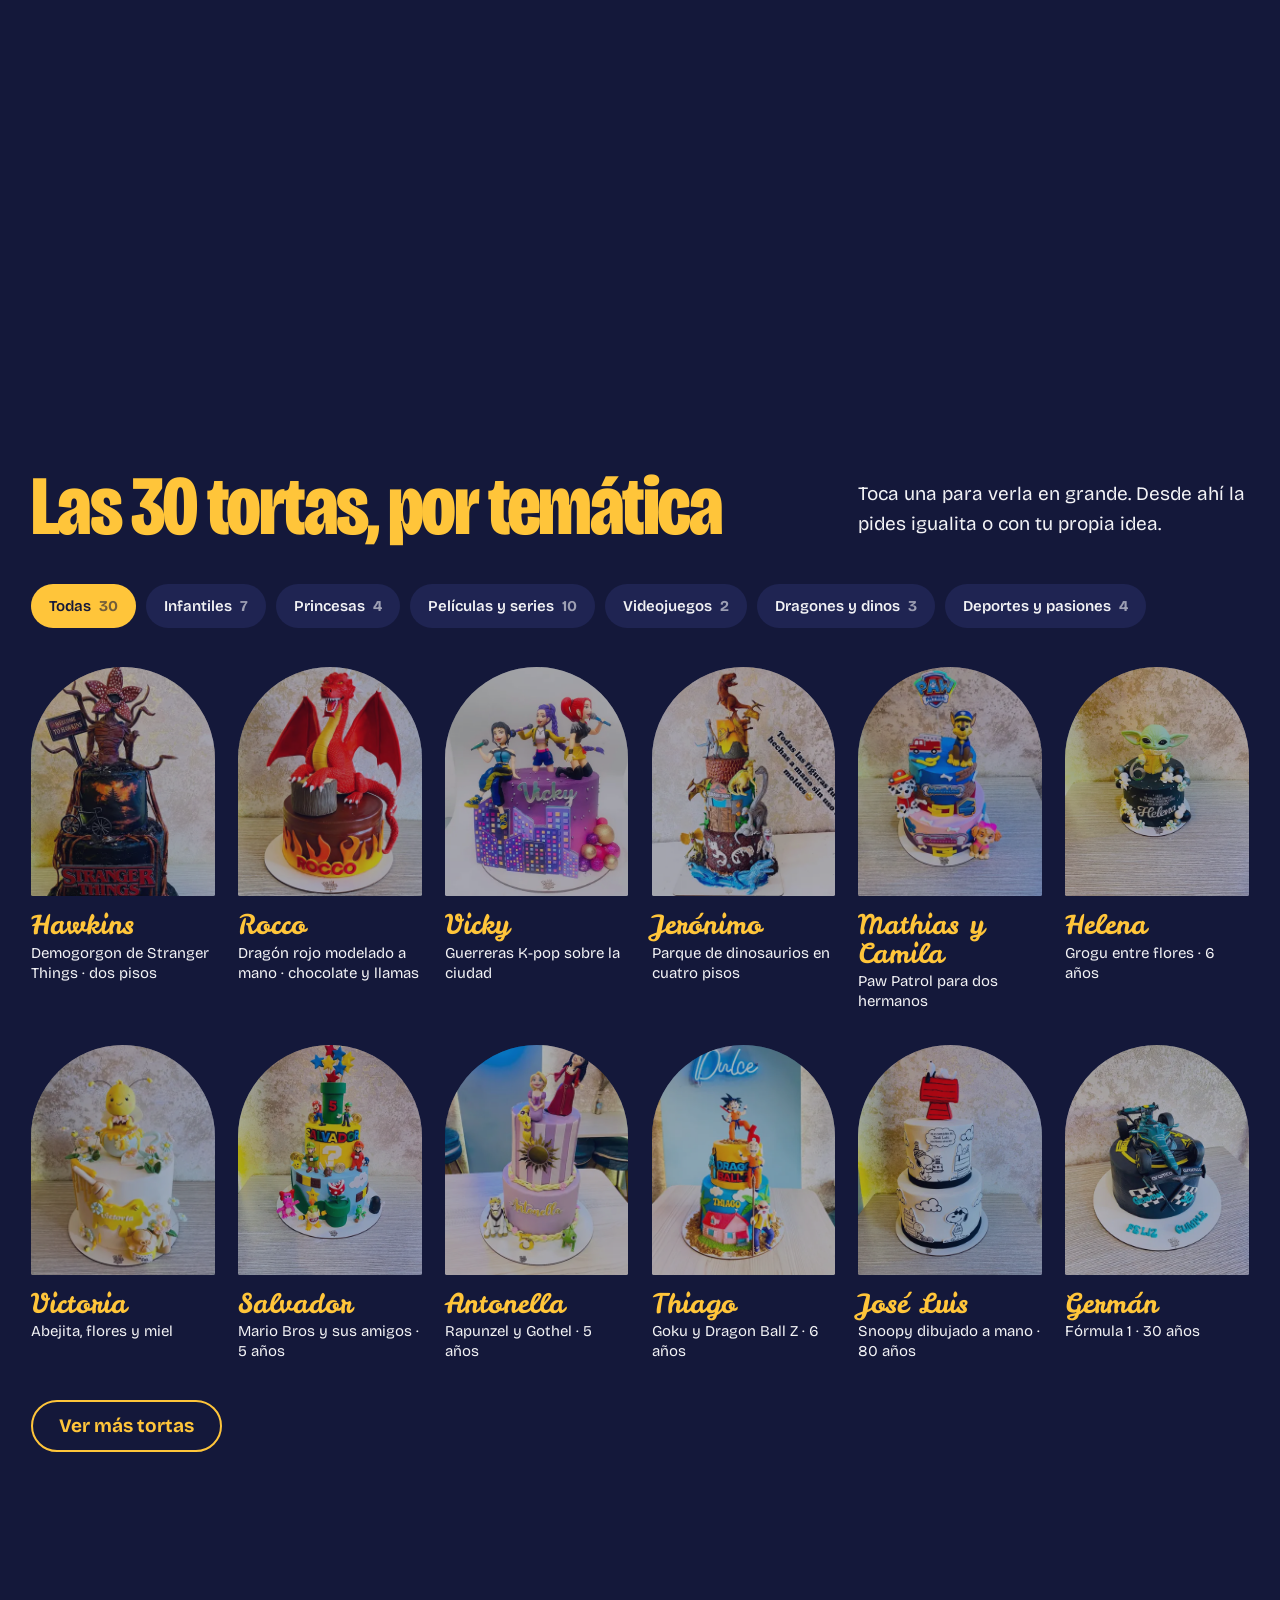
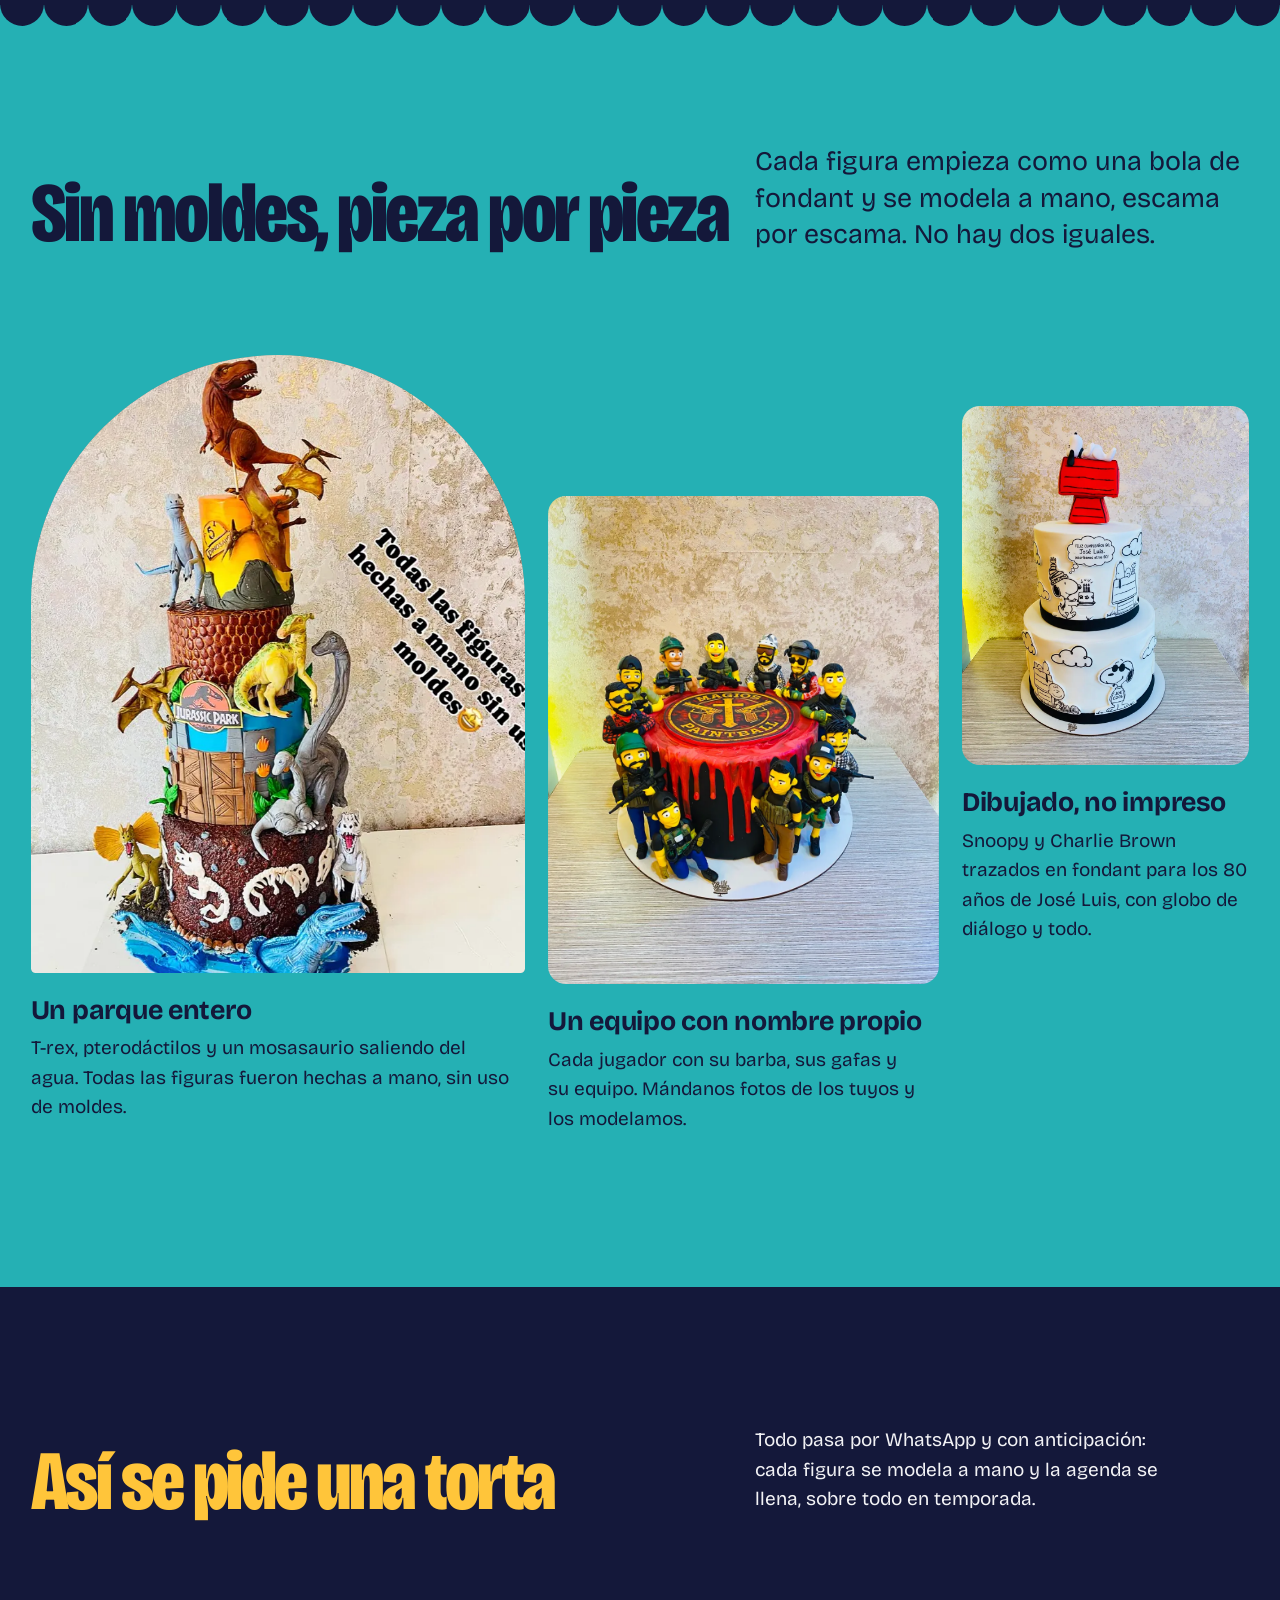
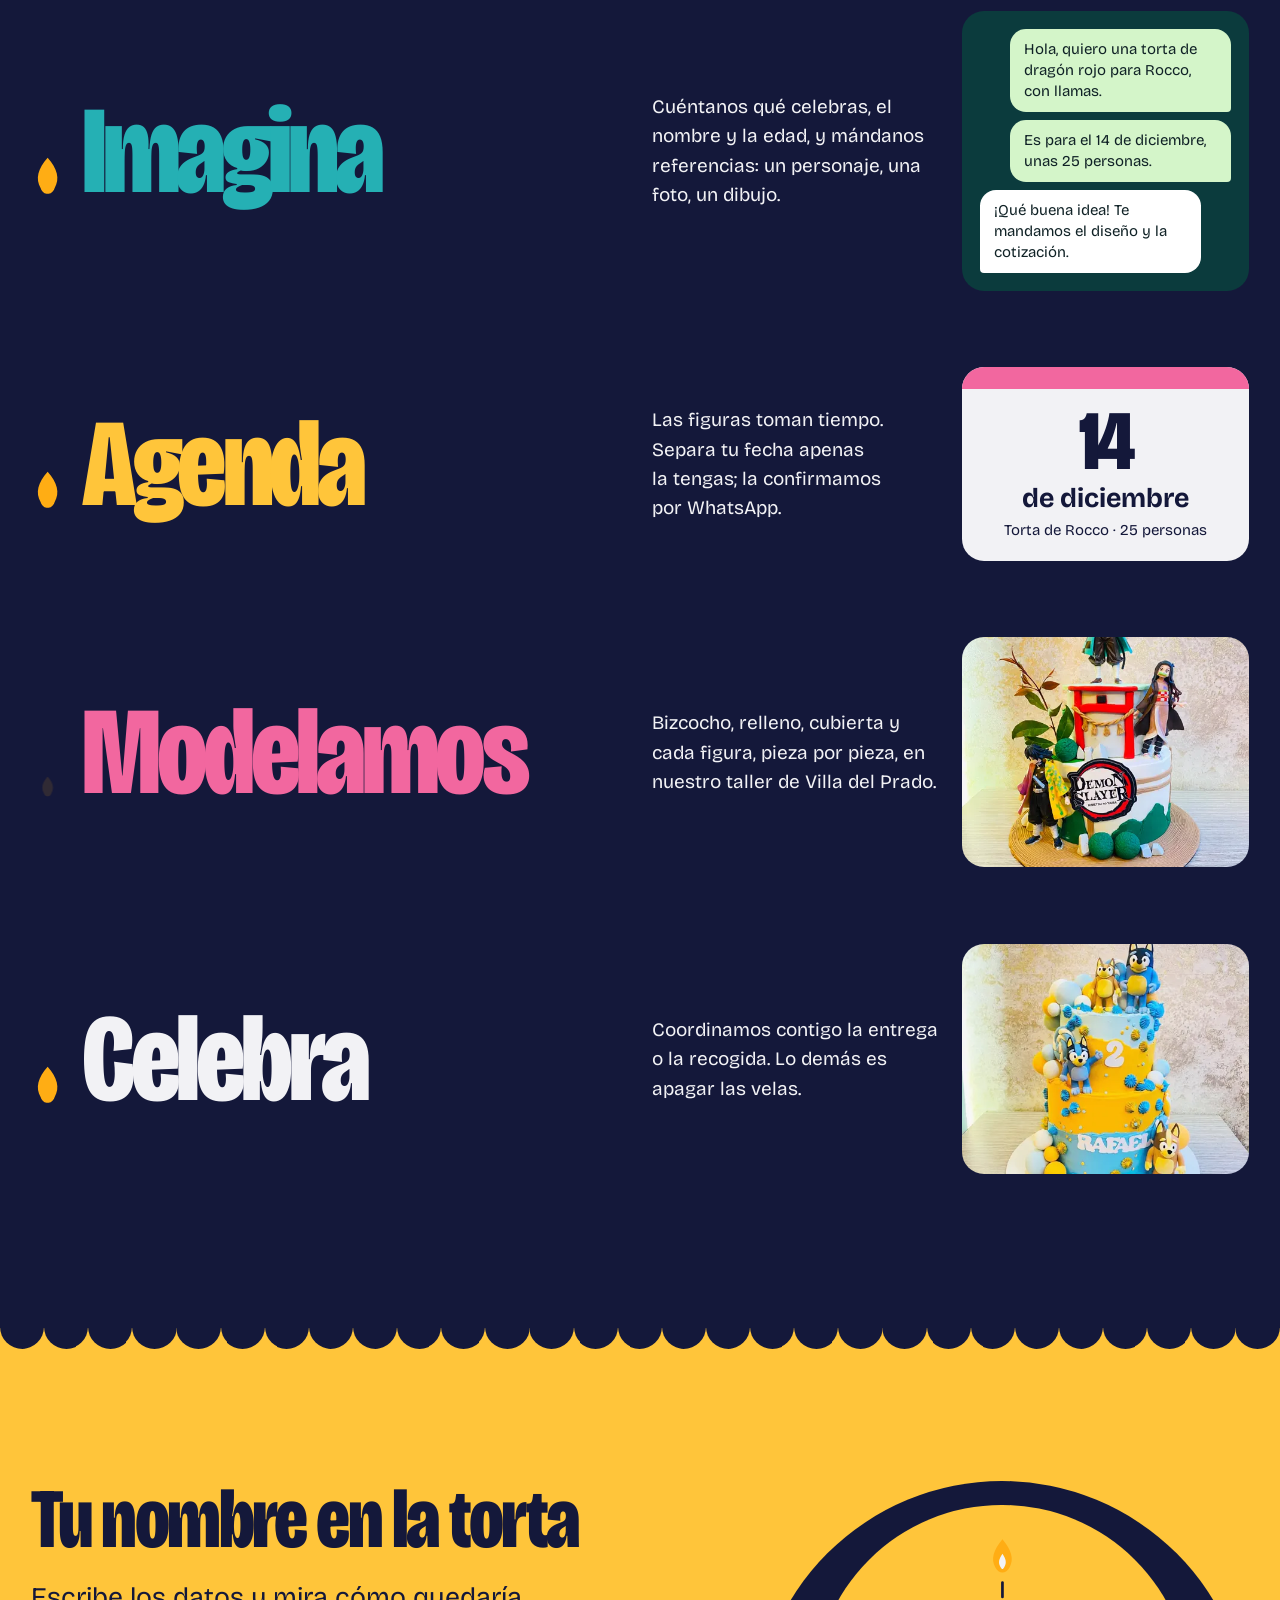
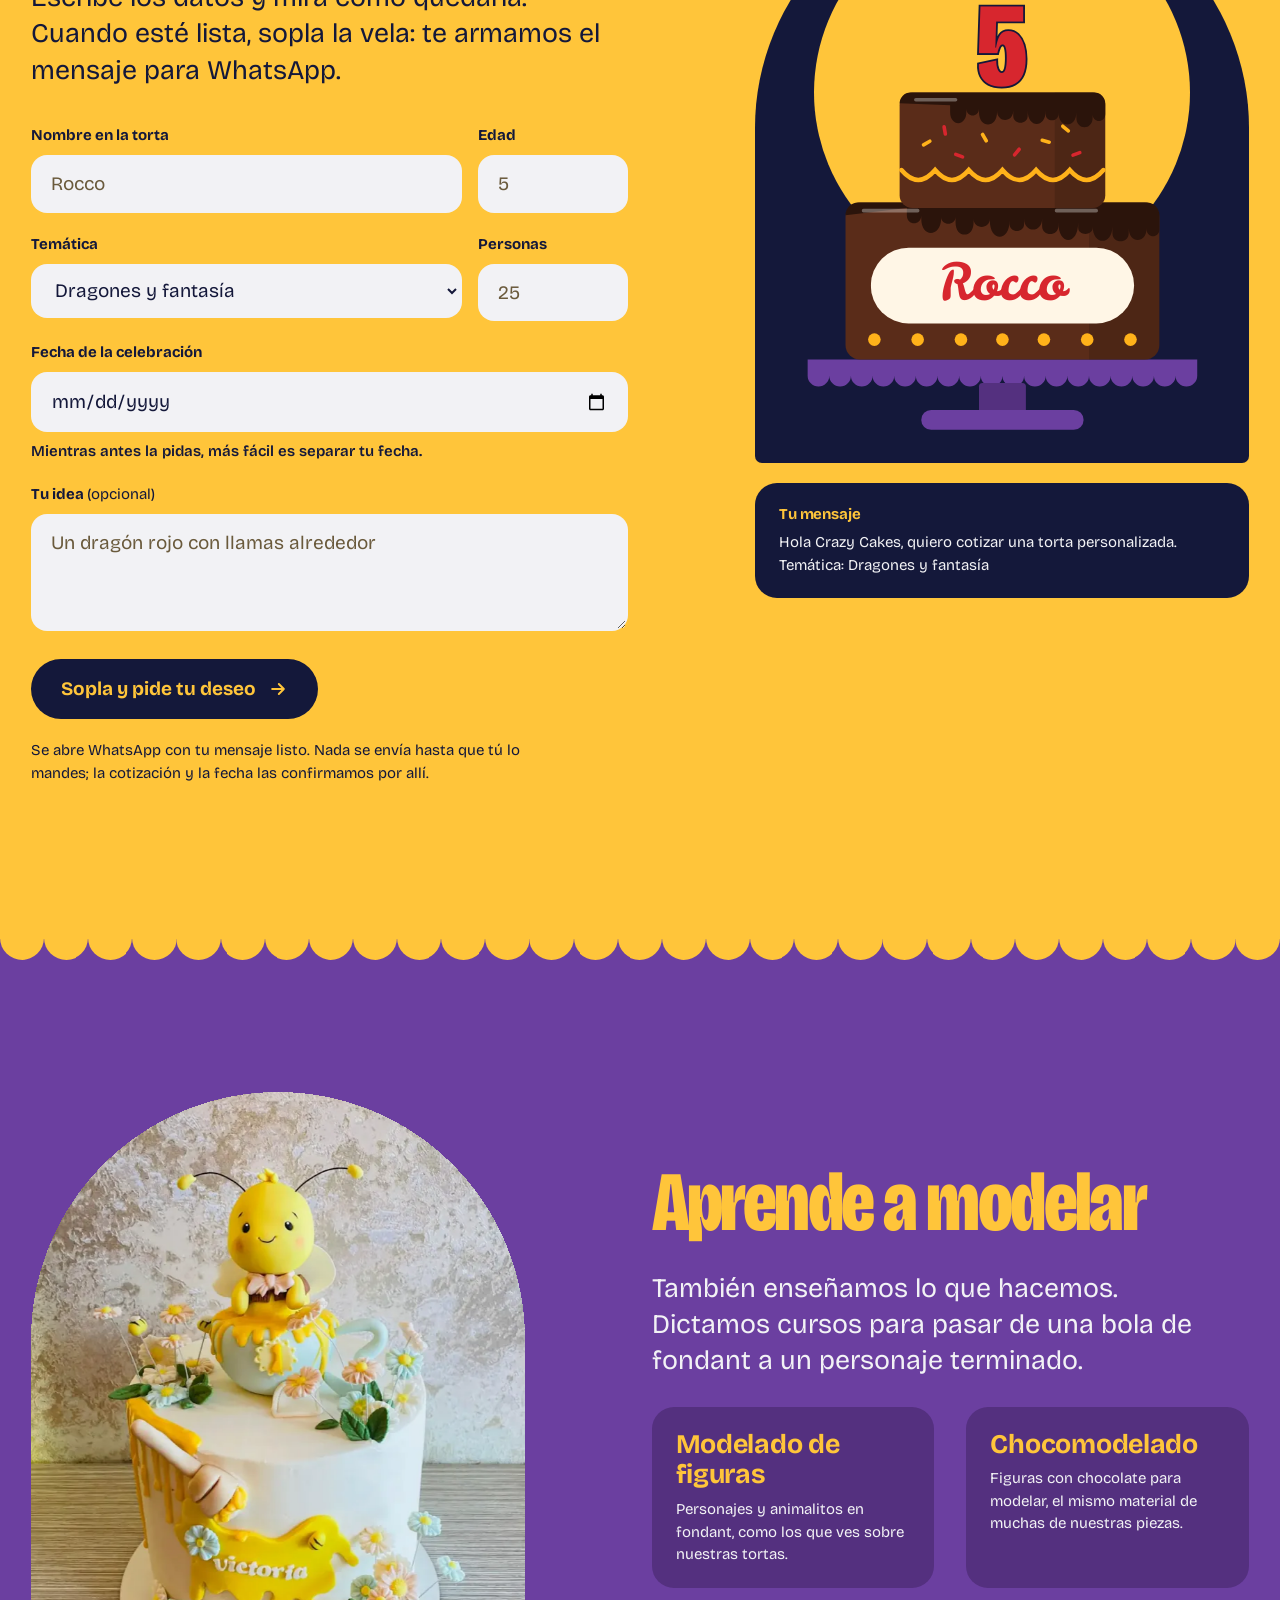
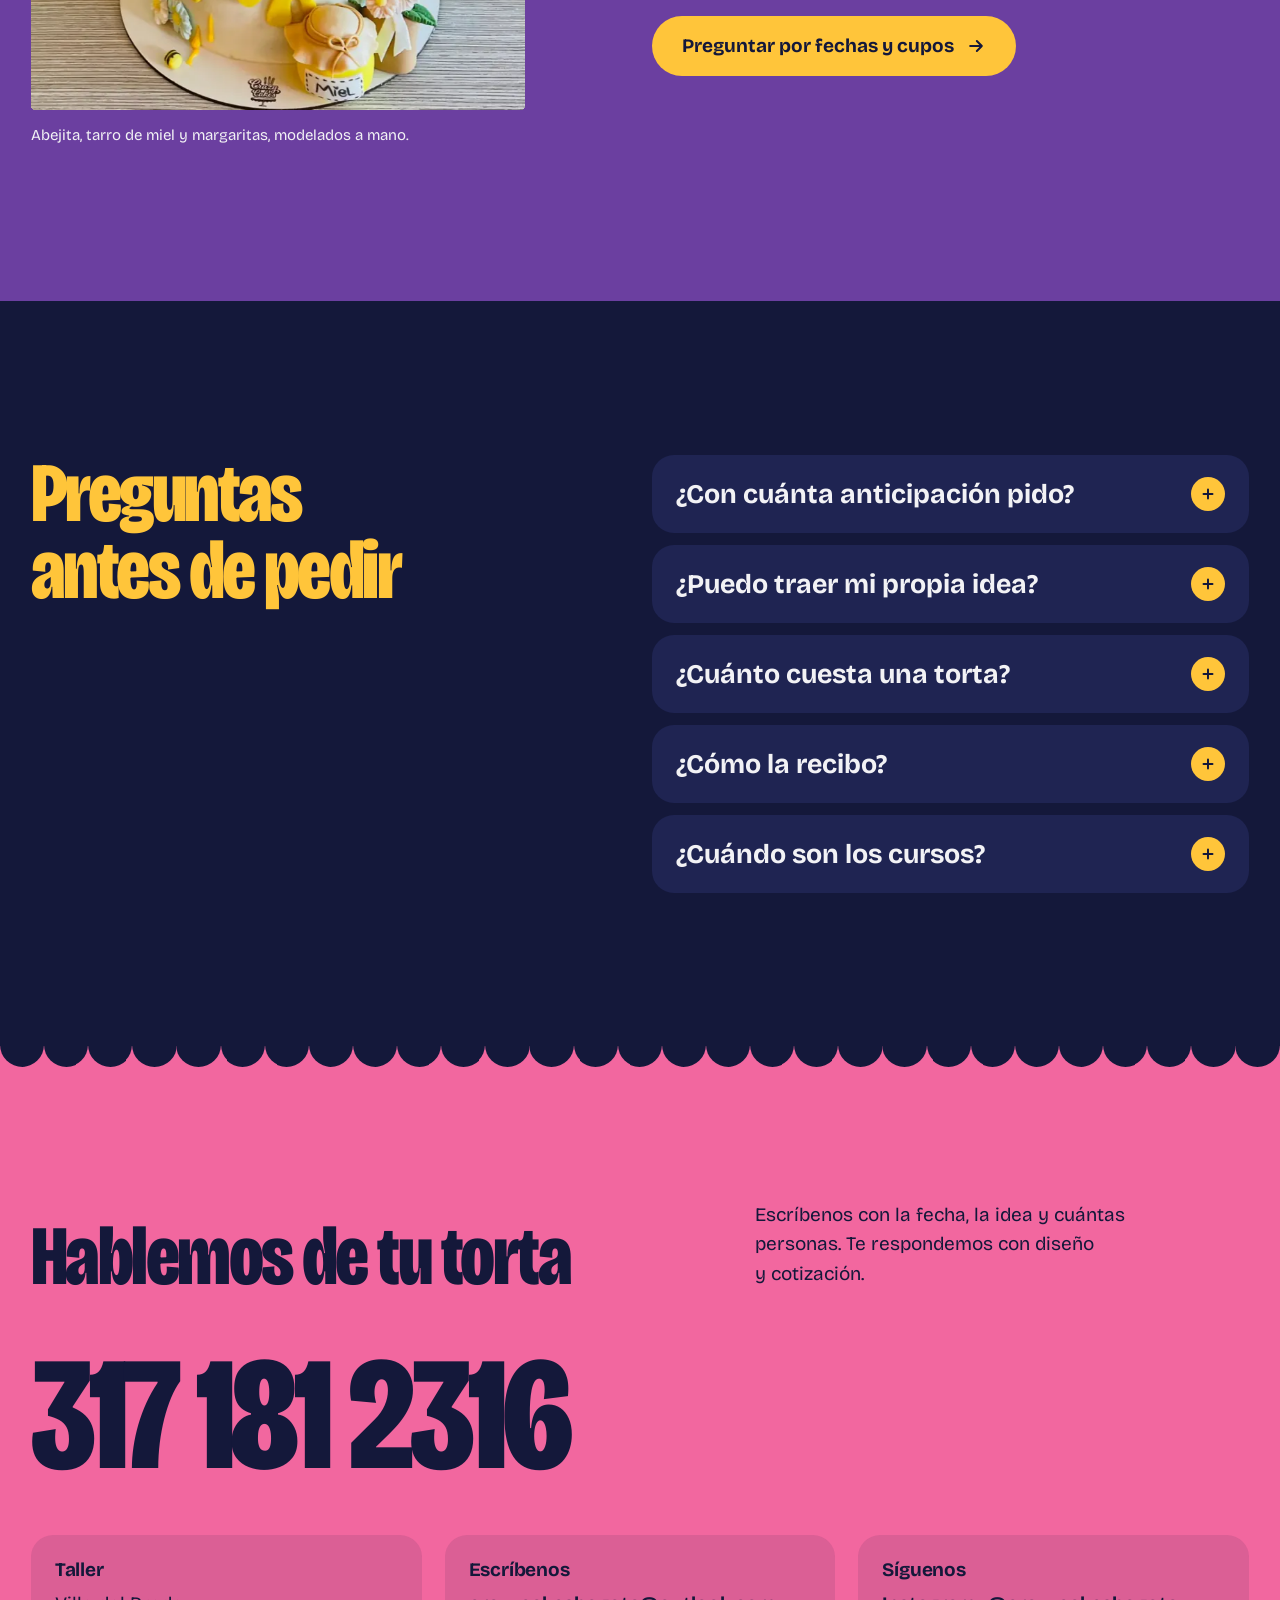
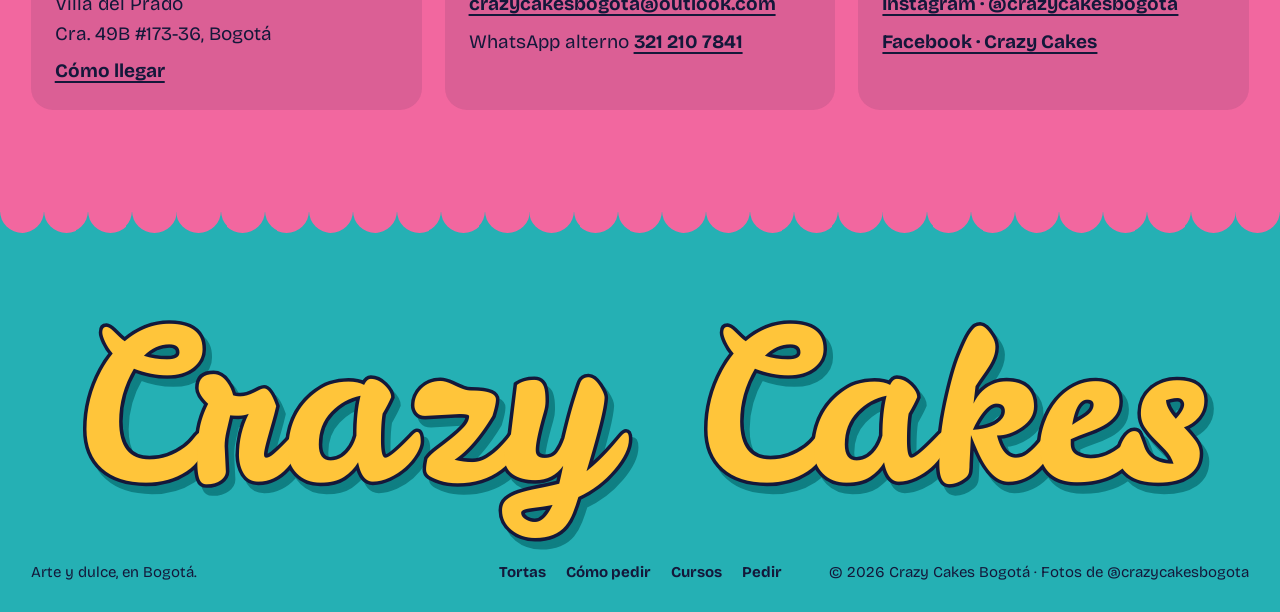
==== commit da1dd536: "Quitar la vela del inicio y cambiar a «Ver más tortas» La vela tapaba la parte de arriba de la torta" ====
--- a/index.html
+++ b/index.html
@@ -61,16 +61,6 @@
 
       <figure class="stage" data-stage aria-roledescription="carrusel" aria-label="Tortas recientes">
         <div class="halo" aria-hidden="true"></div>
-        <svg class="candle" viewBox="0 0 40 150" aria-hidden="true">
-          <defs><clipPath id="candle-body"><rect x="11" y="50" width="18" height="100" rx="4"/></clipPath></defs>
-          <rect x="11" y="50" width="18" height="100" rx="4" class="candle-wax"/>
-          <g clip-path="url(#candle-body)" class="candle-stripes">
-            <path d="M0 62l40-16v8L0 70zM0 84l40-16v8L0 92zM0 106l40-16v8L0 114zM0 128l40-16v8L0 136zM0 150l40-16v8L0 158z"/>
-          </g>
-          <path d="M20 38v12" class="candle-wick"/>
-          <path class="flame" d="M20 4c9 11 12 20 7 29-2 4-5 6-7 6s-5-2-7-6c-5-9-2-18 7-29z"/>
-          <path class="flame-core" d="M20 20c4 6 5 10 2 14-1 1-1 2-2 2s-1-1-2-2c-3-4-2-8 2-14z"/>
-        </svg>
         <div class="arch">
           <img src="assets/fotos/dragon-rojo-960.webp" srcset="assets/fotos/dragon-rojo-480.webp 480w, assets/fotos/dragon-rojo-960.webp 960w, assets/fotos/dragon-rojo-1600.webp 1600w" sizes="(max-width: 760px) 92vw, 600px" alt="Torta de chocolate con llamas y un dragón rojo modelado a mano, con el nombre Rocco" width="960" height="960" class="is-on" fetchpriority="high" decoding="async" data-slide data-name="Rocco" data-note="Dragón rojo modelado a mano, sobre chocolate y llamas">
           <img src="assets/fotos/stranger-things-960.webp" srcset="assets/fotos/stranger-things-480.webp 480w, assets/fotos/stranger-things-960.webp 960w, assets/fotos/stranger-things-1600.webp 1600w" sizes="(max-width: 760px) 92vw, 600px" alt="Torta negra de dos pisos de Stranger Things con el Demogorgon modelado encima y el letrero de Hawkins" width="960" height="960" loading="lazy" decoding="async" data-slide data-name="Hawkins" data-note="El Demogorgon de Stranger Things, en dos pisos">
@@ -204,7 +194,7 @@
               <p class="g-end-title">¿Y la tuya?</p>
               <p>Mándanos el personaje, el nombre y la fecha. La modelamos desde cero.</p>
               <a class="btn" href="#pedido">Pedir la mía</a>
-              <a class="link link-dark" href="#coleccion">Ver las 30 tortas</a>
+              <a class="link link-dark" href="#coleccion">Ver más tortas</a>
             </div>
           </li>
         </ol>
@@ -441,7 +431,7 @@
           </li>
       </ul>
       <div class="col-foot">
-        <button type="button" class="btn btn-line" data-col-more aria-expanded="false">Ver las 30 tortas</button>
+        <button type="button" class="btn btn-line" data-col-more aria-expanded="false">Ver más tortas</button>
         <p class="col-count" data-col-count aria-live="polite"></p>
       </div>
     </section>
--- a/styles.css
+++ b/styles.css
@@ -149,21 +149,17 @@
 
 .stage {
   grid-column: 8 / 13; justify-self: end; position: relative;
-  width: min(100%, calc((100svh - var(--bar-h) - 150px) * 0.8), 600px);
-  padding-top: 64px;
+  width: min(100%, calc((100svh - var(--bar-h) - 190px) * 0.8), 600px);
+  padding-top: 40px;
   display: grid; justify-items: center;
 }
 .stage { translate: 0 calc(var(--hp, 0) * -56px); }
 .halo {
   scale: calc(1 + var(--hp, 0) * 0.14);
   position: absolute; z-index: 0; width: 112%; aspect-ratio: 1; border-radius: 50%;
-  left: -8%; top: 22px; background: var(--flame);
+  left: -8%; top: 0; background: var(--flame);
   transform-origin: 45% 45%;
 }
-.candle { position: absolute; z-index: 2; top: 0; left: 50%; width: 34px; height: 128px; margin-left: -17px; overflow: visible; }
-.candle-wax { fill: var(--teal); }
-.candle-stripes { fill: var(--cream); }
-.candle-wick { stroke: var(--ink); stroke-width: 2.5; stroke-linecap: round; }
 .flame, .c-flame { fill: var(--flame-hot); }
 .flame-core, .c-flame-core { fill: var(--cream); }
 .flame, .flame-core { transform-origin: 20px 38px; animation: flicker 1.8s ease-in-out infinite alternate; }
@@ -551,8 +547,7 @@
   .hero { display: block; padding-bottom: 40px; }
   .hero-copy { gap: 22px; }
   .hero-title { font-size: clamp(2.6rem, 11.2vw, 3.5rem); }
-  .stage { width: 100%; margin-top: 40px; padding-top: 52px; }
-  .candle { width: 26px; height: 100px; margin-left: -13px; }
+  .stage { width: 100%; margin-top: 40px; padding-top: 32px; }
   .halo { width: 112%; left: -6%; }
   .plate { margin-left: 0; max-width: 92%; padding: 12px 20px 14px; }
   .plate-name { font-size: 2rem; }
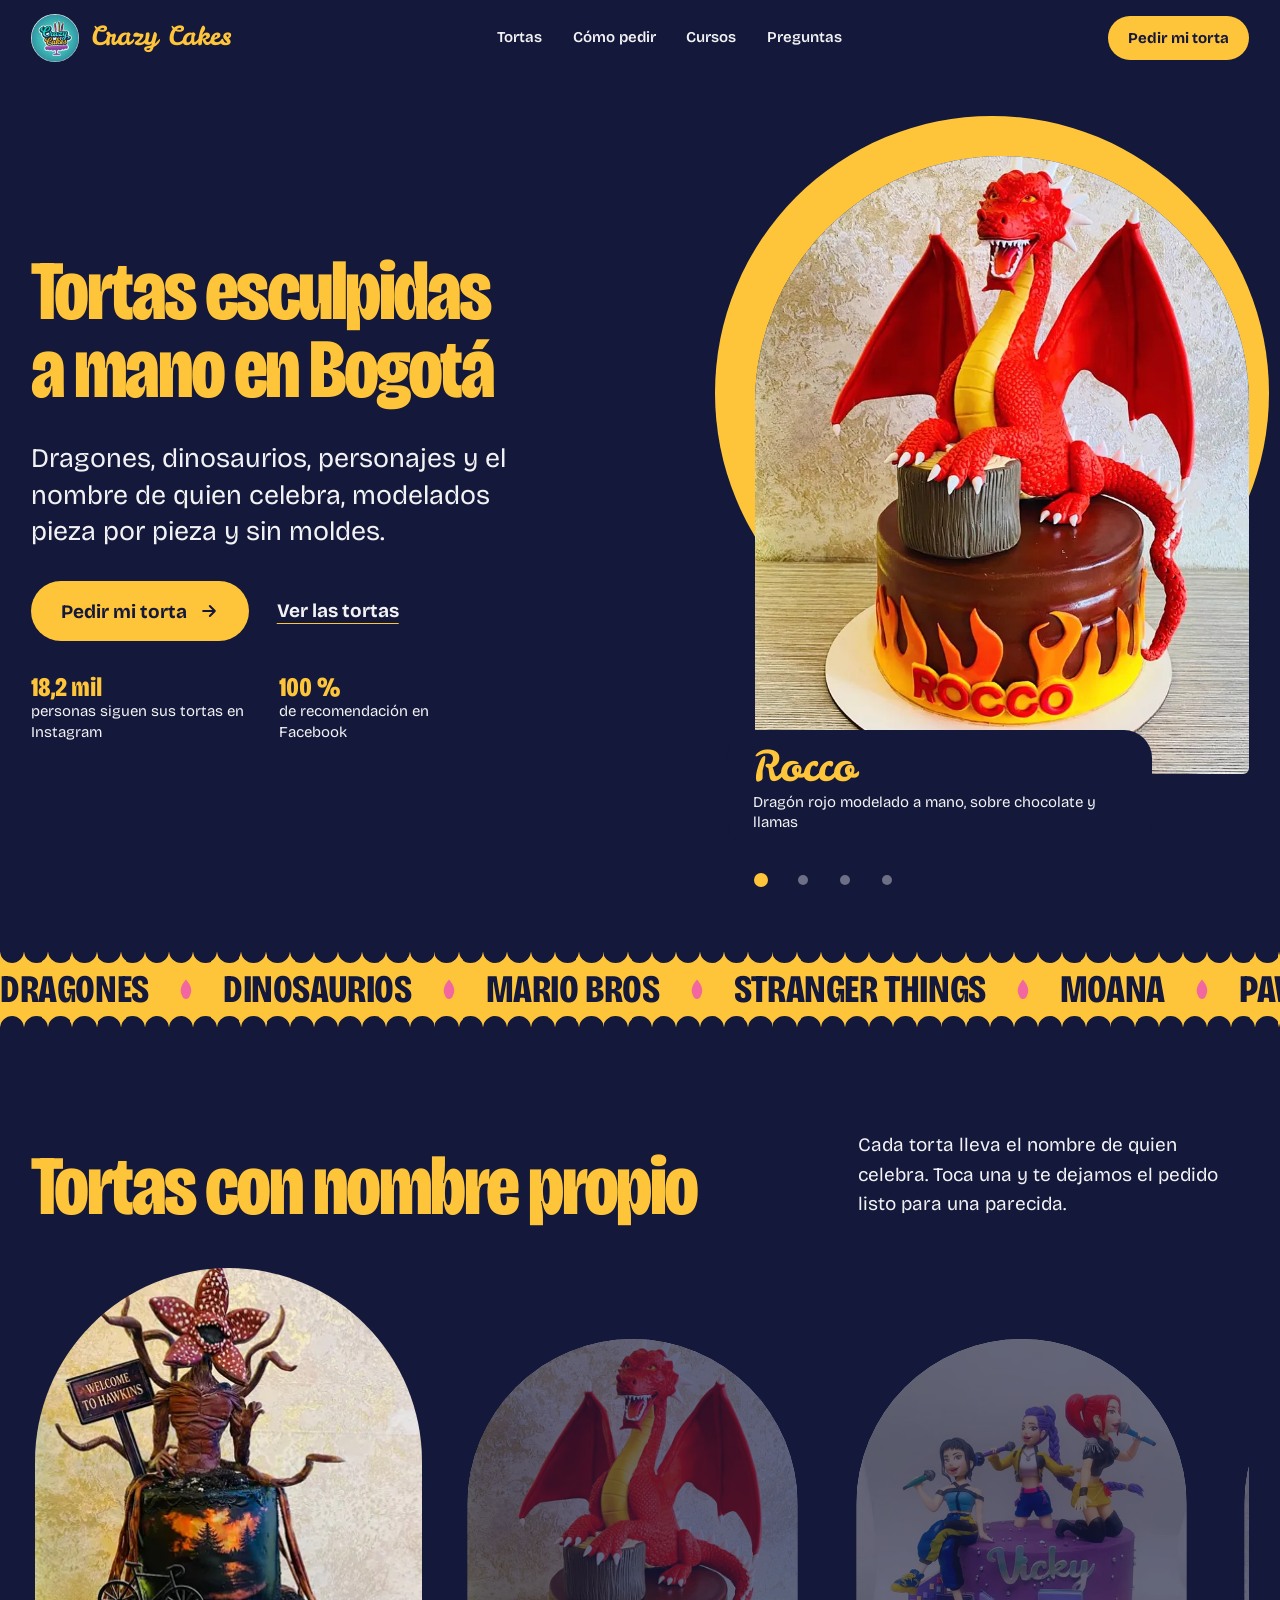
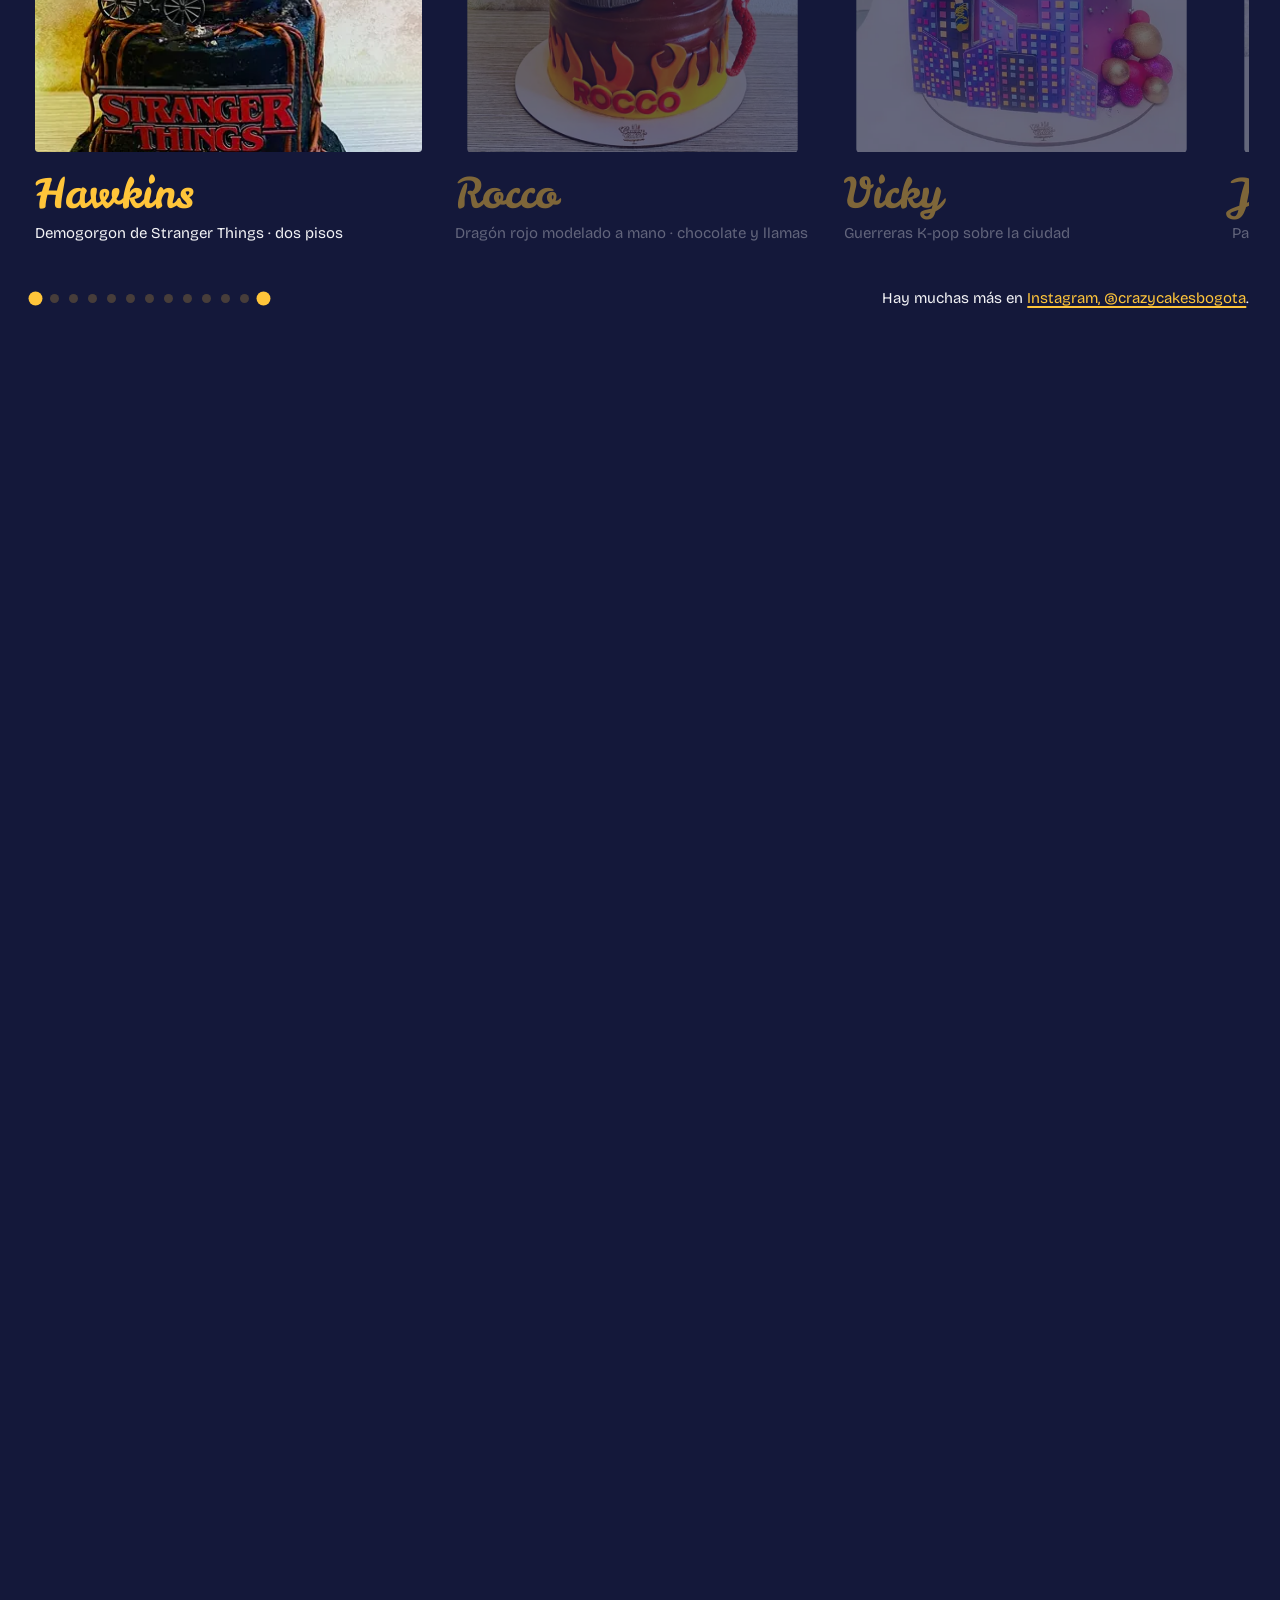
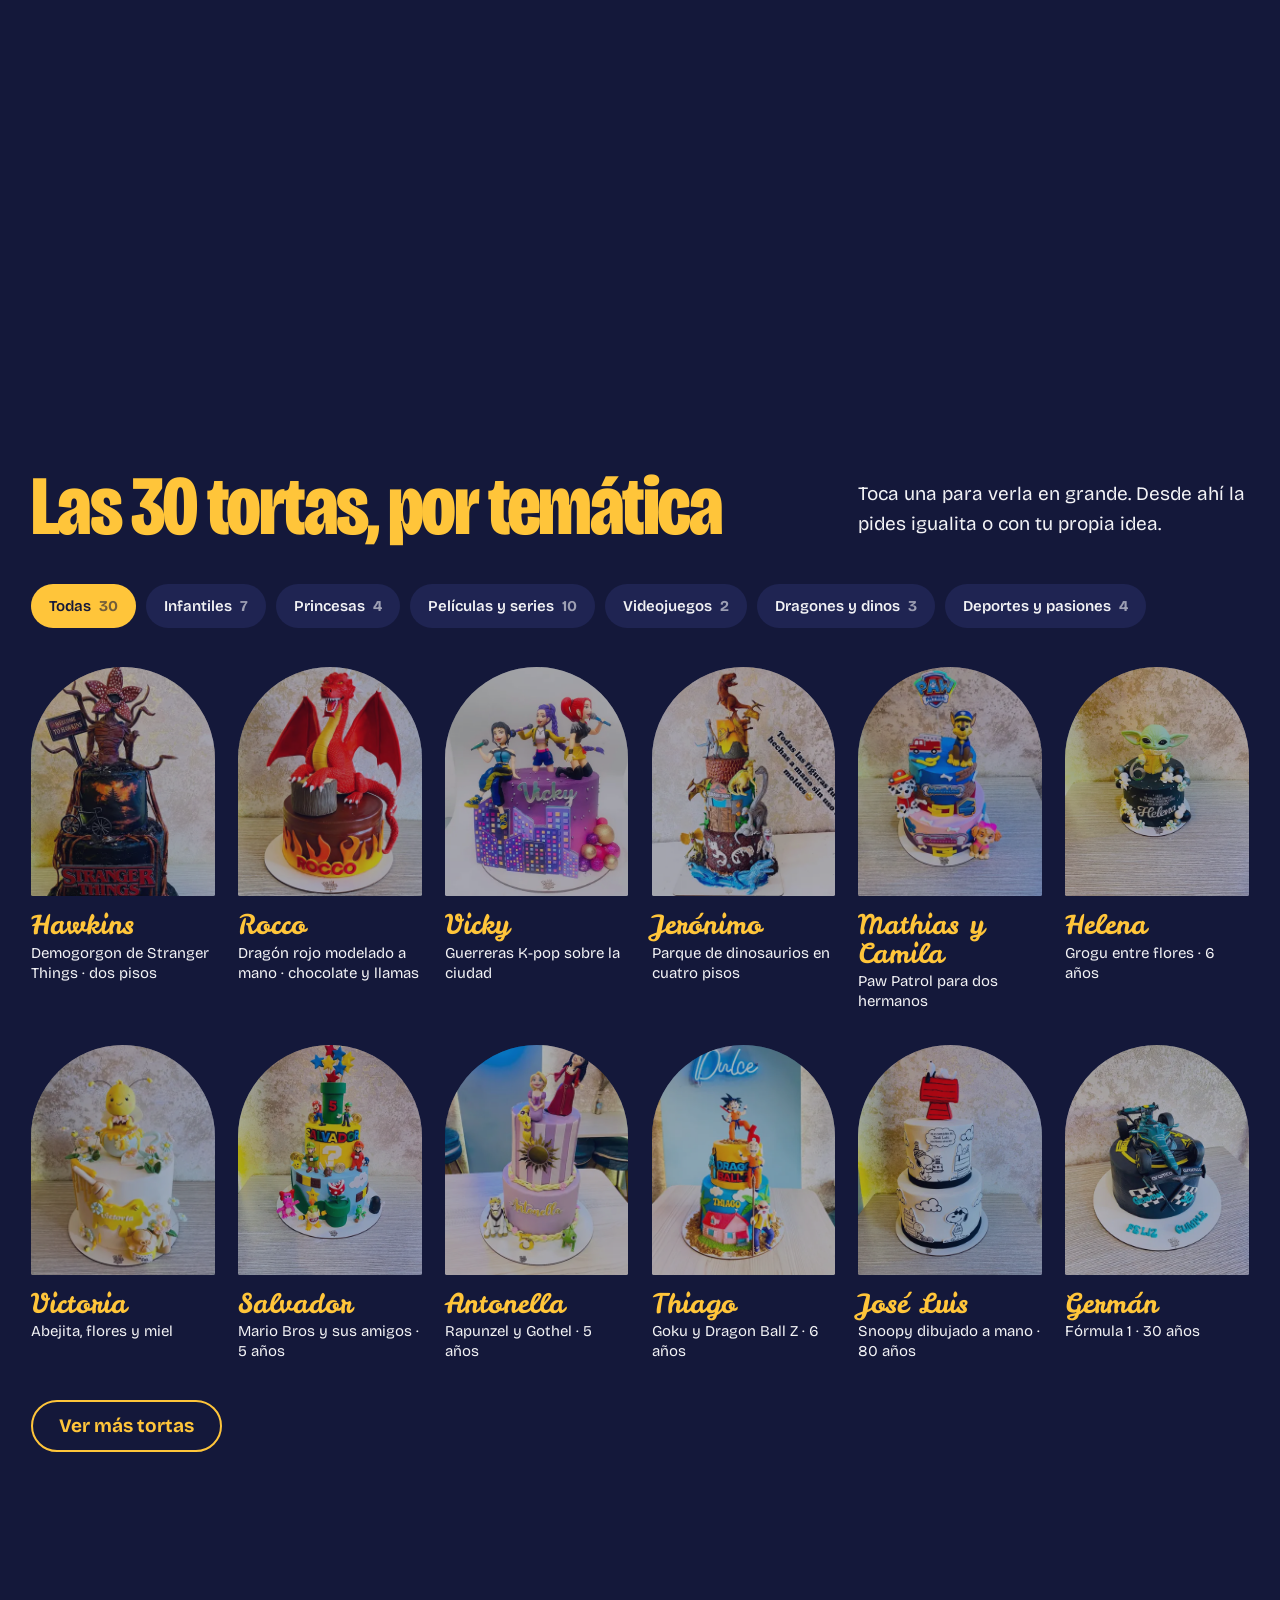
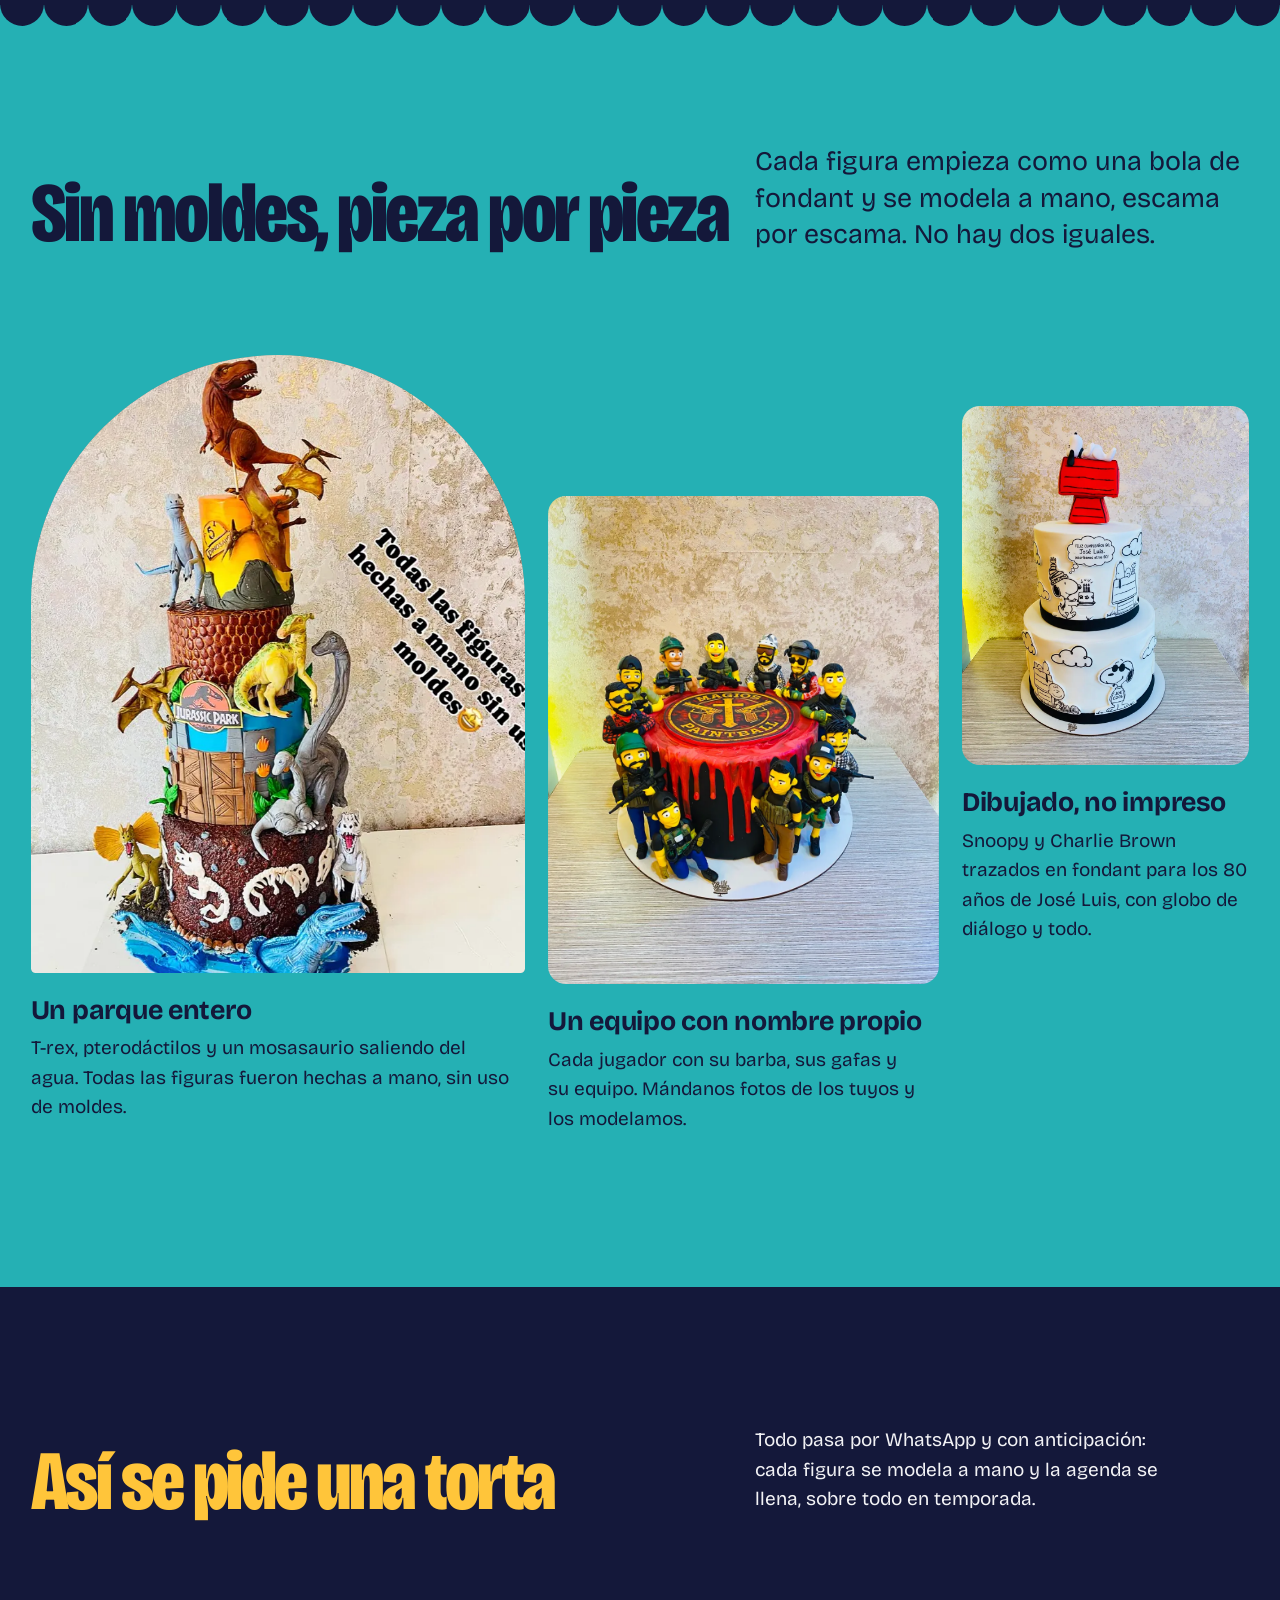
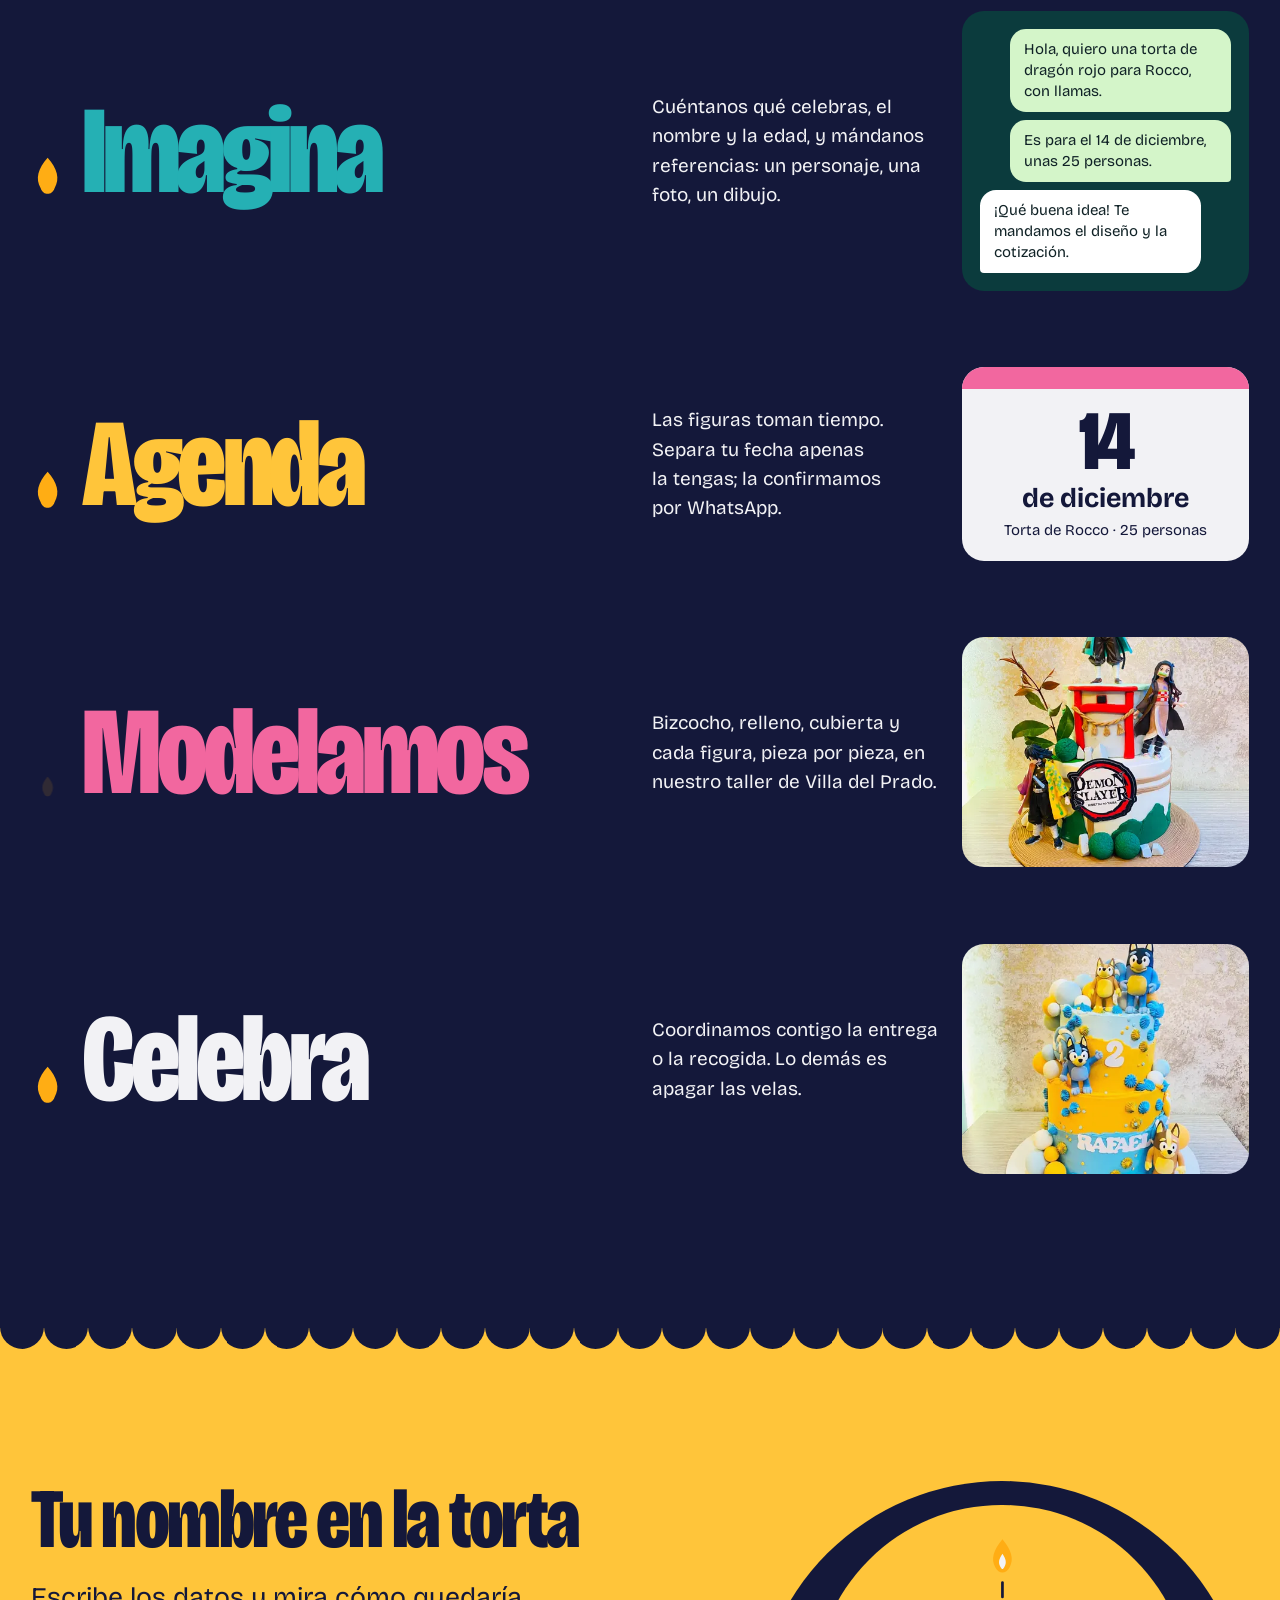
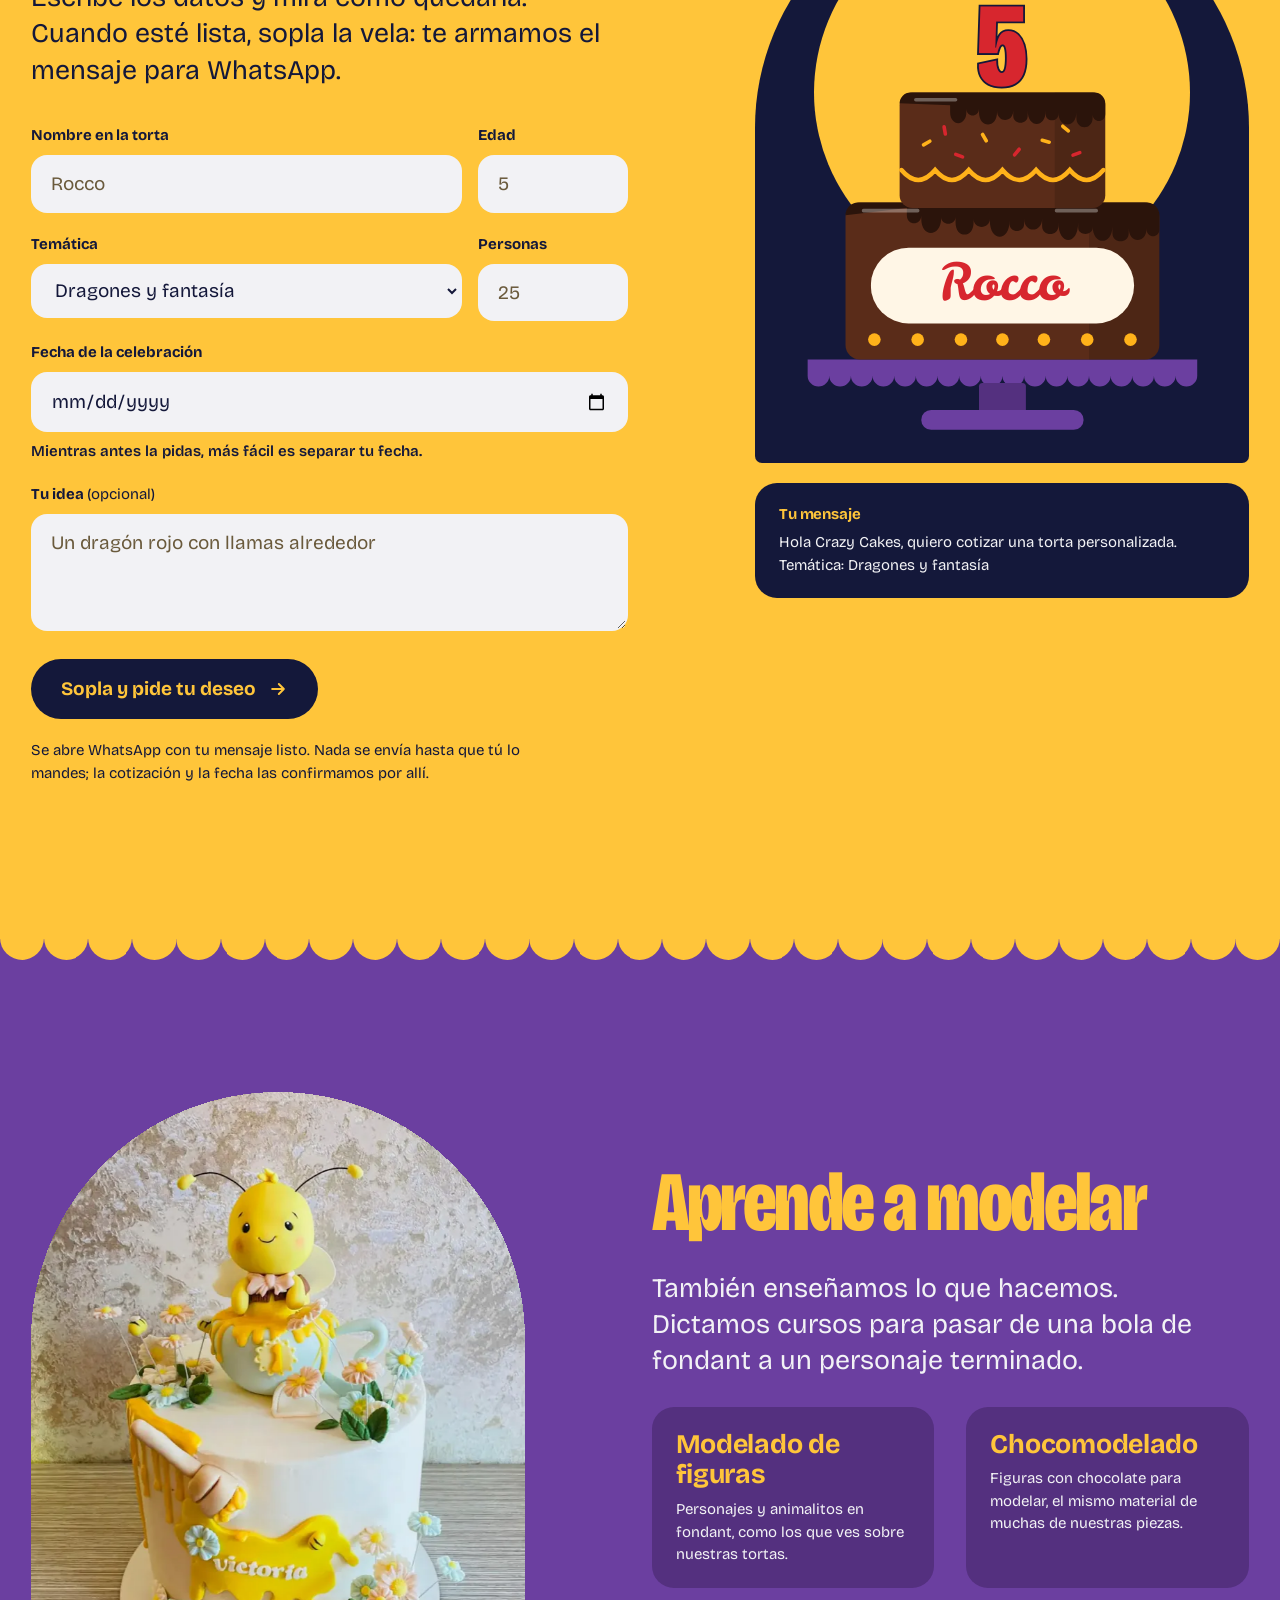
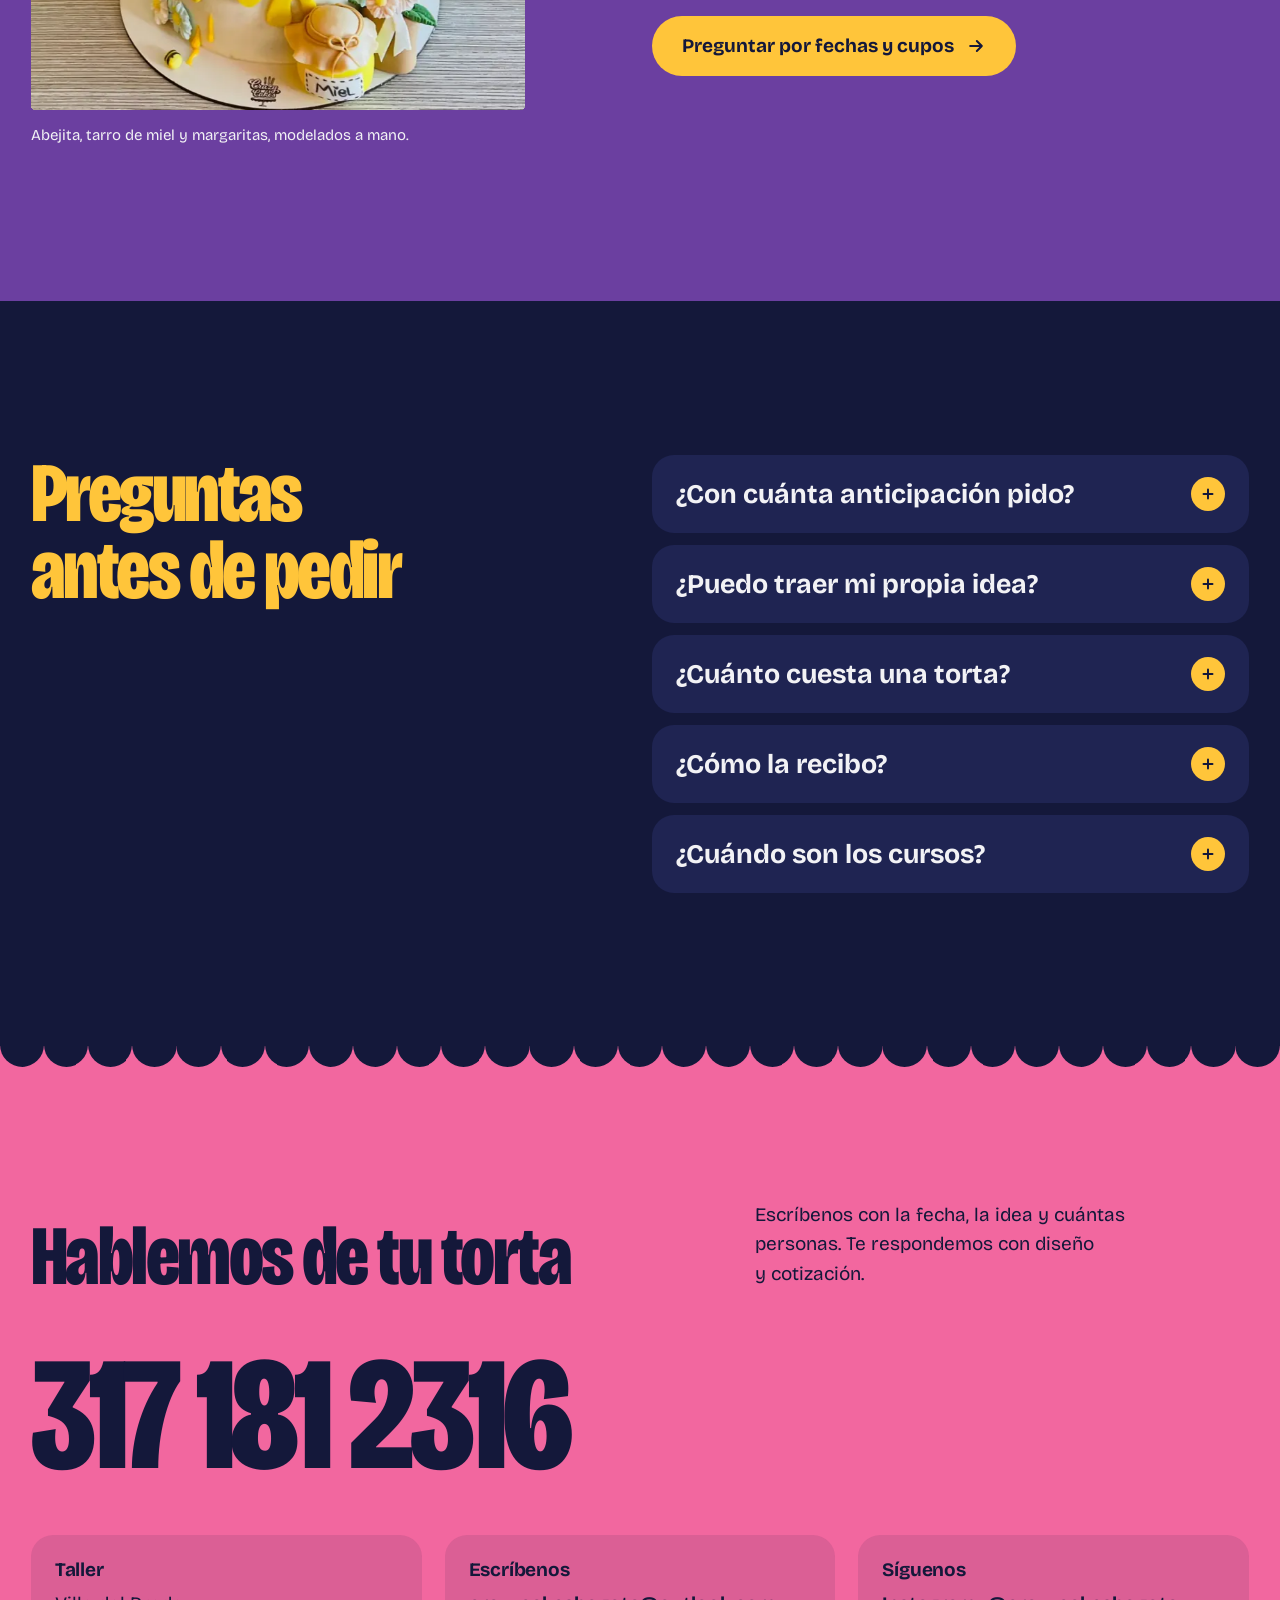
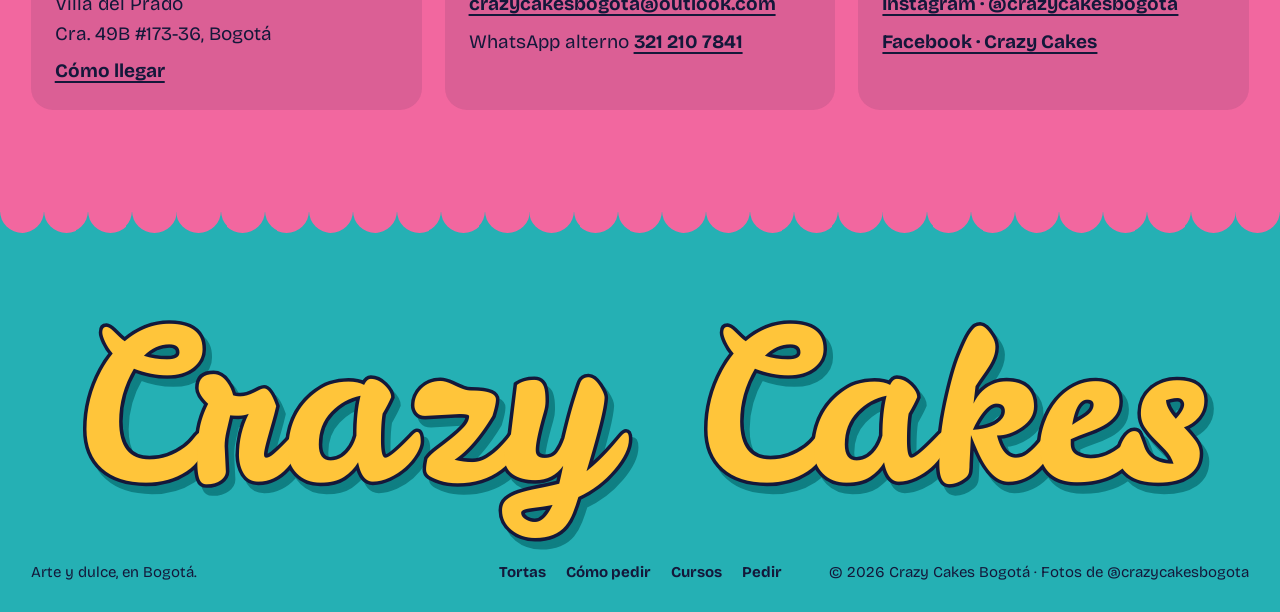
==== commit f76c8e7f: "Versionar styles.css y app.js para que los navegadores tomen los cambios Co-Authored-By: Claude Opus" ====
--- a/index.html
+++ b/index.html
@@ -22,7 +22,7 @@
   <link rel="preconnect" href="https://fonts.gstatic.com" crossorigin>
   <link href="https://fonts.googleapis.com/css2?family=Bricolage+Grotesque:opsz,wdth,wght@12..96,75..100,400..800&family=Leckerli+One&display=swap" rel="stylesheet">
   <link rel="preload" as="image" href="assets/fotos/dragon-rojo-960.webp" imagesrcset="assets/fotos/dragon-rojo-480.webp 480w, assets/fotos/dragon-rojo-960.webp 960w, assets/fotos/dragon-rojo-1600.webp 1600w" imagesizes="(max-width: 760px) 92vw, 600px" fetchpriority="high">
-  <link rel="stylesheet" href="styles.css">
+  <link rel="stylesheet" href="styles.css?v=20261028c">
   <script type="application/ld+json">{"@context":"https://schema.org","@type":"Bakery","name":"Crazy Cakes Bogotá","description":"Tortas personalizadas con figuras modeladas a mano, sin moldes, y el nombre de quien celebra. Cursos de modelado de figuras y chocomodelado.","url":"https://listoia21-pixel.github.io/crazy-cakes-bogota/","image":"https://listoia21-pixel.github.io/crazy-cakes-bogota/assets/og-crazy-cakes.jpg","logo":"https://listoia21-pixel.github.io/crazy-cakes-bogota/assets/logo.jpg","telephone":"+57 317 181 2316","email":"crazycakesbogota@outlook.com","address":{"@type":"PostalAddress","streetAddress":"Cra. 49B #173-36, Villa del Prado","addressLocality":"Bogotá","addressRegion":"Bogotá D.C.","addressCountry":"CO"},"areaServed":{"@type":"City","name":"Bogotá"},"sameAs":["https://www.instagram.com/crazycakesbogota/","https://www.facebook.com/crazycakesbogota/"],"makesOffer":[{"@type":"Offer","itemOffered":{"@type":"Product","name":"Tortas personalizadas con figuras modeladas a mano"}},{"@type":"Offer","itemOffered":{"@type":"Service","name":"Cursos de modelado de figuras y chocomodelado"}}]}</script>
   <script>document.documentElement.classList.add("js");setTimeout(function(){var h=document.querySelector(".hero");h&&h.classList.add("is-on");if(!window.__cc){document.querySelectorAll("[data-reveal],[data-open]").forEach(function(e){e.classList.add("is-in")});document.querySelectorAll("[data-step]").forEach(function(e){e.classList.add("is-lit")})}},3000);</script>
 </head>
@@ -715,6 +715,6 @@
 
   <a class="dock" href="#pedido" data-dock>Pedir mi torta</a>
 
-  <script src="app.js" defer></script>
+  <script src="app.js?v=20261028c" defer></script>
 </body>
 </html>
